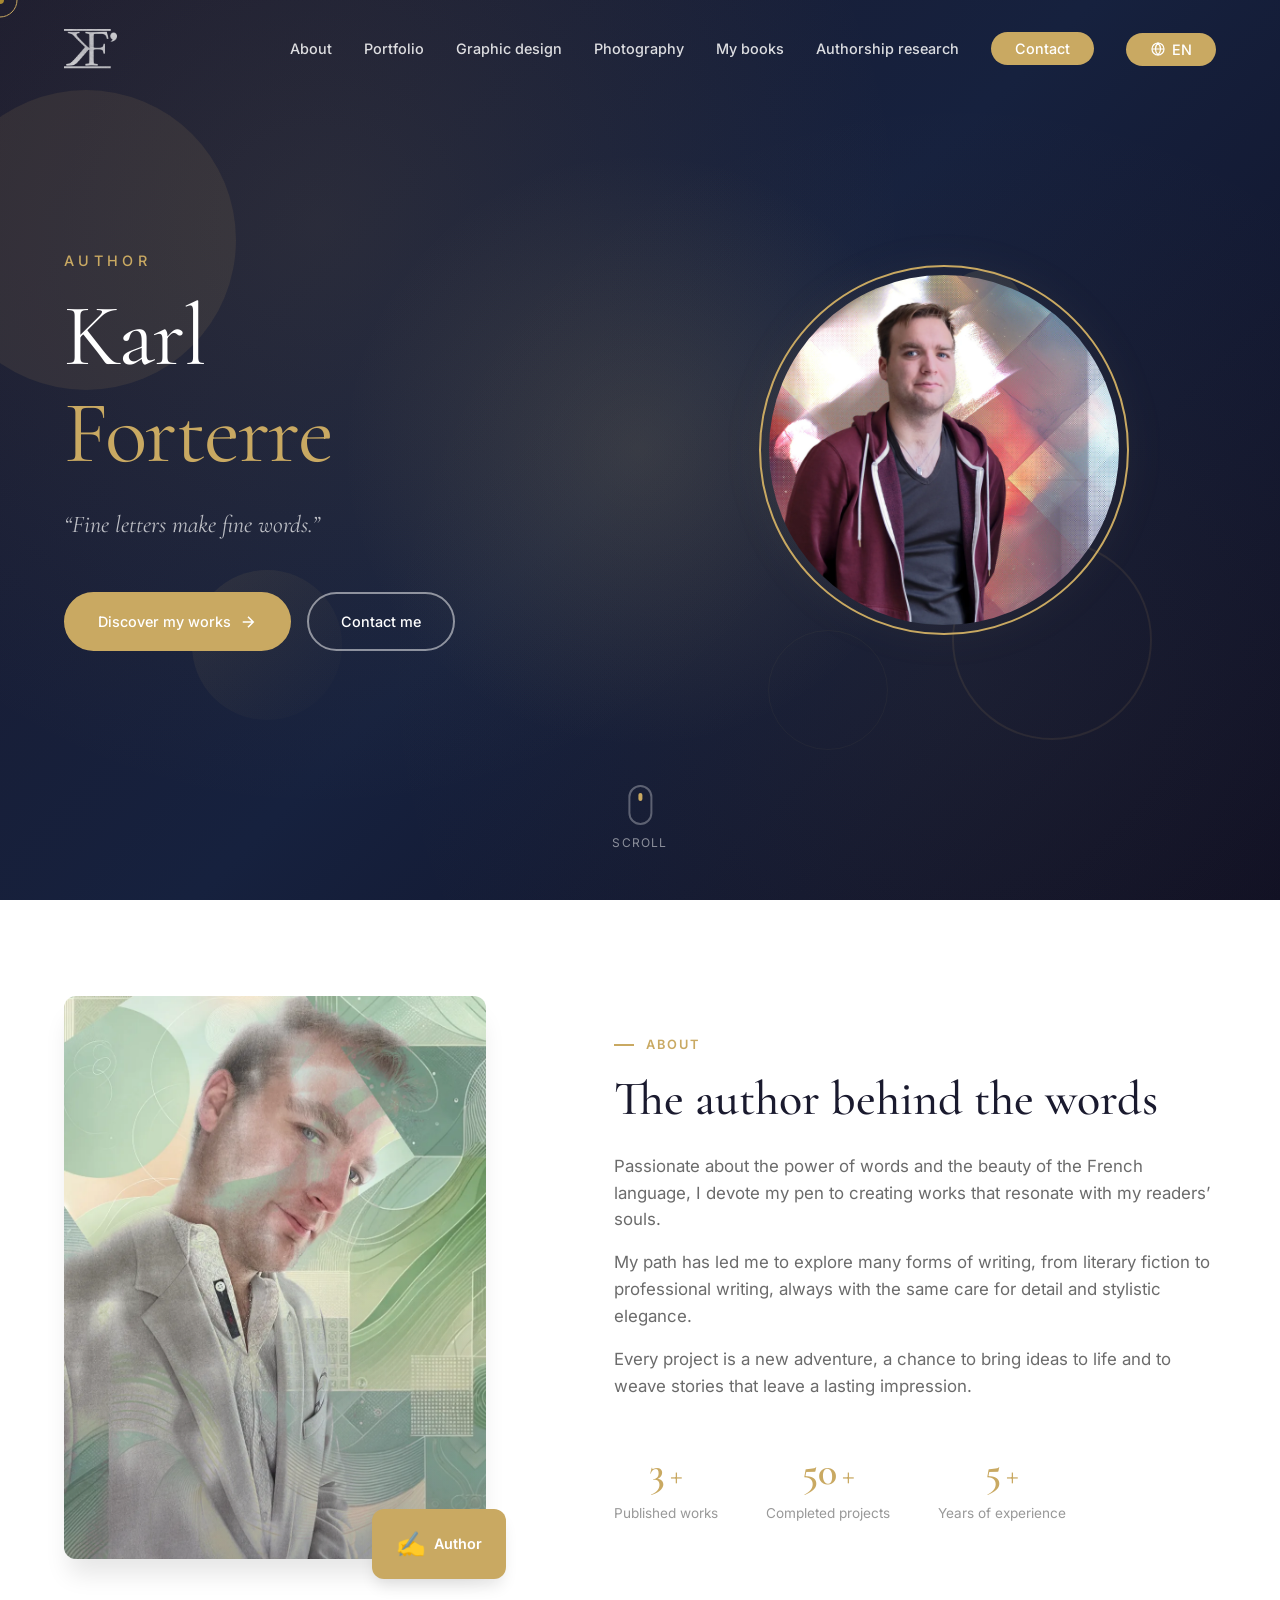
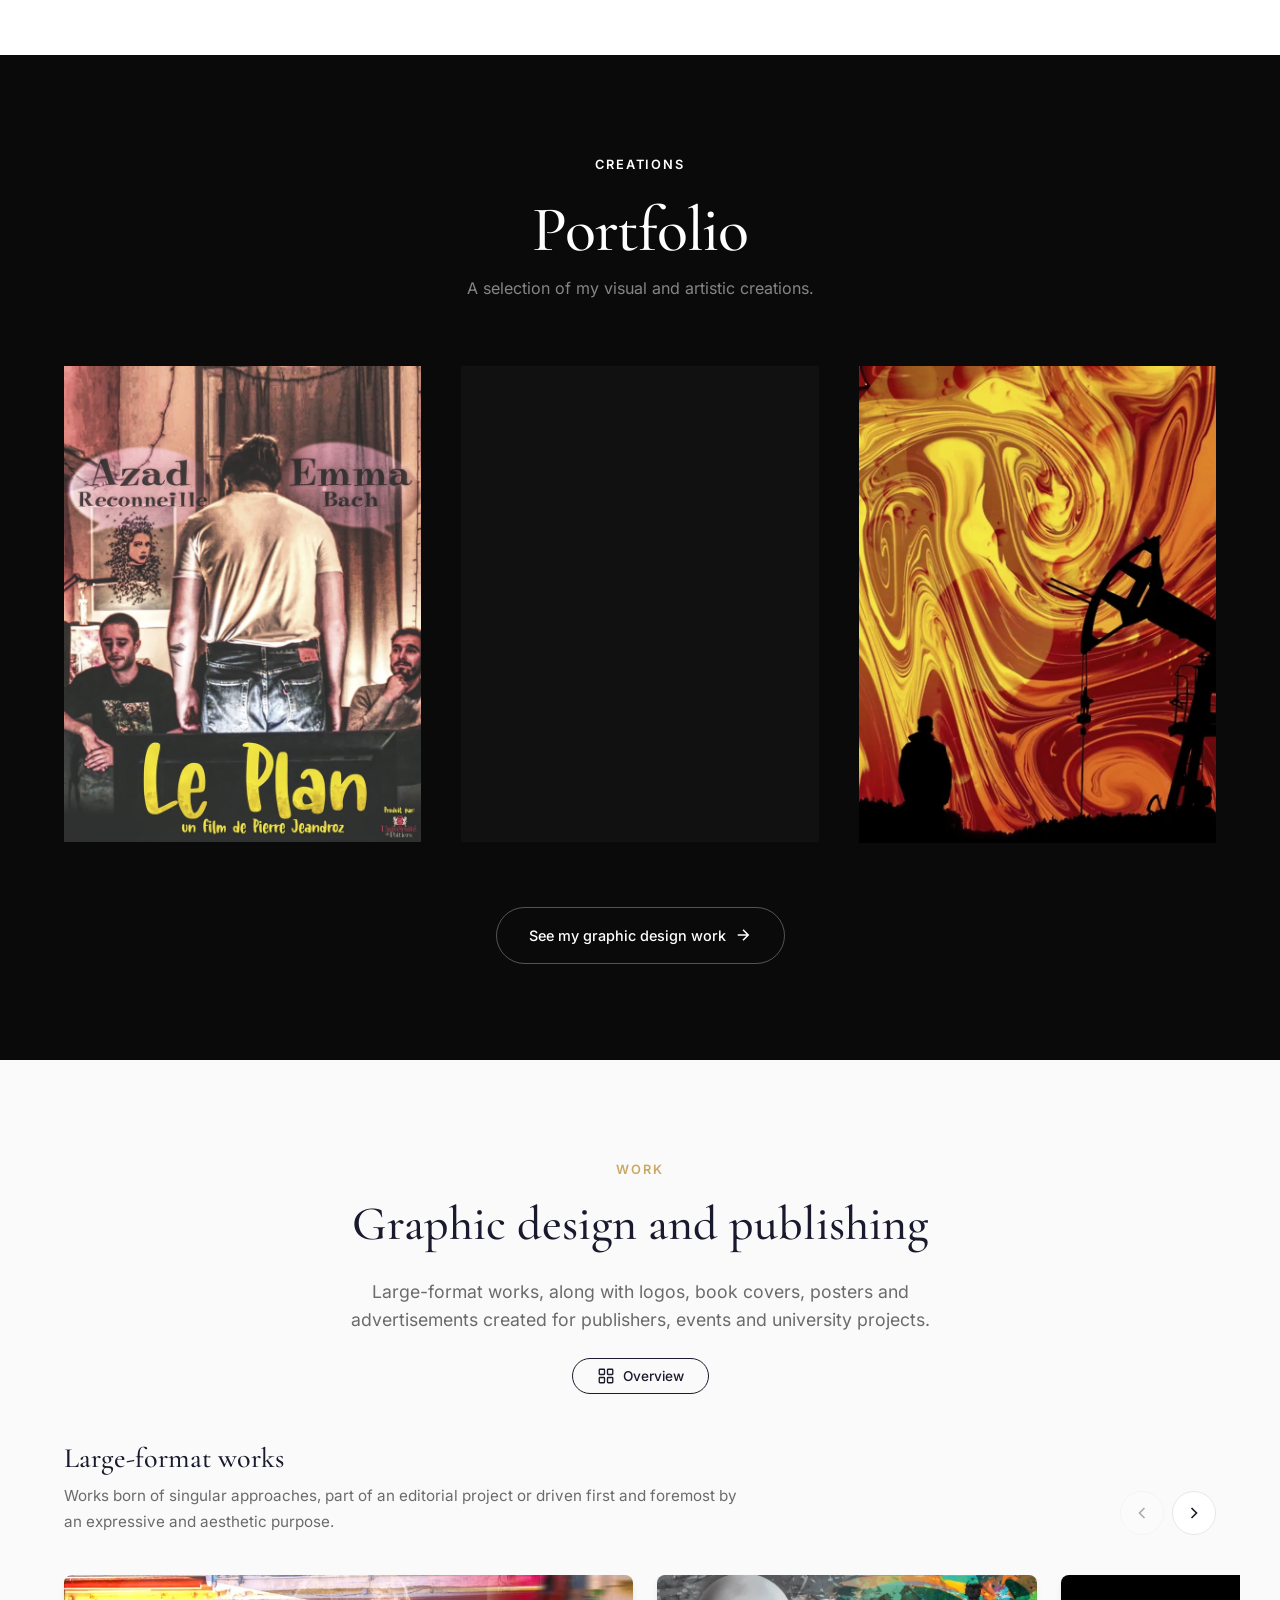
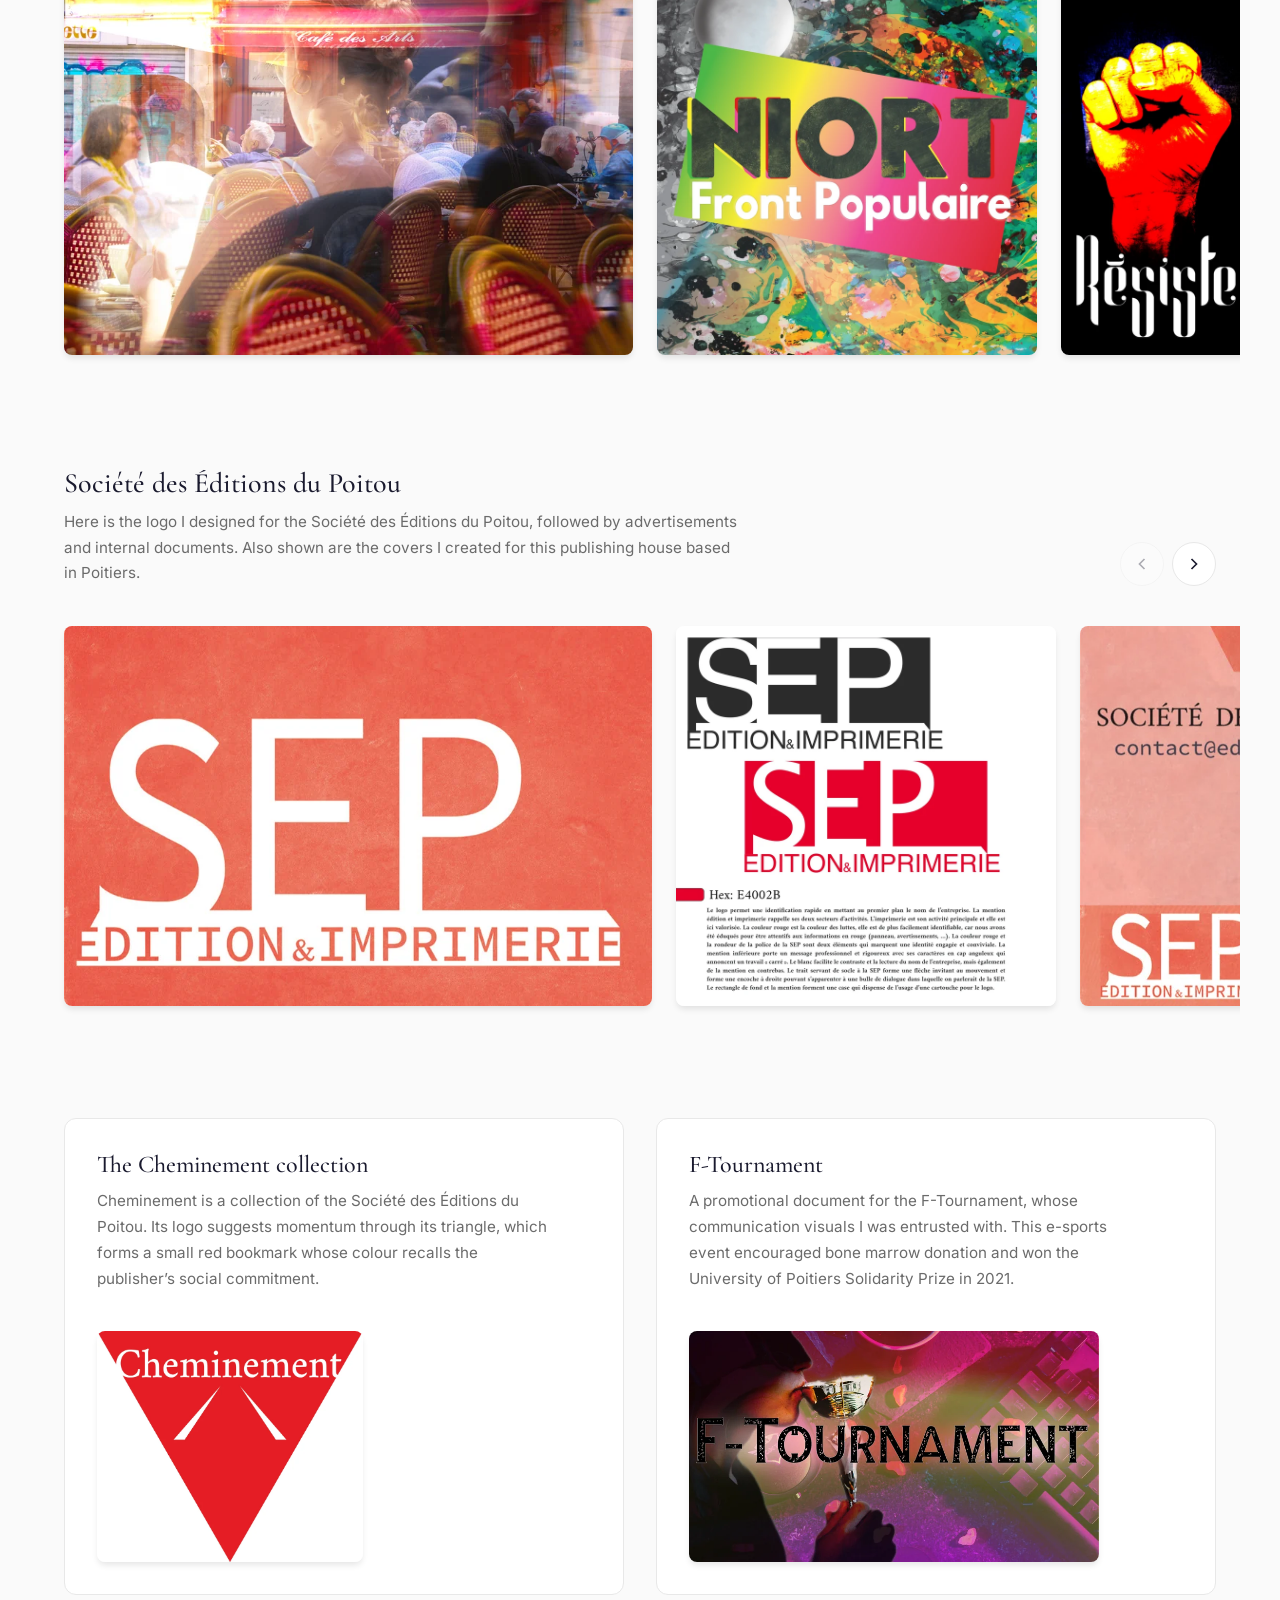
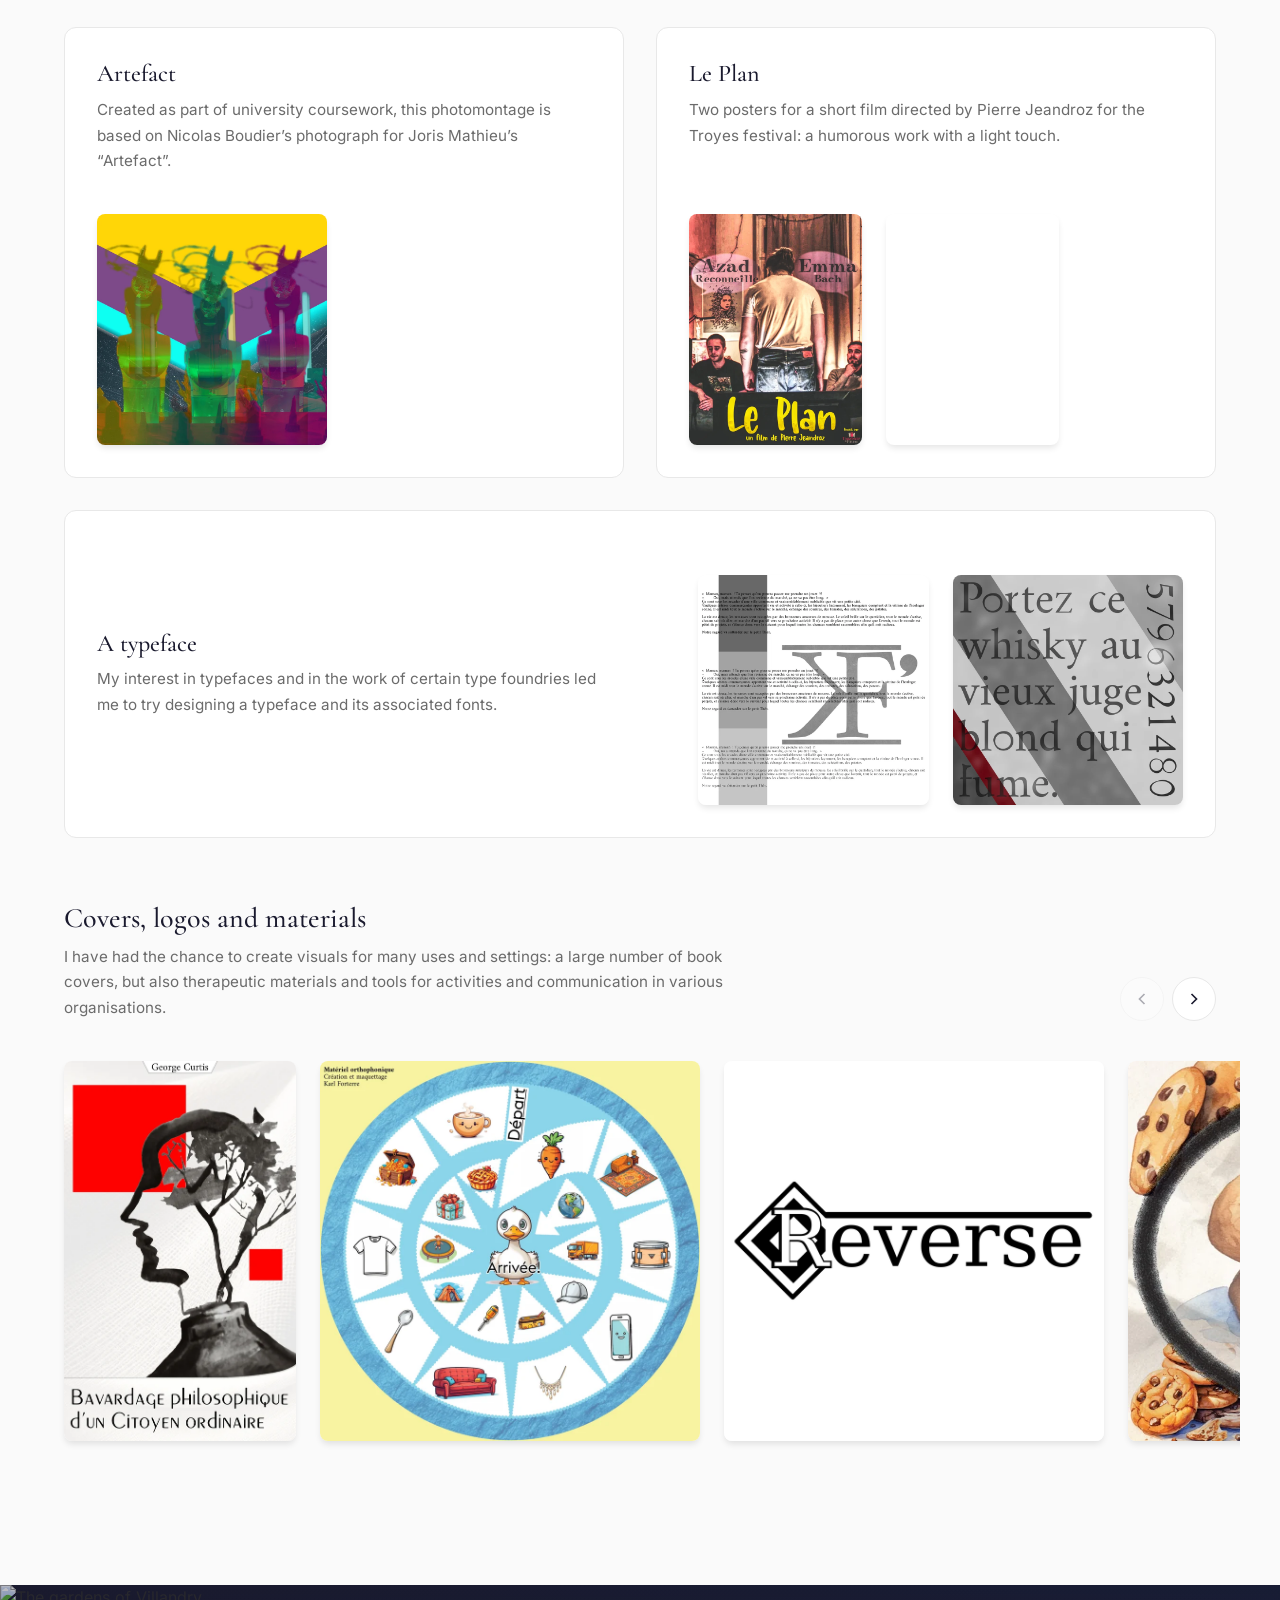
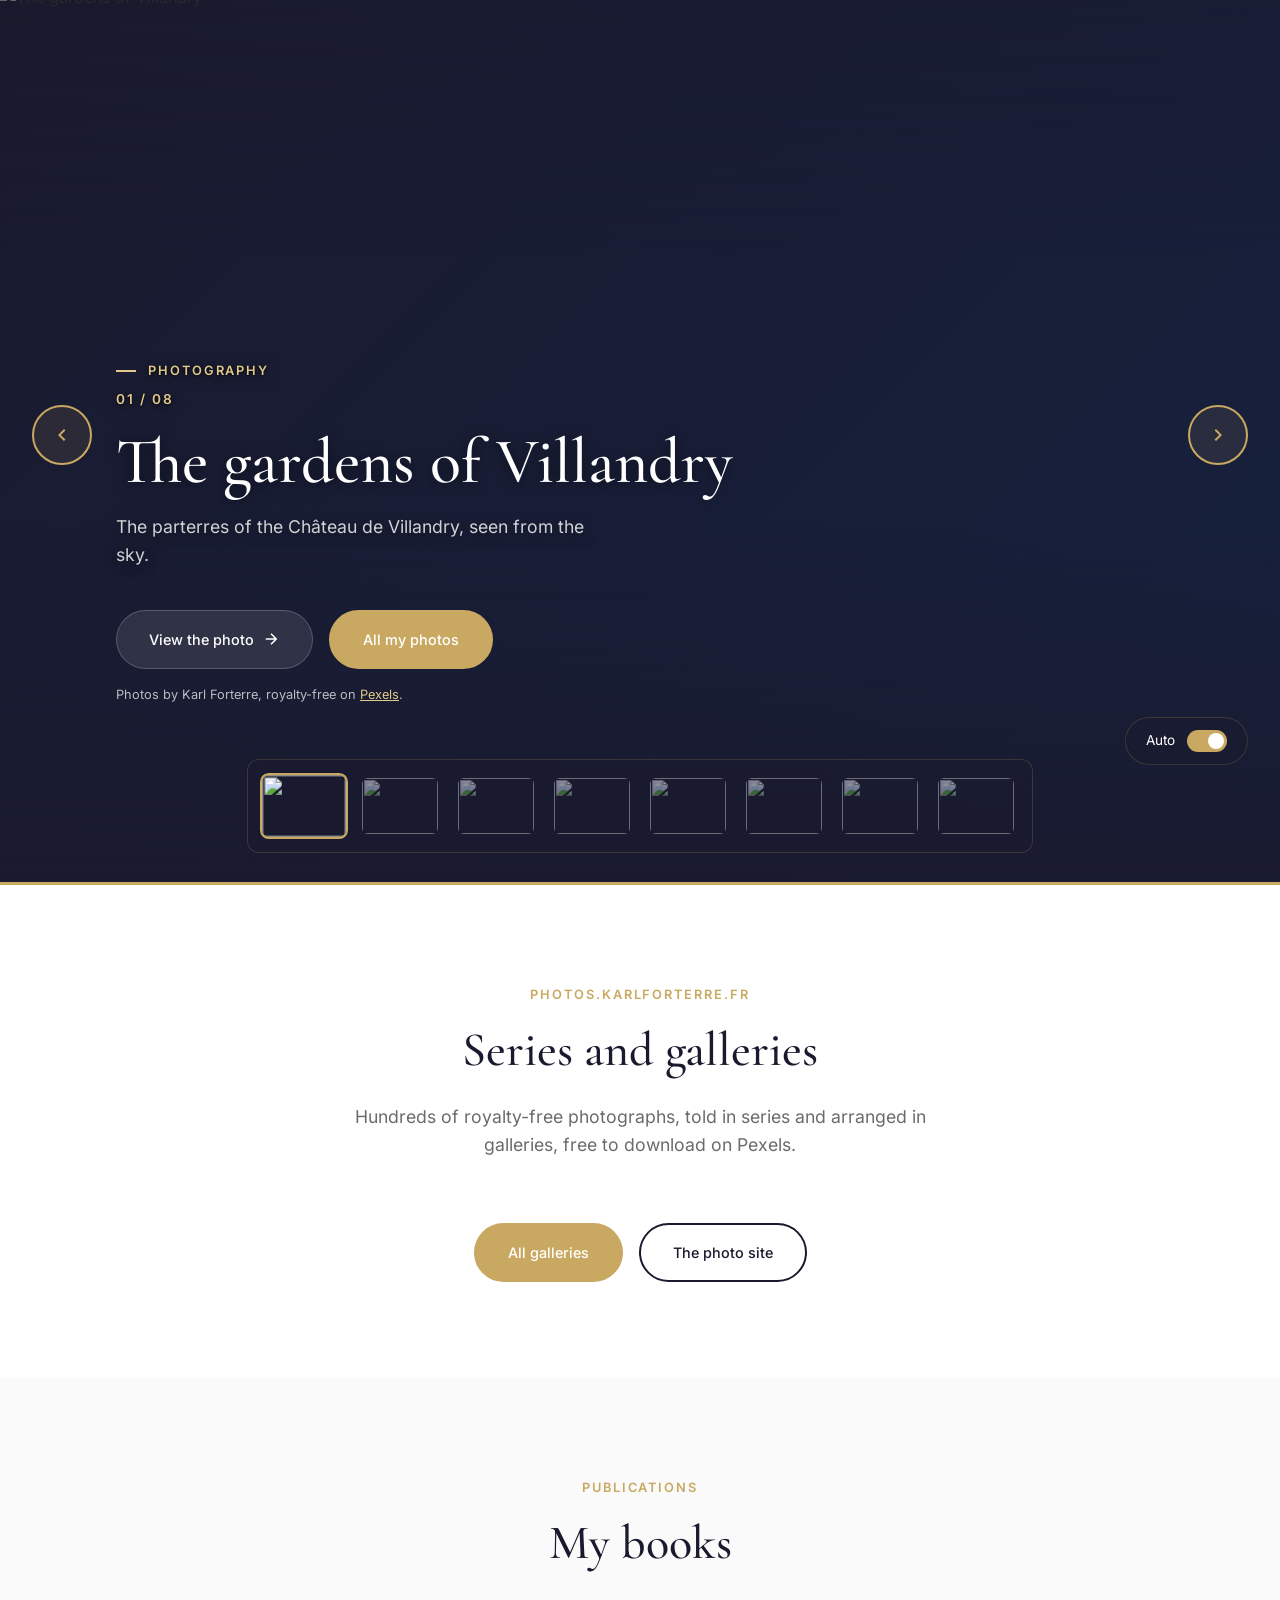
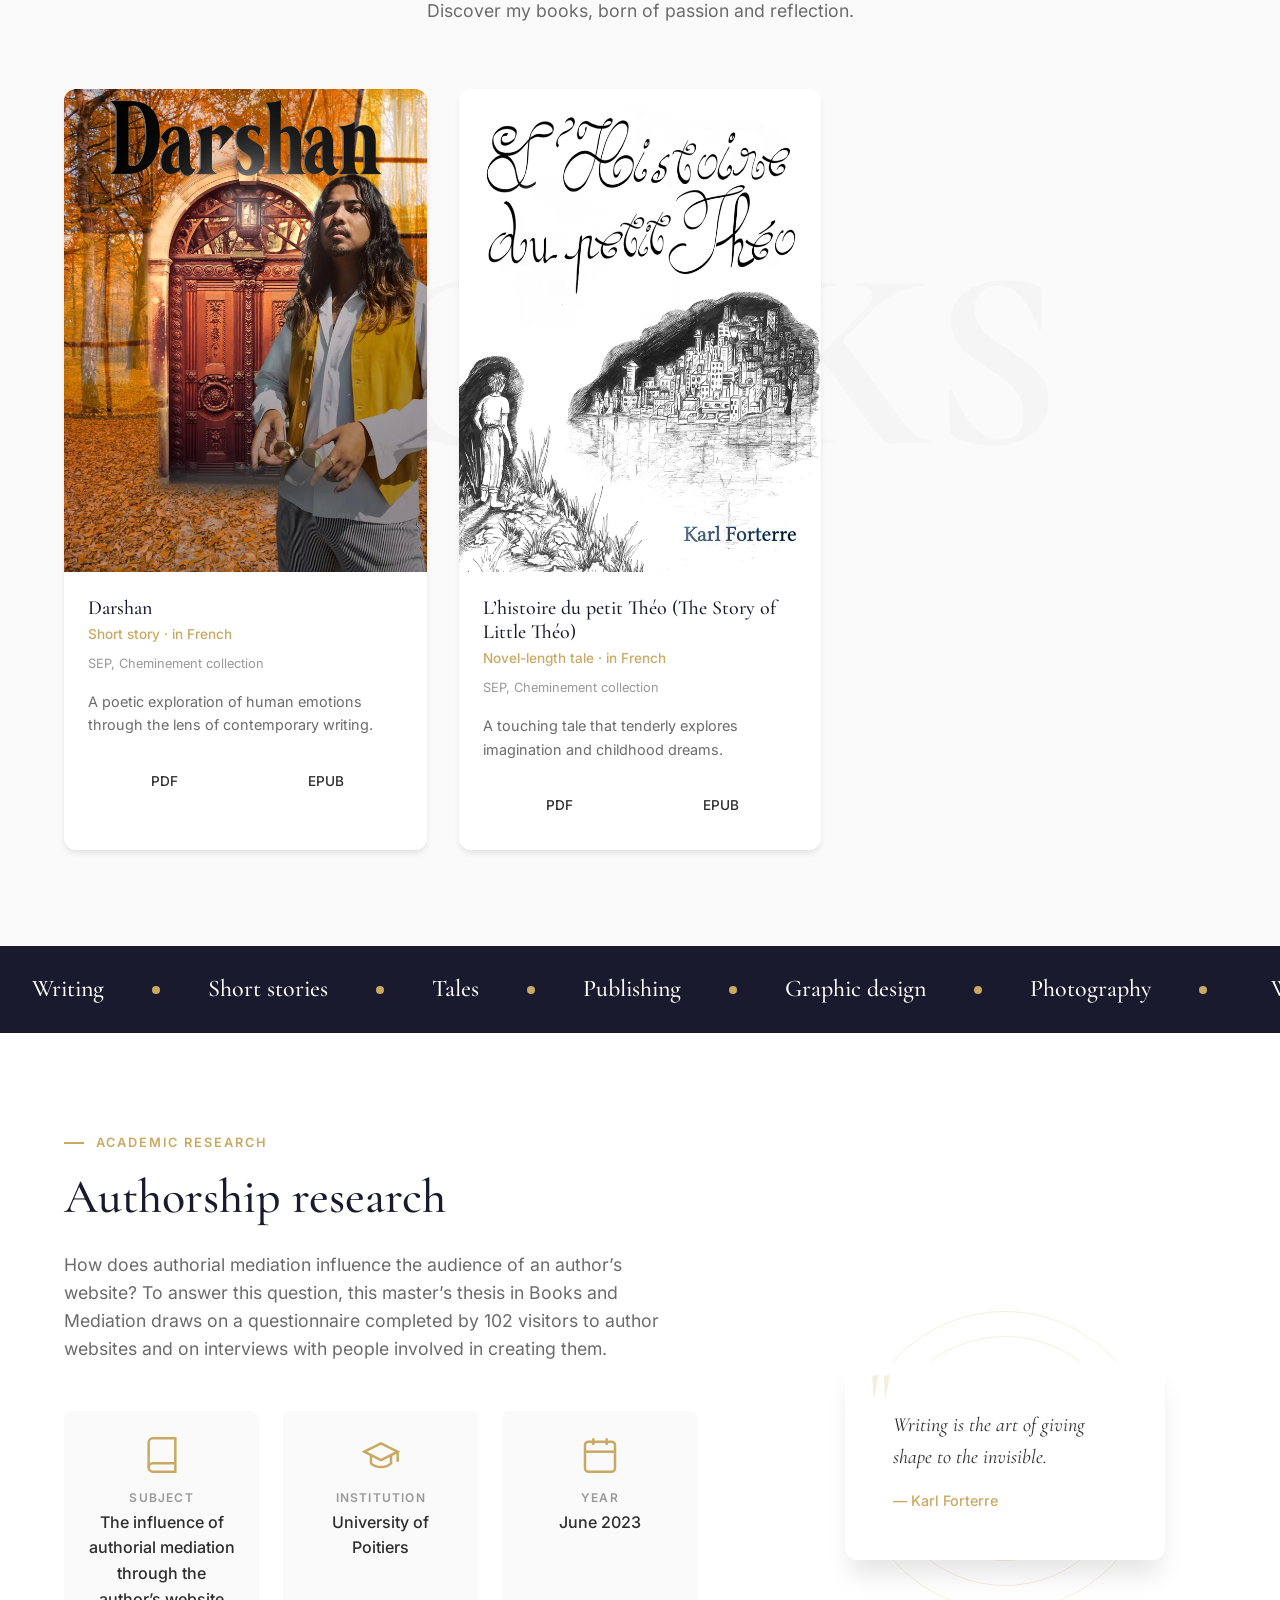
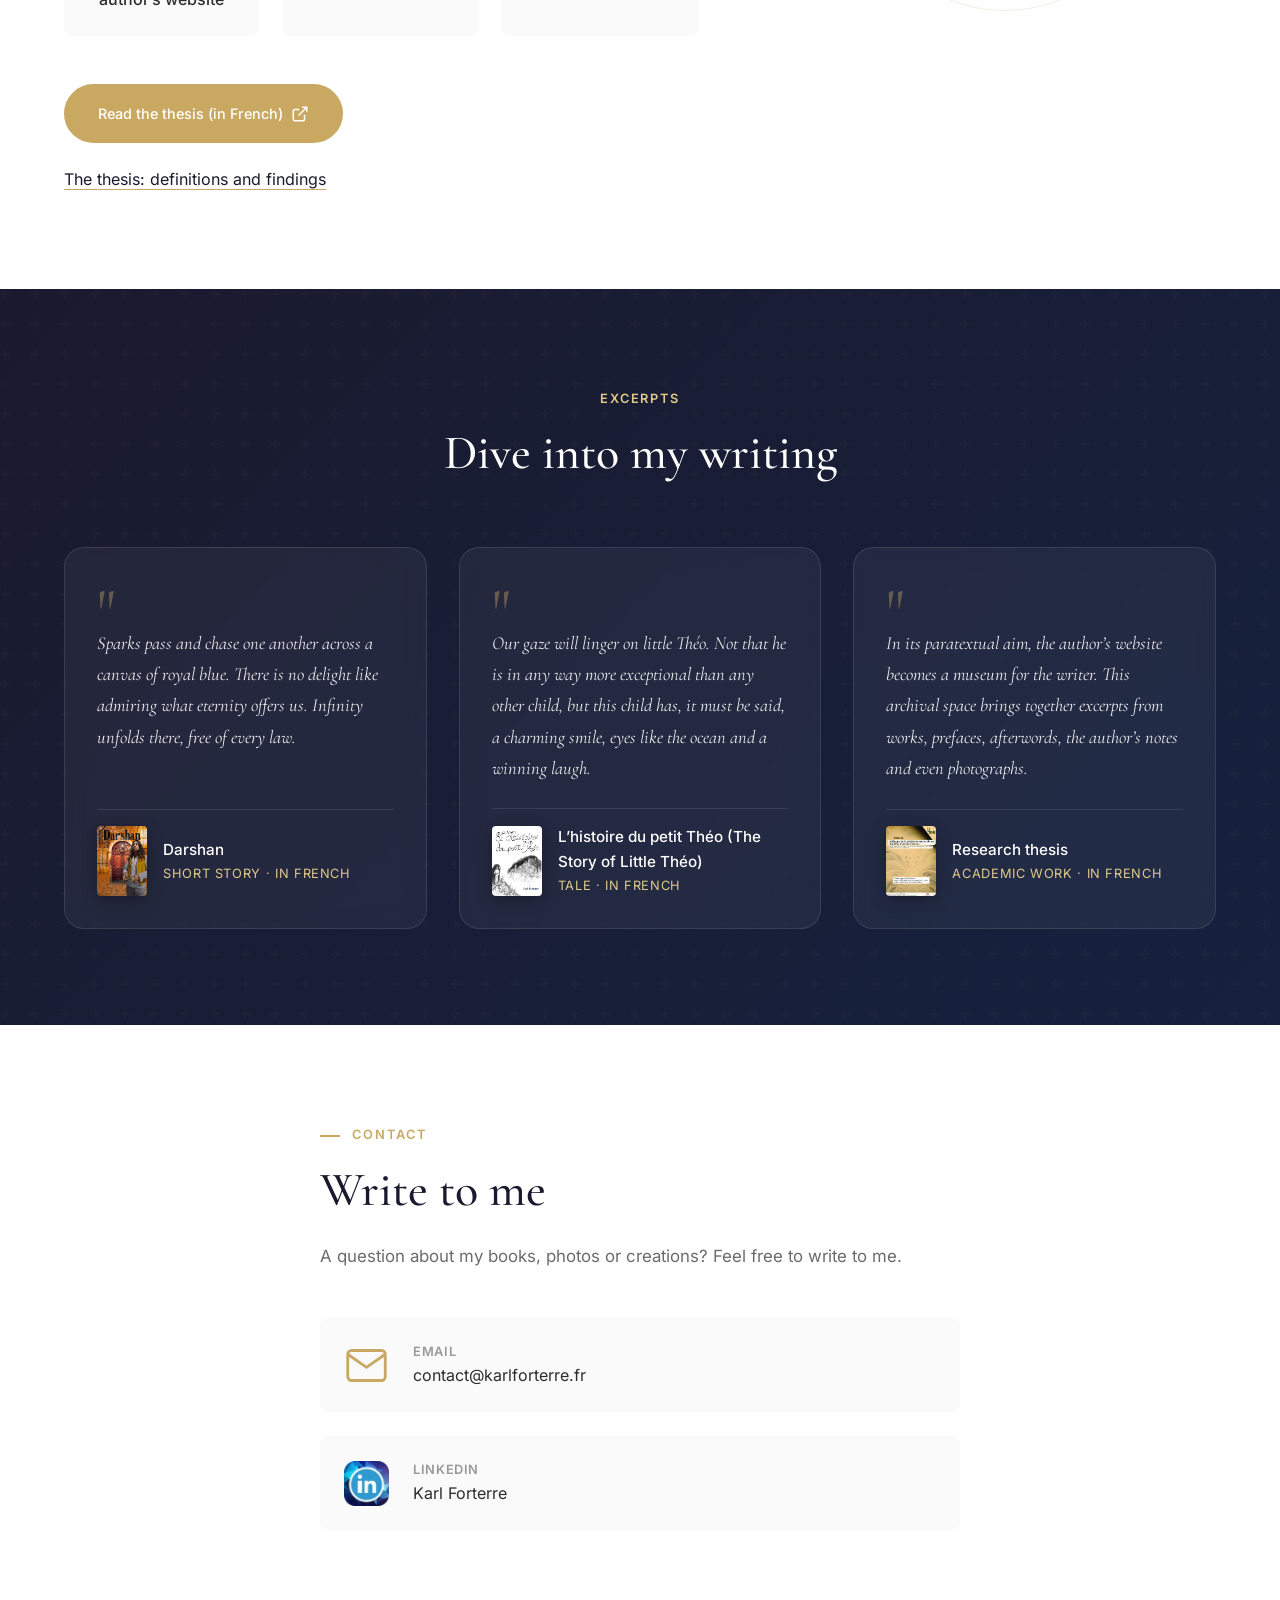
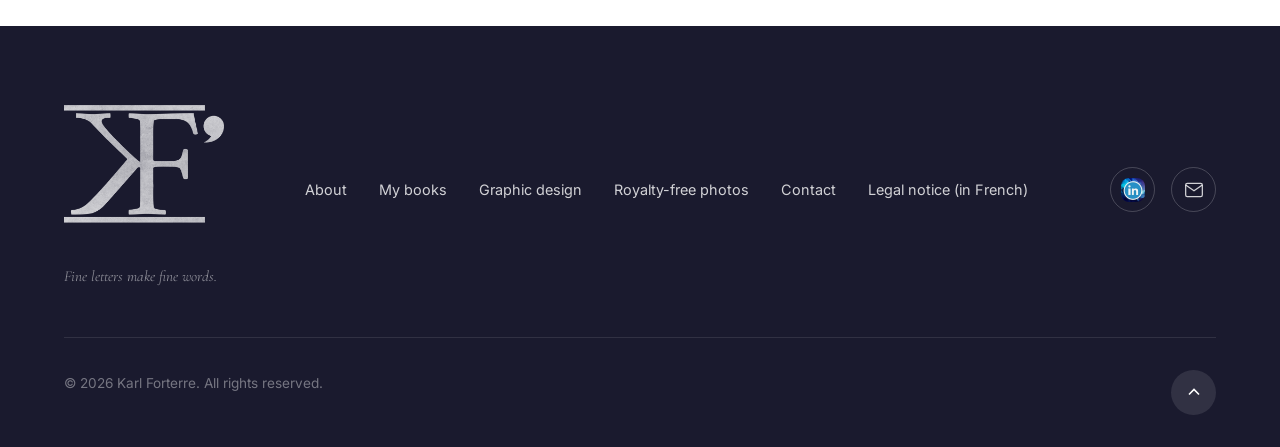
==== en/index.html @ 0cb2921e "RedNote : profil « Soviet Croissant » dans les profils de l'auteur Ajouté aux données structurées (s" ====
<!DOCTYPE html>
<!-- Page écrite par outils/pages-langues.py à partir d'index.html et de js/traductions.js : ne pas la modifier à la main. -->
<html lang="en">
<head>
    <meta charset="UTF-8">
    <meta name="viewport" content="width=device-width, initial-scale=1.0">
    <meta name="description" content="Karl Forterre, author. Fine letters make fine words. Discover my books, my master’s thesis, my graphic design work and my photographs.">
    <meta name="keywords" content="Karl Forterre, auteur, écrivain, livres, Darshan, L'histoire du petit Théo, graphisme, photographie">
    <meta name="author" content="Karl Forterre">

    <title>Karl Forterre | Author</title>
    <link rel="canonical" href="https://karlforterre.fr/en/">
    <!-- Versions du site dans chaque langue (pages /en/ et /zh/ générées par outils/pages-langues.py) -->
    <link rel="alternate" hreflang="fr" href="https://karlforterre.fr/">
    <link rel="alternate" hreflang="en" href="https://karlforterre.fr/en/">
    <link rel="alternate" hreflang="zh-Hans" href="https://karlforterre.fr/zh/">
    <link rel="alternate" hreflang="x-default" href="https://karlforterre.fr/">
    <!-- Présentation du site pour les assistants IA (llmstxt.org) -->
    <link rel="describedby" href="/llms.txt" type="text/markdown">

    <!-- Aperçu lors d'un partage (réseaux sociaux, messageries) -->
    <meta property="og:type" content="website">
    <meta property="og:locale" content="en_US">
    <meta property="og:site_name" content="Karl Forterre">
    <meta property="og:title" content="Karl Forterre | Author">
    <meta property="og:description" content="My books, my master’s thesis, my graphic design work and my photographs.">
    <meta property="og:url" content="https://karlforterre.fr/en/">
    <meta property="og:image" content="https://karlforterre.fr/images/partage.jpg">
    <meta property="og:image:width" content="1200">
    <meta property="og:image:height" content="630">
    <meta name="twitter:card" content="summary_large_image">

    <!-- Données structurées pour les moteurs de recherche : l'auteur, ses livres, son mémoire -->
    <script type="application/ld+json">
    {
        "@context": "https://schema.org",
        "@graph": [
            {
                "@type": "Person",
                "@id": "https://karlforterre.fr/#auteur",
                "name": "Karl Forterre",
                "url": "https://karlforterre.fr/",
                "image": "https://karlforterre.fr/images/auteur/portrait.webp",
                "jobTitle": "Author",
                "alumniOf": {
                    "@type": "CollegeOrUniversity",
                    "name": "Université de Poitiers"
                },
                "description": "Auteur de deux livres parus en 2023, Darshan et L'histoire du petit Théo, photographe et graphiste, Karl Forterre a consacré son mémoire de master à la médiation auctoriale des sites d'auteurs.",
                "knowsAbout": ["écriture", "édition", "graphisme", "photographie", "médiation auctoriale", "site d'auteur"],
                "sameAs": [
                    "https://photos.karlforterre.fr/",
                    "https://www.pexels.com/@karl-forterre-28489473",
                    "https://www.linkedin.com/in/karl-forterre-720b61220/",
                    "https://mastodon.social/@KarlForterre",
                    "https://bsky.app/profile/karlforterre.bsky.social",
                    "https://www.xiaohongshu.com/user/profile/678629da000000000801aa88"
                ]
            },
            {
                "@type": "WebSite",
                "@id": "https://karlforterre.fr/#site",
                "url": "https://karlforterre.fr/",
                "name": "Karl Forterre",
                "inLanguage": "en",
                "author": {
                    "@id": "https://karlforterre.fr/#auteur"
                }
            },
            {
                "@type": "Book",
                "name": "Darshan",
                "genre": "nouvelle",
                "author": {
                    "@id": "https://karlforterre.fr/#auteur"
                },
                "datePublished": "2023",
                "inLanguage": "fr-FR",
                "publisher": {
                    "@type": "Organization",
                    "name": "Société des Éditions du Poitou"
                },
                "workExample": [
                    {
                        "@type": "Book",
                        "bookFormat": "https://schema.org/Paperback",
                        "isbn": "9782958887339"
                    },
                    {
                        "@type": "Book",
                        "bookFormat": "https://schema.org/EBook",
                        "isbn": "9782958887346",
                        "url": "https://karlforterre.fr/livres/darshan.epub"
                    }
                ],
                "image": "https://karlforterre.fr/livres/couverture-darshan.webp",
                "url": "https://karlforterre.fr/#books"
            },
            {
                "@type": "Book",
                "name": "L'histoire du petit Théo",
                "genre": "conte",
                "author": {
                    "@id": "https://karlforterre.fr/#auteur"
                },
                "datePublished": "2023",
                "inLanguage": "fr-FR",
                "publisher": {
                    "@type": "Organization",
                    "name": "Société des Éditions du Poitou"
                },
                "workExample": {
                    "@type": "Book",
                    "bookFormat": "https://schema.org/Paperback",
                    "isbn": "9782958887322"
                },
                "image": "https://karlforterre.fr/livres/couverture-petit-theo.webp",
                "url": "https://karlforterre.fr/#books"
            },
            {
                "@type": "Thesis",
                "@id": "https://karlforterre.fr/memoire/#memoire",
                "name": "L'influence de la médiation auctoriale du site d'auteur",
                "author": {
                    "@id": "https://karlforterre.fr/#auteur"
                },
                "datePublished": "2023-06",
                "inLanguage": "fr-FR",
                "inSupportOf": "Master 2 Livres et médiations",
                "sourceOrganization": {
                    "@type": "CollegeOrUniversity",
                    "name": "Université de Poitiers"
                },
                "about": { "@id": "https://karlforterre.fr/memoire/#mediation-auctoriale" },
                "url": "https://karlforterre.fr/memoire/"
            }
        ]
    }
    </script>

    <!-- Polices : hébergées avec le site (dossier fonts/), déclarées en tête de styles.css -->
    <link rel="preload" href="/fonts/cormorant-garamond-latin-400-normal.woff2" as="font" type="font/woff2" crossorigin>
    <link rel="preload" href="/fonts/inter-latin-400-normal.woff2" as="font" type="font/woff2" crossorigin>

    <!-- Styles -->
    <link rel="stylesheet" href="/styles.css">

    <!-- Favicon -->
    <link rel="icon" type="image/svg+xml" href="/favicon.svg">
    <link rel="apple-touch-icon" href="/apple-touch-icon.png">
</head>
<body>
    <!-- Custom Cursor -->
    <div class="cursor" id="cursor"></div>
    <div class="cursor-follower" id="cursor-follower"></div>

    <!-- Loading Screen -->
    <div class="loader" id="loader">
        <div class="loader-content">
            <img src="/images/logo-kf.webp" alt="KF’" class="loader-logo-img">
            <div class="loader-bar">
                <div class="loader-progress"></div>
            </div>
            <div class="loader-text">Loading…</div>
        </div>
    </div>

    <!-- Floating Particles Background -->
    <div class="particles" id="particles"></div>

    <!-- Navigation -->
    <nav class="navbar" id="navbar">
        <div class="nav-container">
            <a href="#hero" class="nav-logo">
                <img src="/images/logo-kf.webp" alt="KF’, back to top" class="logo-img">
            </a>

            <button class="nav-toggle" id="nav-toggle" aria-label="Menu">
                <span class="hamburger"></span>
            </button>

            <ul class="nav-menu" id="nav-menu">
                <li class="nav-item">
                    <a href="#about" class="nav-link" data-text="About">About</a>
                </li>
                <li class="nav-item">
                    <a href="#portfolio" class="nav-link" data-text="Portfolio">Portfolio</a>
                </li>
                <li class="nav-item">
                    <a href="#graphisme" class="nav-link" data-text="Graphic design">Graphic design</a>
                </li>
                <li class="nav-item">
                    <a href="#photography" class="nav-link" data-text="Photography">Photography</a>
                </li>
                <li class="nav-item">
                    <a href="#books" class="nav-link" data-text="My books">My books</a>
                </li>
                <li class="nav-item">
                    <a href="#memoir" class="nav-link" data-text="Authorship research">Authorship research</a>
                </li>
                <li class="nav-item">
                    <a href="#contact" class="nav-link nav-link-cta magnetic-btn">Contact</a>
                </li>
                <li class="nav-item nav-langues">
                    <button type="button" class="nav-link-cta nav-langue" id="nav-langue" aria-haspopup="true" aria-expanded="false" aria-label="Change language">
                        <svg viewBox="0 0 24 24" fill="none" stroke="currentColor" stroke-width="1.8" aria-hidden="true"><circle cx="12" cy="12" r="9"/><path d="M3 12h18M12 3c2.5 2.6 3.8 5.6 3.8 9s-1.3 6.4-3.8 9c-2.5-2.6-3.8-5.6-3.8-9S9.5 5.6 12 3z"/></svg>
                        <span class="nav-langue-code" data-sans-traduction>EN</span>
                    </button>
                    <ul class="menu-langues" id="menu-langues" hidden data-sans-traduction>
                        <li><a href="/" data-langue="fr" hreflang="fr" lang="fr">Français</a></li>
                        <li><a href="/en/" data-langue="en" hreflang="en" lang="en">English</a></li>
                        <li><a href="/zh/" data-langue="zh" hreflang="zh-Hans" lang="zh-Hans">中文</a></li>
                    </ul>
                </li>
            </ul>
        </div>
    </nav>

    <!-- Dynamic Header Container -->
    <div id="header-container">
        <!-- Header chargé dynamiquement par header-loader.js -->
        <!-- Fallback pour JS désactivé ou erreur de chargement -->
        <noscript>
            <section class="hero" id="hero">
                <div class="hero-background">
                    <div class="hero-gradient"></div>
                    <div class="hero-pattern"></div>
                    <div class="hero-glow"></div>
                </div>
                <div class="floating-shapes">
                    <div class="shape shape-1"></div>
                    <div class="shape shape-2"></div>
                    <div class="shape shape-3"></div>
                    <div class="shape shape-4"></div>
                    <div class="shape shape-5"></div>
                </div>
                <div class="hero-content">
                    <div class="hero-text">
                        <p class="hero-subtitle">Author</p>
                        <h1 class="hero-title">
                            <span class="title-line">Karl</span>
                            <span class="title-line">Forterre</span>
                        </h1>
                        <p class="hero-tagline">“Fine letters make fine words.”</p>
                        <div class="hero-cta">
                            <a href="#books" class="btn btn-primary">
                                <span class="btn-text">Discover my works</span>
                            </a>
                            <a href="#contact" class="btn btn-secondary">
                                <span class="btn-text">Contact me</span>
                            </a>
                        </div>
                    </div>
                    <div class="hero-image">
                        <div class="image-wrapper">
                            <img src="/images/auteur/photo-auteur.webp" alt="Karl Forterre" class="profile-img">
                        </div>
                    </div>
                </div>
            </section>
        </noscript>
    </div>

    <!-- About Section -->
    <section class="section about" id="about">
        <div class="container">
            <div class="about-grid">
                <div class="about-image reveal-element" data-delay="0">
                    <div class="image-frame tilt-element">
                        <div class="frame-border"></div>
                        <img src="/images/auteur/portrait.webp" alt="Portrait of Karl Forterre" class="author-photo">
                        <div class="image-overlay"></div>
                    </div>
                    <div class="floating-badge">
                        <span class="badge-icon">✍️</span>
                        <span class="badge-text">Author</span>
                    </div>
                </div>
                <div class="about-content">
                    <span class="section-label reveal-element" data-delay="0.1">About</span>
                    <h2 class="section-title split-text reveal-element" data-delay="0.2">The author behind the words</h2>
                    <div class="about-text reveal-element" data-delay="0.3">
                        <p>Passionate about the power of words and the beauty of the French language, I devote my pen to creating works that resonate with my readers’ souls.</p>
                        <p>My path has led me to explore many forms of writing, from literary fiction to professional writing, always with the same care for detail and stylistic elegance.</p>
                        <p>Every project is a new adventure, a chance to bring ideas to life and to weave stories that leave a lasting impression.</p>
                    </div>
                    <div class="about-stats reveal-element" data-delay="0.4">
                        <div class="stat" data-count="3">
                            <span class="stat-number counter">0</span>
                            <span class="stat-plus">+</span>
                            <span class="stat-label">Published works</span>
                        </div>
                        <div class="stat" data-count="50">
                            <span class="stat-number counter">0</span>
                            <span class="stat-plus">+</span>
                            <span class="stat-label">Completed projects</span>
                        </div>
                        <div class="stat" data-count="5">
                            <span class="stat-number counter">0</span>
                            <span class="stat-plus">+</span>
                            <span class="stat-label">Years of experience</span>
                        </div>
                    </div>
                </div>
            </div>
        </div>
    </section>

    <!-- Portfolio Section -->
    <section class="section portfolio" id="portfolio">
        <div class="portfolio-bg-image" style="background-image: url(&#x27;/images/fond-auteur.webp&#x27;);"></div>
        <div class="container">
            <div class="section-header">
                <span class="section-label reveal-element">Creations</span>
                <h2 class="section-title reveal-element">Portfolio</h2>
                <p class="section-description reveal-element">A selection of my visual and artistic creations.</p>
            </div>

            <!-- Elegant 3-item Grid -->
            <div class="portfolio-showcase reveal-element" id="portfolio-showcase">
                <!-- Items loaded dynamically by JavaScript -->
            </div>

            <div class="portfolio-cta reveal-element">
                <a href="#graphisme" class="btn btn-primary magnetic-btn">
                    <span class="btn-text">See my graphic design work</span>
                    <span class="btn-icon">
                        <svg viewBox="0 0 24 24" fill="none" stroke="currentColor" stroke-width="2">
                            <path d="M5 12h14M12 5l7 7-7 7"/>
                        </svg>
                    </span>
                </a>
            </div>
        </div>
    </section>

    <!-- Portfolio Lightbox -->
    <div class="lightbox" id="lightbox">
        <button class="lightbox-close" aria-label="Close">
            <svg viewBox="0 0 24 24" fill="none" stroke="currentColor" stroke-width="2">
                <line x1="18" y1="6" x2="6" y2="18"/>
                <line x1="6" y1="6" x2="18" y2="18"/>
            </svg>
        </button>
        <button class="lightbox-nav lightbox-prev" aria-label="Previous">
            <svg viewBox="0 0 24 24" fill="none" stroke="currentColor" stroke-width="2">
                <polyline points="15 18 9 12 15 6"/>
            </svg>
        </button>
        <button class="lightbox-nav lightbox-next" aria-label="Next">
            <svg viewBox="0 0 24 24" fill="none" stroke="currentColor" stroke-width="2">
                <polyline points="9 18 15 12 9 6"/>
            </svg>
        </button>
        <div class="lightbox-content">
            <img src="" alt="" class="lightbox-image">
            <div class="lightbox-info">
                <h3 class="lightbox-title"></h3>
                <p class="lightbox-desc"></p>
            </div>
        </div>
    </div>

    <!-- Graphisme : réalisations reprises de l'ancien site Adobe Portfolio.
         Chaque projet : un titre, un texte et un rail de cartes qui défile ; un bouton en-tête
         passe à la vue d'ensemble. Pour une œuvre de plus : copier un bouton graphisme-carte. -->
    <section class="section graphisme" id="graphisme">
        <div class="container">
            <div class="section-header">
                <span class="section-label reveal-element">Work</span>
                <h2 class="section-title reveal-element">Graphic design and publishing</h2>
                <p class="section-description reveal-element">Large-format works, along with logos, book covers, posters and advertisements created for publishers, events and university projects.</p>
                <button type="button" class="graphisme-bascule reveal-element" id="graphisme-bascule" aria-pressed="false">
                    <svg viewBox="0 0 24 24" fill="none" stroke="currentColor" stroke-width="1.8" aria-hidden="true"><rect x="3" y="3" width="7" height="7" rx="1"/><rect x="14" y="3" width="7" height="7" rx="1"/><rect x="3" y="14" width="7" height="7" rx="1"/><rect x="14" y="14" width="7" height="7" rx="1"/></svg>
                    <span>Overview</span>
                </button>
            </div>

            <div class="graphisme-projets">
            <article class="graphisme-projet reveal-element">
                <div class="graphisme-entete">
                    <div class="graphisme-texte">
                        <h3 class="graphisme-titre">Large-format works</h3>
                        <p>Works born of singular approaches, part of an editorial project or driven first and foremost by an expressive and aesthetic purpose.</p>
                    </div>
                    <div class="graphisme-fleches">
                        <button type="button" class="graphisme-fleche" data-sens="-1" aria-label="Previous works"><svg viewBox="0 0 24 24" fill="none" stroke="currentColor" stroke-width="2"><polyline points="15 18 9 12 15 6"/></svg></button>
                        <button type="button" class="graphisme-fleche" data-sens="1" aria-label="Next works"><svg viewBox="0 0 24 24" fill="none" stroke="currentColor" stroke-width="2"><polyline points="9 18 15 12 9 6"/></svg></button>
                    </div>
                </div>
                <div class="graphisme-rail">
                        <button type="button" class="graphisme-carte" data-grand="/images/graphisme/juin-41.webp" data-titre="Juin 41">
                            <img src="/images/graphisme/juin-41-vignette.webp" srcset="/images/graphisme/juin-41-moyenne.webp 2x" alt="Juin 41" loading="lazy" decoding="async" width="800" height="534">
                            <span class="graphisme-legende">Juin 41</span>
                        </button>
                        <button type="button" class="graphisme-carte" data-grand="/images/graphisme/niort-front-populaire.webp" data-titre="Niort, Popular Front">
                            <img src="/images/graphisme/niort-front-populaire-vignette.webp" srcset="/images/graphisme/niort-front-populaire-moyenne.webp 2x" alt="Niort, Popular Front" loading="lazy" decoding="async" width="800" height="800">
                            <span class="graphisme-legende">Niort, Popular Front</span>
                        </button>
                        <button type="button" class="graphisme-carte" data-grand="/images/graphisme/revolution-83.webp" data-titre="Revolution">
                            <img src="/images/graphisme/revolution-83-vignette.webp" srcset="/images/graphisme/revolution-83-moyenne.webp 2x" alt="Revolution" loading="lazy" decoding="async" width="400" height="800">
                            <span class="graphisme-legende">Revolution</span>
                        </button>
                        <button type="button" class="graphisme-carte" data-grand="/images/graphisme/petrole-et-reves-83.webp" data-titre="Oil and Dreams">
                            <img src="/images/graphisme/petrole-et-reves-83-vignette.webp" srcset="/images/graphisme/petrole-et-reves-83-moyenne.webp 2x" alt="Oil and Dreams" loading="lazy" decoding="async" width="800" height="400">
                            <span class="graphisme-legende">Oil and Dreams</span>
                        </button>
                        <button type="button" class="graphisme-carte" data-grand="/images/graphisme/sphere-65.webp" data-titre="Sphere">
                            <img src="/images/graphisme/sphere-65-vignette.webp" srcset="/images/graphisme/sphere-65-moyenne.webp 2x" alt="Sphere" loading="lazy" decoding="async" width="800" height="800">
                            <span class="graphisme-legende">Sphere</span>
                        </button>
                        <button type="button" class="graphisme-carte" data-grand="/images/graphisme/garnier.webp" data-titre="Garnier">
                            <img src="/images/graphisme/garnier-vignette.webp" srcset="/images/graphisme/garnier-moyenne.webp 2x" alt="Garnier" loading="lazy" decoding="async" width="533" height="800">
                            <span class="graphisme-legende">Garnier</span>
                        </button>
                        <button type="button" class="graphisme-carte" data-grand="/images/graphisme/montre-a-gousset.webp" data-titre="Pocket watch">
                            <img src="/images/graphisme/montre-a-gousset-vignette.webp" srcset="/images/graphisme/montre-a-gousset-moyenne.webp 2x" alt="Pocket watch" loading="lazy" decoding="async" width="800" height="800">
                            <span class="graphisme-legende">Pocket watch</span>
                        </button>
                        <button type="button" class="graphisme-carte" data-grand="/images/graphisme/cercles.webp" data-titre="Circles">
                            <img src="/images/graphisme/cercles-vignette.webp" srcset="/images/graphisme/cercles-moyenne.webp 2x" alt="Circles" loading="lazy" decoding="async" width="800" height="800">
                            <span class="graphisme-legende">Circles</span>
                        </button>
                        <button type="button" class="graphisme-carte" data-grand="/images/graphisme/collage.webp" data-titre="Collage">
                            <img src="/images/graphisme/collage-vignette.webp" srcset="/images/graphisme/collage-moyenne.webp 2x" alt="Collage" loading="lazy" decoding="async" width="800" height="800">
                            <span class="graphisme-legende">Collage</span>
                        </button>
                        <button type="button" class="graphisme-carte" data-grand="/images/graphisme/montre-marbre.webp" data-titre="Watch on blue marble">
                            <img src="/images/graphisme/montre-marbre-vignette.webp" srcset="/images/graphisme/montre-marbre-moyenne.webp 2x" alt="Watch on blue marble" loading="lazy" decoding="async" width="800" height="586">
                            <span class="graphisme-legende">Watch on blue marble</span>
                        </button>
                        <button type="button" class="graphisme-carte" data-grand="/images/graphisme/gouttelette-tirage.webp" data-titre="Droplet">
                            <img src="/images/graphisme/gouttelette-tirage-vignette.webp" srcset="/images/graphisme/gouttelette-tirage-moyenne.webp 2x" alt="Droplet" loading="lazy" decoding="async" width="566" height="800">
                            <span class="graphisme-legende">Droplet</span>
                        </button>
                </div>
            </article>
            <article class="graphisme-projet reveal-element">
                <div class="graphisme-entete">
                    <div class="graphisme-texte">
                        <h3 class="graphisme-titre">Société des Éditions du Poitou</h3>
                        <p>Here is the logo I designed for the Société des Éditions du Poitou, followed by advertisements and internal documents. Also shown are the covers I created for this publishing house based in Poitiers.</p>
                    </div>
                    <div class="graphisme-fleches">
                        <button type="button" class="graphisme-fleche" data-sens="-1" aria-label="Previous works"><svg viewBox="0 0 24 24" fill="none" stroke="currentColor" stroke-width="2"><polyline points="15 18 9 12 15 6"/></svg></button>
                        <button type="button" class="graphisme-fleche" data-sens="1" aria-label="Next works"><svg viewBox="0 0 24 24" fill="none" stroke="currentColor" stroke-width="2"><polyline points="9 18 15 12 9 6"/></svg></button>
                    </div>
                </div>
                <div class="graphisme-rail">
                        <button type="button" class="graphisme-carte" data-grand="/images/graphisme/sep-logo.webp" data-titre="Logo of the Société des Éditions du Poitou">
                            <img src="/images/graphisme/sep-logo-vignette.webp" srcset="/images/graphisme/sep-logo-moyenne.webp 2x" alt="Logo of the Société des Éditions du Poitou" loading="lazy" decoding="async" width="800" height="517">
                            <span class="graphisme-legende">Logo of the Société des Éditions du Poitou</span>
                        </button>
                        <button type="button" class="graphisme-carte" data-grand="/images/graphisme/sep-charte-logo.webp" data-titre="Logo presentation">
                            <img src="/images/graphisme/sep-charte-logo-vignette.webp" srcset="/images/graphisme/sep-charte-logo-moyenne.webp 2x" alt="Logo presentation" loading="lazy" decoding="async" width="800" height="800">
                            <span class="graphisme-legende">Logo presentation</span>
                        </button>
                        <button type="button" class="graphisme-carte" data-grand="/images/graphisme/sep-carte.webp" data-titre="The publisher’s card">
                            <img src="/images/graphisme/sep-carte-vignette.webp" srcset="/images/graphisme/sep-carte-moyenne.webp 2x" alt="The publisher’s card" loading="lazy" decoding="async" width="800" height="517">
                            <span class="graphisme-legende">The publisher’s card</span>
                        </button>
                        <button type="button" class="graphisme-carte" data-grand="/images/graphisme/sep-publicite-cartes.webp" data-titre="Advertisement: “Endless printing possibilities”">
                            <img src="/images/graphisme/sep-publicite-cartes-vignette.webp" srcset="/images/graphisme/sep-publicite-cartes-moyenne.webp 2x" alt="Advertisement: “Endless printing possibilities”" loading="lazy" decoding="async" width="565" height="800">
                            <span class="graphisme-legende">Advertisement: “Endless printing possibilities”</span>
                        </button>
                        <button type="button" class="graphisme-carte" data-grand="/images/graphisme/sep-publicite-noir-et-blanc.webp" data-titre="Advertisement: “We see life in colour”">
                            <img src="/images/graphisme/sep-publicite-noir-et-blanc-vignette.webp" srcset="/images/graphisme/sep-publicite-noir-et-blanc-moyenne.webp 2x" alt="Advertisement: “We see life in colour”" loading="lazy" decoding="async" width="565" height="800">
                            <span class="graphisme-legende">Advertisement: “We see life in colour”</span>
                        </button>
                        <button type="button" class="graphisme-carte" data-grand="/images/graphisme/sep-publicite-engagees.webp" data-titre="Advertisement: “Engagées” (committed prints)">
                            <img src="/images/graphisme/sep-publicite-engagees-vignette.webp" srcset="/images/graphisme/sep-publicite-engagees-moyenne.webp 2x" alt="Advertisement: “Engagées” (committed prints)" loading="lazy" decoding="async" width="564" height="800">
                            <span class="graphisme-legende">Advertisement: “Engagées” (committed prints)</span>
                        </button>
                        <button type="button" class="graphisme-carte" data-grand="/images/graphisme/sep-publicite-remises.webp" data-titre="Advertisement: “Prints for the whole year”">
                            <img src="/images/graphisme/sep-publicite-remises-vignette.webp" srcset="/images/graphisme/sep-publicite-remises-moyenne.webp 2x" alt="Advertisement: “Prints for the whole year”" loading="lazy" decoding="async" width="564" height="800">
                            <span class="graphisme-legende">Advertisement: “Prints for the whole year”</span>
                        </button>
                        <button type="button" class="graphisme-carte" data-grand="/images/graphisme/sep-publicite-luttes.webp" data-titre="Advertisement: “Our struggles, bound”">
                            <img src="/images/graphisme/sep-publicite-luttes-vignette.webp" srcset="/images/graphisme/sep-publicite-luttes-moyenne.webp 2x" alt="Advertisement: “Our struggles, bound”" loading="lazy" decoding="async" width="565" height="800">
                            <span class="graphisme-legende">Advertisement: “Our struggles, bound”</span>
                        </button>
                        <button type="button" class="graphisme-carte" data-grand="/images/graphisme/couverture-kolo.webp" data-titre="Cover of “Kolo” by Léo Tamisier">
                            <img src="/images/graphisme/couverture-kolo-vignette.webp" srcset="/images/graphisme/couverture-kolo-moyenne.webp 2x" alt="Cover of “Kolo” by Léo Tamisier" loading="lazy" decoding="async" width="564" height="800">
                            <span class="graphisme-legende">Cover of “Kolo” by Léo Tamisier</span>
                        </button>
                        <button type="button" class="graphisme-carte" data-grand="/images/graphisme/couverture-petit-theo.webp" data-titre="Cover of “L’histoire du petit Théo”">
                            <img src="/images/graphisme/couverture-petit-theo-vignette.webp" srcset="/images/graphisme/couverture-petit-theo-moyenne.webp 2x" alt="Cover of “L’histoire du petit Théo”" loading="lazy" decoding="async" width="489" height="800">
                            <span class="graphisme-legende">Cover of “L’histoire du petit Théo”</span>
                        </button>
                        <button type="button" class="graphisme-carte" data-grand="/images/graphisme/couverture-darshan.webp" data-titre="Cover of “Darshan”">
                            <img src="/images/graphisme/couverture-darshan-vignette.webp" srcset="/images/graphisme/couverture-darshan-moyenne.webp 2x" alt="Cover of “Darshan”" loading="lazy" decoding="async" width="564" height="800">
                            <span class="graphisme-legende">Cover of “Darshan”</span>
                        </button>
                        <button type="button" class="graphisme-carte" data-grand="/images/graphisme/quatrieme-darshan.webp" data-titre="Back cover of “Darshan”">
                            <img src="/images/graphisme/quatrieme-darshan-vignette.webp" srcset="/images/graphisme/quatrieme-darshan-moyenne.webp 2x" alt="Back cover of “Darshan”" loading="lazy" decoding="async" width="489" height="800">
                            <span class="graphisme-legende">Back cover of “Darshan”</span>
                        </button>
                </div>
            </article>
            <!-- Projets d’une ou deux œuvres : fiches côte à côte -->
            <div class="graphisme-grille">
                <article class="graphisme-projet reveal-element">
                    <div class="graphisme-entete">
                        <div class="graphisme-texte">
                            <h3 class="graphisme-titre">The Cheminement collection</h3>
                            <p>Cheminement is a collection of the Société des Éditions du Poitou. Its logo suggests momentum through its triangle, which forms a small red bookmark whose colour recalls the publisher’s social commitment.</p>
                        </div>
                        <div class="graphisme-fleches">
                            <button type="button" class="graphisme-fleche" data-sens="-1" aria-label="Previous works"><svg viewBox="0 0 24 24" fill="none" stroke="currentColor" stroke-width="2"><polyline points="15 18 9 12 15 6"/></svg></button>
                            <button type="button" class="graphisme-fleche" data-sens="1" aria-label="Next works"><svg viewBox="0 0 24 24" fill="none" stroke="currentColor" stroke-width="2"><polyline points="9 18 15 12 9 6"/></svg></button>
                        </div>
                    </div>
                    <div class="graphisme-rail">
                            <button type="button" class="graphisme-carte" data-grand="/images/graphisme/cheminement-logo.webp" data-titre="Logo of the Cheminement collection">
                                <img src="/images/graphisme/cheminement-logo-vignette.webp" srcset="/images/graphisme/cheminement-logo-moyenne.webp 2x" alt="Logo of the Cheminement collection" loading="lazy" decoding="async" width="800" height="693">
                                <span class="graphisme-legende">Logo of the Cheminement collection</span>
                            </button>
                    </div>
                </article>
                <article class="graphisme-projet reveal-element">
                    <div class="graphisme-entete">
                        <div class="graphisme-texte">
                            <h3 class="graphisme-titre">F-Tournament</h3>
                            <p>A promotional document for the F-Tournament, whose communication visuals I was entrusted with. This e-sports event encouraged bone marrow donation and won the University of Poitiers Solidarity Prize in 2021.</p>
                        </div>
                        <div class="graphisme-fleches">
                            <button type="button" class="graphisme-fleche" data-sens="-1" aria-label="Previous works"><svg viewBox="0 0 24 24" fill="none" stroke="currentColor" stroke-width="2"><polyline points="15 18 9 12 15 6"/></svg></button>
                            <button type="button" class="graphisme-fleche" data-sens="1" aria-label="Next works"><svg viewBox="0 0 24 24" fill="none" stroke="currentColor" stroke-width="2"><polyline points="9 18 15 12 9 6"/></svg></button>
                        </div>
                    </div>
                    <div class="graphisme-rail">
                            <button type="button" class="graphisme-carte" data-grand="/images/graphisme/f-tournament.webp" data-titre="F-Tournament visual">
                                <img src="/images/graphisme/f-tournament-vignette.webp" srcset="/images/graphisme/f-tournament-moyenne.webp 2x" alt="F-Tournament visual" loading="lazy" decoding="async" width="800" height="450">
                                <span class="graphisme-legende">F-Tournament visual</span>
                            </button>
                    </div>
                </article>
                <article class="graphisme-projet reveal-element">
                    <div class="graphisme-entete">
                        <div class="graphisme-texte">
                            <h3 class="graphisme-titre">Artefact</h3>
                            <p>Created as part of university coursework, this photomontage is based on Nicolas Boudier’s photograph for Joris Mathieu’s “Artefact”.</p>
                        </div>
                        <div class="graphisme-fleches">
                            <button type="button" class="graphisme-fleche" data-sens="-1" aria-label="Previous works"><svg viewBox="0 0 24 24" fill="none" stroke="currentColor" stroke-width="2"><polyline points="15 18 9 12 15 6"/></svg></button>
                            <button type="button" class="graphisme-fleche" data-sens="1" aria-label="Next works"><svg viewBox="0 0 24 24" fill="none" stroke="currentColor" stroke-width="2"><polyline points="9 18 15 12 9 6"/></svg></button>
                        </div>
                    </div>
                    <div class="graphisme-rail">
                            <button type="button" class="graphisme-carte" data-grand="/images/graphisme/artefact-photomontage.webp" data-titre="“Artefact” photomontage">
                                <img src="/images/graphisme/artefact-photomontage-vignette.webp" srcset="/images/graphisme/artefact-photomontage-moyenne.webp 2x" alt="“Artefact” photomontage" loading="lazy" decoding="async" width="800" height="800">
                                <span class="graphisme-legende">“Artefact” photomontage</span>
                            </button>
                    </div>
                </article>
                <article class="graphisme-projet reveal-element">
                    <div class="graphisme-entete">
                        <div class="graphisme-texte">
                            <h3 class="graphisme-titre">Le Plan</h3>
                            <p>Two posters for a short film directed by Pierre Jeandroz for the Troyes festival: a humorous work with a light touch.</p>
                        </div>
                        <div class="graphisme-fleches">
                            <button type="button" class="graphisme-fleche" data-sens="-1" aria-label="Previous works"><svg viewBox="0 0 24 24" fill="none" stroke="currentColor" stroke-width="2"><polyline points="15 18 9 12 15 6"/></svg></button>
                            <button type="button" class="graphisme-fleche" data-sens="1" aria-label="Next works"><svg viewBox="0 0 24 24" fill="none" stroke="currentColor" stroke-width="2"><polyline points="9 18 15 12 9 6"/></svg></button>
                        </div>
                    </div>
                    <div class="graphisme-rail">
                            <button type="button" class="graphisme-carte" data-grand="/images/graphisme/le-plan-affiche-1.webp" data-titre="Poster for the short film “Le Plan”">
                                <img src="/images/graphisme/le-plan-affiche-1-vignette.webp" srcset="/images/graphisme/le-plan-affiche-1-moyenne.webp 2x" alt="Poster for the short film “Le Plan”" loading="lazy" decoding="async" width="600" height="800">
                                <span class="graphisme-legende">Poster for the short film “Le Plan”</span>
                            </button>
                            <button type="button" class="graphisme-carte" data-grand="/images/graphisme/le-plan-affiche-2.webp" data-titre="Second poster for the short film “Le Plan”">
                                <img src="/images/graphisme/le-plan-affiche-2-vignette.webp" srcset="/images/graphisme/le-plan-affiche-2-moyenne.webp 2x" alt="Second poster for the short film “Le Plan”" loading="lazy" decoding="async" width="600" height="800">
                                <span class="graphisme-legende">Second poster for the short film “Le Plan”</span>
                            </button>
                    </div>
                </article>
                <article class="graphisme-projet reveal-element">
                    <div class="graphisme-entete">
                        <div class="graphisme-texte">
                            <h3 class="graphisme-titre">A typeface</h3>
                            <p>My interest in typefaces and in the work of certain type foundries led me to try designing a typeface and its associated fonts.</p>
                        </div>
                        <div class="graphisme-fleches">
                            <button type="button" class="graphisme-fleche" data-sens="-1" aria-label="Previous works"><svg viewBox="0 0 24 24" fill="none" stroke="currentColor" stroke-width="2"><polyline points="15 18 9 12 15 6"/></svg></button>
                            <button type="button" class="graphisme-fleche" data-sens="1" aria-label="Next works"><svg viewBox="0 0 24 24" fill="none" stroke="currentColor" stroke-width="2"><polyline points="9 18 15 12 9 6"/></svg></button>
                        </div>
                    </div>
                    <div class="graphisme-rail">
                            <button type="button" class="graphisme-carte" data-grand="/images/graphisme/police-specimen-1.webp" data-titre="Type specimen">
                                <img src="/images/graphisme/police-specimen-1-vignette.webp" srcset="/images/graphisme/police-specimen-1-moyenne.webp 2x" alt="Type specimen" loading="lazy" decoding="async" width="800" height="800">
                                <span class="graphisme-legende">Type specimen</span>
                            </button>
                            <button type="button" class="graphisme-carte" data-grand="/images/graphisme/police-specimen-2.webp" data-titre="Specimen: “Portez ce whisky au vieux juge blond qui fume” (a French pangram)">
                                <img src="/images/graphisme/police-specimen-2-vignette.webp" srcset="/images/graphisme/police-specimen-2-moyenne.webp 2x" alt="Specimen: “Portez ce whisky au vieux juge blond qui fume” (a French pangram)" loading="lazy" decoding="async" width="800" height="800">
                                <span class="graphisme-legende">Specimen: “Portez ce whisky au vieux juge blond qui fume” (a French pangram)</span>
                            </button>
                    </div>
                </article>
            </div>
            <article class="graphisme-projet reveal-element">
                <div class="graphisme-entete">
                    <div class="graphisme-texte">
                        <h3 class="graphisme-titre">Covers, logos and materials</h3>
                        <p>I have had the chance to create visuals for many uses and settings: a large number of book covers, but also therapeutic materials and tools for activities and communication in various organisations.</p>
                    </div>
                    <div class="graphisme-fleches">
                        <button type="button" class="graphisme-fleche" data-sens="-1" aria-label="Previous works"><svg viewBox="0 0 24 24" fill="none" stroke="currentColor" stroke-width="2"><polyline points="15 18 9 12 15 6"/></svg></button>
                        <button type="button" class="graphisme-fleche" data-sens="1" aria-label="Next works"><svg viewBox="0 0 24 24" fill="none" stroke="currentColor" stroke-width="2"><polyline points="9 18 15 12 9 6"/></svg></button>
                    </div>
                </div>
                <div class="graphisme-rail">
                        <button type="button" class="graphisme-carte" data-grand="/images/graphisme/couverture-bavardage-philosophique.webp" data-titre="Cover of “Bavardage philosophique d’un citoyen ordinaire”">
                            <img src="/images/graphisme/couverture-bavardage-philosophique-vignette.webp" srcset="/images/graphisme/couverture-bavardage-philosophique-moyenne.webp 2x" alt="Cover of “Bavardage philosophique d’un citoyen ordinaire”" loading="lazy" decoding="async" width="489" height="800">
                            <span class="graphisme-legende">Cover of “Bavardage philosophique d’un citoyen ordinaire”</span>
                        </button>
                        <button type="button" class="graphisme-carte" data-grand="/images/graphisme/materiel-orthophonique.webp" data-titre="Speech therapy material">
                            <img src="/images/graphisme/materiel-orthophonique-vignette.webp" srcset="/images/graphisme/materiel-orthophonique-moyenne.webp 2x" alt="Speech therapy material" loading="lazy" decoding="async" width="800" height="800">
                            <span class="graphisme-legende">Speech therapy material</span>
                        </button>
                        <button type="button" class="graphisme-carte" data-grand="/images/graphisme/logo-reverse.webp" data-titre="“Reverse” logo">
                            <img src="/images/graphisme/logo-reverse-vignette.webp" srcset="/images/graphisme/logo-reverse-moyenne.webp 2x" alt="“Reverse” logo" loading="lazy" decoding="async" width="800" height="800">
                            <span class="graphisme-legende">“Reverse” logo</span>
                        </button>
                        <button type="button" class="graphisme-carte" data-grand="/images/graphisme/logo-sos-cookies.webp" data-titre="“SOS Cookies” logo">
                            <img src="/images/graphisme/logo-sos-cookies-vignette.webp" srcset="/images/graphisme/logo-sos-cookies-moyenne.webp 2x" alt="“SOS Cookies” logo" loading="lazy" decoding="async" width="800" height="571">
                            <span class="graphisme-legende">“SOS Cookies” logo</span>
                        </button>
                        <button type="button" class="graphisme-carte" data-grand="/images/graphisme/logo-ma-priorite.webp" data-titre="“Ma priorité !” logo">
                            <img src="/images/graphisme/logo-ma-priorite-vignette.webp" srcset="/images/graphisme/logo-ma-priorite-moyenne.webp 2x" alt="“Ma priorité !” logo" loading="lazy" decoding="async" width="800" height="800">
                            <span class="graphisme-legende">“Ma priorité !” logo</span>
                        </button>
                        <button type="button" class="graphisme-carte" data-grand="/images/graphisme/affiche-lire.webp" data-titre="Poster: “Reading, more than a pastime”">
                            <img src="/images/graphisme/affiche-lire-vignette.webp" srcset="/images/graphisme/affiche-lire-moyenne.webp 2x" alt="Poster: “Reading, more than a pastime”" loading="lazy" decoding="async" width="800" height="450">
                            <span class="graphisme-legende">Poster: “Reading, more than a pastime”</span>
                        </button>
                        <button type="button" class="graphisme-carte" data-grand="/images/graphisme/affiche-revons-imaginons.webp" data-titre="Poster: “Let’s dream, let’s imagine”">
                            <img src="/images/graphisme/affiche-revons-imaginons-vignette.webp" srcset="/images/graphisme/affiche-revons-imaginons-moyenne.webp 2x" alt="Poster: “Let’s dream, let’s imagine”" loading="lazy" decoding="async" width="800" height="800">
                            <span class="graphisme-legende">Poster: “Let’s dream, let’s imagine”</span>
                        </button>
                        <button type="button" class="graphisme-carte" data-grand="/images/graphisme/affiche-simple.webp" data-titre="Poster: “Simple”">
                            <img src="/images/graphisme/affiche-simple-vignette.webp" srcset="/images/graphisme/affiche-simple-moyenne.webp 2x" alt="Poster: “Simple”" loading="lazy" decoding="async" width="533" height="800">
                            <span class="graphisme-legende">Poster: “Simple”</span>
                        </button>
                </div>
            </article>
            </div>
        </div>
    </section>

    <!-- Photography Section - Carousel Fullscreen -->
    <section class="section photography-carousel" id="photography">
        <div class="carousel-container" id="photoCarousel">
            <div class="carousel-main">
                <!-- Slides générés par JavaScript -->
            </div>

            <div class="carousel-content">
                <span class="section-label reveal-element">Photography</span>
                <div class="carousel-counter"><span id="currentNum">01</span> / <span id="totalNum">08</span></div>
                <h2 class="carousel-title" id="slideTitle">Photo gallery</h2>
                <p class="carousel-description" id="slideDesc">Captured moments, plays of light and unique perspectives.</p>
                <div class="carousel-actions">
                    <a href="https://photos.karlforterre.fr/en/" class="btn btn-secondary magnetic-btn carousel-cta" id="carouselLien">
                        <span class="btn-text">View the photo</span>
                        <span class="btn-icon">
                            <svg viewBox="0 0 24 24" fill="none" stroke="currentColor" stroke-width="2">
                                <path d="M5 12h14M12 5l7 7-7 7"/>
                            </svg>
                        </span>
                    </a>
                    <a href="https://photos.karlforterre.fr/en/" class="btn btn-primary magnetic-btn carousel-cta">
                        <span class="btn-text">All my photos</span>
                    </a>
                </div>
                <p class="carousel-credit">Photos by Karl Forterre, royalty-free on <a href="https://www.pexels.com/@karl-forterre-28489473" target="_blank" rel="noopener">Pexels</a>.</p>
            </div>

            <button class="carousel-nav carousel-prev" id="carouselPrev" aria-label="Previous photo">
                <svg viewBox="0 0 24 24"><path d="M15.41 7.41L14 6l-6 6 6 6 1.41-1.41L10.83 12z"/></svg>
            </button>
            <button class="carousel-nav carousel-next" id="carouselNext" aria-label="Next photo">
                <svg viewBox="0 0 24 24"><path d="M10 6L8.59 7.41 13.17 12l-4.58 4.59L10 18l6-6z"/></svg>
            </button>

            <div class="carousel-thumbnails" id="carouselThumbnails">
                <!-- Miniatures générées par JavaScript -->
            </div>

            <div class="autoplay-toggle active" id="autoplayToggle">
                <span>Auto</span>
                <div class="toggle-btn"></div>
            </div>

            <div class="carousel-progress">
                <div class="progress-fill" id="progressFill"></div>
            </div>
        </div>
    </section>

    <!-- Séries et galeries du site photo, lues dans https://photos.karlforterre.fr/apercu.json -->
    <section class="section site-photo" id="site-photo">
        <div class="container">
            <div class="section-header">
                <span class="section-label reveal-element">photos.karlforterre.fr</span>
                <h2 class="section-title reveal-element">Series and galleries</h2>
                <p class="section-description reveal-element">Hundreds of royalty-free photographs, told in series and arranged in galleries, free to download on Pexels.</p>
                <p class="site-photo-chiffres" id="site-photo-chiffres" hidden data-sans-traduction></p>
            </div>

            <div class="site-photo-series" id="site-photo-series" hidden></div>

            <div class="site-photo-lieux" id="site-photo-lieux" hidden>
                <h3 class="site-photo-sous-titre">By place</h3>
                <div class="site-photo-pastilles" id="site-photo-pastilles"></div>
            </div>

            <div class="site-photo-actions reveal-element">
                <a href="https://photos.karlforterre.fr/en/galleries/" class="btn btn-primary magnetic-btn">
                    <span class="btn-text">All galleries</span>
                </a>
                <a href="https://photos.karlforterre.fr/en/" class="btn btn-secondary magnetic-btn">
                    <span class="btn-text">The photo site</span>
                </a>
            </div>
        </div>
    </section>

    <!-- Books Section -->
    <section class="section books" id="books">
        <div class="section-background">
            <div class="bg-text">BOOKS</div>
        </div>
        <div class="container">
            <div class="section-header">
                <span class="section-label reveal-element">Publications</span>
                <h2 class="section-title reveal-element">My books</h2>
                <p class="section-description reveal-element">Discover my books, born of passion and reflection.</p>
            </div>

            <div class="books-grid">
                <article class="book-card reveal-element tilt-element" data-delay="0">
                    <div class="book-cover">
                        <img src="/livres/couverture-darshan.webp" alt="Cover of Darshan" class="cover-img" loading="lazy">
                        <div class="book-shine"></div>
                        <div class="book-overlay">
                            <div class="overlay-content">
                                <span class="book-year">2023</span>
                            </div>
                        </div>
                    </div>
                    <div class="book-info">
                        <h3 class="book-title">Darshan</h3>
                        <p class="book-genre">Short story · in French</p>
                        <p class="book-editeur">SEP, Cheminement collection</p>
                        <p class="book-description">A poetic exploration of human emotions through the lens of contemporary writing.</p>
                    </div>
                    <div class="book-downloads">
                        <a href="/livres/darshan.pdf" class="btn btn-small magnetic-btn" download="Darshan - Karl Forterre.pdf">
                            <span class="btn-text">PDF</span>
                        </a>
                        <a href="/livres/darshan.epub" class="btn btn-small magnetic-btn" download="Darshan - Karl Forterre.epub">
                            <span class="btn-text">EPUB</span>
                        </a>
                    </div>
                    <div class="book-decoration"></div>
                </article>

                <article class="book-card reveal-element tilt-element" data-delay="0.1">
                    <div class="book-cover">
                        <img src="/livres/couverture-petit-theo.webp" alt="Cover of L’histoire du petit Théo" class="cover-img" loading="lazy">
                        <div class="book-shine"></div>
                        <div class="book-overlay">
                            <div class="overlay-content">
                                <span class="book-year">2023</span>
                            </div>
                        </div>
                    </div>
                    <div class="book-info">
                        <h3 class="book-title">L’histoire du petit Théo (The Story of Little Théo)</h3>
                        <p class="book-genre">Novel-length tale · in French</p>
                        <p class="book-editeur">SEP, Cheminement collection</p>
                        <p class="book-description">A touching tale that tenderly explores imagination and childhood dreams.</p>
                    </div>
                    <div class="book-downloads">
                        <a href="/livres/histoire-du-petit-theo.pdf" class="btn btn-small magnetic-btn" download="L'histoire du petit Théo - Karl Forterre.pdf">
                            <span class="btn-text">PDF</span>
                        </a>
                        <a href="/livres/histoire-du-petit-theo.epub" class="btn btn-small magnetic-btn" download="L'histoire du petit Théo - Karl Forterre.epub">
                            <span class="btn-text">EPUB</span>
                        </a>
                    </div>
                    <div class="book-decoration"></div>
                </article>
            </div>
        </div>
    </section>

    <!-- Marquee Section -->
    <section class="marquee-section">
        <div class="marquee">
            <div class="marquee-content">
                <span>Writing</span>
                <span class="marquee-dot"></span>
                <span>Short stories</span>
                <span class="marquee-dot"></span>
                <span>Tales</span>
                <span class="marquee-dot"></span>
                <span>Publishing</span>
                <span class="marquee-dot"></span>
                <span>Graphic design</span>
                <span class="marquee-dot"></span>
                <span>Photography</span>
                <span class="marquee-dot"></span>
            </div>
            <div class="marquee-content" aria-hidden="true">
                <span>Writing</span>
                <span class="marquee-dot"></span>
                <span>Short stories</span>
                <span class="marquee-dot"></span>
                <span>Tales</span>
                <span class="marquee-dot"></span>
                <span>Publishing</span>
                <span class="marquee-dot"></span>
                <span>Graphic design</span>
                <span class="marquee-dot"></span>
                <span>Photography</span>
                <span class="marquee-dot"></span>
            </div>
        </div>
    </section>

    <!-- Memoir Section -->
    <section class="section memoir" id="memoir">
        <div class="container">
            <div class="memoir-grid">
                <div class="memoir-content">
                    <span class="section-label reveal-element">Academic research</span>
                    <h2 class="section-title reveal-element">Authorship research</h2>
                    <p class="memoir-description reveal-element">How does authorial mediation influence the audience of an author’s website? To answer this question, this master’s thesis in Books and Mediation draws on a questionnaire completed by 102 visitors to author websites and on interviews with people involved in creating them.</p>
                    <div class="memoir-details reveal-element">
                        <div class="memoir-detail">
                            <div class="detail-icon">
                                <svg viewBox="0 0 24 24" fill="none" stroke="currentColor" stroke-width="1.5">
                                    <path d="M4 19.5A2.5 2.5 0 0 1 6.5 17H20"/>
                                    <path d="M6.5 2H20v20H6.5A2.5 2.5 0 0 1 4 19.5v-15A2.5 2.5 0 0 1 6.5 2z"/>
                                </svg>
                            </div>
                            <h4>Subject</h4>
                            <p>The influence of authorial mediation through the author’s website</p>
                        </div>
                        <div class="memoir-detail">
                            <div class="detail-icon">
                                <svg viewBox="0 0 24 24" fill="none" stroke="currentColor" stroke-width="1.5">
                                    <path d="M22 10v6M2 10l10-5 10 5-10 5z"/>
                                    <path d="M6 12v5c3 3 9 3 12 0v-5"/>
                                </svg>
                            </div>
                            <h4>Institution</h4>
                            <p>University of Poitiers</p>
                        </div>
                        <div class="memoir-detail">
                            <div class="detail-icon">
                                <svg viewBox="0 0 24 24" fill="none" stroke="currentColor" stroke-width="1.5">
                                    <rect x="3" y="4" width="18" height="18" rx="2" ry="2"/>
                                    <line x1="16" y1="2" x2="16" y2="6"/>
                                    <line x1="8" y1="2" x2="8" y2="6"/>
                                    <line x1="3" y1="10" x2="21" y2="10"/>
                                </svg>
                            </div>
                            <h4>Year</h4>
                            <p>June 2023</p>
                        </div>
                    </div>
                    <a href="/livres/memoire-mediation-auctoriale-2023.pdf" target="_blank" rel="noopener" class="btn btn-primary magnetic-btn reveal-element">
                        <span class="btn-text">Read the thesis (in French)</span>
                        <span class="btn-icon">
                            <svg viewBox="0 0 24 24" fill="none" stroke="currentColor" stroke-width="2">
                                <path d="M18 13v6a2 2 0 0 1-2 2H5a2 2 0 0 1-2-2V8a2 2 0 0 1 2-2h6"/>
                                <polyline points="15 3 21 3 21 9"/>
                                <line x1="10" y1="14" x2="21" y2="3"/>
                            </svg>
                        </span>
                    </a>
                    <a href="/en/memoire/" class="memoir-lien reveal-element">The thesis: definitions and findings</a>
                </div>
                <div class="memoir-visual reveal-element">
                    <div class="memoir-decoration">
                        <div class="decoration-ring ring-1"></div>
                        <div class="decoration-ring ring-2"></div>
                        <div class="decoration-ring ring-3"></div>
                        <div class="quote-card tilt-element">
                            <div class="quote-icon">"</div>
                            <blockquote class="memoir-quote">
                                Writing is the art of giving shape to the invisible.
                            </blockquote>
                            <div class="quote-author">— Karl Forterre</div>
                        </div>
                    </div>
                </div>
            </div>
        </div>
    </section>

    <!-- Extraits Section -->
    <section class="section extraits">
        <div class="container">
            <div class="section-header">
                <span class="section-label reveal-element">Excerpts</span>
                <h2 class="section-title reveal-element">Dive into my writing</h2>
            </div>

            <div class="extraits-grid reveal-element">
                <div class="extrait-card glass-effect">
                    <div class="extrait-quote">"</div>
                    <div class="extrait-content">
                        <p>Sparks pass and chase one another across a canvas of royal blue. There is no delight like admiring what eternity offers us. Infinity unfolds there, free of every law.</p>
                    </div>
                    <div class="extrait-source">
                        <div class="source-cover">
                            <img src="/livres/couverture-darshan.webp" alt="Darshan" loading="lazy">
                        </div>
                        <div class="source-info">
                            <span class="source-title">Darshan</span>
                            <span class="source-type">Short story · in French</span>
                        </div>
                    </div>
                </div>

                <div class="extrait-card glass-effect">
                    <div class="extrait-quote">"</div>
                    <div class="extrait-content">
                        <p>Our gaze will linger on little Théo. Not that he is in any way more exceptional than any other child, but this child has, it must be said, a charming smile, eyes like the ocean and a winning laugh.</p>
                    </div>
                    <div class="extrait-source">
                        <div class="source-cover">
                            <img src="/livres/couverture-petit-theo.webp" alt="L’histoire du petit Théo (The Story of Little Théo)" loading="lazy">
                        </div>
                        <div class="source-info">
                            <span class="source-title">L’histoire du petit Théo (The Story of Little Théo)</span>
                            <span class="source-type">Tale · in French</span>
                        </div>
                    </div>
                </div>

                <div class="extrait-card glass-effect">
                    <div class="extrait-quote">"</div>
                    <div class="extrait-content">
                        <p>In its paratextual aim, the author’s website becomes a museum for the writer. This archival space brings together excerpts from works, prefaces, afterwords, the author’s notes and even photographs.</p>
                    </div>
                    <div class="extrait-source">
                        <div class="source-cover">
                            <img src="/livres/couverture-memoire.webp" alt="Thesis" loading="lazy">
                        </div>
                        <div class="source-info">
                            <span class="source-title">Research thesis</span>
                            <span class="source-type">Academic work · in French</span>
                        </div>
                    </div>
                </div>
            </div>
        </div>
    </section>

    <!-- Contact Section -->
    <section class="section contact" id="contact">
        <div class="container">
            <div class="contact-grid contact-grid--seul">
                <div class="contact-info">
                    <span class="section-label reveal-element">Contact</span>
                    <h2 class="section-title reveal-element">Write to me</h2>
                    <p class="contact-description reveal-element">A question about my books, photos or creations? Feel free to write to me.</p>

                    <div class="contact-methods reveal-element">
                        <a href="mailto:contact@karlforterre.fr" class="contact-method magnetic-btn">
                            <div class="method-icon">
                                <svg viewBox="0 0 24 24" fill="none" stroke="currentColor" stroke-width="1.5">
                                    <path d="M4 4h16c1.1 0 2 .9 2 2v12c0 1.1-.9 2-2 2H4c-1.1 0-2-.9-2-2V6c0-1.1.9-2 2-2z"/>
                                    <polyline points="22,6 12,13 2,6"/>
                                </svg>
                            </div>
                            <div class="method-info">
                                <span class="method-label">Email</span>
                                <span class="method-value">contact@karlforterre.fr</span>
                            </div>
                            <div class="method-arrow">
                                <svg viewBox="0 0 24 24" fill="none" stroke="currentColor" stroke-width="2">
                                    <path d="M5 12h14M12 5l7 7-7 7"/>
                                </svg>
                            </div>
                        </a>

                        <a href="https://linkedin.com/in/karl-forterre-720b61220/" target="_blank" rel="noopener" class="contact-method magnetic-btn">
                            <div class="method-icon">
                                <img src="/images/linkedin.webp" alt="LinkedIn" class="linkedin-icon" width="48" height="48">
                            </div>
                            <div class="method-info">
                                <span class="method-label">LinkedIn</span>
                                <span class="method-value">Karl Forterre</span>
                            </div>
                            <div class="method-arrow">
                                <svg viewBox="0 0 24 24" fill="none" stroke="currentColor" stroke-width="2">
                                    <path d="M5 12h14M12 5l7 7-7 7"/>
                                </svg>
                            </div>
                        </a>
                    </div>
                </div>
            </div>
        </div>
    </section>

    <!-- Footer -->
    <footer class="footer">
        <div class="container">
            <div class="footer-content">
                <div class="footer-brand">
                    <img src="/images/logo-kf.webp" alt="KF’" class="footer-logo-img footer-logo-large" loading="lazy">
                    <p class="footer-tagline">Fine letters make fine words.</p>
                </div>

                <nav class="footer-nav">
                    <a href="#about" class="footer-link">About</a>
                    <a href="#books" class="footer-link">My books</a>
                    <a href="#graphisme" class="footer-link">Graphic design</a>
                    <a href="https://photos.karlforterre.fr/en/" class="footer-link">Royalty-free photos</a>
                    <a href="#contact" class="footer-link">Contact</a>
                    <a href="/mentions-legales/" class="footer-link">Legal notice (in French)</a>
                </nav>

                <div class="footer-social">
                    <a href="https://linkedin.com/in/karl-forterre-720b61220/" target="_blank" rel="noopener" aria-label="LinkedIn" class="social-link magnetic-btn">
                        <img src="/images/linkedin.webp" alt="LinkedIn" class="linkedin-icon" width="48" height="48">
                    </a>
                    <a href="mailto:contact@karlforterre.fr" aria-label="Email" class="social-link magnetic-btn">
                        <svg viewBox="0 0 24 24" fill="none" stroke="currentColor" stroke-width="1.5">
                            <path d="M4 4h16c1.1 0 2 .9 2 2v12c0 1.1-.9 2-2 2H4c-1.1 0-2-.9-2-2V6c0-1.1.9-2 2-2z"/>
                            <polyline points="22,6 12,13 2,6"/>
                        </svg>
                    </a>
                </div>
            </div>

            <div class="footer-bottom">
                <p>© 2026 Karl Forterre. All rights reserved.</p>
                <div class="back-to-top magnetic-btn" id="back-to-top">
                    <svg viewBox="0 0 24 24" fill="none" stroke="currentColor" stroke-width="2">
                        <path d="M18 15l-6-6-6 6"/>
                    </svg>
                </div>
            </div>
        </div>
    </footer>

    <!-- Scripts -->
    <!-- Templates des headers (doit être chargé AVANT header-loader.js) -->
    <script src="/js/header-templates.js"></script>
    <!-- Loader qui sélectionne et injecte un header aléatoire -->
    <script src="/js/header-loader.js"></script>
    <script src="/script.js"></script>
    <!-- Langues : traductions anglaise et chinoise, et bouton à côté de « Contact » -->
    <script src="/js/traductions.js"></script>
    <script src="/js/langues.js"></script>
</body>
</html>
---- styles.css ----
/* ================================
   Polices hébergées avec le site (licence SIL OFL, voir le dossier fonts/)
   ================================ */
@font-face {
    font-family: 'Cormorant Garamond';
    font-style: normal;
    font-weight: 300;
    font-display: swap;
    src: url('fonts/cormorant-garamond-latin-300-normal.woff2') format('woff2');
}

@font-face {
    font-family: 'Cormorant Garamond';
    font-style: normal;
    font-weight: 400;
    font-display: swap;
    src: url('fonts/cormorant-garamond-latin-400-normal.woff2') format('woff2');
}

@font-face {
    font-family: 'Cormorant Garamond';
    font-style: normal;
    font-weight: 500;
    font-display: swap;
    src: url('fonts/cormorant-garamond-latin-500-normal.woff2') format('woff2');
}

@font-face {
    font-family: 'Cormorant Garamond';
    font-style: normal;
    font-weight: 600;
    font-display: swap;
    src: url('fonts/cormorant-garamond-latin-600-normal.woff2') format('woff2');
}

@font-face {
    font-family: 'Cormorant Garamond';
    font-style: normal;
    font-weight: 700;
    font-display: swap;
    src: url('fonts/cormorant-garamond-latin-700-normal.woff2') format('woff2');
}

@font-face {
    font-family: 'Cormorant Garamond';
    font-style: italic;
    font-weight: 300;
    font-display: swap;
    src: url('fonts/cormorant-garamond-latin-300-italic.woff2') format('woff2');
}

@font-face {
    font-family: 'Cormorant Garamond';
    font-style: italic;
    font-weight: 400;
    font-display: swap;
    src: url('fonts/cormorant-garamond-latin-400-italic.woff2') format('woff2');
}

@font-face {
    font-family: 'Cormorant Garamond';
    font-style: italic;
    font-weight: 500;
    font-display: swap;
    src: url('fonts/cormorant-garamond-latin-500-italic.woff2') format('woff2');
}

@font-face {
    font-family: 'Inter';
    font-style: normal;
    font-weight: 300;
    font-display: swap;
    src: url('fonts/inter-latin-300-normal.woff2') format('woff2');
}

@font-face {
    font-family: 'Inter';
    font-style: normal;
    font-weight: 400;
    font-display: swap;
    src: url('fonts/inter-latin-400-normal.woff2') format('woff2');
}

@font-face {
    font-family: 'Inter';
    font-style: normal;
    font-weight: 500;
    font-display: swap;
    src: url('fonts/inter-latin-500-normal.woff2') format('woff2');
}

@font-face {
    font-family: 'Inter';
    font-style: normal;
    font-weight: 600;
    font-display: swap;
    src: url('fonts/inter-latin-600-normal.woff2') format('woff2');
}

/* ================================
   CSS Variables & Reset
   ================================ */
:root {
    /* Colors - Base */
    --color-primary: #1a1a2e;
    --color-secondary: #16213e;
    --color-accent: #c9a962;
    --color-accent-light: #e0c98a;
    --color-accent-dark: #a68b4a;
    --color-text: #2d2d2d;
    --color-text-light: #6b6b6b;
    --color-text-muted: #999999;
    --color-background: #fafafa;
    --color-surface: #ffffff;
    --color-border: #e8e8e8;
    --color-border-light: #f0f0f0;

    /* Colors - Dark variants */
    --color-dark: #0a0a0a;
    --color-dark-alt: #111111;

    /* Colors - Headers alternatifs */
    --color-ink-blue: #1a3a5c;
    --color-ink-gold: #8b7355;

    /* Typography */
    --font-heading: 'Cormorant Garamond', Georgia, serif;
    --font-body: 'Inter', -apple-system, BlinkMacSystemFont, sans-serif;

    /* Spacing */
    --space-xs: 0.25rem;
    --space-sm: 0.5rem;
    --space-md: 1rem;
    --space-lg: 1.5rem;
    --space-xl: 2rem;
    --space-2xl: 3rem;
    --space-3xl: 4rem;
    --space-4xl: 6rem;

    /* Transitions */
    --transition-fast: 150ms cubic-bezier(0.4, 0, 0.2, 1);
    --transition-base: 300ms cubic-bezier(0.4, 0, 0.2, 1);
    --transition-slow: 500ms cubic-bezier(0.4, 0, 0.2, 1);
    --transition-bounce: 500ms cubic-bezier(0.68, -0.55, 0.265, 1.55);

    /* Shadows */
    --shadow-sm: 0 1px 2px rgba(0, 0, 0, 0.05);
    --shadow-md: 0 4px 6px -1px rgba(0, 0, 0, 0.1);
    --shadow-lg: 0 10px 15px -3px rgba(0, 0, 0, 0.1);
    --shadow-xl: 0 20px 25px -5px rgba(0, 0, 0, 0.1);
    --shadow-glow: 0 0 40px rgba(201, 169, 98, 0.3);

    /* Border radius */
    --radius-sm: 4px;
    --radius-md: 8px;
    --radius-lg: 12px;
    --radius-xl: 20px;
    --radius-full: 9999px;

    /* Container */
    --container-max: 1200px;
    --container-padding: 1.5rem;

    /* Z-index hierarchy (documentée) */
    --z-header-bg: 1;
    --z-header-overlay: 2;
    --z-header-particles: 3;
    --z-header-content: 10;
    --z-header-scroll: 10;
    --z-divider: 50;
    --z-navbar: 100;
    --z-back-btn: 200;
    --z-cursor: 9999;
    --z-loader: 10001;

    /* Durées d'animation standardisées */
    --duration-fast: 0.3s;
    --duration-medium: 0.5s;
    --duration-slow: 0.8s;
    --duration-very-slow: 1.5s;
    --duration-ambient: 4s;

    /* Easing curves */
    --ease-out-expo: cubic-bezier(0.19, 1, 0.22, 1);
    --ease-in-out-cubic: cubic-bezier(0.65, 0, 0.35, 1);
}

/* Reset */
*, *::before, *::after {
    box-sizing: border-box;
    margin: 0;
    padding: 0;
}

html {
    scroll-behavior: smooth;
    -webkit-font-smoothing: antialiased;
    -moz-osx-font-smoothing: grayscale;
}

body {
    font-family: var(--font-body);
    font-size: 1rem;
    line-height: 1.6;
    color: var(--color-text);
    background-color: var(--color-background);
    overflow-x: hidden;
}

body.loading {
    overflow: hidden;
}

img {
    max-width: 100%;
    height: auto;
    display: block;
}

a {
    color: inherit;
    text-decoration: none;
}

button {
    font-family: inherit;
    cursor: pointer;
    border: none;
    background: none;
}

ul, ol {
    list-style: none;
}

/* ================================
   Custom Cursor
   ================================ */
.cursor {
    width: 8px;
    height: 8px;
    background: var(--color-accent);
    border-radius: 50%;
    position: fixed;
    pointer-events: none;
    z-index: 10000;
    transform: translate(-50%, -50%);
    transition: transform 0.1s ease, width 0.2s ease, height 0.2s ease;
    mix-blend-mode: difference;
}

.cursor-follower {
    width: 35px;
    height: 35px;
    border: 1px solid var(--color-accent);
    border-radius: 50%;
    position: fixed;
    pointer-events: none;
    z-index: 9999;
    transform: translate(-50%, -50%);
    transition: transform 0.15s ease, width 0.3s ease, height 0.3s ease, border-color 0.3s ease;
}

.cursor.hover {
    transform: translate(-50%, -50%) scale(3);
    background: var(--color-accent-light);
}

.cursor-follower.hover {
    width: 50px;
    height: 50px;
    border-color: var(--color-accent-light);
}

@media (max-width: 1024px) {
    .cursor, .cursor-follower {
        display: none;
    }
}

/* ================================
   Loading Screen
   ================================ */
.loader {
    position: fixed;
    inset: 0;
    background: linear-gradient(135deg, var(--color-primary) 0%, var(--color-secondary) 100%);
    z-index: 10001;
    display: flex;
    align-items: center;
    justify-content: center;
    transition: opacity 0.5s ease, visibility 0.5s ease;
}

.loader::before {
    content: '';
    position: absolute;
    inset: 0;
    background: url("data:image/svg+xml,%3Csvg width='60' height='60' viewBox='0 0 60 60' xmlns='http://www.w3.org/2000/svg'%3E%3Cg fill='none' fill-rule='evenodd'%3E%3Cg fill='%23c9a962' fill-opacity='0.03'%3E%3Cpath d='M36 34v-4h-2v4h-4v2h4v4h2v-4h4v-2h-4zm0-30V0h-2v4h-4v2h4v4h2V6h4V4h-4zM6 34v-4H4v4H0v2h4v4h2v-4h4v-2H6zM6 4V0H4v4H0v2h4v4h2V6h4V4H6z'/%3E%3C/g%3E%3C/g%3E%3C/svg%3E");
    pointer-events: none;
}

.loader.hidden {
    opacity: 0;
    visibility: hidden;
}

.loader-content {
    text-align: center;
    position: relative;
    z-index: 1;
}

.loader-logo {
    font-family: var(--font-heading);
    font-size: 3rem;
    font-weight: 600;
    color: var(--color-surface);
    margin-bottom: var(--space-xl);
    animation: pulse 2s ease-in-out infinite;
}

.loader-bar {
    width: 200px;
    height: 2px;
    background: rgba(255, 255, 255, 0.2);
    border-radius: var(--radius-full);
    overflow: hidden;
    margin: 0 auto var(--space-md);
}

.loader-progress {
    height: 100%;
    background: var(--color-accent);
    border-radius: var(--radius-full);
    animation: loading 1.5s ease-in-out forwards;
}

.loader-text {
    font-size: 0.85rem;
    color: rgba(255, 255, 255, 0.5);
    letter-spacing: 0.1em;
}

@keyframes loading {
    0% { width: 0; }
    100% { width: 100%; }
}

@keyframes pulse {
    0%, 100% { opacity: 1; }
    50% { opacity: 0.7; }
}

/* ================================
   Particles Background
   ================================ */
.particles {
    position: fixed;
    inset: 0;
    pointer-events: none;
    z-index: 0;
    overflow: hidden;
}

.particle {
    position: absolute;
    width: 4px;
    height: 4px;
    background: var(--color-accent);
    border-radius: 50%;
    opacity: 0.3;
    animation: float-particle 15s infinite ease-in-out;
}

@keyframes float-particle {
    0%, 100% {
        transform: translateY(100vh) rotate(0deg);
        opacity: 0;
    }
    10% {
        opacity: 0.3;
    }
    90% {
        opacity: 0.3;
    }
    100% {
        transform: translateY(-100vh) rotate(720deg);
        opacity: 0;
    }
}

/* ================================
   Typography
   ================================ */
h1, h2, h3, h4, h5, h6 {
    font-family: var(--font-heading);
    font-weight: 500;
    line-height: 1.2;
    color: var(--color-primary);
}

h1 { font-size: clamp(2.5rem, 5vw, 4.5rem); }
h2 { font-size: clamp(2rem, 4vw, 3rem); }
h3 { font-size: clamp(1.5rem, 3vw, 2rem); }
h4 { font-size: clamp(1.25rem, 2vw, 1.5rem); }

p {
    margin-bottom: 1rem;
}

p:last-child {
    margin-bottom: 0;
}

/* ================================
   Layout
   ================================ */
.container {
    width: 100%;
    max-width: var(--container-max);
    margin: 0 auto;
    padding: 0 var(--container-padding);
}

.section {
    padding: var(--space-4xl) 0;
    position: relative;
}

/* ================================
   Navigation
   ================================ */
.navbar {
    position: fixed;
    top: 0;
    left: 0;
    right: 0;
    z-index: 1000;
    background: transparent;
    transition: background var(--transition-base), box-shadow var(--transition-base), padding var(--transition-base);
}

/* ======== STYLE GLASSMORPHISM - En-tête au scroll ======== */
.navbar.scrolled {
    background: rgba(26, 26, 46, 0.7);
    backdrop-filter: blur(20px);
    -webkit-backdrop-filter: blur(20px);
    border-bottom: 1px solid rgba(201, 169, 98, 0.2);
    box-shadow:
        0 4px 30px rgba(0, 0, 0, 0.3),
        inset 0 1px 0 rgba(255, 255, 255, 0.1);
}

.nav-container {
    display: flex;
    align-items: center;
    justify-content: space-between;
    max-width: var(--container-max);
    margin: 0 auto;
    padding: var(--space-lg) var(--container-padding);
    transition: padding var(--transition-base);
}

.navbar.scrolled .nav-container {
    padding: var(--space-md) var(--container-padding);
}

.nav-logo {
    z-index: 1001;
}

.logo-text {
    font-family: var(--font-heading);
    font-size: 1.75rem;
    font-weight: 600;
    color: var(--color-primary);
    letter-spacing: -0.02em;
    transition: color var(--transition-fast);
    position: relative;
}

.navbar:not(.scrolled) .logo-text {
    color: var(--color-surface);
}

.nav-menu {
    display: flex;
    align-items: center;
    gap: var(--space-xl);
}

.nav-link {
    font-size: 0.9rem;
    font-weight: 500;
    color: var(--color-text-light);
    transition: color var(--transition-fast);
    position: relative;
    overflow: hidden;
}

.navbar:not(.scrolled) .nav-link {
    color: rgba(255, 255, 255, 0.85);
}

/* Glassmorphism: liens restent clairs au scroll */
.navbar.scrolled .nav-link {
    color: rgba(255, 255, 255, 0.8);
}

.nav-link::after {
    content: '';
    position: absolute;
    bottom: -4px;
    left: 0;
    width: 100%;
    height: 2px;
    background: var(--color-accent);
    transform: scaleX(0);
    transform-origin: right;
    transition: transform var(--transition-base);
}

.nav-link:hover::after,
.nav-link.active::after {
    transform: scaleX(1);
    transform-origin: left;
}

.nav-link:hover {
    color: var(--color-primary);
}

.navbar:not(.scrolled) .nav-link:hover {
    color: var(--color-surface);
}

/* Glassmorphism: hover reste clair */
.navbar.scrolled .nav-link:hover {
    color: var(--color-surface);
}

.nav-link-cta {
    padding: var(--space-sm) var(--space-lg);
    background: var(--color-accent);
    color: var(--color-surface) !important;
    border-radius: var(--radius-full);
    transition: all var(--transition-base);
    overflow: visible;
}

.nav-link-cta::after {
    display: none;
}

.nav-link-cta:hover {
    background: var(--color-accent-dark);
    transform: translateY(-2px);
    box-shadow: var(--shadow-glow);
}

/* Mobile Navigation */
.nav-toggle {
    display: none;
    width: 30px;
    height: 24px;
    position: relative;
    z-index: 1001;
}

.hamburger,
.hamburger::before,
.hamburger::after {
    width: 100%;
    height: 2px;
    background: var(--color-primary);
    position: absolute;
    transition: all var(--transition-base);
}

.navbar:not(.scrolled) .hamburger,
.navbar:not(.scrolled) .hamburger::before,
.navbar:not(.scrolled) .hamburger::after {
    background: var(--color-surface);
}

/* Glassmorphism: hamburger reste clair au scroll */
.navbar.scrolled .hamburger,
.navbar.scrolled .hamburger::before,
.navbar.scrolled .hamburger::after {
    background: var(--color-surface);
}

.hamburger {
    top: 50%;
    transform: translateY(-50%);
}

.hamburger::before {
    content: '';
    top: -8px;
}

.hamburger::after {
    content: '';
    bottom: -8px;
    top: auto;
}

.nav-toggle.active .hamburger {
    background: transparent;
}

.nav-toggle.active .hamburger::before {
    transform: rotate(45deg);
    top: 0;
    background: var(--color-surface);
}

.nav-toggle.active .hamburger::after {
    transform: rotate(-45deg);
    bottom: 0;
    top: 0;
    background: var(--color-surface);
}

/* ================================
   Buttons
   ================================ */
.btn {
    display: inline-flex;
    align-items: center;
    justify-content: center;
    gap: var(--space-sm);
    padding: var(--space-md) var(--space-xl);
    font-size: 0.9rem;
    font-weight: 500;
    border-radius: var(--radius-full);
    transition: all var(--transition-base);
    cursor: pointer;
    border: 2px solid transparent;
    position: relative;
    overflow: hidden;
}

.btn-text {
    position: relative;
    z-index: 1;
}

.btn-icon {
    width: 18px;
    height: 18px;
    position: relative;
    z-index: 1;
    transition: transform var(--transition-base);
}

.btn-icon svg {
    width: 100%;
    height: 100%;
}

.btn:hover .btn-icon {
    transform: translateX(4px);
}

.btn-primary {
    background: var(--color-accent);
    color: var(--color-surface);
    border-color: var(--color-accent);
}

.btn-primary::before {
    content: '';
    position: absolute;
    inset: 0;
    background: var(--color-accent-dark);
    transform: scaleX(0);
    transform-origin: right;
    transition: transform var(--transition-base);
    z-index: 0;
}

.btn-primary:hover::before {
    transform: scaleX(1);
    transform-origin: left;
}

.btn-primary:hover {
    transform: translateY(-3px);
    box-shadow: var(--shadow-glow);
}

.btn-secondary {
    background: transparent;
    color: var(--color-surface);
    border-color: rgba(255, 255, 255, 0.5);
}

.btn-secondary:hover {
    background: var(--color-surface);
    color: var(--color-primary);
    border-color: var(--color-surface);
    transform: translateY(-3px);
}

.btn-small {
    padding: var(--space-sm) var(--space-lg);
    font-size: 0.85rem;
}

.btn-full {
    width: 100%;
}

/* Magnetic Button Effect */
.magnetic-btn {
    transition: transform 0.3s cubic-bezier(0.4, 0, 0.2, 1);
}

/* ================================
   Boutons Billes (Headers Typographie/Encre)
   ================================ */
.btn-sphere {
    position: relative;
    display: flex;
    align-items: center;
    justify-content: center;
    width: 60px;
    height: 60px;
    border-radius: 50%;
    text-decoration: none;
    cursor: pointer;
    background: transparent;
    transition: all var(--duration-medium) var(--ease-out-expo);
}

.btn-sphere::before {
    content: '';
    position: absolute;
    inset: 0;
    border-radius: 50%;
    transition: all var(--duration-medium) var(--ease-out-expo);
}

.btn-sphere .sphere-icon {
    position: relative;
    z-index: 2;
    display: flex;
    align-items: center;
    justify-content: center;
    transition: all var(--duration-fast) ease;
}

.btn-sphere .sphere-icon svg {
    width: 20px;
    height: 20px;
}

.btn-sphere .sphere-label {
    position: absolute;
    white-space: nowrap;
    font-size: 0.85rem;
    font-weight: 500;
    letter-spacing: 0.02em;
    opacity: 0;
    transform: scale(0.8);
    transition: all var(--duration-fast) ease;
    z-index: 2;
}

/* État hover - expansion */
.btn-sphere:hover {
    width: 200px;
    border-radius: 30px;
}

.btn-sphere:hover::before {
    border-radius: 30px;
}

.btn-sphere:hover .sphere-icon {
    opacity: 0;
    transform: scale(0);
}

.btn-sphere:hover .sphere-label {
    opacity: 1;
    transform: scale(1);
}

/* Primary - Outline doré */
.btn-sphere.btn-sphere--primary::before {
    border: 2px solid var(--color-accent);
}

.btn-sphere.btn-sphere--primary .sphere-icon svg {
    stroke: var(--color-accent);
}

.btn-sphere.btn-sphere--primary .sphere-label {
    color: var(--color-primary);
}

.btn-sphere.btn-sphere--primary:hover::before {
    background: var(--color-accent);
    border-color: var(--color-accent);
}

/* Secondary - Outline blanc */
.btn-sphere.btn-sphere--secondary::before {
    border: 2px solid rgba(255, 255, 255, 0.4);
}

.btn-sphere.btn-sphere--secondary .sphere-icon svg {
    stroke: rgba(255, 255, 255, 0.8);
}

.btn-sphere.btn-sphere--secondary .sphere-label {
    color: var(--color-primary);
}

.btn-sphere.btn-sphere--secondary:hover::before {
    background: var(--color-surface);
    border-color: var(--color-surface);
}

/* Responsive - Boutons toujours étendus sur mobile */
@media (max-width: 768px) {
    .btn-sphere {
        width: 180px;
        border-radius: 32px;
    }

    .btn-sphere::before {
        border-radius: 32px;
    }

    .btn-sphere .sphere-icon {
        display: none;
    }

    .btn-sphere .sphere-label {
        opacity: 1;
        transform: none;
        position: relative;
    }
}

/* ================================
   Hero Section
   ================================ */
.hero {
    position: relative;
    min-height: 100vh;
    display: flex;
    align-items: center;
    justify-content: center;
    overflow: hidden;
}

.hero-background {
    position: absolute;
    inset: 0;
}

.hero-gradient {
    position: absolute;
    inset: 0;
    background: linear-gradient(135deg, var(--color-primary) 0%, var(--color-secondary) 50%, #0f0f23 100%);
}

.hero-pattern {
    position: absolute;
    inset: 0;
    background-image:
        radial-gradient(circle at 25% 25%, rgba(201, 169, 98, 0.1) 0%, transparent 50%),
        radial-gradient(circle at 75% 75%, rgba(201, 169, 98, 0.05) 0%, transparent 50%);
    animation: pattern-move 20s ease-in-out infinite alternate;
}

@keyframes pattern-move {
    0% { transform: scale(1) rotate(0deg); }
    100% { transform: scale(1.1) rotate(5deg); }
}

.hero-glow {
    position: absolute;
    top: 50%;
    left: 50%;
    width: 600px;
    height: 600px;
    background: radial-gradient(circle, rgba(201, 169, 98, 0.15) 0%, transparent 70%);
    transform: translate(-50%, -50%);
    animation: glow-pulse 4s ease-in-out infinite;
}

@keyframes glow-pulse {
    0%, 100% { transform: translate(-50%, -50%) scale(1); opacity: 0.5; }
    50% { transform: translate(-50%, -50%) scale(1.2); opacity: 0.8; }
}

/* Floating Shapes */
.floating-shapes {
    position: absolute;
    inset: 0;
    overflow: hidden;
    pointer-events: none;
}

.shape {
    position: absolute;
    border-radius: 50%;
    opacity: 0.1;
}

.shape-1 {
    width: 300px;
    height: 300px;
    background: var(--color-accent);
    top: 10%;
    left: -5%;
    animation: float-shape 8s ease-in-out infinite;
}

.shape-2 {
    width: 200px;
    height: 200px;
    border: 2px solid var(--color-accent);
    background: transparent;
    top: 60%;
    right: 10%;
    animation: float-shape 10s ease-in-out infinite reverse;
}

.shape-3 {
    width: 150px;
    height: 150px;
    background: linear-gradient(135deg, var(--color-accent), transparent);
    bottom: 20%;
    left: 15%;
    animation: float-shape 12s ease-in-out infinite;
}

.shape-4 {
    width: 80px;
    height: 80px;
    background: var(--color-accent-light);
    top: 30%;
    right: 20%;
    animation: float-shape 6s ease-in-out infinite;
}

.shape-5 {
    width: 120px;
    height: 120px;
    border: 1px solid rgba(201, 169, 98, 0.5);
    top: 70%;
    left: 60%;
    animation: rotate-shape 20s linear infinite;
}

@keyframes float-shape {
    0%, 100% { transform: translateY(0) rotate(0deg); }
    50% { transform: translateY(-30px) rotate(10deg); }
}

@keyframes rotate-shape {
    0% { transform: rotate(0deg); }
    100% { transform: rotate(360deg); }
}

.hero-content {
    position: relative;
    z-index: 1;
    display: grid;
    grid-template-columns: 1fr 1fr;
    gap: var(--space-4xl);
    align-items: center;
    max-width: var(--container-max);
    padding: 0 var(--container-padding);
    width: 100%;
}

.hero-text {
    padding-right: var(--space-2xl);
}

.hero-subtitle {
    font-family: var(--font-body);
    font-size: 0.9rem;
    font-weight: 500;
    letter-spacing: 0.3em;
    text-transform: uppercase;
    color: var(--color-accent);
    margin-bottom: var(--space-md);
    overflow: hidden;
}

.reveal-text {
    display: inline-block;
    overflow: hidden;
}

.reveal-text-inner {
    display: inline-block;
    transform: translateY(100%);
    animation: reveal-text 0.8s ease forwards 0.5s;
}

@keyframes reveal-text {
    to { transform: translateY(0); }
}

.hero-title {
    font-size: clamp(3rem, 7vw, 5.5rem);
    font-weight: 400;
    color: var(--color-surface);
    margin-bottom: var(--space-lg);
    letter-spacing: -0.02em;
    line-height: 1.1;
}

.title-line {
    display: block;
    overflow: hidden;
    transform: translateY(100%);
    animation: slide-up 0.8s ease forwards;
}

.title-line:nth-child(1) { animation-delay: 0.6s; }
.title-line:nth-child(2) { animation-delay: 0.7s; }

@keyframes slide-up {
    to { transform: translateY(0); }
}

.hero-tagline {
    font-family: var(--font-heading);
    font-size: clamp(1.25rem, 2.5vw, 1.5rem);
    font-style: italic;
    color: rgba(255, 255, 255, 0.7);
    margin-bottom: var(--space-2xl);
    opacity: 0;
    animation: fade-in 1s ease forwards 1s;
}

/* Typewriter effect */
.typewriter {
    overflow: hidden;
    border-right: 2px solid var(--color-accent);
    white-space: nowrap;
    animation:
        typing 2s steps(40, end) forwards 1s,
        blink-caret 0.75s step-end infinite 1s,
        fade-in 0.1s ease forwards 1s;
}

@keyframes typing {
    from { width: 0; }
    to { width: 100%; }
}

@keyframes blink-caret {
    from, to { border-color: transparent; }
    50% { border-color: var(--color-accent); }
}

@keyframes fade-in {
    to { opacity: 1; }
}

.hero-cta {
    display: flex;
    gap: var(--space-md);
    opacity: 0;
    transform: translateY(20px);
    animation: fade-up 0.8s ease forwards 1.3s;
}

@keyframes fade-up {
    to {
        opacity: 1;
        transform: translateY(0);
    }
}

/* Hero Image */
.hero-image {
    display: flex;
    justify-content: center;
    align-items: center;
}

.image-wrapper {
    position: relative;
    width: 350px;
    height: 350px;
    opacity: 0;
    animation: scale-in 1s ease forwards 0.8s;
}

@keyframes scale-in {
    from {
        opacity: 0;
        transform: scale(0.8);
    }
    to {
        opacity: 1;
        transform: scale(1);
    }
}

.image-glow {
    position: absolute;
    inset: -20px;
    background: radial-gradient(circle, rgba(201, 169, 98, 0.5) 0%, transparent 60%);
    border-radius: 50%;
    animation: glow-rotate 10s linear infinite;
    filter: blur(10px);
    will-change: transform;
}

@keyframes glow-rotate {
    from { transform: rotate(0deg); }
    to { transform: rotate(360deg); }
}

.image-border {
    position: absolute;
    inset: -10px;
    border: 2px solid var(--color-accent);
    border-radius: 50%;
    animation: border-rotate 15s linear infinite reverse;
}

@keyframes border-rotate {
    from { transform: rotate(0deg); }
    to { transform: rotate(360deg); }
}

.profile-img {
    width: 100%;
    height: 100%;
    object-fit: cover;
    border-radius: 50%;
    position: relative;
    z-index: 1;
}

/* Scroll Indicator */
.scroll-indicator {
    position: absolute;
    bottom: var(--space-2xl);
    left: 50%;
    transform: translateX(-50%);
    display: flex;
    flex-direction: column;
    align-items: center;
    gap: var(--space-md);
    color: rgba(255, 255, 255, 0.6);
    font-size: 0.75rem;
    letter-spacing: 0.1em;
    text-transform: uppercase;
    opacity: 0;
    animation: fade-in 1s ease forwards 1.5s;
}

.mouse {
    width: 25px;
    height: 40px;
    border: 2px solid rgba(255, 255, 255, 0.5);
    border-radius: 15px;
    position: relative;
}

.mouse-wheel {
    width: 4px;
    height: 8px;
    background: var(--color-accent);
    border-radius: 2px;
    position: absolute;
    top: 8px;
    left: 50%;
    transform: translateX(-50%);
    animation: scroll-wheel 1.5s ease-in-out infinite;
}

@keyframes scroll-wheel {
    0%, 100% { transform: translateX(-50%) translateY(0); opacity: 1; }
    50% { transform: translateX(-50%) translateY(10px); opacity: 0.3; }
}

/* ================================
   Section Headers
   ================================ */
.section-label {
    display: inline-block;
    font-size: 0.8rem;
    font-weight: 600;
    letter-spacing: 0.15em;
    text-transform: uppercase;
    color: var(--color-accent);
    margin-bottom: var(--space-md);
    position: relative;
    padding-left: var(--space-xl);
}

.section-label::before {
    content: '';
    position: absolute;
    left: 0;
    top: 50%;
    width: 20px;
    height: 2px;
    background: var(--color-accent);
    transform: translateY(-50%);
}

.section-title {
    margin-bottom: var(--space-lg);
}

.section-description {
    font-size: 1.1rem;
    color: var(--color-text-light);
    max-width: 600px;
}

.section-header {
    text-align: center;
    margin-bottom: var(--space-3xl);
}

.section-header .section-label::before {
    display: none;
}

.section-header .section-label {
    padding-left: 0;
}

.section-header .section-description {
    margin: 0 auto;
}

/* Section Background */
.section-background {
    position: absolute;
    inset: 0;
    overflow: hidden;
    pointer-events: none;
}

.bg-text {
    position: absolute;
    top: 50%;
    left: 50%;
    transform: translate(-50%, -50%);
    font-family: var(--font-heading);
    font-size: clamp(8rem, 20vw, 20rem);
    font-weight: 700;
    color: rgba(0, 0, 0, 0.02);
    white-space: nowrap;
    user-select: none;
}

.bg-gradient {
    position: absolute;
    inset: 0;
    background: linear-gradient(180deg, var(--color-background) 0%, var(--color-surface) 50%, var(--color-background) 100%);
}

/* ================================
   Reveal Animations
   ================================ */
.reveal-element {
    opacity: 0;
    transform: translateY(40px);
    transition: opacity 0.8s ease, transform 0.8s ease;
}

.reveal-element.visible {
    opacity: 1;
    transform: translateY(0);
}

/* ================================
   About Section
   ================================ */
.about {
    background: var(--color-surface);
}

.about-grid {
    display: grid;
    grid-template-columns: 1fr 1.5fr;
    gap: var(--space-4xl);
    align-items: center;
}

.about-image {
    position: relative;
}

.image-frame {
    position: relative;
    border-radius: var(--radius-lg);
    overflow: hidden;
    box-shadow: var(--shadow-xl);
    transition: transform 0.5s ease;
}

.frame-border {
    position: absolute;
    inset: -15px;
    border: 2px solid var(--color-accent);
    border-radius: var(--radius-lg);
    z-index: -1;
    transition: transform 0.5s ease;
}

.image-frame:hover .frame-border {
    transform: translate(10px, 10px);
}

.author-photo {
    width: 100%;
    aspect-ratio: 3/4;
    object-fit: cover;
    transition: transform 0.5s ease;
}

.image-frame:hover .author-photo {
    transform: scale(1.05);
}

.image-overlay {
    position: absolute;
    inset: 0;
    background: linear-gradient(to top, rgba(26, 26, 46, 0.3) 0%, transparent 50%);
}

.floating-badge {
    position: absolute;
    bottom: -20px;
    right: -20px;
    background: var(--color-accent);
    color: var(--color-surface);
    padding: var(--space-md) var(--space-lg);
    border-radius: var(--radius-lg);
    display: flex;
    align-items: center;
    gap: var(--space-sm);
    box-shadow: var(--shadow-lg);
    animation: float 3s ease-in-out infinite;
}

@keyframes float {
    0%, 100% { transform: translateY(0); }
    50% { transform: translateY(-10px); }
}

.badge-icon {
    font-size: 1.5rem;
}

.badge-text {
    font-weight: 600;
    font-size: 0.9rem;
}

.about-content {
    padding-left: var(--space-xl);
}

.about-text {
    margin-bottom: var(--space-2xl);
}

.about-text p {
    font-size: 1.05rem;
    color: var(--color-text-light);
}

.about-stats {
    display: flex;
    gap: var(--space-2xl);
}

.stat {
    text-align: center;
    position: relative;
}

.stat-number {
    display: inline;
    font-family: var(--font-heading);
    font-size: 2.5rem;
    font-weight: 600;
    color: var(--color-accent);
    line-height: 1;
}

.stat-plus {
    font-family: var(--font-heading);
    font-size: 2rem;
    color: var(--color-accent);
}

.stat-label {
    display: block;
    font-size: 0.85rem;
    color: var(--color-text-muted);
    margin-top: var(--space-xs);
}

/* ================================
   Photography Section - Carousel Fullscreen
   ================================ */
.photography-carousel {
    padding: 0;
    position: relative;
    overflow: hidden;
}

.carousel-container {
    position: relative;
    height: 100vh;
    width: 100%;
    background: linear-gradient(135deg, var(--color-primary) 0%, var(--color-secondary) 100%);
}

/* Main slides area */
.carousel-main {
    position: absolute;
    inset: 0;
    overflow: hidden;
}

.carousel-slide {
    position: absolute;
    inset: 0;
    opacity: 0;
    transition: opacity 0.8s ease;
}

.carousel-slide.active {
    opacity: 1;
}

.carousel-slide img {
    width: 100%;
    height: 100%;
    object-fit: cover;
}

/* Gradient overlay */
.carousel-main::before {
    content: '';
    position: absolute;
    inset: 0;
    background: linear-gradient(
        to bottom,
        rgba(26, 26, 46, 0.3) 0%,
        transparent 30%,
        transparent 60%,
        rgba(26, 26, 46, 0.9) 100%
    );
    z-index: 1;
    pointer-events: none;
}

/* Content overlay */
.carousel-content {
    position: absolute;
    bottom: 180px;
    left: 0;
    right: 0;
    padding: 0 var(--space-2xl);
    z-index: 10;
    max-width: 800px;
}

.carousel-content .section-label {
    color: var(--color-accent-light);
    margin-bottom: var(--space-sm);
}

.carousel-content .section-label::before {
    background: var(--color-accent-light);
}

.carousel-counter {
    font-size: 0.85rem;
    color: var(--color-accent);
    letter-spacing: 2px;
    margin-bottom: var(--space-md);
}

.carousel-title {
    font-family: var(--font-heading);
    font-size: clamp(2.5rem, 5vw, 4rem);
    color: var(--color-surface);
    line-height: 1.1;
    margin-bottom: var(--space-md);
}

.carousel-description {
    font-size: 1.1rem;
    color: rgba(255, 255, 255, 0.8);
    line-height: 1.6;
    max-width: 500px;
    margin-bottom: var(--space-lg);
}

.carousel-cta {
    margin-top: var(--space-md);
}

.photography-carousel .btn-secondary {
    background: rgba(255, 255, 255, 0.1);
    border: 1px solid rgba(255, 255, 255, 0.2);
    color: var(--color-surface);
    backdrop-filter: blur(10px);
}

.photography-carousel .btn-secondary:hover {
    background: var(--color-accent);
    border-color: var(--color-accent);
    color: var(--color-primary);
}

/* Navigation arrows */
.carousel-nav {
    position: absolute;
    top: 50%;
    transform: translateY(-50%);
    width: 60px;
    height: 60px;
    background: rgba(201, 169, 98, 0.1);
    border: 2px solid var(--color-accent);
    border-radius: 50%;
    cursor: pointer;
    display: flex;
    align-items: center;
    justify-content: center;
    transition: all 0.3s ease;
    z-index: 20;
}

.carousel-nav:hover {
    background: var(--color-accent);
}

.carousel-nav svg {
    width: 24px;
    height: 24px;
    fill: var(--color-accent);
    transition: fill 0.3s ease;
}

.carousel-nav:hover svg {
    fill: var(--color-primary);
}

.carousel-prev { left: var(--space-xl); }
.carousel-next { right: var(--space-xl); }

/* Thumbnails */
.carousel-thumbnails {
    position: absolute;
    bottom: var(--space-xl);
    left: 50%;
    transform: translateX(-50%);
    display: flex;
    gap: var(--space-md);
    z-index: 20;
    padding: var(--space-md);
    background: rgba(26, 26, 46, 0.5);
    backdrop-filter: blur(10px);
    border-radius: var(--radius-lg);
    border: 1px solid rgba(201, 169, 98, 0.2);
}

.carousel-thumbnail {
    width: 80px;
    height: 60px;
    border-radius: var(--radius-md);
    overflow: hidden;
    cursor: pointer;
    opacity: 0.5;
    transition: all 0.3s ease;
    border: 2px solid transparent;
}

.carousel-thumbnail:hover {
    opacity: 0.8;
}

.carousel-thumbnail.active {
    opacity: 1;
    border-color: var(--color-accent);
    transform: scale(1.1);
}

.carousel-thumbnail img {
    width: 100%;
    height: 100%;
    object-fit: cover;
}

/* Progress bar */
.carousel-progress {
    position: absolute;
    bottom: 0;
    left: 0;
    right: 0;
    height: 3px;
    background: rgba(255, 255, 255, 0.1);
    z-index: 20;
}

.progress-fill {
    height: 100%;
    background: var(--color-accent);
    width: 0%;
    transition: width 0.1s linear;
}

/* Autoplay toggle */
.autoplay-toggle {
    position: absolute;
    bottom: 120px;
    right: var(--space-xl);
    display: flex;
    align-items: center;
    gap: 0.75rem;
    z-index: 20;
    background: rgba(26, 26, 46, 0.5);
    padding: 0.75rem 1.25rem;
    border-radius: var(--radius-full);
    backdrop-filter: blur(10px);
    cursor: pointer;
    border: 1px solid rgba(201, 169, 98, 0.2);
    transition: all 0.3s ease;
}

.autoplay-toggle:hover {
    background: rgba(26, 26, 46, 0.8);
}

.autoplay-toggle span {
    font-size: 0.85rem;
    color: var(--color-surface);
}

.toggle-btn {
    width: 40px;
    height: 22px;
    background: var(--color-secondary);
    border-radius: 11px;
    position: relative;
    transition: background 0.3s ease;
}

.toggle-btn::after {
    content: '';
    position: absolute;
    top: 3px;
    left: 3px;
    width: 16px;
    height: 16px;
    background: var(--color-surface);
    border-radius: 50%;
    transition: transform 0.3s ease;
}

.autoplay-toggle.active .toggle-btn {
    background: var(--color-accent);
}

.autoplay-toggle.active .toggle-btn::after {
    transform: translateX(18px);
}

/* Responsive Carousel */
@media (max-width: 992px) {
    .carousel-container {
        height: 80vh;
    }

    .carousel-content {
        bottom: 160px;
        padding: 0 var(--space-lg);
    }

    .carousel-title {
        font-size: 2.5rem;
    }

    .carousel-thumbnails {
        gap: var(--space-sm);
    }

    .carousel-thumbnail {
        width: 60px;
        height: 45px;
    }

    .carousel-nav {
        width: 50px;
        height: 50px;
    }
}

@media (max-width: 576px) {
    .carousel-container {
        height: 70vh;
    }

    .carousel-content {
        bottom: 140px;
        padding: 0 var(--space-md);
    }

    .carousel-title {
        font-size: 2rem;
    }

    .carousel-description {
        font-size: 0.95rem;
    }

    .carousel-nav {
        width: 45px;
        height: 45px;
    }

    .carousel-prev { left: var(--space-md); }
    .carousel-next { right: var(--space-md); }

    .carousel-thumbnails {
        display: none;
    }

    .autoplay-toggle {
        bottom: 100px;
        right: var(--space-md);
    }
}

/* ================================
   Books Section
   ================================ */
.books {
    background: var(--color-background);
    overflow: hidden;
}

.books-grid {
    display: grid;
    grid-template-columns: repeat(3, 1fr);
    gap: var(--space-xl);
}

.book-card {
    background: var(--color-surface);
    border-radius: var(--radius-lg);
    overflow: hidden;
    box-shadow: var(--shadow-md);
    transition: transform 0.5s ease, box-shadow 0.5s ease;
    position: relative;
}

.book-card:hover {
    box-shadow: var(--shadow-xl);
}

.book-cover {
    position: relative;
    aspect-ratio: 3/4;
    overflow: hidden;
}

.cover-img {
    width: 100%;
    height: 100%;
    object-fit: cover;
    transition: transform 0.6s ease;
}

.book-card:hover .cover-img {
    transform: scale(1.1);
}

.book-shine {
    position: absolute;
    inset: 0;
    background: linear-gradient(
        105deg,
        transparent 40%,
        rgba(255, 255, 255, 0.3) 45%,
        rgba(255, 255, 255, 0.5) 50%,
        rgba(255, 255, 255, 0.3) 55%,
        transparent 60%
    );
    transform: translateX(-100%);
    transition: transform 0.6s ease;
}

.book-card:hover .book-shine {
    transform: translateX(100%);
}

.book-overlay {
    position: absolute;
    inset: 0;
    background: linear-gradient(to top, rgba(26, 26, 46, 0.95) 0%, rgba(26, 26, 46, 0.5) 50%, transparent 100%);
    display: flex;
    align-items: flex-end;
    justify-content: center;
    padding: var(--space-xl);
    opacity: 0;
    transition: opacity var(--transition-base);
}

.book-card:hover .book-overlay {
    opacity: 1;
}

.overlay-content {
    text-align: center;
    transform: translateY(20px);
    transition: transform var(--transition-base);
}

.book-card:hover .overlay-content {
    transform: translateY(0);
}

.book-year {
    display: block;
    color: var(--color-accent);
    font-size: 0.85rem;
    font-weight: 600;
    letter-spacing: 0.1em;
    margin-bottom: var(--space-md);
}

.book-info {
    padding: var(--space-lg);
}

.book-title {
    font-size: 1.25rem;
    margin-bottom: var(--space-xs);
    transition: color var(--transition-fast);
}

.book-card:hover .book-title {
    color: var(--color-accent);
}

.book-genre {
    font-size: 0.85rem;
    color: var(--color-accent);
    margin-bottom: var(--space-md);
    font-weight: 500;
}

.book-description {
    font-size: 0.9rem;
    color: var(--color-text-light);
}

.book-downloads {
    display: flex;
    gap: var(--space-sm);
    padding: 0 var(--space-lg) var(--space-lg);
}

.book-downloads .btn-small {
    flex: 1;
    text-align: center;
    justify-content: center;
}

.book-decoration {
    position: absolute;
    bottom: 0;
    left: 0;
    right: 0;
    height: 4px;
    background: linear-gradient(90deg, var(--color-accent), var(--color-accent-light));
    transform: scaleX(0);
    transform-origin: left;
    transition: transform var(--transition-base);
}

.book-card:hover .book-decoration {
    transform: scaleX(1);
}

/* ================================
   Marquee Section
   ================================ */
.marquee-section {
    background: var(--color-primary);
    padding: var(--space-lg) 0;
    overflow: hidden;
}

.marquee {
    display: flex;
    width: max-content;
    animation: marquee 30s linear infinite;
}

.marquee:hover {
    animation-play-state: paused;
}

.marquee-content {
    display: flex;
    align-items: center;
    gap: var(--space-2xl);
    padding: 0 var(--space-xl);
}

.marquee-content span {
    font-family: var(--font-heading);
    font-size: 1.5rem;
    font-weight: 500;
    color: var(--color-surface);
    white-space: nowrap;
}

.marquee-dot {
    width: 8px;
    height: 8px;
    background: var(--color-accent);
    border-radius: 50%;
    flex-shrink: 0;
}

@keyframes marquee {
    0% { transform: translateX(0); }
    100% { transform: translateX(-50%); }
}

/* ================================
   Memoir Section
   ================================ */
.memoir {
    background: var(--color-surface);
    overflow: hidden;
}

.memoir-grid {
    display: grid;
    grid-template-columns: 1.5fr 1fr;
    gap: var(--space-4xl);
    align-items: center;
}

.memoir-description {
    font-size: 1.1rem;
    color: var(--color-text-light);
    margin-bottom: var(--space-2xl);
}

/* Lien vers la page du mémoire (memoire/), sous le bouton du PDF */
.memoir-lien {
    display: block;
    width: fit-content;
    margin-top: var(--space-lg);
    color: var(--color-primary);
    text-decoration: underline;
    text-decoration-color: var(--color-accent);
    text-underline-offset: 4px;
}

.memoir-lien:hover {
    color: var(--color-accent-dark);
}

.memoir-details {
    display: grid;
    grid-template-columns: repeat(3, 1fr);
    gap: var(--space-lg);
    margin-bottom: var(--space-2xl);
}

.memoir-detail {
    padding: var(--space-lg);
    background: var(--color-background);
    border-radius: var(--radius-md);
    text-align: center;
    transition: transform var(--transition-base), box-shadow var(--transition-base);
}

.memoir-detail:hover {
    transform: translateY(-5px);
    box-shadow: var(--shadow-md);
}

.detail-icon {
    width: 40px;
    height: 40px;
    margin: 0 auto var(--space-md);
}

.detail-icon svg {
    width: 100%;
    height: 100%;
    stroke: var(--color-accent);
}

.memoir-detail h4 {
    font-family: var(--font-body);
    font-size: 0.75rem;
    font-weight: 600;
    letter-spacing: 0.1em;
    text-transform: uppercase;
    color: var(--color-text-muted);
    margin-bottom: var(--space-xs);
}

.memoir-detail p {
    font-size: 1rem;
    color: var(--color-text);
    font-weight: 500;
}

.memoir-visual {
    position: relative;
    display: flex;
    justify-content: center;
    align-items: center;
    min-height: 400px;
}

.memoir-decoration {
    position: relative;
    width: 100%;
    height: 100%;
    display: flex;
    justify-content: center;
    align-items: center;
}

.decoration-ring {
    position: absolute;
    border: 1px solid rgba(201, 169, 98, 0.2);
    border-radius: 50%;
}

.ring-1 {
    width: 300px;
    height: 300px;
    animation: rotate-ring 20s linear infinite;
}

.ring-2 {
    width: 250px;
    height: 250px;
    animation: rotate-ring 15s linear infinite reverse;
}

.ring-3 {
    width: 200px;
    height: 200px;
    animation: rotate-ring 25s linear infinite;
}

@keyframes rotate-ring {
    from { transform: rotate(0deg); }
    to { transform: rotate(360deg); }
}

.quote-card {
    background: var(--color-surface);
    padding: var(--space-2xl);
    border-radius: var(--radius-lg);
    box-shadow: var(--shadow-xl);
    max-width: 320px;
    position: relative;
    z-index: 1;
}

.quote-icon {
    font-family: var(--font-heading);
    font-size: 5rem;
    color: var(--color-accent);
    opacity: 0.2;
    position: absolute;
    top: 0;
    left: var(--space-lg);
    line-height: 1;
}

.memoir-quote {
    font-family: var(--font-heading);
    font-size: 1.25rem;
    font-style: italic;
    color: var(--color-text);
    line-height: 1.6;
    margin-bottom: var(--space-md);
    position: relative;
    z-index: 1;
}

.quote-author {
    font-size: 0.9rem;
    color: var(--color-accent);
    font-weight: 500;
}

/* ================================
   Services Section
   ================================ */
.services {
    background: var(--color-background);
    position: relative;
}

.services-grid {
    display: grid;
    grid-template-columns: repeat(3, 1fr);
    gap: var(--space-xl);
}

/* Grille élargie pour 9 services */
.services-grid-large {
    grid-template-columns: repeat(3, 1fr);
    gap: var(--space-lg);
}

.services-grid-large .service-card {
    padding: var(--space-xl);
}

.services-grid-large .service-number {
    font-size: 3rem;
}

.services-grid-large .service-title {
    font-size: 1.1rem;
}

.services-grid-large .service-description {
    font-size: 0.9rem;
}

.service-card {
    position: relative;
    background: var(--color-surface);
    padding: var(--space-2xl);
    border-radius: var(--radius-lg);
    box-shadow: var(--shadow-md);
    transition: transform 0.5s ease, box-shadow 0.5s ease;
    overflow: hidden;
}

.service-card:hover {
    box-shadow: var(--shadow-xl);
}

.service-hover-bg {
    position: absolute;
    inset: 0;
    background: linear-gradient(135deg, rgba(201, 169, 98, 0.05) 0%, transparent 100%);
    opacity: 0;
    transition: opacity var(--transition-base);
}

.service-card:hover .service-hover-bg {
    opacity: 1;
}

.service-number {
    position: absolute;
    top: var(--space-lg);
    right: var(--space-lg);
    font-family: var(--font-heading);
    font-size: 4rem;
    font-weight: 700;
    color: rgba(0, 0, 0, 0.03);
    line-height: 1;
    transition: color var(--transition-base);
}

.service-card:hover .service-number {
    color: rgba(201, 169, 98, 0.1);
}

.service-card.featured {
    border: 2px solid var(--color-accent);
}

.service-badge {
    position: absolute;
    top: var(--space-lg);
    right: var(--space-lg);
    padding: var(--space-xs) var(--space-md);
    background: var(--color-accent);
    color: var(--color-surface);
    font-size: 0.75rem;
    font-weight: 600;
    border-radius: var(--radius-full);
    z-index: 1;
}

.pulse-animation {
    animation: pulse-badge 2s ease-in-out infinite;
}

@keyframes pulse-badge {
    0%, 100% { transform: scale(1); }
    50% { transform: scale(1.05); }
}

.service-icon {
    width: 50px;
    height: 50px;
    margin-bottom: var(--space-lg);
    position: relative;
    z-index: 1;
}

.service-icon svg {
    width: 100%;
    height: 100%;
    stroke: var(--color-accent);
    transition: transform var(--transition-base);
}

.service-card:hover .service-icon svg {
    transform: scale(1.1);
}

.service-title {
    font-size: 1.25rem;
    margin-bottom: var(--space-md);
    position: relative;
    z-index: 1;
}

.service-description {
    font-size: 0.95rem;
    color: var(--color-text-light);
    margin-bottom: var(--space-lg);
    position: relative;
    z-index: 1;
}

.service-features {
    display: flex;
    flex-direction: column;
    gap: var(--space-sm);
    position: relative;
    z-index: 1;
}

.service-features li {
    font-size: 0.9rem;
    color: var(--color-text-muted);
    display: flex;
    align-items: center;
    gap: var(--space-sm);
}

.feature-dot {
    width: 6px;
    height: 6px;
    background: var(--color-accent);
    border-radius: 50%;
    flex-shrink: 0;
}

.services-cta {
    margin-top: var(--space-3xl);
}

.cta-content {
    text-align: center;
    padding: var(--space-2xl);
    background: var(--color-surface);
    border-radius: var(--radius-lg);
    box-shadow: var(--shadow-md);
}

.cta-content p {
    font-size: 1.1rem;
    color: var(--color-text-light);
    margin-bottom: var(--space-lg);
}

/* ================================
   Extraits Section
   ================================ */
.extraits {
    background: linear-gradient(135deg, var(--color-primary) 0%, var(--color-secondary) 100%);
    color: var(--color-surface);
    position: relative;
    overflow: hidden;
}

.extraits::before {
    content: '';
    position: absolute;
    inset: 0;
    background: url("data:image/svg+xml,%3Csvg width='60' height='60' viewBox='0 0 60 60' xmlns='http://www.w3.org/2000/svg'%3E%3Cg fill='none' fill-rule='evenodd'%3E%3Cg fill='%23c9a962' fill-opacity='0.03'%3E%3Cpath d='M36 34v-4h-2v4h-4v2h4v4h2v-4h4v-2h-4zm0-30V0h-2v4h-4v2h4v4h2V6h4V4h-4zM6 34v-4H4v4H0v2h4v4h2v-4h4v-2H6zM6 4V0H4v4H0v2h4v4h2V6h4V4H6z'/%3E%3C/g%3E%3C/g%3E%3C/svg%3E");
}

.extraits .section-label {
    color: var(--color-accent-light);
}

.extraits .section-label::before {
    background: var(--color-accent-light);
}

.extraits .section-title {
    color: var(--color-surface);
}

.extraits-grid {
    display: grid;
    grid-template-columns: repeat(3, 1fr);
    gap: var(--space-xl);
}

@media (max-width: 992px) {
    .extraits-grid {
        grid-template-columns: 1fr;
        gap: var(--space-lg);
    }
}

.extrait-card {
    padding: var(--space-xl);
    position: relative;
    display: flex;
    flex-direction: column;
    transition: transform var(--transition-base), box-shadow var(--transition-base);
}

.extrait-card:hover {
    transform: translateY(-5px);
    box-shadow: 0 20px 40px rgba(0, 0, 0, 0.3);
}

.glass-effect {
    background: rgba(255, 255, 255, 0.05);
    backdrop-filter: blur(10px);
    border: 1px solid rgba(255, 255, 255, 0.1);
    border-radius: var(--radius-xl);
}

.extrait-quote {
    font-family: var(--font-heading);
    font-size: 4rem;
    color: var(--color-accent);
    opacity: 0.4;
    line-height: 1;
    margin-bottom: -1rem;
}

.extrait-content {
    flex: 1;
    margin-bottom: var(--space-lg);
}

.extrait-content p {
    font-family: var(--font-heading);
    font-size: 1.15rem;
    font-style: italic;
    line-height: 1.7;
    color: rgba(255, 255, 255, 0.9);
}

.extrait-source {
    display: flex;
    align-items: center;
    gap: var(--space-md);
    padding-top: var(--space-md);
    border-top: 1px solid rgba(255, 255, 255, 0.1);
}

.source-cover {
    width: 50px;
    height: 70px;
    border-radius: var(--radius-sm);
    overflow: hidden;
    flex-shrink: 0;
    box-shadow: 0 4px 15px rgba(0, 0, 0, 0.3);
}

.source-cover img {
    width: 100%;
    height: 100%;
    object-fit: cover;
}

.source-info {
    display: flex;
    flex-direction: column;
    gap: 2px;
}

.source-title {
    font-weight: 500;
    color: var(--color-surface);
    font-size: 0.95rem;
}

.source-type {
    font-size: 0.8rem;
    color: var(--color-accent-light);
    text-transform: uppercase;
    letter-spacing: 0.05em;
}

/* ================================
   Contact Section
   ================================ */
.contact {
    background: var(--color-surface);
}

.contact-grid {
    display: grid;
    grid-template-columns: 1fr 1.2fr;
    gap: var(--space-4xl);
}

.contact-description {
    font-size: 1.05rem;
    color: var(--color-text-light);
    margin-bottom: var(--space-2xl);
}

.contact-methods {
    display: flex;
    flex-direction: column;
    gap: var(--space-lg);
}

.contact-method {
    display: flex;
    align-items: center;
    gap: var(--space-lg);
    padding: var(--space-lg);
    background: var(--color-background);
    border-radius: var(--radius-md);
    transition: all var(--transition-base);
    position: relative;
    overflow: hidden;
}

.contact-method::before {
    content: '';
    position: absolute;
    inset: 0;
    background: linear-gradient(90deg, var(--color-accent), var(--color-accent-light));
    transform: translateX(-100%);
    transition: transform var(--transition-base);
    z-index: 0;
}

.contact-method:hover::before {
    transform: translateX(0);
}

.contact-method:hover {
    color: var(--color-surface);
}

.contact-method > * {
    position: relative;
    z-index: 1;
}

.method-icon {
    width: 45px;
    height: 45px;
    flex-shrink: 0;
    transition: transform var(--transition-base);
}

.method-icon svg {
    width: 100%;
    height: 100%;
    stroke: var(--color-accent);
    transition: stroke var(--transition-base);
}

.contact-method:hover .method-icon svg {
    stroke: var(--color-surface);
}

.method-info {
    flex-grow: 1;
}

.method-label {
    display: block;
    font-size: 0.8rem;
    font-weight: 600;
    letter-spacing: 0.05em;
    text-transform: uppercase;
    color: var(--color-text-muted);
    transition: color var(--transition-base);
}

.contact-method:hover .method-label {
    color: rgba(255, 255, 255, 0.7);
}

.method-value {
    display: block;
    font-size: 1rem;
    color: var(--color-text);
    transition: color var(--transition-base);
}

.contact-method:hover .method-value {
    color: var(--color-surface);
}

.method-arrow {
    width: 20px;
    height: 20px;
    opacity: 0;
    transform: translateX(-10px);
    transition: all var(--transition-base);
}

.method-arrow svg {
    width: 100%;
    height: 100%;
    stroke: var(--color-surface);
}

.contact-method:hover .method-arrow {
    opacity: 1;
    transform: translateX(0);
}

/* Contact Form */
.contact-form-wrapper {
    padding: var(--space-2xl);
    border-radius: var(--radius-lg);
    background: var(--color-background);
}

.contact-form {
    display: flex;
    flex-direction: column;
    gap: var(--space-lg);
}

.form-group {
    position: relative;
}

.form-group label {
    display: block;
    font-size: 0.85rem;
    font-weight: 500;
    color: var(--color-text);
    margin-bottom: var(--space-sm);
}

.form-group input,
.form-group select,
.form-group textarea {
    width: 100%;
    padding: var(--space-md);
    font-family: var(--font-body);
    font-size: 1rem;
    border: none;
    border-bottom: 2px solid var(--color-border);
    background: transparent;
    transition: border-color var(--transition-base);
    border-radius: 0;
}

.form-group input:focus,
.form-group select:focus,
.form-group textarea:focus {
    outline: none;
    border-color: var(--color-accent);
}

.input-line {
    position: absolute;
    bottom: 0;
    left: 0;
    width: 0;
    height: 2px;
    background: var(--color-accent);
    transition: width var(--transition-base);
}

.form-group input:focus ~ .input-line,
.form-group select:focus ~ .input-line,
.form-group textarea:focus ~ .input-line {
    width: 100%;
}

.form-group input::placeholder,
.form-group textarea::placeholder {
    color: var(--color-text-muted);
}

.form-group textarea {
    resize: vertical;
    min-height: 120px;
}

/* ================================
   Footer
   ================================ */
.footer {
    background: var(--color-primary);
    color: rgba(255, 255, 255, 0.8);
    padding: var(--space-3xl) 0 var(--space-xl);
}

.footer-content {
    display: flex;
    align-items: center;
    justify-content: space-between;
    padding-bottom: var(--space-2xl);
    border-bottom: 1px solid rgba(255, 255, 255, 0.1);
}

.footer-brand .logo-text {
    color: var(--color-surface);
    margin-bottom: var(--space-sm);
    display: block;
}

.footer-tagline {
    font-family: var(--font-heading);
    font-style: italic;
    font-size: 0.95rem;
    color: rgba(255, 255, 255, 0.5);
}

.footer-nav {
    display: flex;
    gap: var(--space-xl);
}

.footer-link {
    font-size: 0.9rem;
    transition: color var(--transition-fast);
    position: relative;
}

.footer-link::after {
    content: '';
    position: absolute;
    bottom: -4px;
    left: 0;
    width: 0;
    height: 1px;
    background: var(--color-accent);
    transition: width var(--transition-base);
}

.footer-link:hover::after {
    width: 100%;
}

.footer-link:hover {
    color: var(--color-accent);
}

.footer-social {
    display: flex;
    gap: var(--space-md);
}

.social-link {
    width: 45px;
    height: 45px;
    display: flex;
    align-items: center;
    justify-content: center;
    border: 1px solid rgba(255, 255, 255, 0.2);
    border-radius: 50%;
    transition: all var(--transition-base);
}

.social-link:hover {
    background: var(--color-accent);
    border-color: var(--color-accent);
    transform: translateY(-3px);
}

.social-link svg {
    width: 20px;
    height: 20px;
    stroke: currentColor;
}

.footer-bottom {
    padding-top: var(--space-xl);
    display: flex;
    justify-content: space-between;
    align-items: center;
}

.footer-bottom p {
    font-size: 0.85rem;
    color: rgba(255, 255, 255, 0.4);
}

.back-to-top {
    width: 45px;
    height: 45px;
    display: flex;
    align-items: center;
    justify-content: center;
    background: rgba(255, 255, 255, 0.1);
    border-radius: 50%;
    cursor: pointer;
    transition: all var(--transition-base);
}

.back-to-top:hover {
    background: var(--color-accent);
    transform: translateY(-3px);
}

.back-to-top svg {
    width: 20px;
    height: 20px;
    stroke: var(--color-surface);
}

/* ================================
   Tilt Effect
   ================================ */
.tilt-element {
    transform-style: preserve-3d;
    transition: transform 0.3s ease;
}

/* ================================
   Responsive Design
   ================================ */
@media (max-width: 1024px) {
    .hero-content {
        grid-template-columns: 1fr;
        text-align: center;
    }

    .hero-text {
        padding-right: 0;
    }

    .hero-image {
        display: none;
    }

    .hero-cta {
        justify-content: center;
    }

    .about-grid,
    .memoir-grid,
    .contact-grid {
        grid-template-columns: 1fr;
        gap: var(--space-2xl);
    }

    .about-content {
        padding-left: 0;
    }

    .about-image {
        max-width: 400px;
        margin: 0 auto;
    }

    .books-grid,
    .services-grid {
        grid-template-columns: repeat(2, 1fr);
    }

    .services-grid-large {
        grid-template-columns: repeat(2, 1fr);
    }

    .memoir-visual {
        order: -1;
    }

    .memoir-details {
        grid-template-columns: 1fr;
    }
}

@media (max-width: 768px) {
    :root {
        --container-padding: 1rem;
    }

    .nav-toggle {
        display: block;
    }

    .nav-menu {
        position: fixed;
        top: 0;
        right: -100%;
        width: 80%;
        max-width: 300px;
        height: 100vh;
        /* Glassmorphism: menu mobile sombre */
        background: rgba(26, 26, 46, 0.95);
        backdrop-filter: blur(20px);
        -webkit-backdrop-filter: blur(20px);
        flex-direction: column;
        align-items: flex-start;
        padding: 100px var(--space-xl) var(--space-xl);
        gap: var(--space-lg);
        transition: right var(--transition-base);
        box-shadow: -10px 0 40px rgba(0, 0, 0, 0.4);
        border-left: 1px solid rgba(201, 169, 98, 0.2);
    }

    .nav-menu.active {
        right: 0;
    }

    .nav-menu .nav-link {
        /* Glassmorphism: liens clairs sur fond sombre */
        color: rgba(255, 255, 255, 0.85);
        font-size: 1.1rem;
    }

    .nav-menu .nav-link:hover {
        color: var(--color-surface);
    }

    .nav-link-cta {
        margin-top: var(--space-md);
    }

    .hero-cta {
        flex-direction: column;
        align-items: center;
    }

    .btn {
        width: 100%;
        max-width: 280px;
    }

    .books-grid,
    .services-grid {
        grid-template-columns: 1fr;
    }

    .services-grid-large {
        grid-template-columns: 1fr;
    }

    .about-stats {
        justify-content: center;
        flex-wrap: wrap;
    }

    .footer-content {
        flex-direction: column;
        gap: var(--space-xl);
        text-align: center;
    }

    .footer-nav {
        flex-wrap: wrap;
        justify-content: center;
    }

    .footer-bottom {
        flex-direction: column;
        gap: var(--space-lg);
    }

    .marquee-content span {
        font-size: 1.2rem;
    }
}

@media (max-width: 480px) {
    .section {
        padding: var(--space-3xl) 0;
    }

    .about-stats {
        flex-direction: column;
        gap: var(--space-lg);
    }

    .stat-number {
        font-size: 2rem;
    }

    .hero-title {
        font-size: 2.5rem;
    }

    .typewriter {
        white-space: normal;
        animation: fade-in 1s ease forwards 1s;
        border-right: none;
    }
}

/* ================================
   Logo Images
   ================================ */
/* Logo dans navigation */
.logo-img {
    height: 50px;
    width: auto;
    transition: transform var(--transition-base), filter var(--transition-base);
}

.navbar:not(.scrolled) .logo-img {
    filter: brightness(0) invert(1);
}

/* Glassmorphism: logo reste inversé (blanc) au scroll */
.navbar.scrolled .logo-img {
    filter: brightness(0) invert(1);
}

.logo-img:hover {
    transform: scale(1.05);
}

/* Logo dans loader */
.loader-logo-img {
    max-width: 150px;
    height: auto;
    margin-bottom: var(--space-xl);
    animation: pulse 2s ease-in-out infinite;
    filter: brightness(0) invert(1);
}

/* Logo dans footer - grand format */
.footer-logo-img {
    height: 150px;
    width: auto;
    margin-bottom: var(--space-lg);
    filter: brightness(0) invert(1);
}

.footer-logo-large {
    display: block;
}

/* Icône LinkedIn personnalisée */
.linkedin-icon {
    width: 100%;
    height: 100%;
    object-fit: contain;
    border-radius: 8px;
}

.social-link .linkedin-icon {
    width: 24px;
    height: 24px;
}

.method-icon .linkedin-icon {
    width: 100%;
    height: 100%;
}

/* ================================
   Portfolio Section - Design Graphiste
   ================================ */
.portfolio {
    position: relative;
    overflow: hidden;
    background: var(--color-dark);
    padding: var(--space-4xl) 0;
}

.portfolio-bg-image {
    position: absolute;
    inset: 0;
    background-size: cover;
    background-position: center;
    background-attachment: fixed;
    opacity: 0.05;
}

.portfolio .section-label,
.portfolio .section-title,
.portfolio .section-description {
    color: var(--color-surface);
}

.portfolio .section-title {
    font-size: clamp(2.5rem, 5vw, 4rem);
    letter-spacing: -0.02em;
    margin-bottom: var(--space-sm);
}

.portfolio .section-description {
    color: rgba(255, 255, 255, 0.5);
    font-size: 1rem;
    max-width: 500px;
    margin: 0 auto;
}

.portfolio .section-label::before {
    background: var(--color-accent-light);
}

/* Portfolio Showcase - Elegant 3-item layout */
.portfolio-showcase {
    display: grid;
    grid-template-columns: repeat(3, 1fr);
    gap: 40px;
}

.portfolio-showcase-item {
    position: relative;
    aspect-ratio: 3/4;
    overflow: hidden;
    cursor: pointer;
    background: var(--color-dark-alt);
}

.portfolio-showcase-item .portfolio-image {
    position: absolute;
    inset: 0;
}

.portfolio-showcase-item .portfolio-image img {
    width: 100%;
    height: 100%;
    object-fit: cover;
    transition: transform 1s cubic-bezier(0.4, 0, 0.2, 1), filter 0.6s ease;
    filter: grayscale(30%);
}

.portfolio-showcase-item:hover .portfolio-image img {
    transform: scale(1.05);
    filter: grayscale(0%);
}

.portfolio-showcase-item::before {
    content: '';
    position: absolute;
    inset: 0;
    background: linear-gradient(180deg, transparent 40%, rgba(0, 0, 0, 0.8) 100%);
    z-index: 1;
    opacity: 0;
    transition: opacity 0.5s ease;
}

.portfolio-showcase-item:hover::before {
    opacity: 1;
}

.portfolio-showcase-item::after {
    content: '';
    position: absolute;
    bottom: 0;
    left: 0;
    right: 0;
    height: 3px;
    background: var(--color-accent);
    transform: scaleX(0);
    transition: transform 0.6s cubic-bezier(0.4, 0, 0.2, 1);
    z-index: 4;
}

.portfolio-showcase-item:hover::after {
    transform: scaleX(1);
}

.portfolio-showcase-info {
    position: absolute;
    bottom: 0;
    left: 0;
    right: 0;
    padding: 30px;
    z-index: 2;
    transform: translateY(20px);
    opacity: 0;
    transition: all 0.5s cubic-bezier(0.4, 0, 0.2, 1);
}

.portfolio-showcase-item:hover .portfolio-showcase-info {
    transform: translateY(0);
    opacity: 1;
}

.portfolio-showcase-title {
    font-family: var(--font-heading);
    font-size: 1.5rem;
    font-weight: 400;
    color: var(--color-surface);
    margin-bottom: 8px;
    letter-spacing: 0.02em;
}

.portfolio-showcase-desc {
    font-size: 0.9rem;
    color: rgba(255, 255, 255, 0.6);
    font-weight: 300;
}

@media (max-width: 992px) {
    .portfolio-showcase {
        grid-template-columns: 1fr;
        gap: 30px;
        max-width: 450px;
        margin: 0 auto;
    }

    .portfolio-showcase-item {
        aspect-ratio: 4/5;
    }
}

/* Portfolio Card - Minimal Elegant */
.portfolio-card {
    position: relative;
    width: 100%;
    height: 100%;
    overflow: hidden;
    cursor: pointer;
    background: var(--color-dark-alt);
}

.portfolio-card::before {
    content: '';
    position: absolute;
    inset: 0;
    background: linear-gradient(180deg, transparent 50%, rgba(0, 0, 0, 0.7) 100%);
    z-index: 1;
    opacity: 0;
    transition: opacity 0.6s cubic-bezier(0.4, 0, 0.2, 1);
}

.portfolio-card:hover::before {
    opacity: 1;
}

.portfolio-card::after {
    content: '';
    position: absolute;
    inset: 0;
    border: 1px solid transparent;
    transition: border-color 0.4s ease;
    z-index: 3;
    pointer-events: none;
}

.portfolio-card:hover::after {
    border-color: rgba(201, 169, 98, 0.3);
}

.portfolio-image {
    position: relative;
    width: 100%;
    height: 100%;
    overflow: hidden;
}

.portfolio-image img {
    width: 100%;
    height: 100%;
    object-fit: cover;
    transition: transform 1.2s cubic-bezier(0.4, 0, 0.2, 1), filter 0.6s ease;
    filter: grayscale(20%);
}

.portfolio-card:hover .portfolio-image img {
    transform: scale(1.08);
    filter: grayscale(0%);
}

/* Elegant line reveal effect */
.portfolio-glare {
    position: absolute;
    bottom: 0;
    left: 0;
    right: 0;
    height: 2px;
    background: linear-gradient(90deg, transparent, var(--color-accent), transparent);
    transform: scaleX(0);
    transition: transform 0.6s cubic-bezier(0.4, 0, 0.2, 1);
    pointer-events: none;
    z-index: 4;
}

.portfolio-card:hover .portfolio-glare {
    transform: scaleX(1);
}

/* Portfolio Overlay - Elegant Minimal */
.portfolio-overlay {
    position: absolute;
    inset: 0;
    display: flex;
    flex-direction: column;
    justify-content: flex-end;
    padding: var(--space-xl);
    z-index: 2;
    opacity: 0;
    transition: opacity 0.5s ease;
}

.portfolio-card:hover .portfolio-overlay {
    opacity: 1;
}

.portfolio-content {
    transform: translateY(20px);
    transition: transform 0.6s cubic-bezier(0.4, 0, 0.2, 1);
}

.portfolio-card:hover .portfolio-content {
    transform: translateY(0);
}

.portfolio-title {
    font-family: var(--font-heading);
    font-size: 1.3rem;
    font-weight: 400;
    color: var(--color-surface);
    margin-bottom: 4px;
    letter-spacing: 0.01em;
}

.portfolio-desc {
    font-size: 0.8rem;
    color: rgba(255, 255, 255, 0.5);
    line-height: 1.4;
    font-weight: 300;
}

/* Expand Button - Minimal */
.portfolio-expand {
    position: absolute;
    top: var(--space-lg);
    right: var(--space-lg);
    width: 44px;
    height: 44px;
    background: transparent;
    border: 1px solid rgba(255, 255, 255, 0.3);
    border-radius: 50%;
    display: flex;
    align-items: center;
    justify-content: center;
    cursor: pointer;
    opacity: 0;
    transform: scale(0.8);
    transition: all 0.4s cubic-bezier(0.4, 0, 0.2, 1);
    z-index: 3;
}

.portfolio-expand svg {
    width: 18px;
    height: 18px;
    stroke: var(--color-surface);
    stroke-width: 1.5;
}

.portfolio-card:hover .portfolio-expand {
    opacity: 1;
    transform: scale(1);
}

.portfolio-expand:hover {
    background: var(--color-surface);
    border-color: var(--color-surface);
}

.portfolio-expand:hover svg {
    stroke: var(--color-dark);
}

/* Portfolio CTA */
.portfolio-cta {
    text-align: center;
    margin-top: var(--space-3xl);
}

.portfolio-cta .btn {
    background: transparent;
    border: 1px solid rgba(255, 255, 255, 0.3);
    color: var(--color-surface);
}

.portfolio-cta .btn:hover {
    background: var(--color-surface);
    color: var(--color-dark);
    border-color: var(--color-surface);
}

/* Responsive Portfolio */
@media (max-width: 768px) {
    .portfolio-overlay {
        padding: var(--space-md);
    }

    .portfolio-title {
        font-size: 1rem;
    }

    .portfolio-desc {
        font-size: 0.75rem;
    }
}

/* ================================
   Lightbox
   ================================ */
.lightbox {
    position: fixed;
    inset: 0;
    background: rgba(0, 0, 0, 0.95);
    z-index: 10002;
    display: flex;
    align-items: center;
    justify-content: center;
    opacity: 0;
    visibility: hidden;
    transition: opacity 0.4s ease, visibility 0.4s ease;
}

.lightbox.active {
    opacity: 1;
    visibility: visible;
}

.lightbox-close {
    position: absolute;
    top: var(--space-xl);
    right: var(--space-xl);
    width: 50px;
    height: 50px;
    background: rgba(255, 255, 255, 0.1);
    border: 1px solid rgba(255, 255, 255, 0.2);
    border-radius: 50%;
    display: flex;
    align-items: center;
    justify-content: center;
    cursor: pointer;
    transition: all var(--transition-base);
    z-index: 10;
}

.lightbox-close svg {
    width: 24px;
    height: 24px;
    stroke: var(--color-surface);
}

.lightbox-close:hover {
    background: var(--color-accent);
    border-color: var(--color-accent);
    transform: rotate(90deg);
}

.lightbox-nav {
    position: absolute;
    top: 50%;
    transform: translateY(-50%);
    width: 60px;
    height: 60px;
    background: rgba(255, 255, 255, 0.1);
    border: 1px solid rgba(255, 255, 255, 0.2);
    border-radius: 50%;
    display: flex;
    align-items: center;
    justify-content: center;
    cursor: pointer;
    transition: all var(--transition-base);
    z-index: 10;
}

.lightbox-nav svg {
    width: 28px;
    height: 28px;
    stroke: var(--color-surface);
}

.lightbox-prev {
    left: var(--space-xl);
}

.lightbox-next {
    right: var(--space-xl);
}

.lightbox-nav:hover {
    background: var(--color-accent);
    border-color: var(--color-accent);
}

.lightbox-content {
    max-width: 90vw;
    max-height: 90vh;
    display: flex;
    flex-direction: column;
    align-items: center;
    transform: scale(0.9);
    opacity: 0;
    transition: transform 0.4s cubic-bezier(0.4, 0, 0.2, 1), opacity 0.4s ease;
}

.lightbox.active .lightbox-content {
    transform: scale(1);
    opacity: 1;
}

.lightbox-image {
    max-width: 100%;
    max-height: 80vh;
    object-fit: contain;
    border-radius: var(--radius-lg);
    box-shadow: 0 25px 50px -12px rgba(0, 0, 0, 0.5);
}

.lightbox-info {
    text-align: center;
    margin-top: var(--space-xl);
    color: var(--color-surface);
}

.lightbox-title {
    font-family: var(--font-heading);
    font-size: 1.75rem;
    margin-bottom: var(--space-sm);
    color: var(--color-surface);
}

.lightbox-desc {
    font-size: 1rem;
    color: rgba(255, 255, 255, 0.6);
}

/* Lightbox Responsive */
@media (max-width: 768px) {
    .lightbox-nav {
        width: 45px;
        height: 45px;
    }

    .lightbox-prev {
        left: var(--space-md);
    }

    .lightbox-next {
        right: var(--space-md);
    }
}

/* Smooth scroll offset for fixed header */
html {
    scroll-padding-top: 80px;
}

/* Selection */
::selection {
    background: var(--color-accent);
    color: var(--color-surface);
}


/* ================================
   Navigation : sept liens sur les écrans moyens
   ================================ */
@media (min-width: 769px) and (max-width: 1180px) {
    .nav-menu {
        gap: var(--space-md);
    }

    .nav-link {
        font-size: 0.82rem;
    }

    .nav-link-cta {
        padding: var(--space-sm) var(--space-md);
    }
}

/* ================================
   Graphisme : rails de cartes, agrandies au survol, et vue d'ensemble
   ================================ */
.graphisme {
    --hauteur-carte: 380px;
    background: var(--color-background);
}

.graphisme .section-header {
    margin-bottom: var(--space-2xl);
}

.graphisme-bascule {
    display: inline-flex;
    align-items: center;
    gap: var(--space-sm);
    margin-top: var(--space-lg);
    padding: var(--space-sm) var(--space-lg);
    border: 1px solid var(--color-primary);
    border-radius: var(--radius-full);
    font-size: 0.85rem;
    font-weight: 500;
    color: var(--color-primary);
    transition: background var(--transition-base), color var(--transition-base);
}

.graphisme-bascule svg {
    width: 18px;
    height: 18px;
}

.graphisme-bascule:hover,
.graphisme-bascule[aria-pressed="true"] {
    background: var(--color-primary);
    color: var(--color-surface);
}

.graphisme-projets {
    display: flex;
    flex-direction: column;
    gap: var(--space-3xl);
}

.graphisme-entete {
    display: flex;
    align-items: flex-end;
    justify-content: space-between;
    gap: var(--space-xl);
    margin-bottom: var(--space-sm);
}

.graphisme-titre {
    font-family: var(--font-heading);
    font-size: 1.75rem;
    font-weight: 500;
    color: var(--color-primary);
    margin-bottom: var(--space-sm);
}

.graphisme-texte p {
    max-width: 68ch;
    font-size: 0.95rem;
    line-height: 1.7;
    color: var(--color-text-light);
}

.graphisme-fleches {
    display: flex;
    flex-shrink: 0;
    gap: var(--space-sm);
}

.graphisme-fleche {
    display: inline-flex;
    align-items: center;
    justify-content: center;
    width: 44px;
    height: 44px;
    border: 1px solid var(--color-border);
    border-radius: 50%;
    background: var(--color-surface);
    color: var(--color-primary);
    transition: border-color var(--transition-base), background var(--transition-base), color var(--transition-base), opacity var(--transition-base);
}

.graphisme-fleche svg {
    width: 20px;
    height: 20px;
}

.graphisme-fleche:hover:not(:disabled) {
    border-color: var(--color-accent);
    background: var(--color-accent);
    color: var(--color-surface);
}

.graphisme-fleche:disabled {
    opacity: 0.35;
    cursor: default;
}

.graphisme-fleche[hidden] {
    display: none;
}

/* Rail : les cartes défilent ; la marge intérieure laisse la place à l'agrandissement */
.graphisme-rail {
    display: flex;
    gap: var(--space-lg);
    overflow-x: auto;
    scroll-snap-type: x proximity;
    padding: var(--space-xl) var(--space-lg) var(--space-2xl);
    margin: 0 calc(-1 * var(--space-lg));
    scroll-padding-inline: var(--space-lg);
    scrollbar-width: thin;
    scrollbar-color: var(--color-accent) transparent;
    overscroll-behavior-x: contain;
}

.graphisme-carte {
    position: relative;
    flex: 0 0 auto;
    height: var(--hauteur-carte);
    padding: 0;
    overflow: hidden;
    border-radius: var(--radius-md);
    background: var(--color-surface);
    box-shadow: var(--shadow-md);
    scroll-snap-align: start;
    cursor: zoom-in;
    transition: transform 0.45s var(--ease-out-expo), box-shadow 0.45s var(--ease-out-expo), opacity 0.3s ease;
}

.graphisme-carte img {
    display: block;
    width: auto;
    height: 100%;
    max-width: none;
}

.graphisme-legende {
    position: absolute;
    left: 0;
    right: 0;
    bottom: 0;
    padding: var(--space-xl) var(--space-md) var(--space-md);
    background: linear-gradient(180deg, transparent, rgba(10, 10, 20, 0.82));
    font-size: 0.85rem;
    line-height: 1.4;
    text-align: left;
    color: var(--color-surface);
    opacity: 0;
    transform: translateY(8px);
    transition: opacity 0.35s ease, transform 0.35s ease;
    pointer-events: none;
}

@media (hover: hover) {
    .graphisme-carte:hover,
    .graphisme-carte:focus-visible {
        z-index: 2;
        transform: scale(1.06);
        box-shadow: 0 24px 50px rgba(0, 0, 0, 0.25);
    }

    .graphisme-carte:hover .graphisme-legende,
    .graphisme-carte:focus-visible .graphisme-legende {
        opacity: 1;
        transform: none;
    }

    .graphisme-rail:hover .graphisme-carte:not(:hover) {
        opacity: 0.7;
    }
}

@media (hover: none) {
    .graphisme-legende {
        opacity: 1;
        transform: none;
    }

    .graphisme-fleches {
        display: none;
    }
}

/* Vue d'ensemble : toutes les œuvres en petit ; le survol les agrandit comme une loupe */
.graphisme.vue-ensemble {
    --hauteur-carte: 150px;
}

.graphisme.vue-ensemble .graphisme-projets {
    gap: var(--space-2xl);
}

.graphisme.vue-ensemble .graphisme-texte p,
.graphisme.vue-ensemble .graphisme-legende {
    display: none;
}

.graphisme.vue-ensemble .graphisme-titre {
    font-size: 1.35rem;
}

.graphisme.vue-ensemble .graphisme-rail {
    flex-wrap: wrap;
    gap: var(--space-md);
    overflow: visible;
    padding: var(--space-sm) 0 0;
    margin: 0;
}

@media (hover: hover) {
    .graphisme.vue-ensemble .graphisme-carte:hover,
    .graphisme.vue-ensemble .graphisme-carte:focus-visible {
        transform: scale(1.6);
    }
}

@media (max-width: 1024px) {
    .graphisme {
        --hauteur-carte: 320px;
    }

    .graphisme-entete {
        flex-direction: column;
        align-items: flex-start;
        gap: var(--space-md);
    }

    .graphisme-fleches {
        align-self: flex-end;
    }
}

@media (max-width: 768px) {
    .graphisme {
        --hauteur-carte: 260px;
    }

    .graphisme.vue-ensemble {
        --hauteur-carte: 110px;
    }

    .graphisme-rail {
        gap: var(--space-md);
        padding: var(--space-lg) var(--space-md) var(--space-xl);
        margin: 0 calc(-1 * var(--space-md));
    }
}

/* Projets d'une ou deux œuvres : fiches côte à côte, images alignées en bas de chaque
   rangée, au lieu d'une ligne entière à moitié vide pour chacun */
.graphisme-grille {
    display: grid;
    grid-template-columns: repeat(2, minmax(0, 1fr));
    gap: var(--space-xl);
}

.graphisme-grille .graphisme-projet {
    --hauteur-carte: clamp(200px, 18vw, 260px);
    display: flex;
    flex-direction: column;
    min-width: 0;
    padding: var(--space-xl) var(--space-xl) 0;
    background: var(--color-surface);
    border: 1px solid var(--color-border);
    border-radius: var(--radius-lg);
}

.graphisme-grille .graphisme-titre {
    font-size: 1.5rem;
}

/* Fiche restée seule sur sa rangée : toute la largeur, le texte à gauche, les œuvres à
   droite */
.graphisme-grille .graphisme-projet:last-child:nth-child(odd) {
    grid-column: 1 / -1;
}

@media (min-width: 901px) {
    .graphisme:not(.vue-ensemble) .graphisme-grille .graphisme-projet:last-child:nth-child(odd) {
        flex-direction: row;
        align-items: center;
        gap: var(--space-2xl);
    }

    .graphisme:not(.vue-ensemble) .graphisme-grille .graphisme-projet:last-child:nth-child(odd) .graphisme-entete {
        flex: 1;
        margin-bottom: var(--space-xl);
    }

    .graphisme:not(.vue-ensemble) .graphisme-grille .graphisme-projet:last-child:nth-child(odd) .graphisme-rail {
        flex: 0 1 auto;
        min-width: 0;
        margin-top: 0;
    }
}

/* Écran tactile : dans les fiches, le titre du projet suffit ; la légende de chaque
   œuvre apparaît dans la visionneuse */
@media (hover: none) {
    .graphisme-grille .graphisme-legende {
        display: none;
    }
}

.graphisme-grille .graphisme-rail {
    margin-top: auto;
    padding-bottom: var(--space-xl);
}

.graphisme.vue-ensemble .graphisme-grille .graphisme-projet {
    --hauteur-carte: 150px;
    padding-bottom: var(--space-xl);
}

@media (max-width: 1024px) {
    .graphisme-grille .graphisme-projet {
        --hauteur-carte: 200px;
        padding: var(--space-lg) var(--space-lg) 0;
    }
}

@media (max-width: 900px) {
    .graphisme-grille {
        grid-template-columns: minmax(0, 1fr);
        gap: var(--space-lg);
    }
}

@media (max-width: 768px) {
    .graphisme-grille .graphisme-projet {
        --hauteur-carte: 240px;
        padding: var(--space-lg) var(--space-lg) 0;
    }

    .graphisme.vue-ensemble .graphisme-grille .graphisme-projet {
        --hauteur-carte: 110px;
    }
}

/* Téléphone : le badge de « À propos » reste dans l'écran (il dépassait de 4 px et
   faisait glisser la page de côté) */
@media (max-width: 576px) {
    .floating-badge {
        right: 0;
    }
}

/* Téléphone : les œuvres d'une fiche se partagent sa largeur, sans défilement */
@media (max-width: 576px) {
    .graphisme:not(.vue-ensemble) .graphisme-grille .graphisme-rail {
        display: grid;
        grid-auto-flow: column;
        grid-auto-columns: minmax(0, 1fr);
        align-items: start;
        overflow: visible;
    }

    .graphisme:not(.vue-ensemble) .graphisme-grille .graphisme-carte {
        width: 100%;
        height: auto;
    }

    .graphisme:not(.vue-ensemble) .graphisme-grille .graphisme-carte img {
        width: 100%;
        height: auto;
    }
}

/* ================================
   Livres : maison d'édition
   ================================ */
.book-editeur {
    margin-top: calc(-1 * var(--space-sm));
    margin-bottom: var(--space-md);
    font-size: 0.8rem;
    color: var(--color-text-muted);
}

/* ================================
   Carrousel photo : deux boutons et crédit Pexels
   ================================ */
.carousel-actions {
    display: flex;
    flex-wrap: wrap;
    gap: var(--space-md);
}

.carousel-credit {
    margin-top: var(--space-md);
    font-size: 0.8rem;
    color: rgba(255, 255, 255, 0.7);
}

.carousel-credit a {
    color: var(--color-accent-light);
    text-decoration: underline;
}

/* ================================
   Contact sans formulaire : une seule colonne
   ================================ */
.contact-grid--seul {
    grid-template-columns: 1fr;
    max-width: 640px;
    margin: 0 auto;
}

/* ================================
   Carrousel sur téléphone : on balaie du doigt, les flèches laissent la place au texte
   ================================ */
@media (max-width: 576px) {
    .carousel-nav {
        display: none;
    }

    .carousel-content {
        bottom: 150px;
    }
}

/* ================================
   Carrousel : le texte commence après la flèche de gauche (marge, largeur de la flèche,
   espace), pour ne jamais passer dessous, quelle que soit la hauteur de l'écran
   ================================ */
.carousel-content {
    padding-left: calc(var(--space-xl) + 60px + var(--space-lg));
    max-width: 868px;
}

@media (max-width: 992px) {
    .carousel-content {
        padding: 0 calc(var(--space-xl) + 50px + var(--space-md));
    }
}

@media (max-width: 576px) {
    .carousel-content {
        padding: 0 var(--space-md);
    }
}

/* ================================
   Pied de page : six liens, empilés sur les écrans moyens
   ================================ */
.footer-link {
    white-space: nowrap;
}

@media (max-width: 1180px) {
    .footer-content {
        flex-direction: column;
        gap: var(--space-xl);
        text-align: center;
    }

    .footer-nav {
        flex-wrap: wrap;
        justify-content: center;
    }
}

/* ================================
   Séries et galeries du site photo (données de photos.karlforterre.fr)
   ================================ */
.site-photo {
    background: var(--color-surface);
}

.site-photo [hidden] {
    display: none !important;
}

.site-photo-chiffres {
    margin-top: var(--space-md);
    font-size: 0.9rem;
    letter-spacing: 0.02em;
    color: var(--color-accent-dark);
}

.site-photo-series {
    display: grid;
    grid-template-columns: repeat(auto-fill, minmax(280px, 1fr));
    gap: var(--space-lg);
    margin-bottom: var(--space-3xl);
}

.serie-carte {
    position: relative;
    display: block;
    aspect-ratio: 3 / 2;
    overflow: hidden;
    border-radius: var(--radius-md);
    background: var(--color-dark-alt);
}

.serie-carte img {
    width: 100%;
    height: 100%;
    object-fit: cover;
    transition: transform 0.8s var(--ease-out-expo);
}

.serie-carte::after {
    content: '';
    position: absolute;
    inset: 0;
    background: linear-gradient(180deg, transparent 35%, rgba(10, 10, 20, 0.85) 100%);
}

.serie-carte:hover img,
.serie-carte:focus-visible img {
    transform: scale(1.05);
}

.serie-infos {
    position: absolute;
    left: var(--space-lg);
    right: var(--space-lg);
    bottom: var(--space-lg);
    z-index: 1;
    color: var(--color-surface);
}

.serie-titre {
    display: block;
    font-family: var(--font-heading);
    font-size: 1.4rem;
    line-height: 1.2;
}

.serie-lieu {
    display: block;
    margin-top: var(--space-xs);
    font-size: 0.8rem;
    color: rgba(255, 255, 255, 0.85);
}

.site-photo-sous-titre {
    margin-bottom: var(--space-lg);
    font-family: var(--font-heading);
    font-size: 1.4rem;
    font-weight: 500;
    text-align: center;
    color: var(--color-primary);
}

.site-photo-pastilles {
    display: flex;
    flex-wrap: wrap;
    justify-content: center;
    gap: var(--space-sm);
    margin-bottom: var(--space-3xl);
}

.site-photo-pastilles a {
    padding: var(--space-sm) var(--space-md);
    border: 1px solid var(--color-border);
    border-radius: var(--radius-full);
    font-size: 0.85rem;
    color: var(--color-text);
    transition: border-color var(--transition-base), background var(--transition-base), color var(--transition-base);
}

.site-photo-pastilles a span {
    margin-left: 0.4em;
    color: var(--color-text-muted);
}

.site-photo-pastilles a:hover,
.site-photo-pastilles a:focus-visible {
    border-color: var(--color-accent);
    background: rgba(201, 169, 98, 0.08);
    color: var(--color-primary);
}

.site-photo-actions {
    display: flex;
    flex-wrap: wrap;
    justify-content: center;
    gap: var(--space-md);
}

.site-photo .btn-secondary {
    color: var(--color-primary);
    border-color: var(--color-primary);
}

.site-photo .btn-secondary:hover {
    background: var(--color-primary);
    color: var(--color-surface);
    border-color: var(--color-primary);
}

/* Légende du carrousel : lien vers la série ou la galerie */
.carousel-description a {
    color: var(--color-accent-light);
    text-decoration: underline;
    text-underline-offset: 3px;
}

/* Carrousel : texte lisible sur les photos claires */
.carousel-title,
.carousel-description,
.carousel-counter {
    text-shadow: 0 2px 14px rgba(0, 0, 0, 0.6);
}

/* Libellé doré et compteur, fins et clairs : une ombre plus serrée les détache du ciel */
.carousel-content .section-label,
.carousel-counter {
    text-shadow: 0 1px 3px rgba(0, 0, 0, 0.85), 0 2px 14px rgba(0, 0, 0, 0.6);
}

.carousel-counter {
    color: var(--color-accent-light);
    font-weight: 600;
}

@media (max-width: 576px) {
    .carousel-main::before {
        background: linear-gradient(180deg, rgba(26, 26, 46, 0.35) 0%, rgba(26, 26, 46, 0.25) 25%, rgba(26, 26, 46, 0.75) 60%, rgba(26, 26, 46, 0.92) 100%);
    }
}

/* ================================
   Langues : pastille à côté de « Contact » et choix Français, English, 中文
   ================================ */
.nav-langues {
    position: relative;
}

.nav-langue {
    display: inline-flex;
    align-items: center;
    gap: 0.4rem;
    font-size: 0.9rem;
    font-weight: 500;
}

.nav-langue svg {
    width: 16px;
    height: 16px;
}

.menu-langues {
    position: absolute;
    top: calc(100% + 12px);
    right: 0;
    min-width: 160px;
    padding: var(--space-xs);
    list-style: none;
    background: var(--color-surface);
    border-radius: var(--radius-md);
    box-shadow: var(--shadow-xl);
    z-index: 1002;
}

.menu-langues[hidden] {
    display: none;
}

.menu-langues a {
    display: block;
    white-space: nowrap;
    text-decoration: none;
    width: 100%;
    padding: var(--space-sm) var(--space-md);
    border-radius: var(--radius-sm);
    font-size: 0.9rem;
    text-align: left;
    color: var(--color-text);
    transition: background var(--transition-fast), color var(--transition-fast);
}

.menu-langues a:hover,
.menu-langues a:focus-visible {
    background: rgba(201, 169, 98, 0.12);
    color: var(--color-primary);
}

.menu-langues a[aria-current="true"] {
    font-weight: 600;
    color: var(--color-accent-dark);
}

.menu-langues a[aria-current="true"]::after {
    content: ' ✓';
}

@media (min-width: 769px) and (max-width: 1180px) {
    .nav-langue {
        font-size: 0.82rem;
    }
}

@media (max-width: 1024px) {
    .menu-langues {
        position: static;
        display: flex;
        gap: var(--space-sm);
        min-width: 0;
        margin-top: var(--space-md);
        padding: 0;
        background: none;
        box-shadow: none;
    }

    .menu-langues a {
        width: auto;
        border: 1px solid rgba(255, 255, 255, 0.3);
        border-radius: var(--radius-full);
        color: rgba(255, 255, 255, 0.9);
    }

    .menu-langues a:hover,
    .menu-langues a:focus-visible {
        background: rgba(255, 255, 255, 0.1);
        color: var(--color-surface);
    }

    .menu-langues a[aria-current="true"] {
        border-color: var(--color-accent);
        color: var(--color-accent-light);
    }

    .menu-langues a[aria-current="true"]::after {
        content: '';
    }
}

/* Chinois : les caractères viennent des polices du système (PingFang, YaHei, Noto…) */
html[lang|="zh"] {
    --font-heading: 'Cormorant Garamond', 'Songti SC', 'STSong', 'Noto Serif SC', 'Source Han Serif SC', serif;
    --font-body: 'Inter', 'PingFang SC', 'Hiragino Sans GB', 'Microsoft YaHei', 'Noto Sans SC', sans-serif;
}

/* Légende du carrousel : « Série : » ou « Galerie : » avant le lien */
.rubrique-nom {
    margin-right: 0.35em;
}

html[lang|="zh"] .rubrique-nom {
    margin-right: 0.1em;
}

/* Tablettes : le menu passe dans le panneau latéral, comme sur téléphone,
   pour que les libellés anglais tiennent */
@media (min-width: 769px) and (max-width: 1024px) {
    .nav-toggle {
        display: block;
    }

    .nav-menu {
        position: fixed;
        top: 0;
        right: -100%;
        width: 80%;
        max-width: 320px;
        height: 100vh;
        background: rgba(26, 26, 46, 0.95);
        backdrop-filter: blur(20px);
        -webkit-backdrop-filter: blur(20px);
        flex-direction: column;
        align-items: flex-start;
        padding: 100px var(--space-xl) var(--space-xl);
        gap: var(--space-lg);
        transition: right var(--transition-base);
        box-shadow: -10px 0 40px rgba(0, 0, 0, 0.4);
        border-left: 1px solid rgba(201, 169, 98, 0.2);
    }

    .nav-menu.active {
        right: 0;
    }

    .nav-menu .nav-link {
        color: rgba(255, 255, 255, 0.85);
        font-size: 1.1rem;
    }

    .nav-link-cta {
        margin-top: var(--space-md);
    }
}
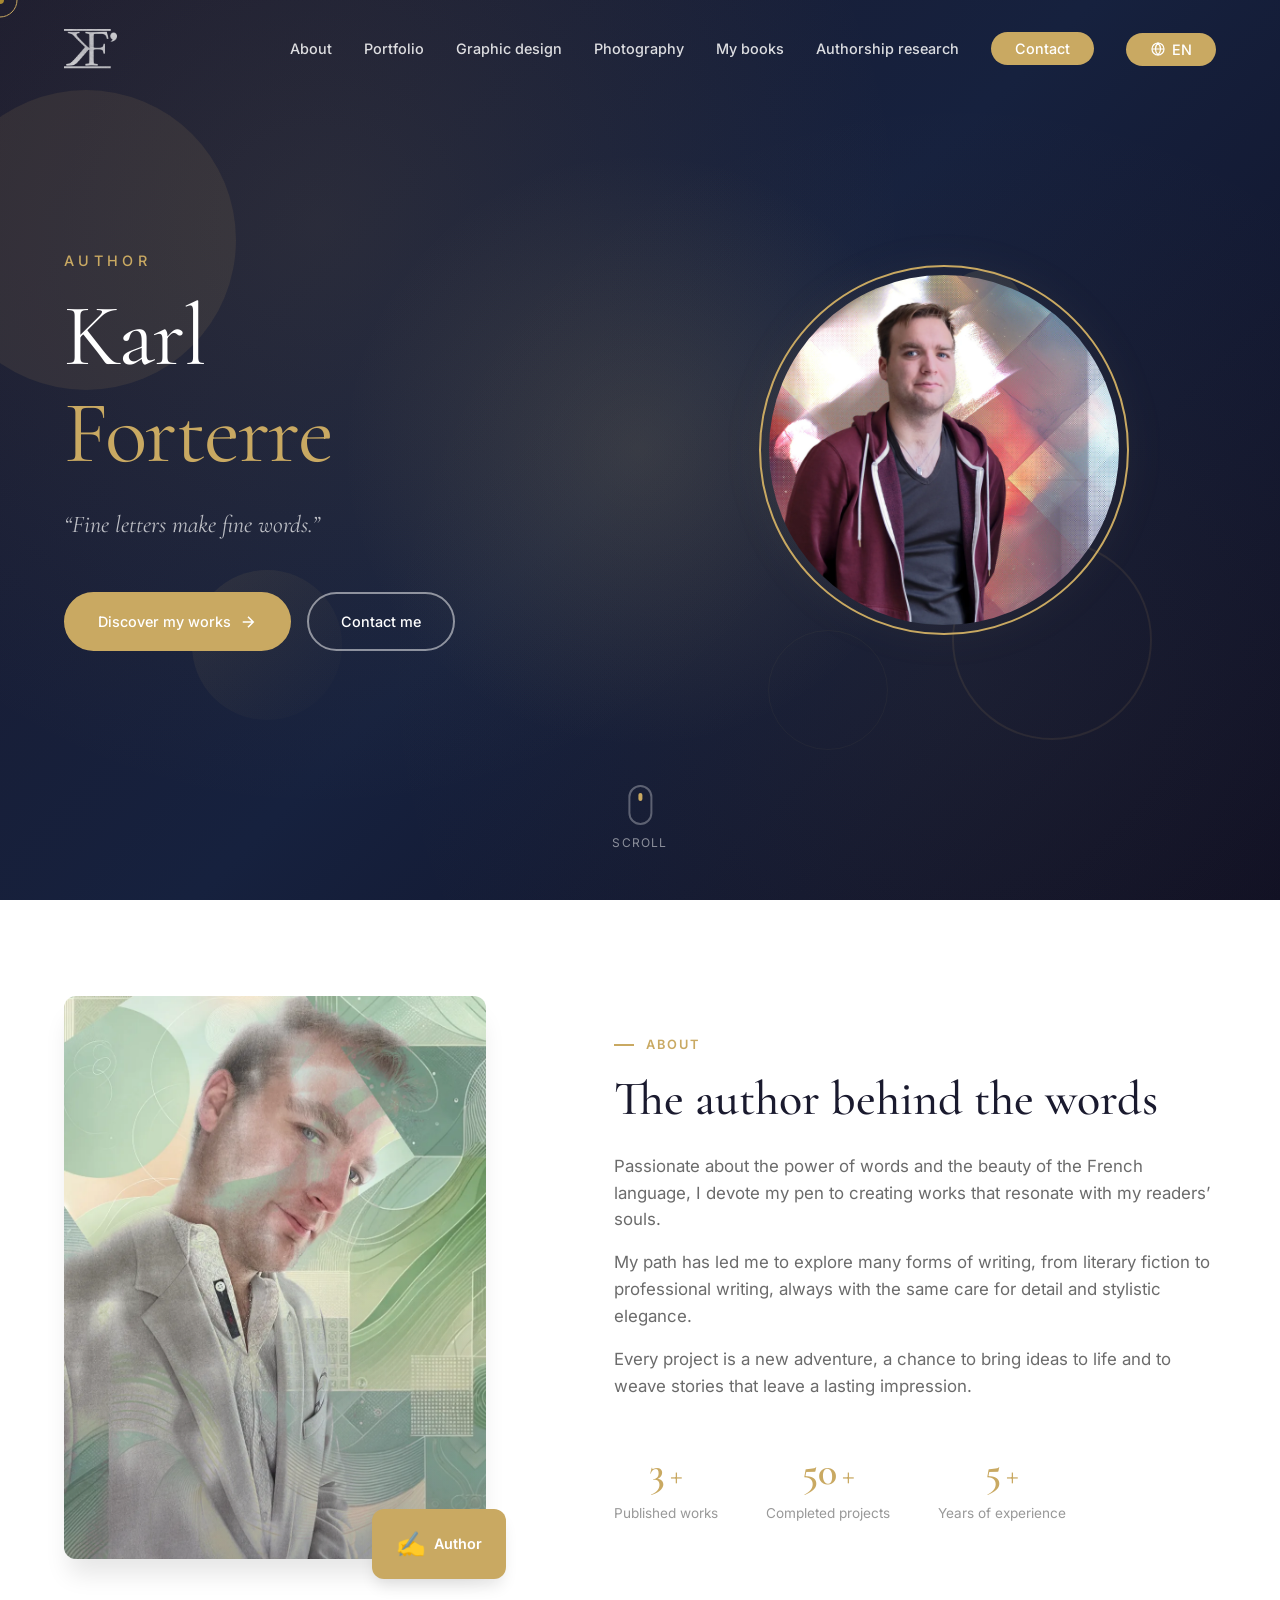
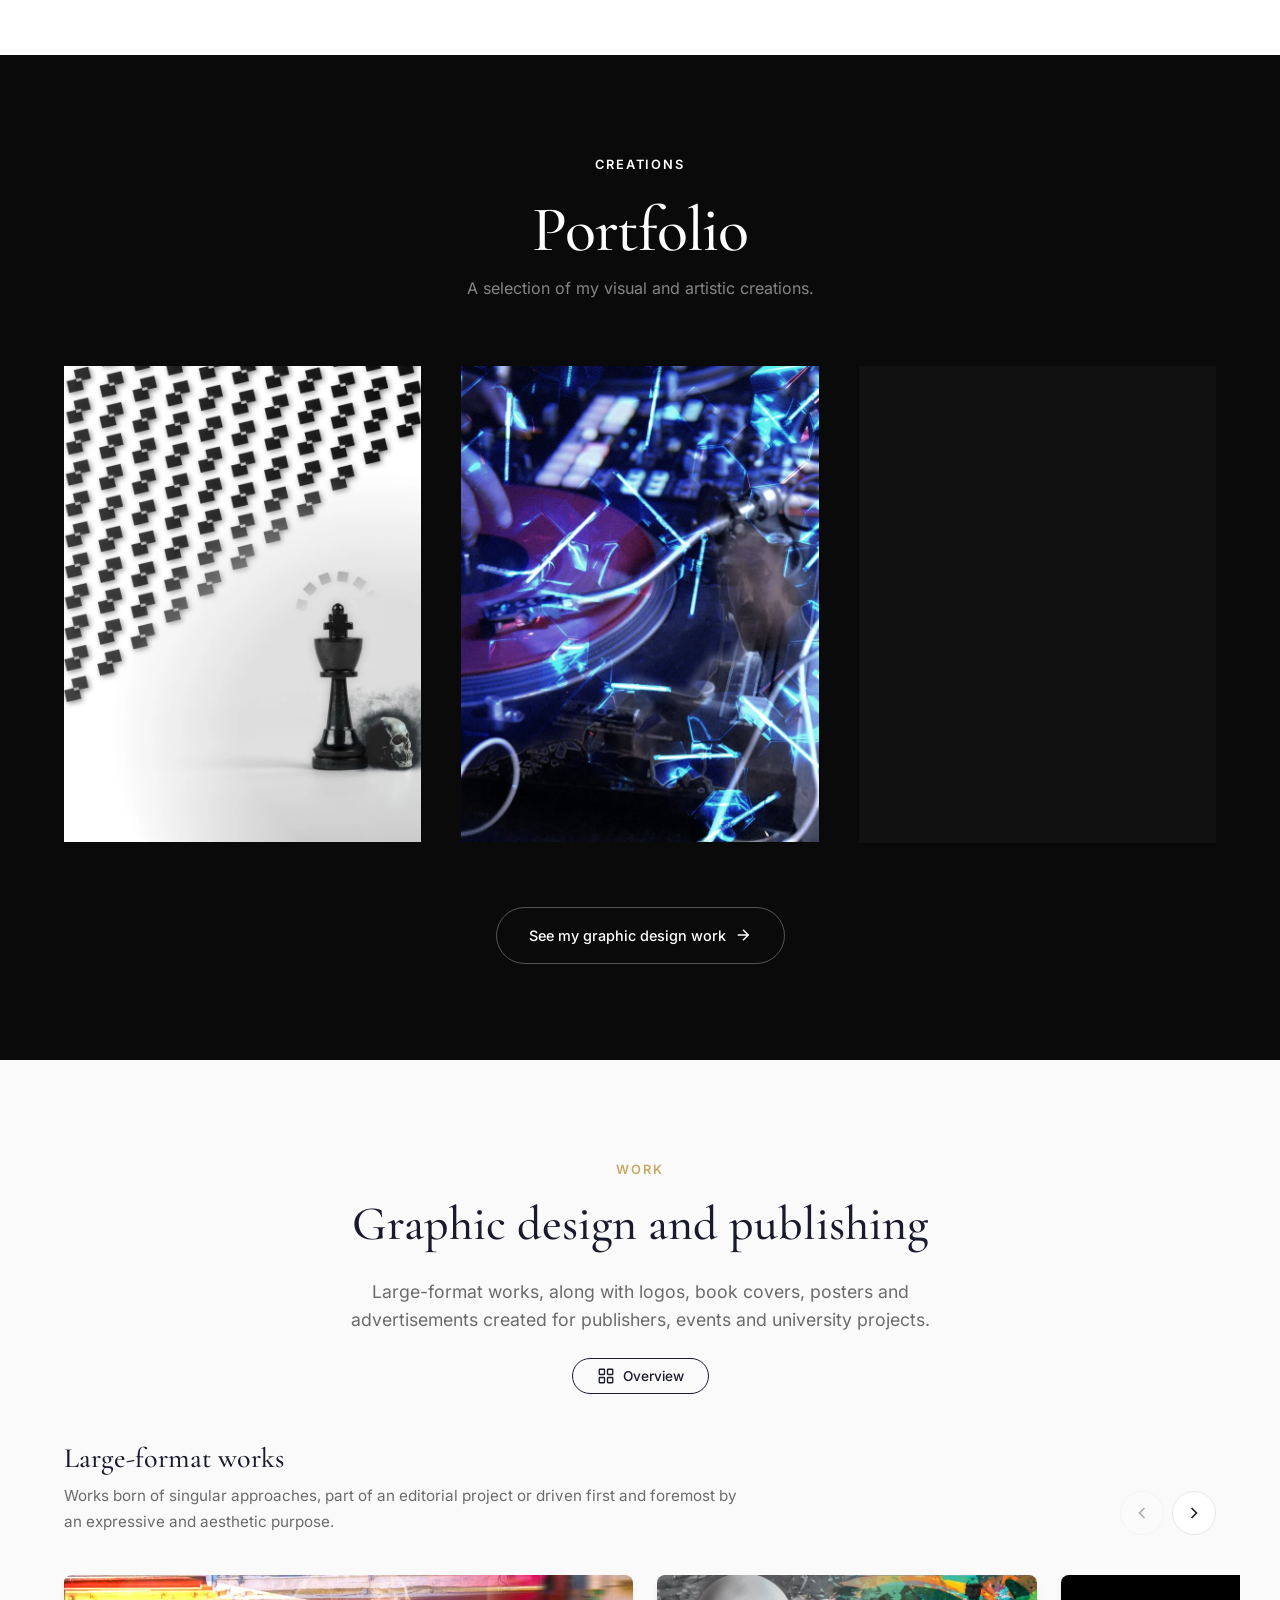
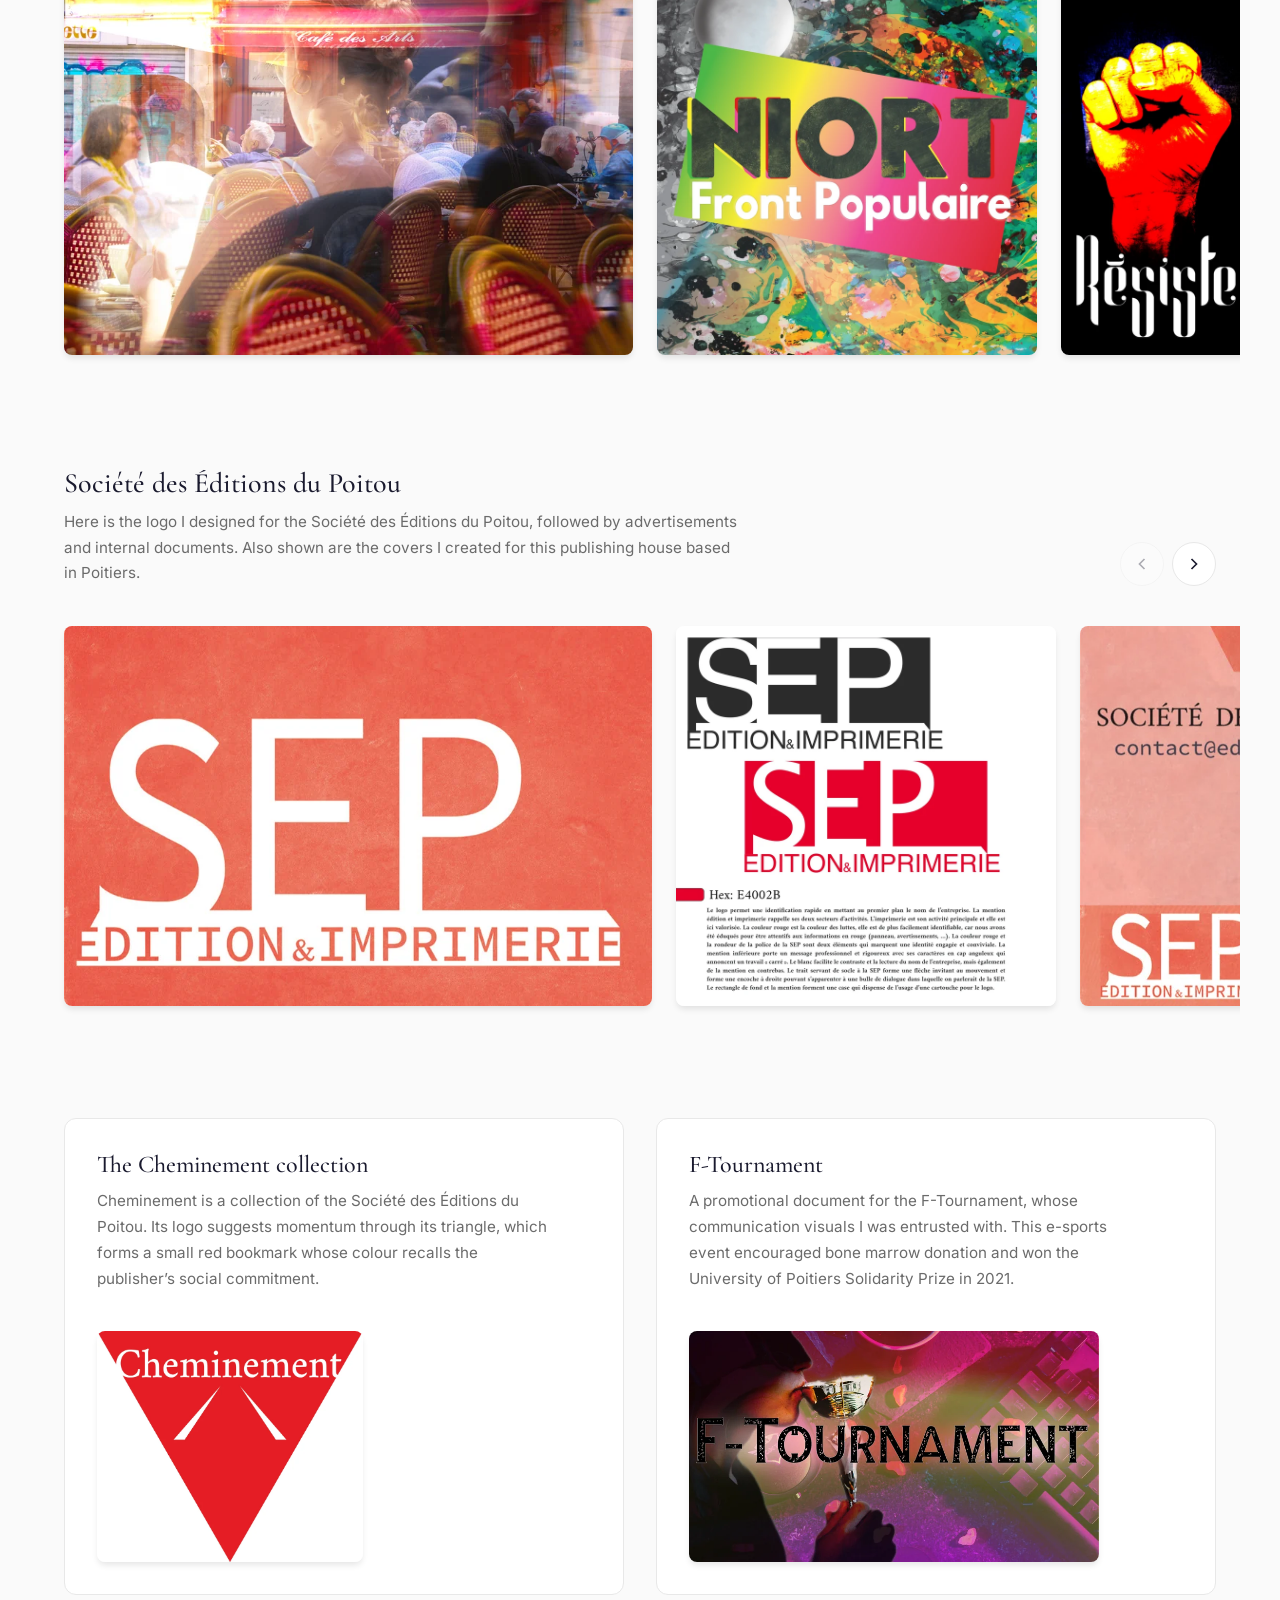
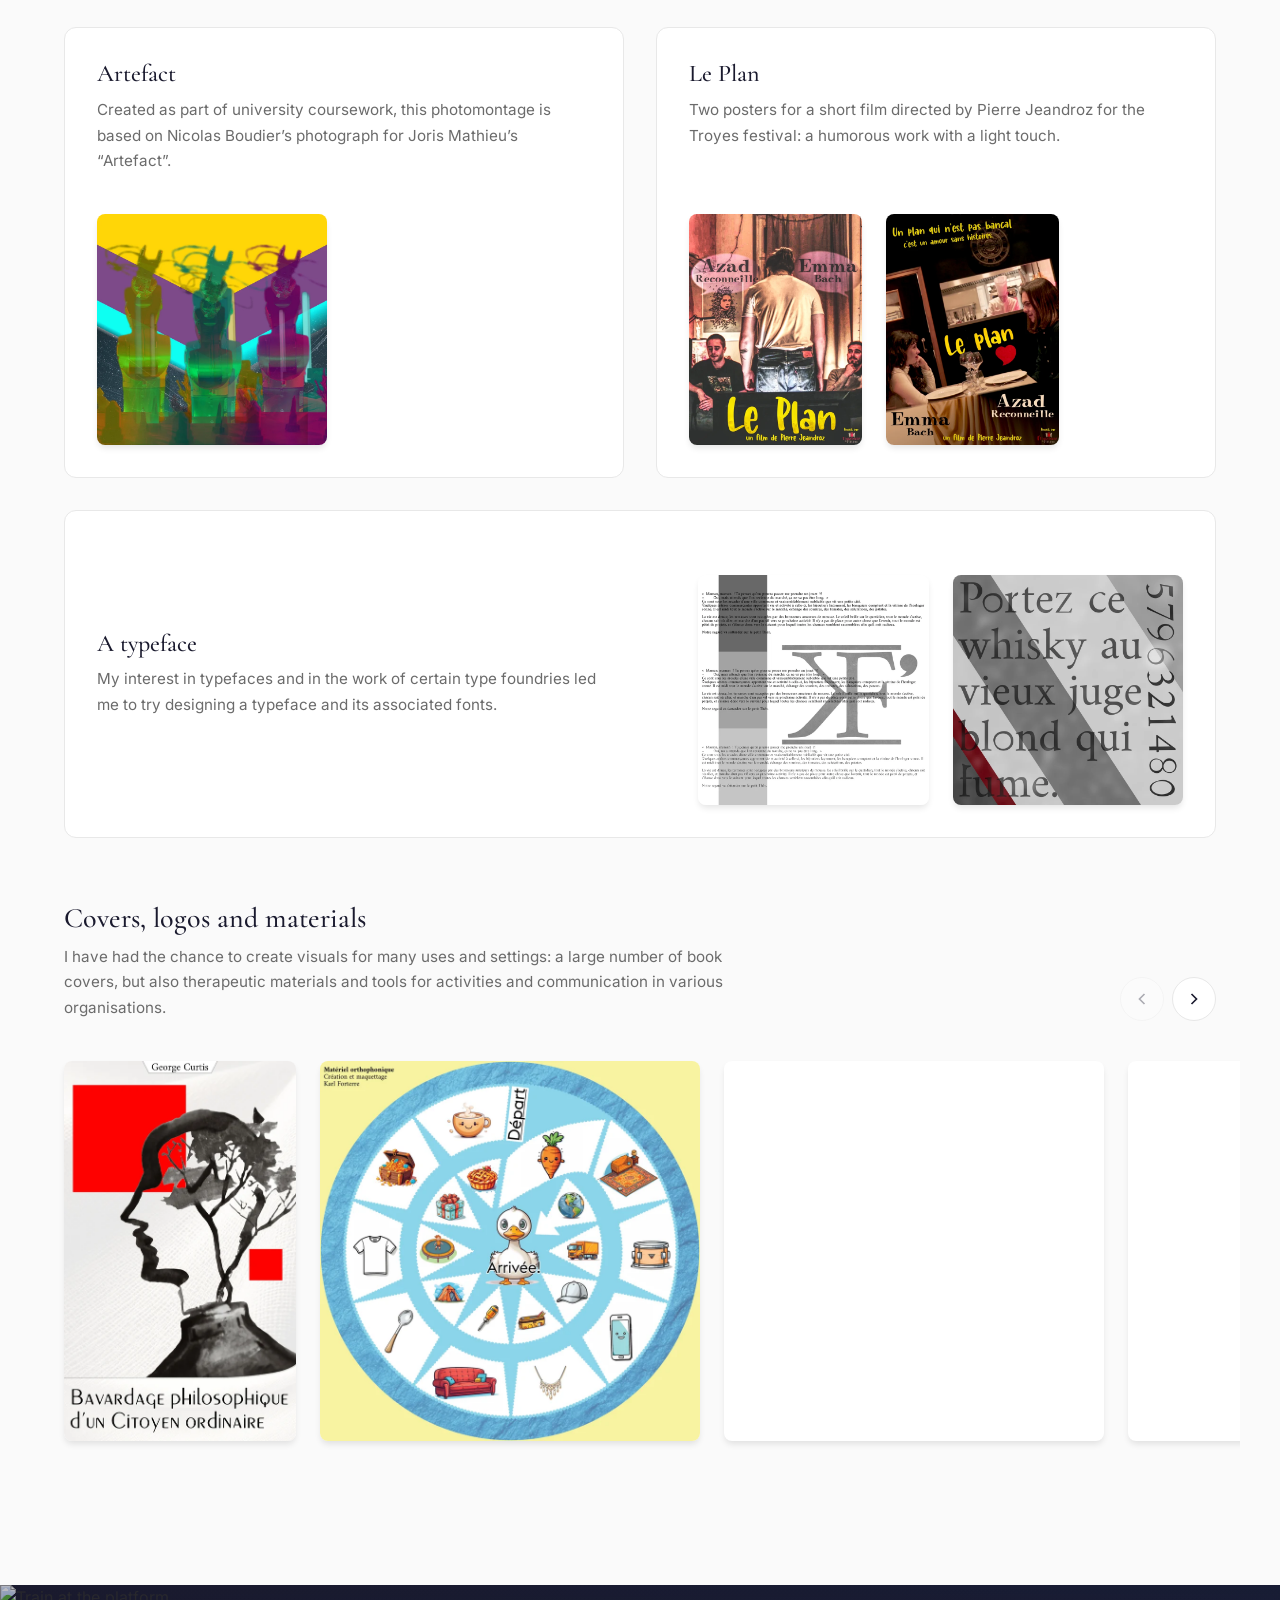
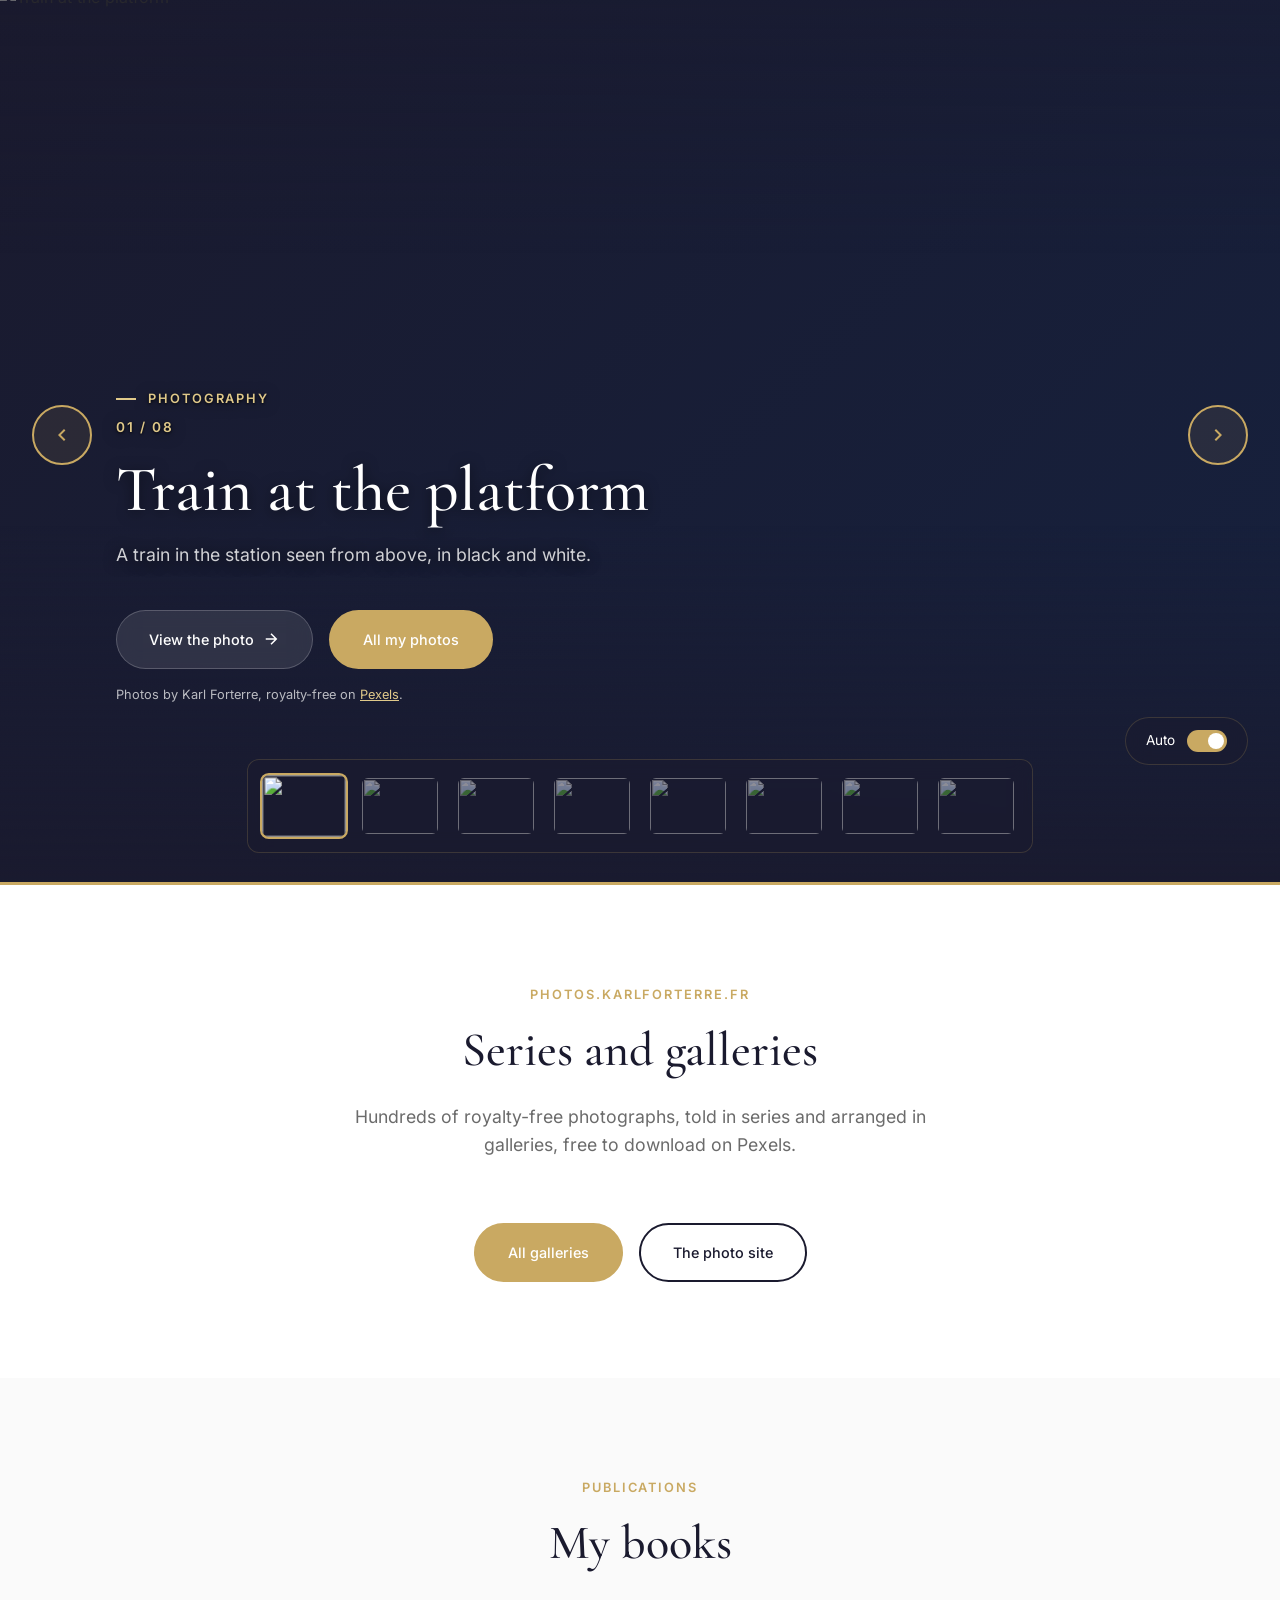
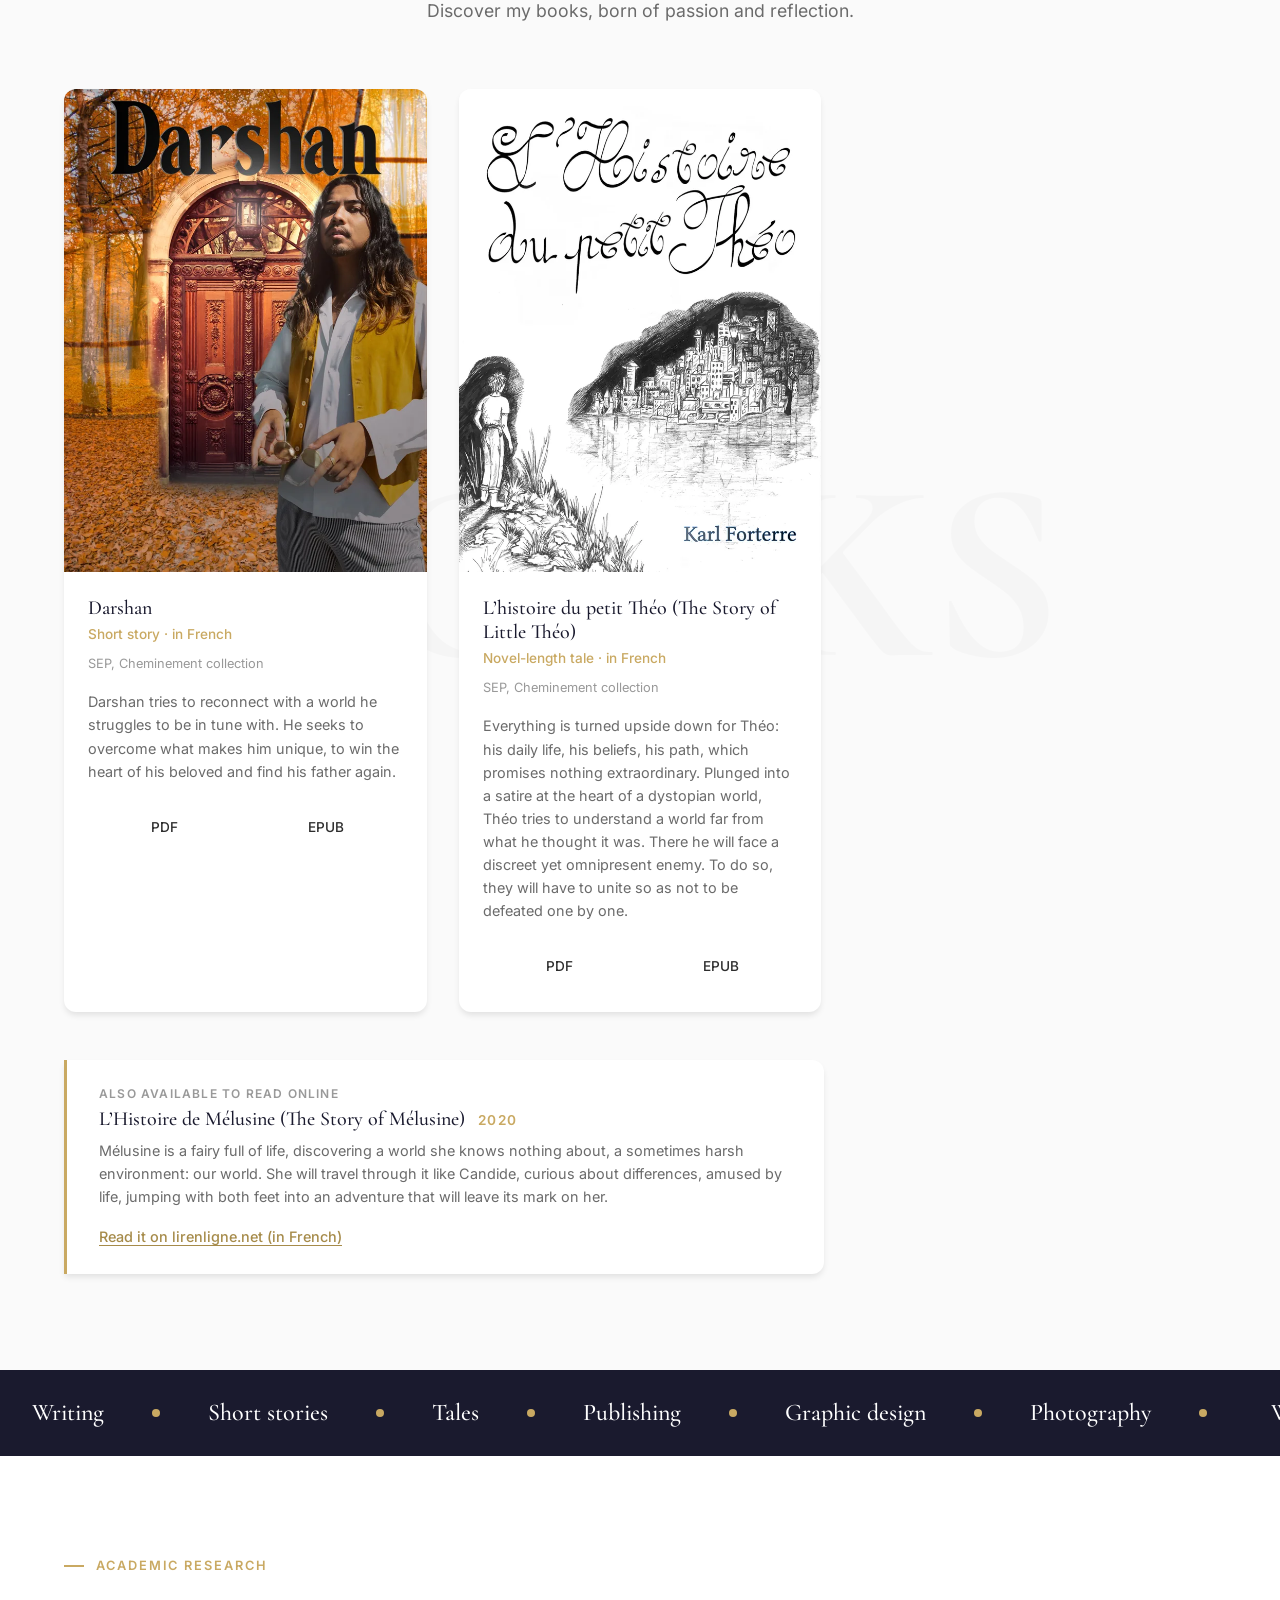
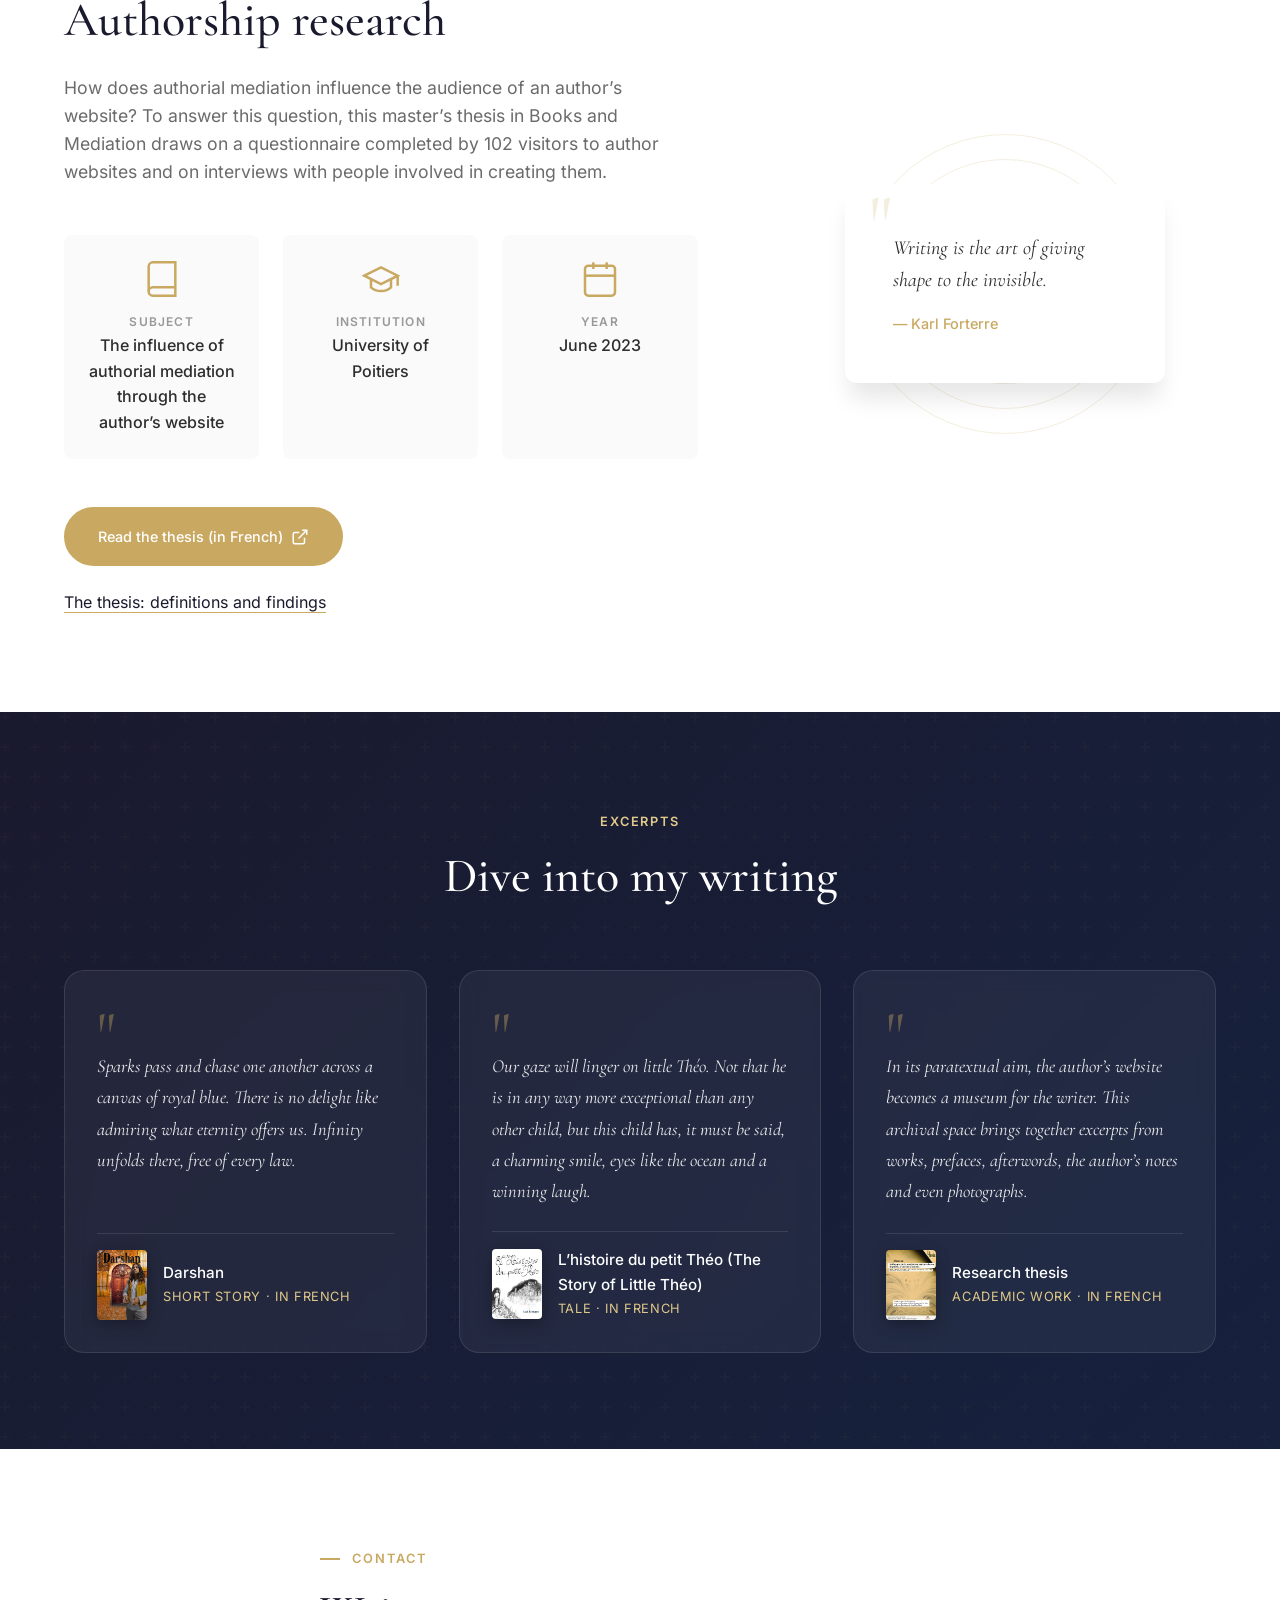
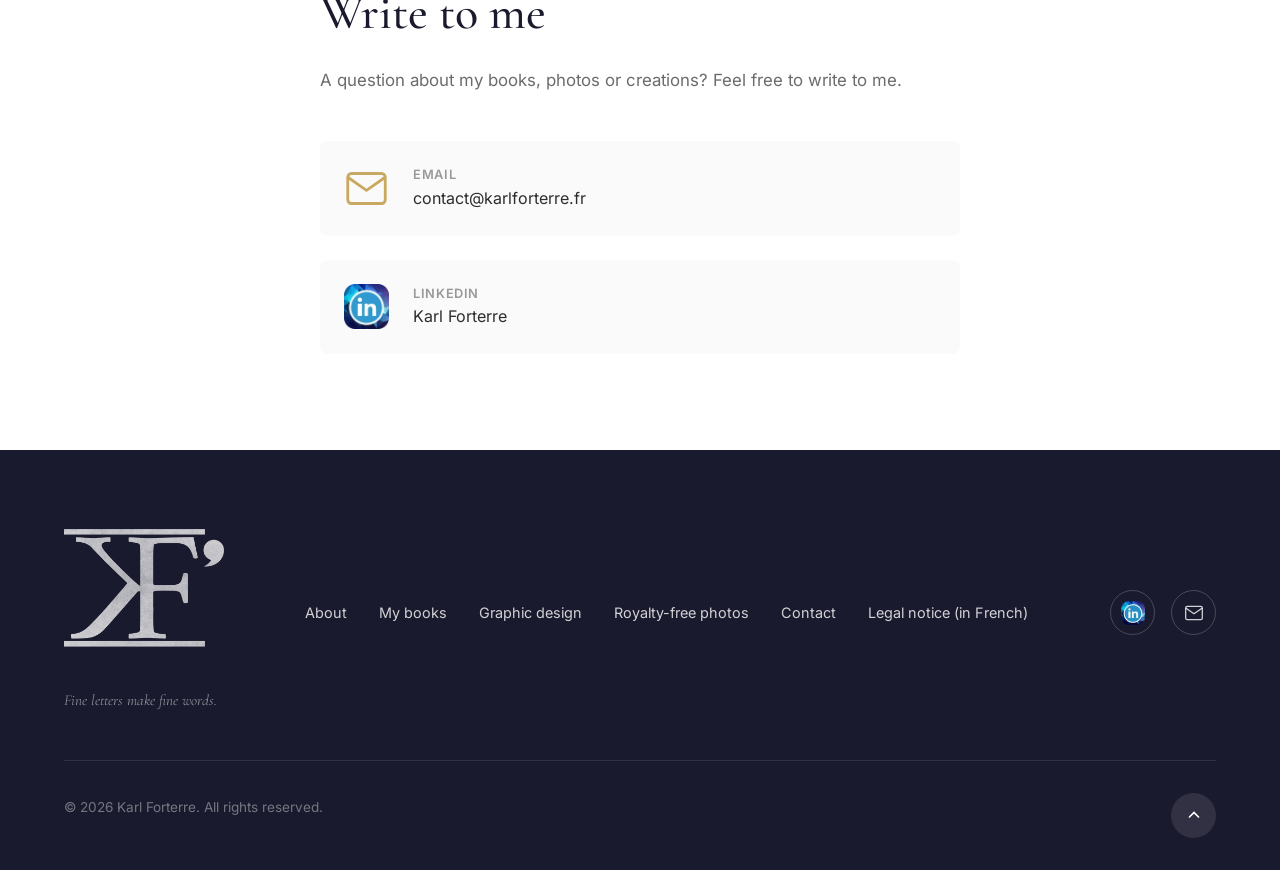
==== commit 81b190e8: "Livres : résumés de Karl et mention de « L'Histoire de Mélusine » - Darshan et L'histoire du petit T" ====
--- a/en/index.html
+++ b/en/index.html
@@ -71,6 +71,7 @@
                 "@type": "Book",
                 "name": "Darshan",
                 "genre": "nouvelle",
+                "description": "Darshan tente de renouer avec un monde avec lequel il peine à s'accorder. Il cherche à surmonter ce qui le rend unique pour conquérir le cœur de sa dulcinée et retrouver son père.",
                 "author": {
                     "@id": "https://karlforterre.fr/#auteur"
                 },
@@ -100,6 +101,7 @@
                 "@type": "Book",
                 "name": "L'histoire du petit Théo",
                 "genre": "conte",
+                "description": "Tout est bousculé pour Théo, son quotidien, ses convictions, son chemin qui n'annonce rien d'extraordinaire. Plongé dans une satire au cœur d'un monde dystopique, Théo cherche à comprendre un monde loin de l'idée qu'il en avait. Il y affrontera un ennemi discret et pourtant omniprésent. Pour cela il faudra s'unir pour ne pas être vaincu individuellement.",
                 "author": {
                     "@id": "https://karlforterre.fr/#auteur"
                 },
@@ -116,6 +118,17 @@
                 },
                 "image": "https://karlforterre.fr/livres/couverture-petit-theo.webp",
                 "url": "https://karlforterre.fr/#books"
+            },
+            {
+                "@type": "Book",
+                "name": "L'Histoire de Mélusine",
+                "author": {
+                    "@id": "https://karlforterre.fr/#auteur"
+                },
+                "description": "Mélusine est une fée pleine de vie découvrant un monde dont elle ne connait rien, un environnement rude parfois, notre monde. Elle le parcourra en Candide, curieuse des différences, amusée par la vie, elle se lance à pieds joints dans une aventure qui la marquera.",
+                "datePublished": "2020",
+                "inLanguage": "fr-FR",
+                "url": "https://lirenligne.net/detail-oeuvre-a-decouvrir/Karl%20FORTERRE/L%27Histoire%20de%20M%C3%A9lusine/8159"
             },
             {
                 "@type": "Thesis",
@@ -753,7 +766,7 @@
                         <h3 class="book-title">Darshan</h3>
                         <p class="book-genre">Short story · in French</p>
                         <p class="book-editeur">SEP, Cheminement collection</p>
-                        <p class="book-description">A poetic exploration of human emotions through the lens of contemporary writing.</p>
+                        <p class="book-description">Darshan tries to reconnect with a world he struggles to be in tune with. He seeks to overcome what makes him unique, to win the heart of his beloved and find his father again.</p>
                     </div>
                     <div class="book-downloads">
                         <a href="/livres/darshan.pdf" class="btn btn-small magnetic-btn" download="Darshan - Karl Forterre.pdf">
@@ -780,7 +793,7 @@
                         <h3 class="book-title">L’histoire du petit Théo (The Story of Little Théo)</h3>
                         <p class="book-genre">Novel-length tale · in French</p>
                         <p class="book-editeur">SEP, Cheminement collection</p>
-                        <p class="book-description">A touching tale that tenderly explores imagination and childhood dreams.</p>
+                        <p class="book-description">Everything is turned upside down for Théo: his daily life, his beliefs, his path, which promises nothing extraordinary. Plunged into a satire at the heart of a dystopian world, Théo tries to understand a world far from what he thought it was. There he will face a discreet yet omnipresent enemy. To do so, they will have to unite so as not to be defeated one by one.</p>
                     </div>
                     <div class="book-downloads">
                         <a href="/livres/histoire-du-petit-theo.pdf" class="btn btn-small magnetic-btn" download="L'histoire du petit Théo - Karl Forterre.pdf">
@@ -792,6 +805,13 @@
                     </div>
                     <div class="book-decoration"></div>
                 </article>
+            </div>
+
+            <div class="book-extra reveal-element">
+                <p class="book-extra-label">Also available to read online</p>
+                <h3 class="book-extra-title">L’Histoire de Mélusine (The Story of Mélusine) <span class="book-extra-year">2020</span></h3>
+                <p class="book-extra-description">Mélusine is a fairy full of life, discovering a world she knows nothing about, a sometimes harsh environment: our world. She will travel through it like Candide, curious about differences, amused by life, jumping with both feet into an adventure that will leave its mark on her.</p>
+                <a href="https://lirenligne.net/detail-oeuvre-a-decouvrir/Karl%20FORTERRE/L%27Histoire%20de%20M%C3%A9lusine/8159" class="book-extra-link" target="_blank" rel="noopener">Read it on lirenligne.net (in French)</a>
             </div>
         </div>
     </section>
--- a/styles.css
+++ b/styles.css
@@ -3886,6 +3886,66 @@
 }
 
 /* ================================
+   Livres : autre texte, à lire en ligne
+   ================================ */
+.book-extra {
+    max-width: 760px;
+    margin-top: var(--space-2xl);
+    padding: var(--space-lg) var(--space-xl);
+    background: var(--color-surface);
+    border-left: 3px solid var(--color-accent);
+    border-radius: 0 var(--radius-lg) var(--radius-lg) 0;
+    box-shadow: var(--shadow-md);
+}
+
+.book-extra-label {
+    margin-bottom: var(--space-xs);
+    font-size: 0.75rem;
+    font-weight: 600;
+    letter-spacing: 0.1em;
+    text-transform: uppercase;
+    color: var(--color-text-muted);
+}
+
+.book-extra-title {
+    margin-bottom: var(--space-sm);
+    font-size: 1.25rem;
+}
+
+.book-extra-year {
+    margin-left: var(--space-sm);
+    font-family: var(--font-body);
+    font-size: 0.85rem;
+    font-weight: 600;
+    letter-spacing: 0.1em;
+    color: var(--color-accent);
+}
+
+.book-extra-description {
+    margin-bottom: var(--space-md);
+    font-size: 0.9rem;
+    color: var(--color-text-light);
+}
+
+.book-extra-link {
+    font-size: 0.9rem;
+    font-weight: 500;
+    color: var(--color-accent-dark);
+    text-decoration: underline;
+    text-underline-offset: 3px;
+}
+
+.book-extra-link:hover {
+    color: var(--color-accent);
+}
+
+@media (max-width: 480px) {
+    .book-extra {
+        padding: var(--space-md) var(--space-lg);
+    }
+}
+
+/* ================================
    Carrousel photo : deux boutons et crédit Pexels
    ================================ */
 .carousel-actions {
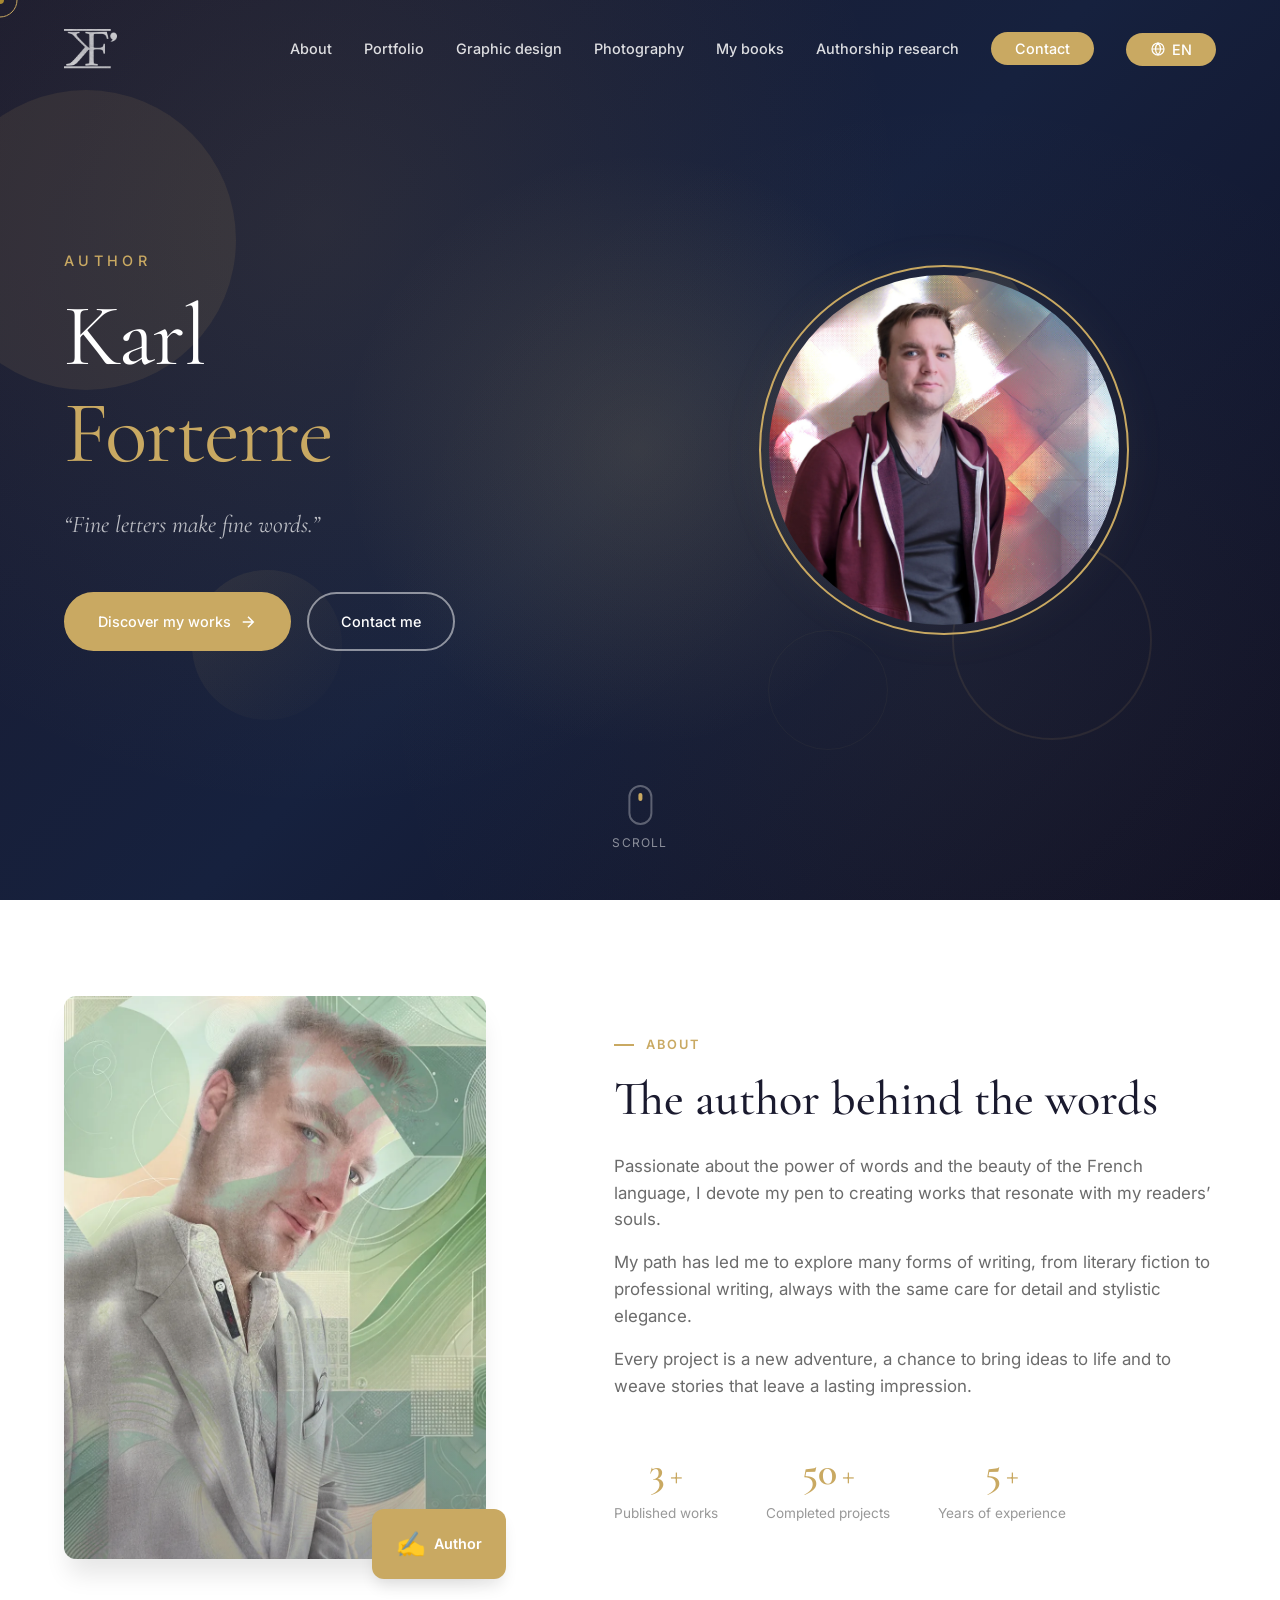
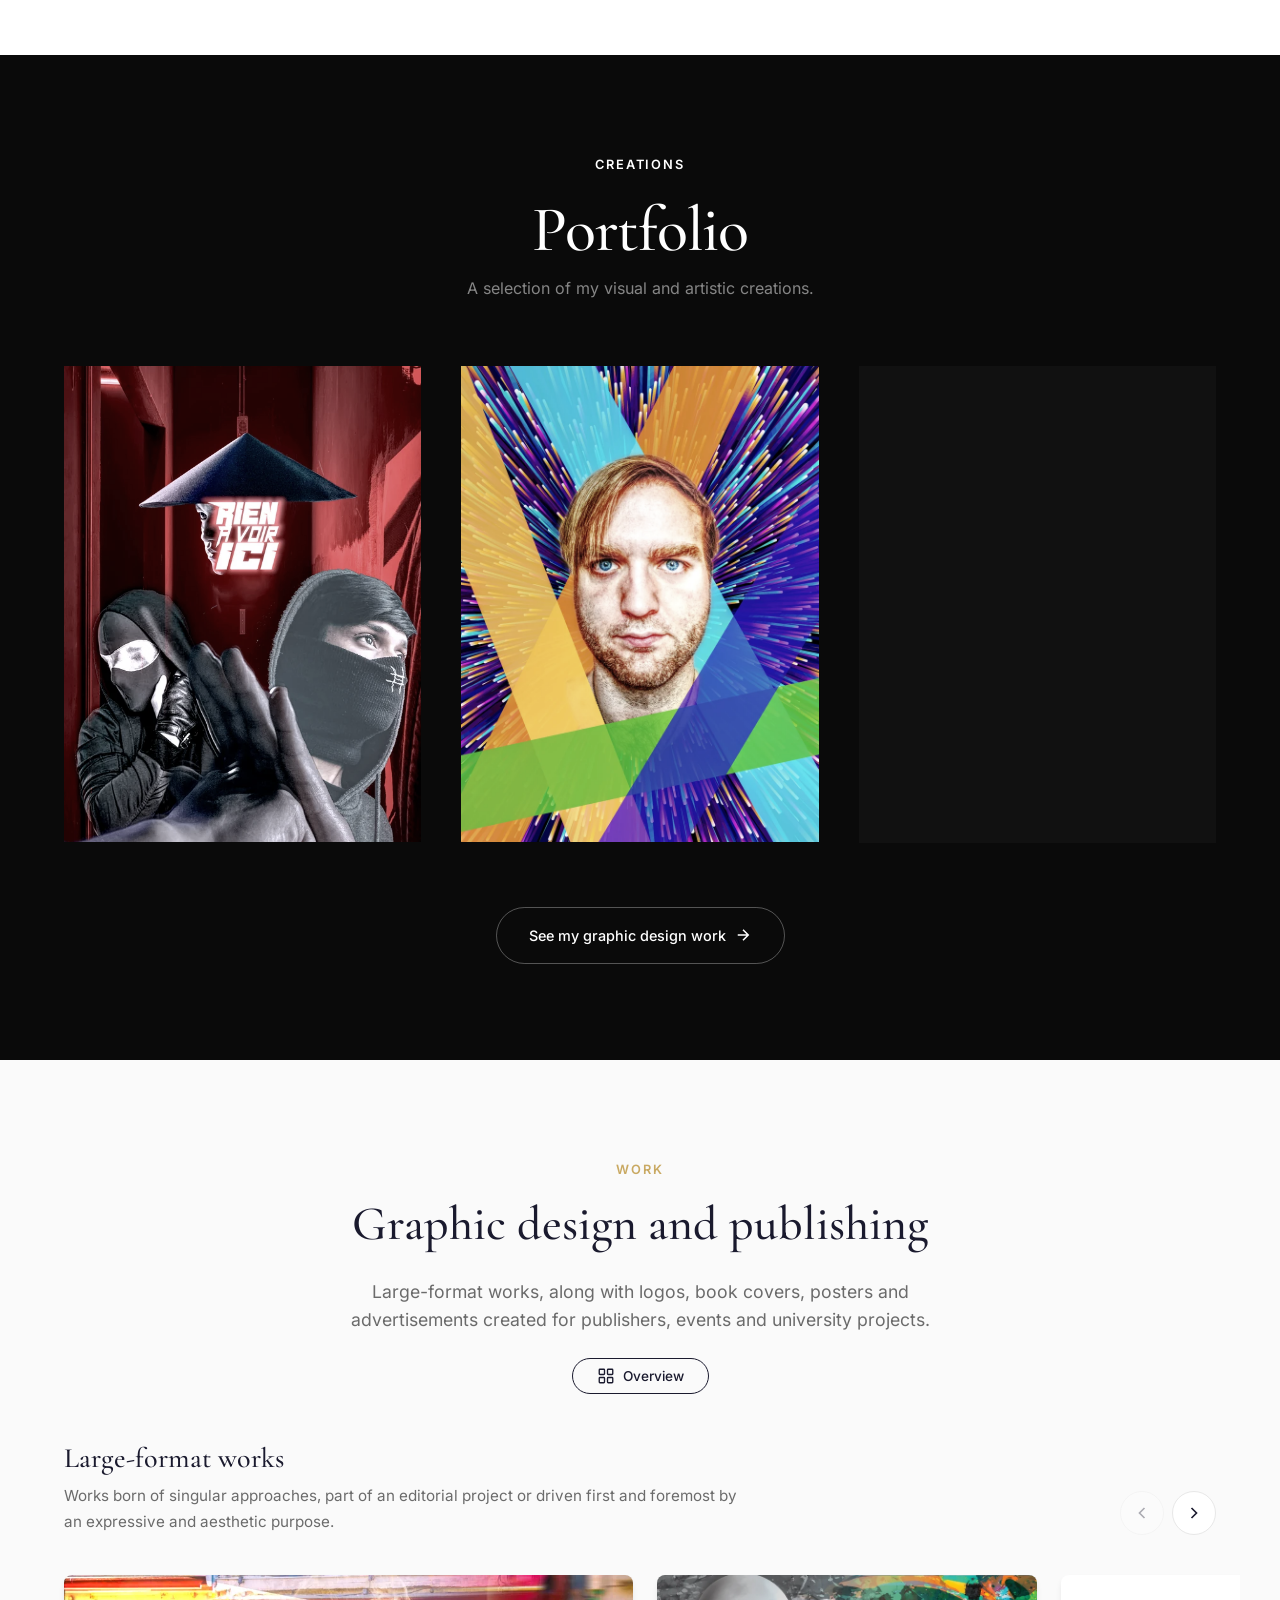
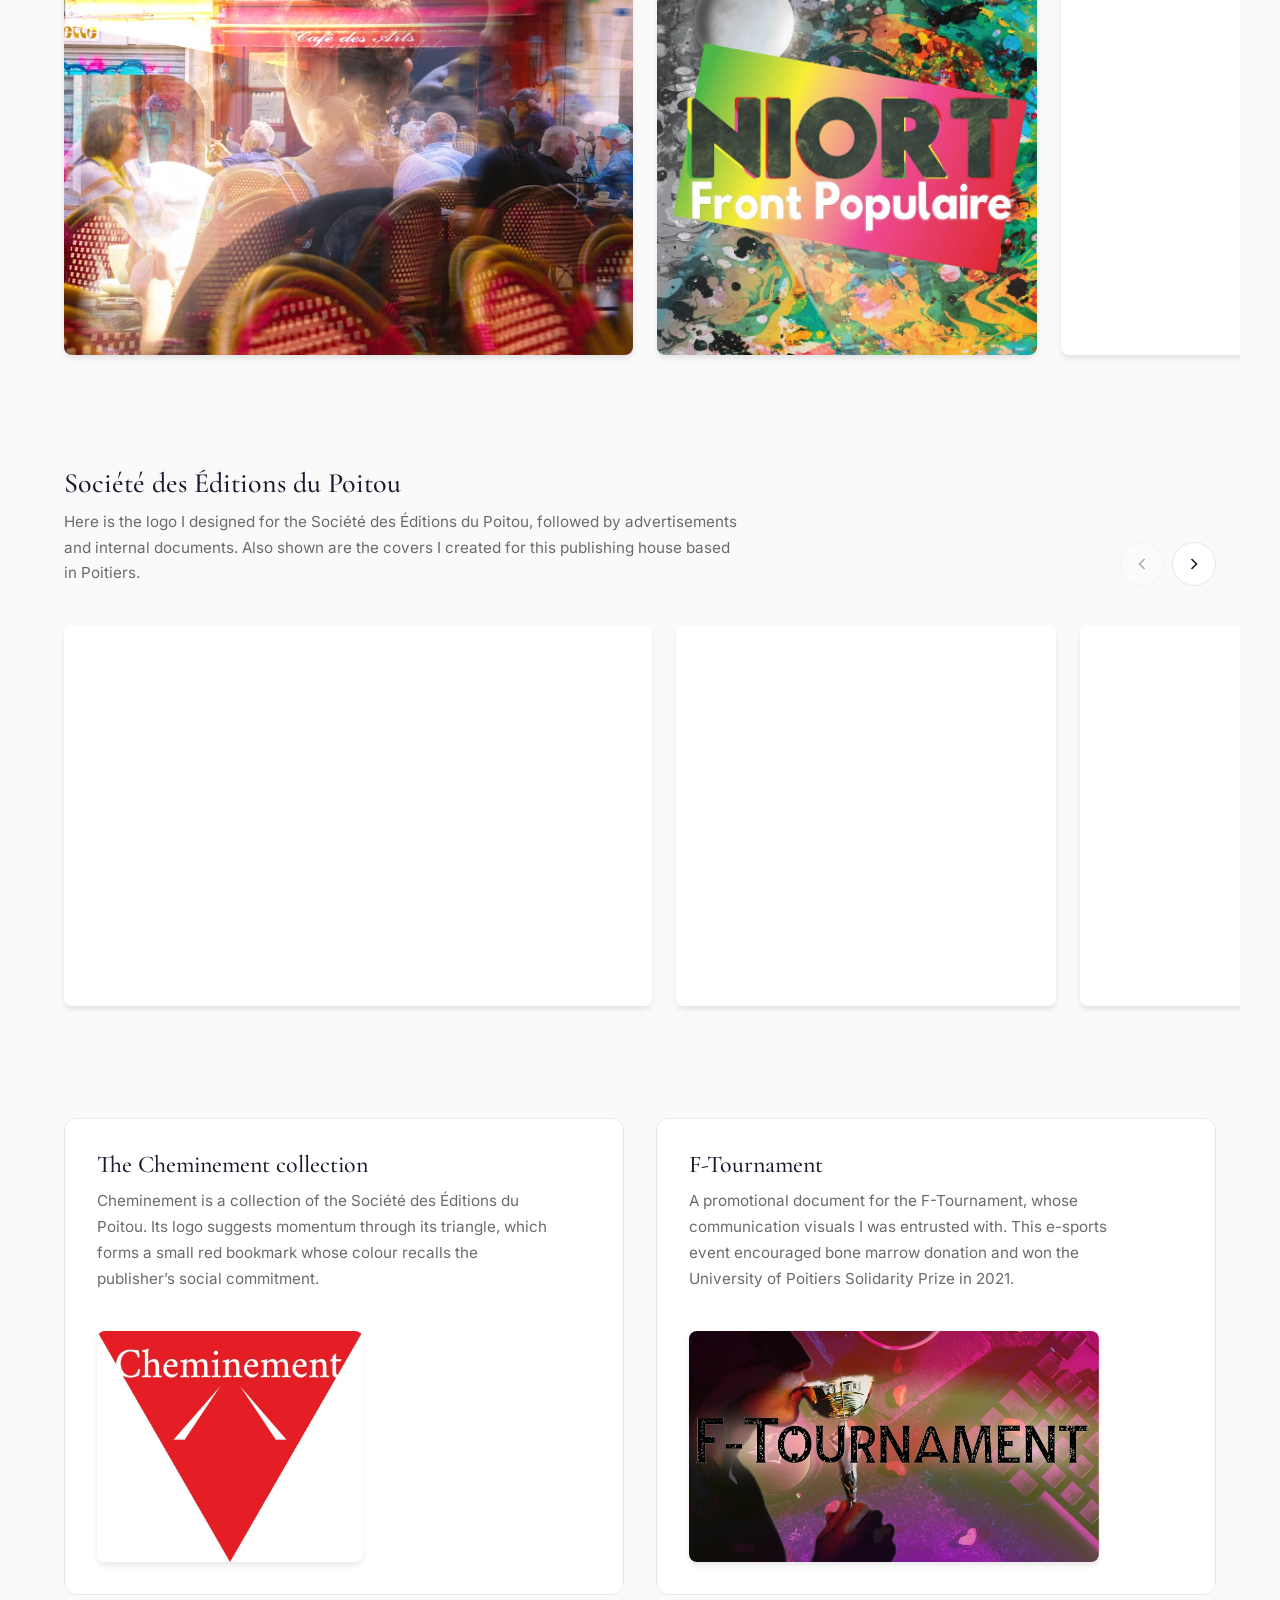
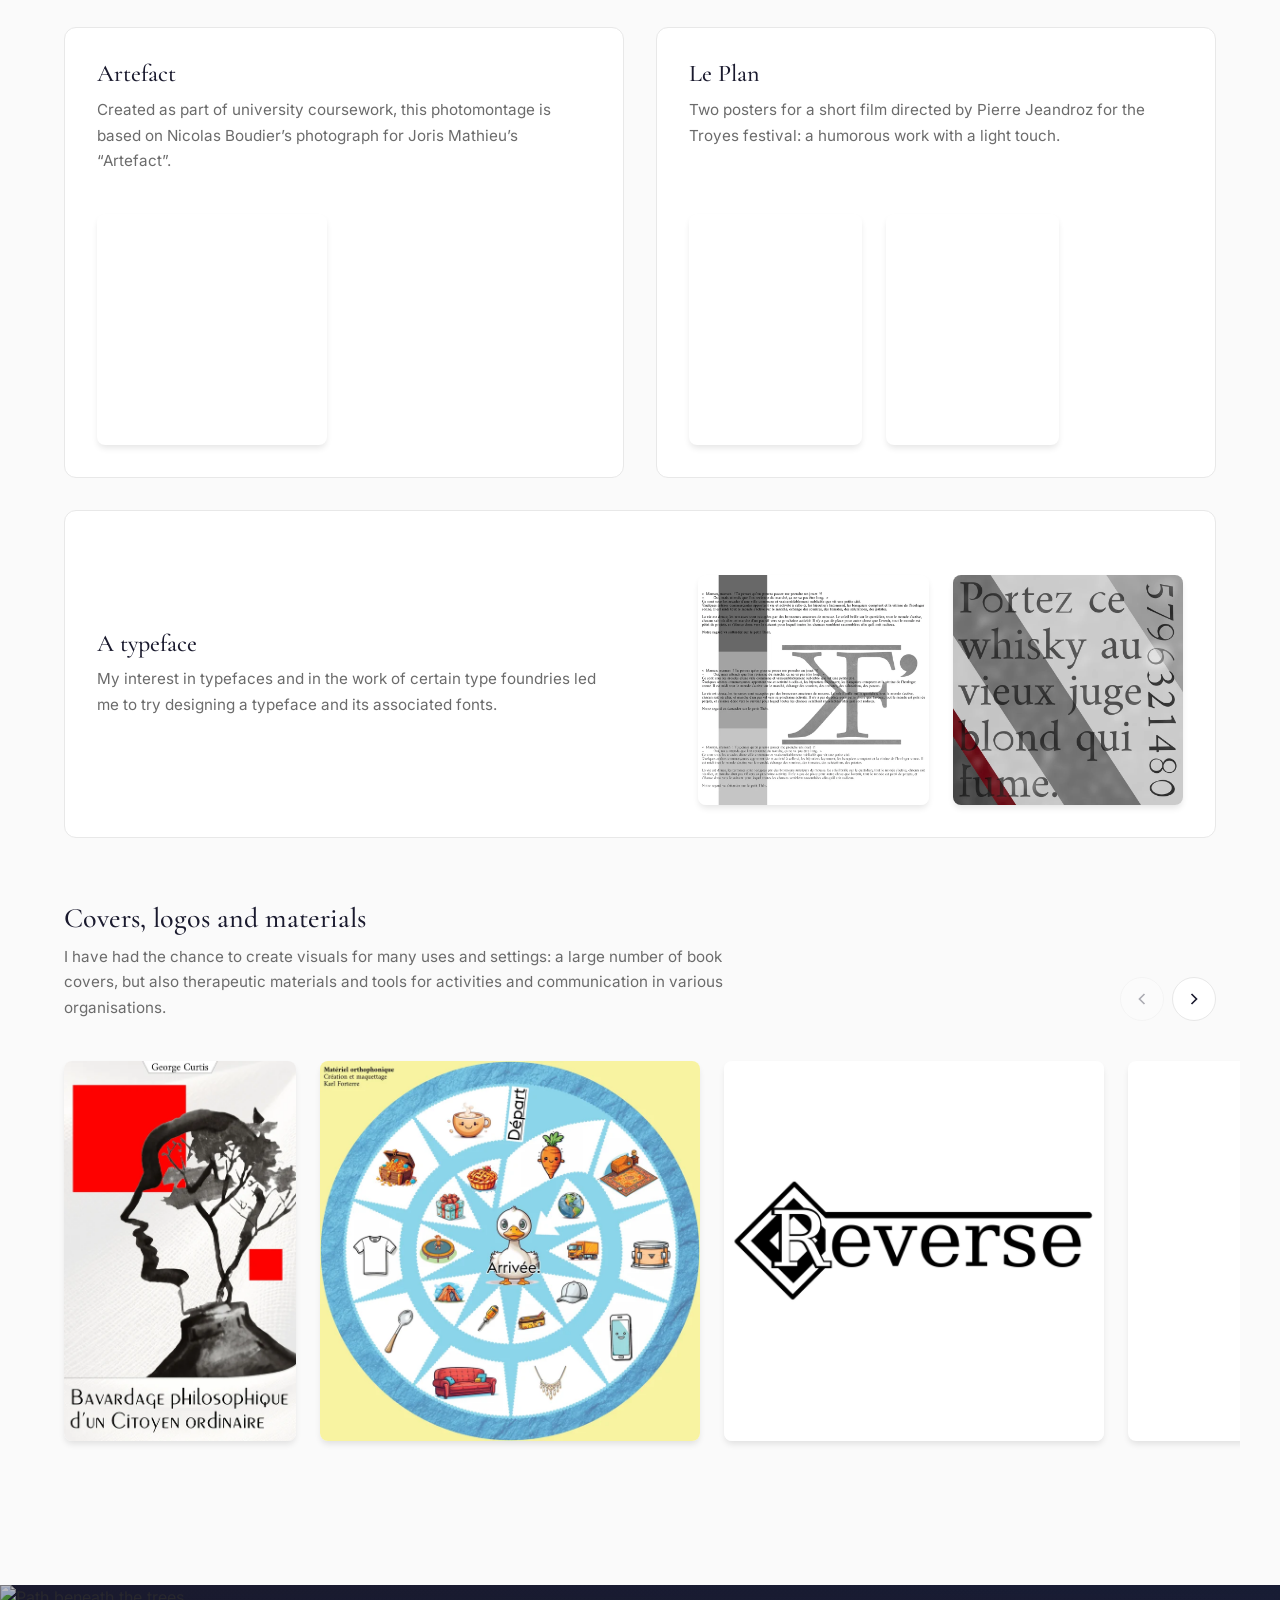
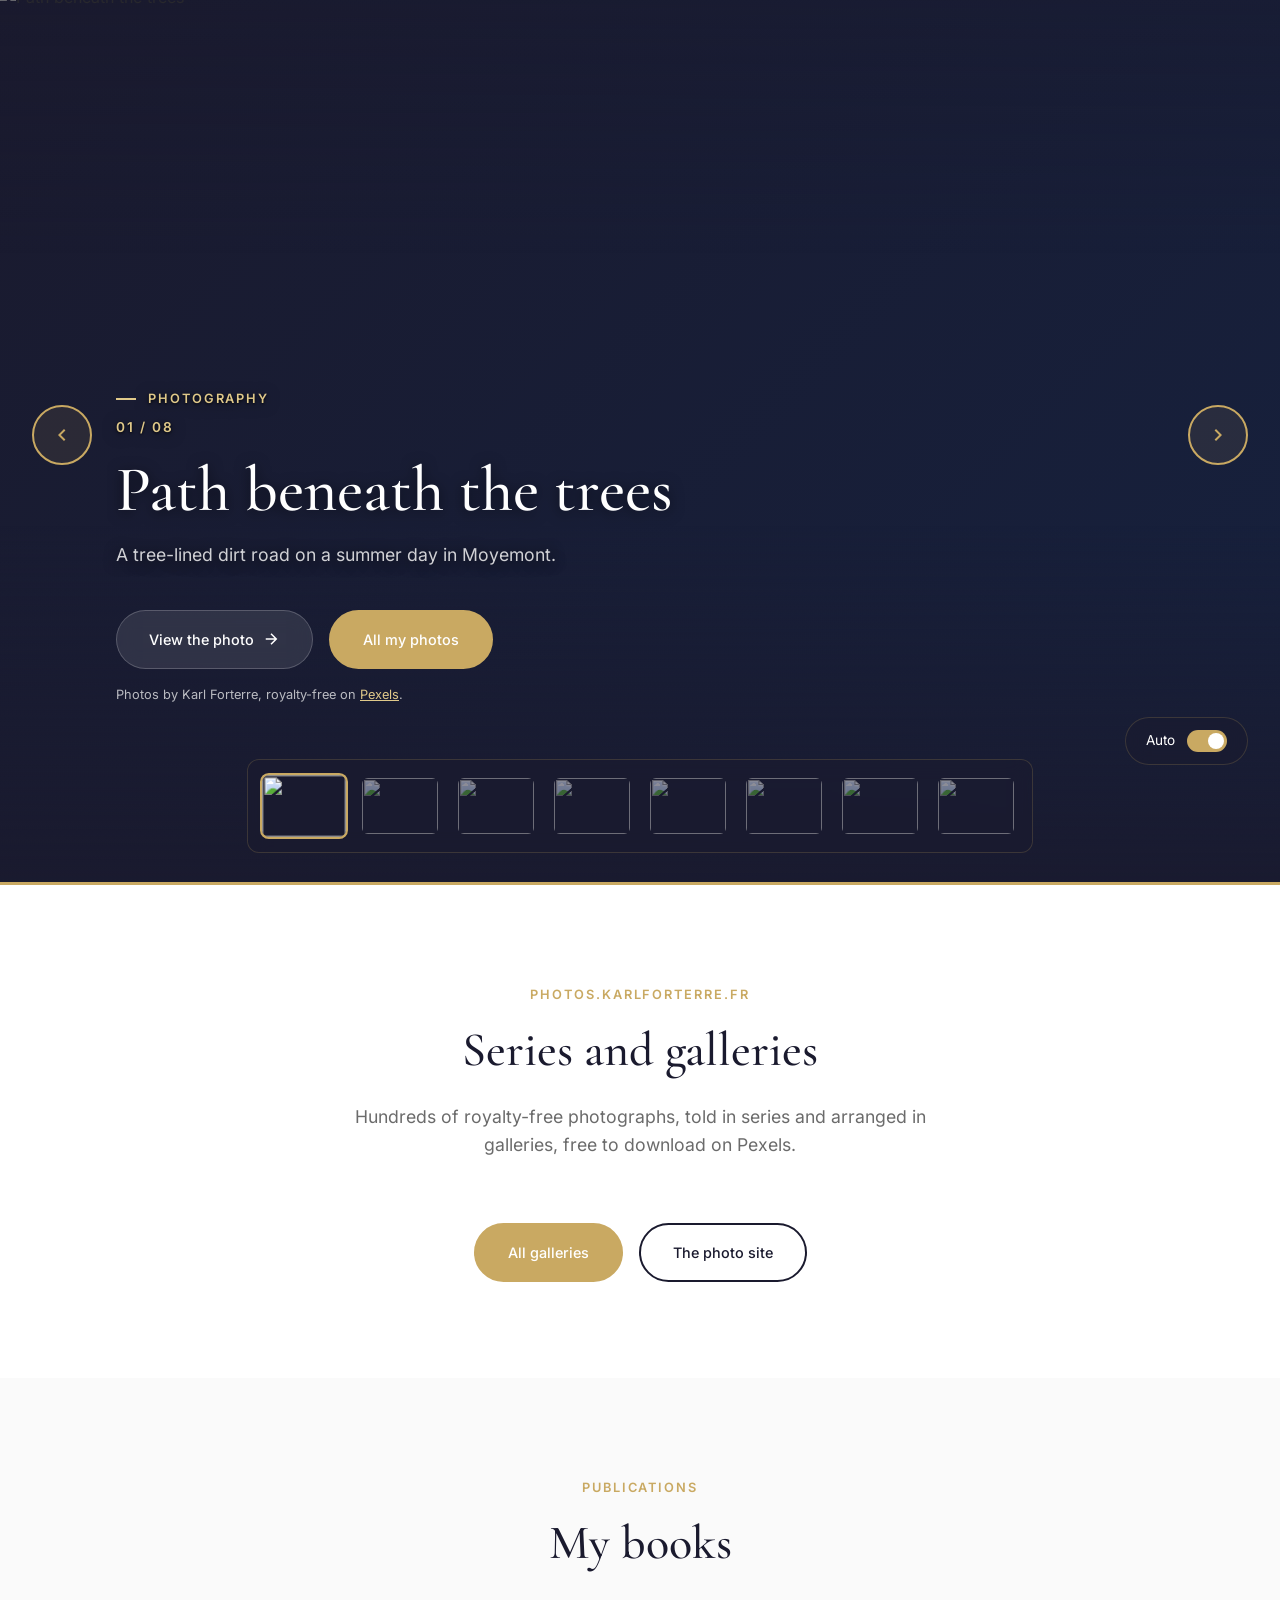
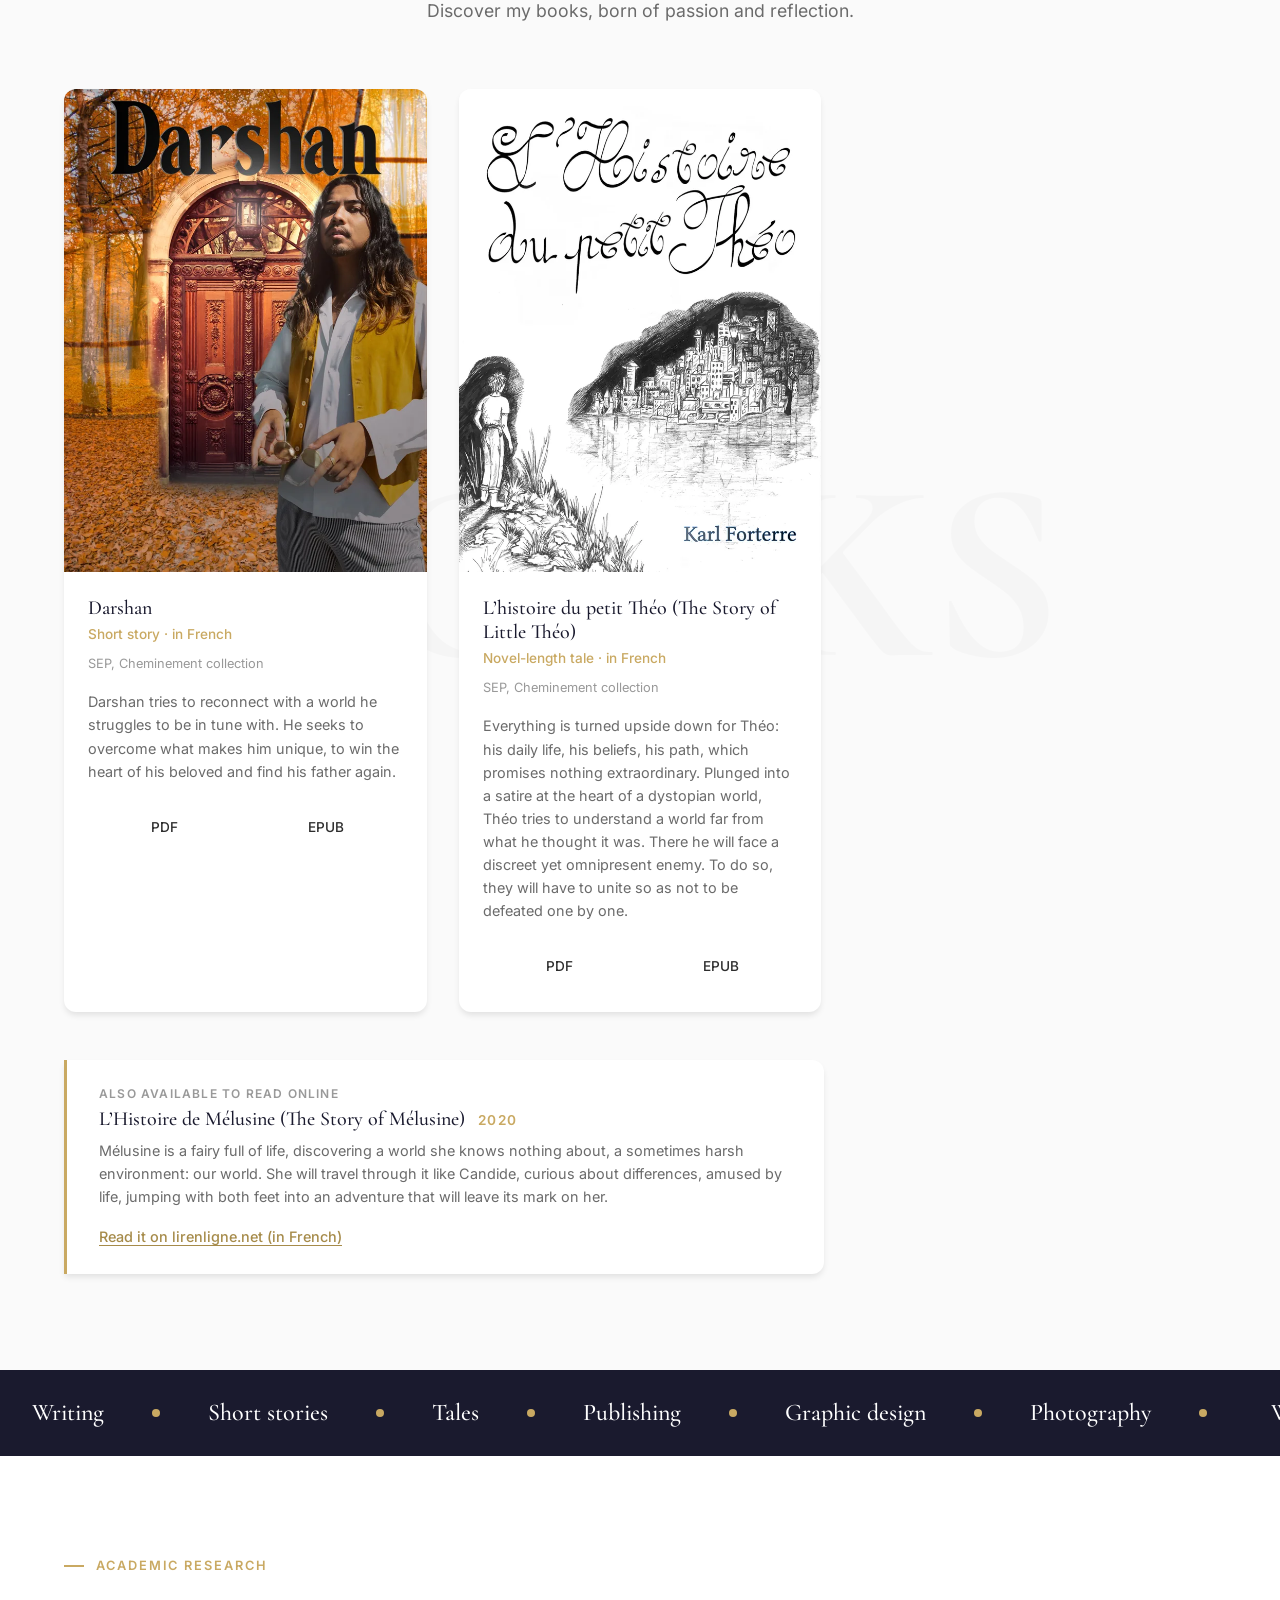
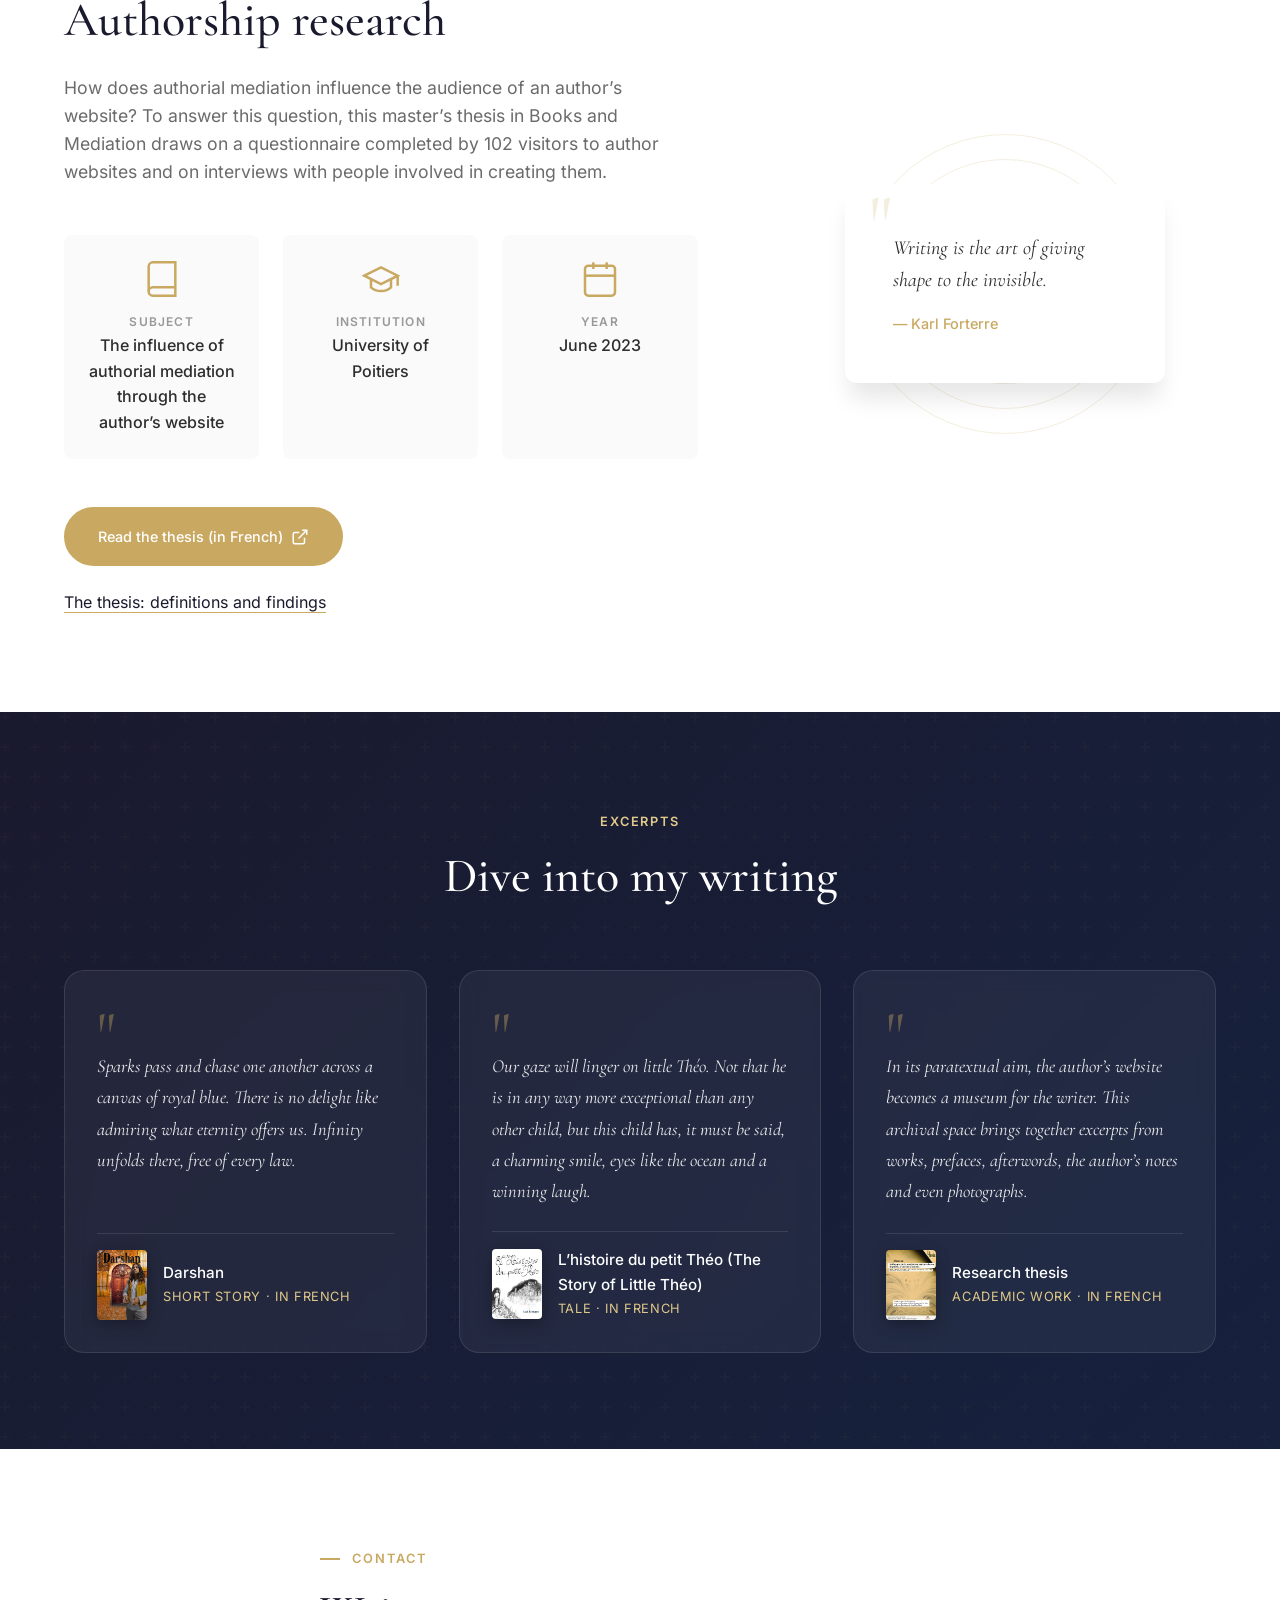
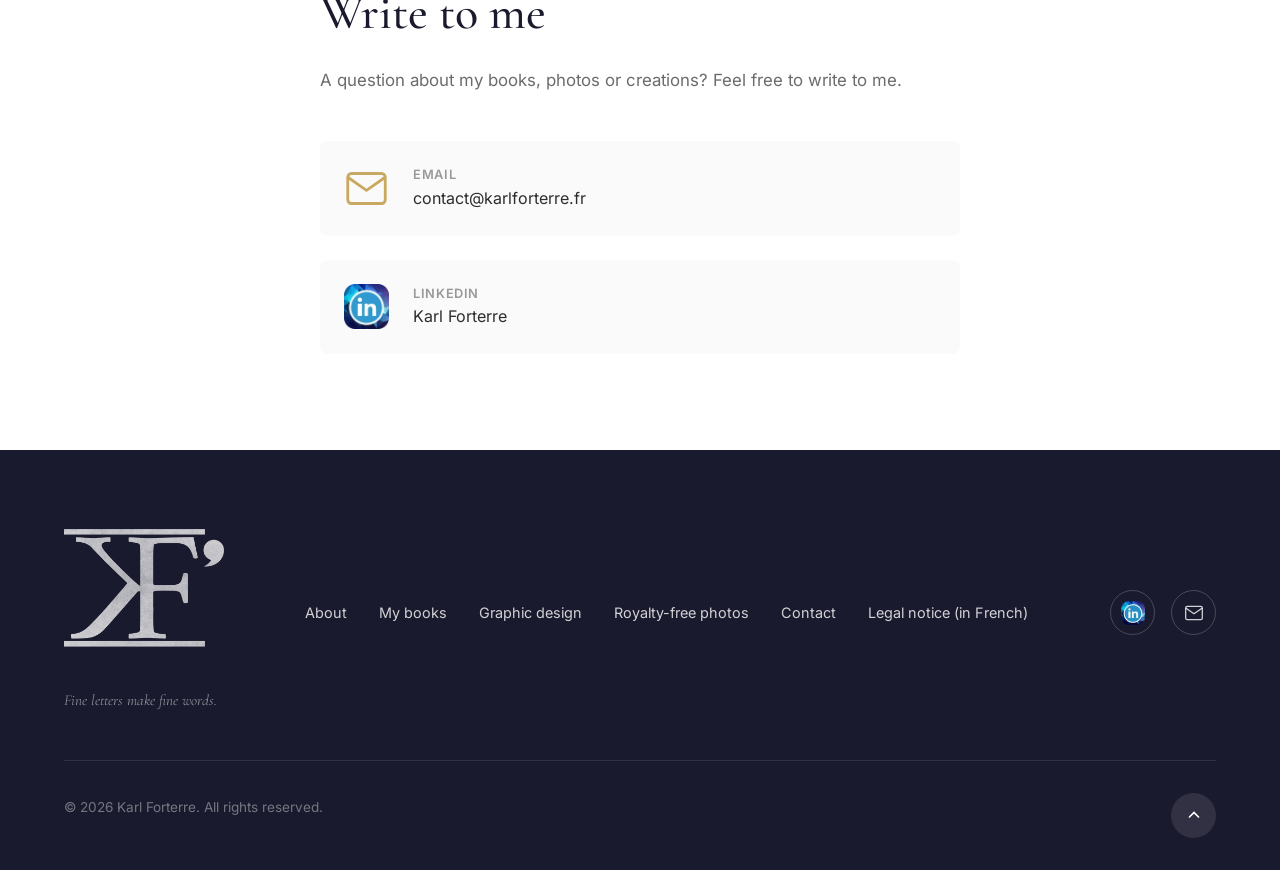
==== commit 3b48516e: "Accueil : titre « Karl Forterre — auteur et photographe, livres et mémoire » et lien Mastodon - titl" ====
--- a/en/index.html
+++ b/en/index.html
@@ -8,8 +8,10 @@
     <meta name="keywords" content="Karl Forterre, auteur, écrivain, livres, Darshan, L'histoire du petit Théo, graphisme, photographie">
     <meta name="author" content="Karl Forterre">
 
-    <title>Karl Forterre | Author</title>
+    <title>Karl Forterre — author and photographer, books and thesis</title>
     <link rel="canonical" href="https://karlforterre.fr/en/">
+    <!-- Profil Mastodon : ce lien lui permet de vérifier le site (coche verte) -->
+    <link rel="me" href="https://mastodon.social/@KarlForterre">
     <!-- Versions du site dans chaque langue (pages /en/ et /zh/ générées par outils/pages-langues.py) -->
     <link rel="alternate" hreflang="fr" href="https://karlforterre.fr/">
     <link rel="alternate" hreflang="en" href="https://karlforterre.fr/en/">
@@ -22,7 +24,7 @@
     <meta property="og:type" content="website">
     <meta property="og:locale" content="en_US">
     <meta property="og:site_name" content="Karl Forterre">
-    <meta property="og:title" content="Karl Forterre | Author">
+    <meta property="og:title" content="Karl Forterre — author and photographer, books and thesis">
     <meta property="og:description" content="My books, my master’s thesis, my graphic design work and my photographs.">
     <meta property="og:url" content="https://karlforterre.fr/en/">
     <meta property="og:image" content="https://karlforterre.fr/images/partage.jpg">
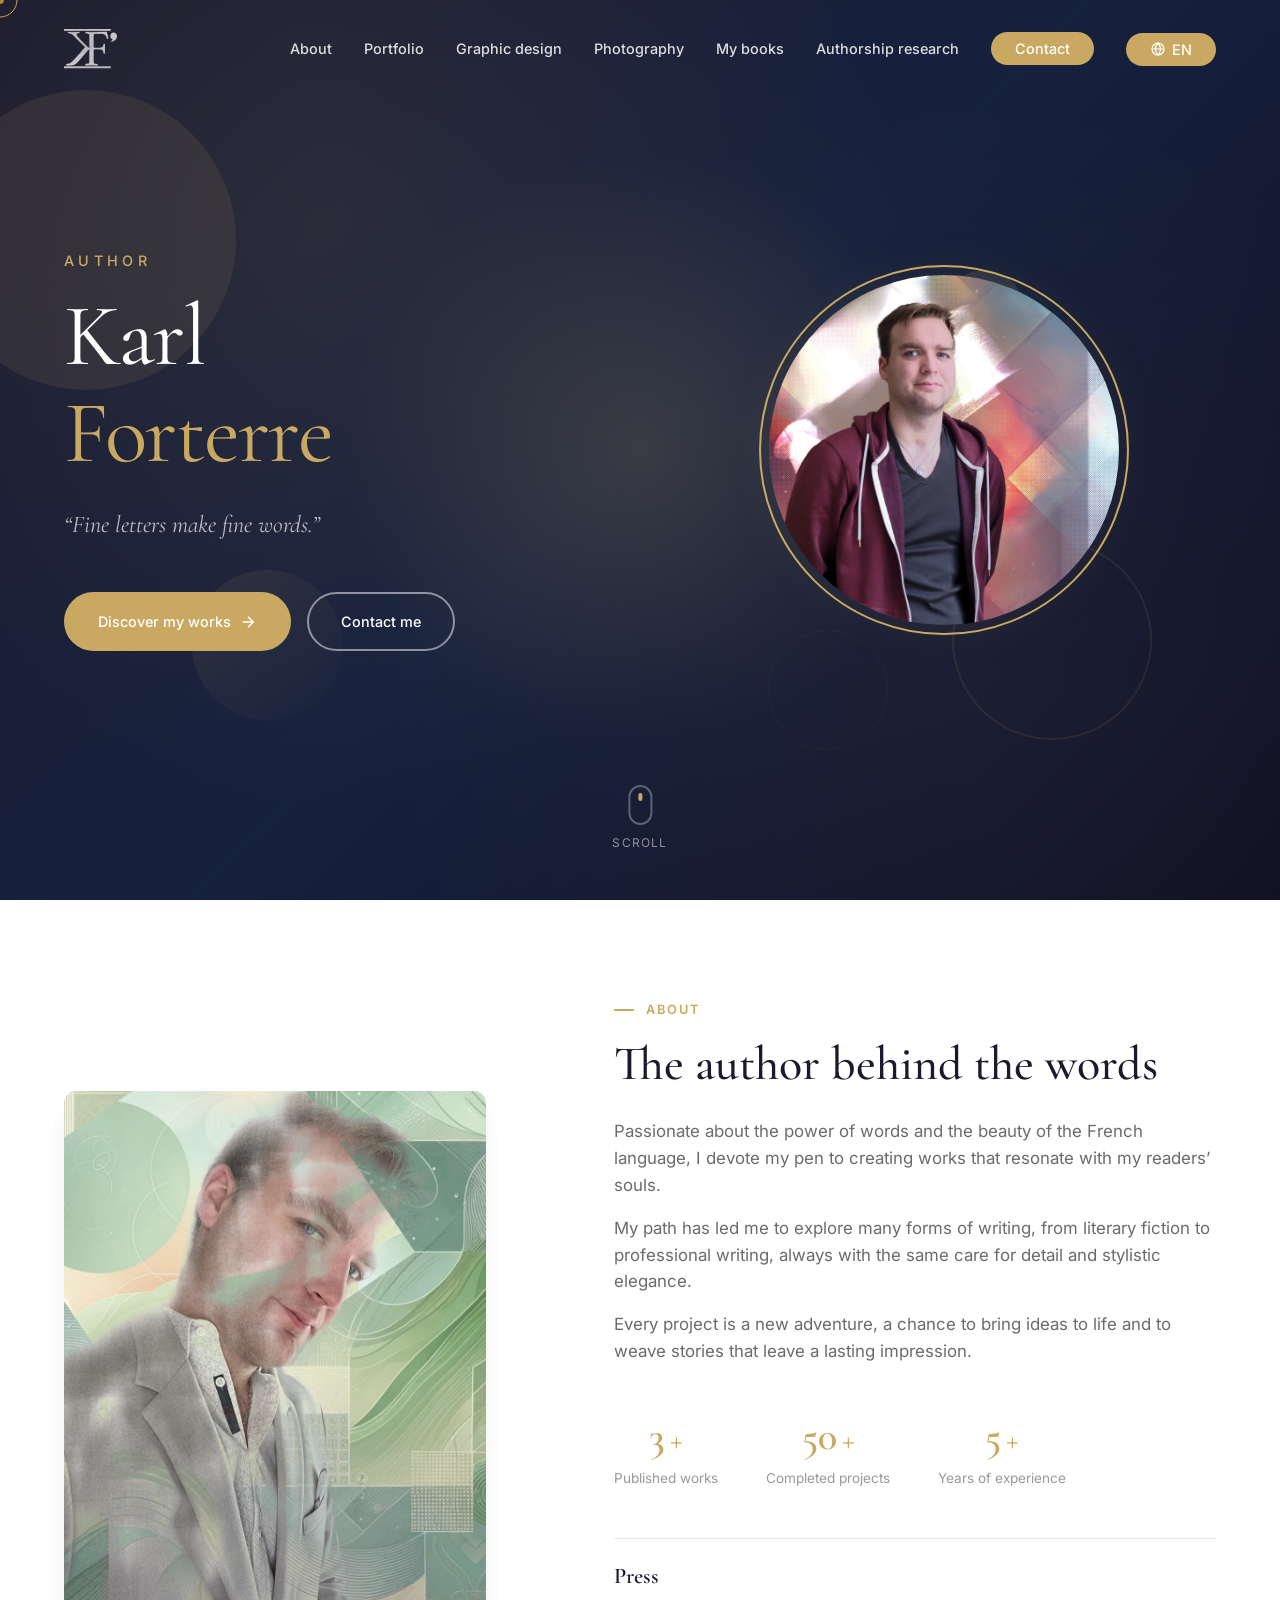
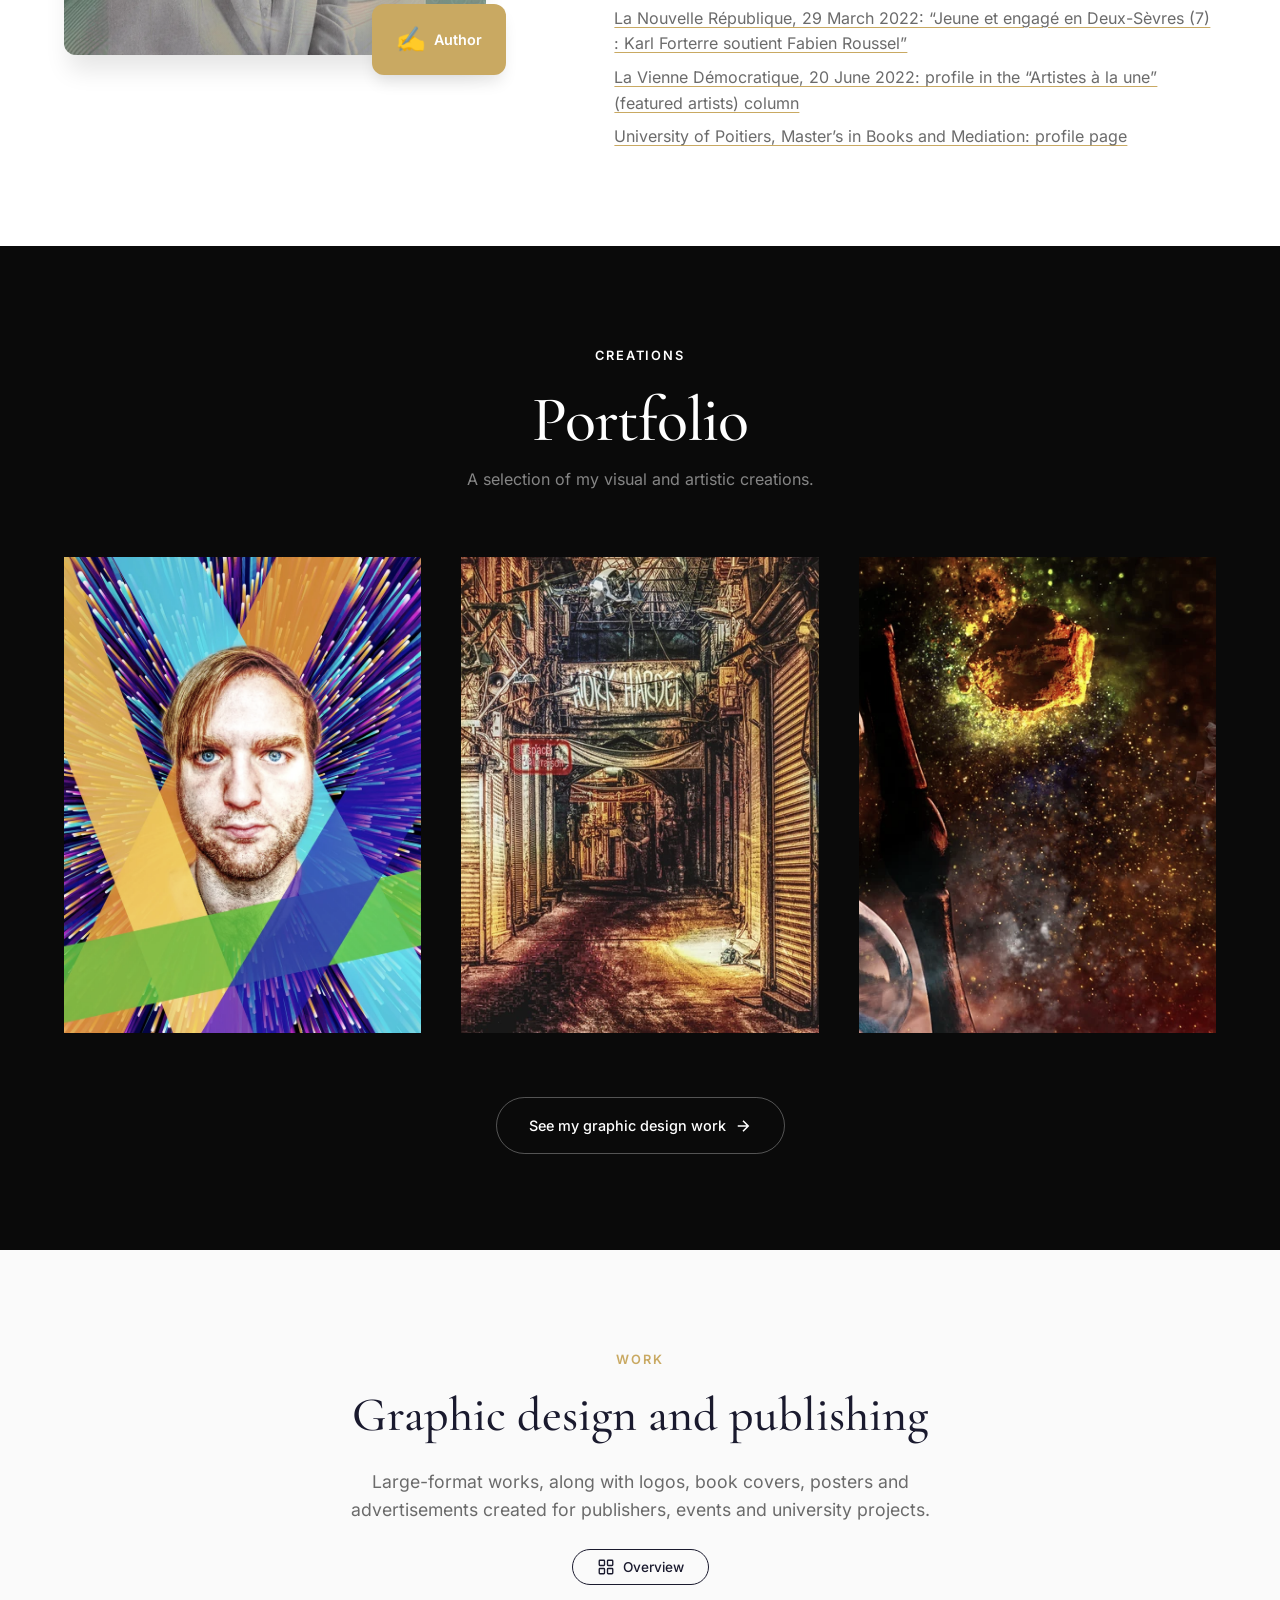
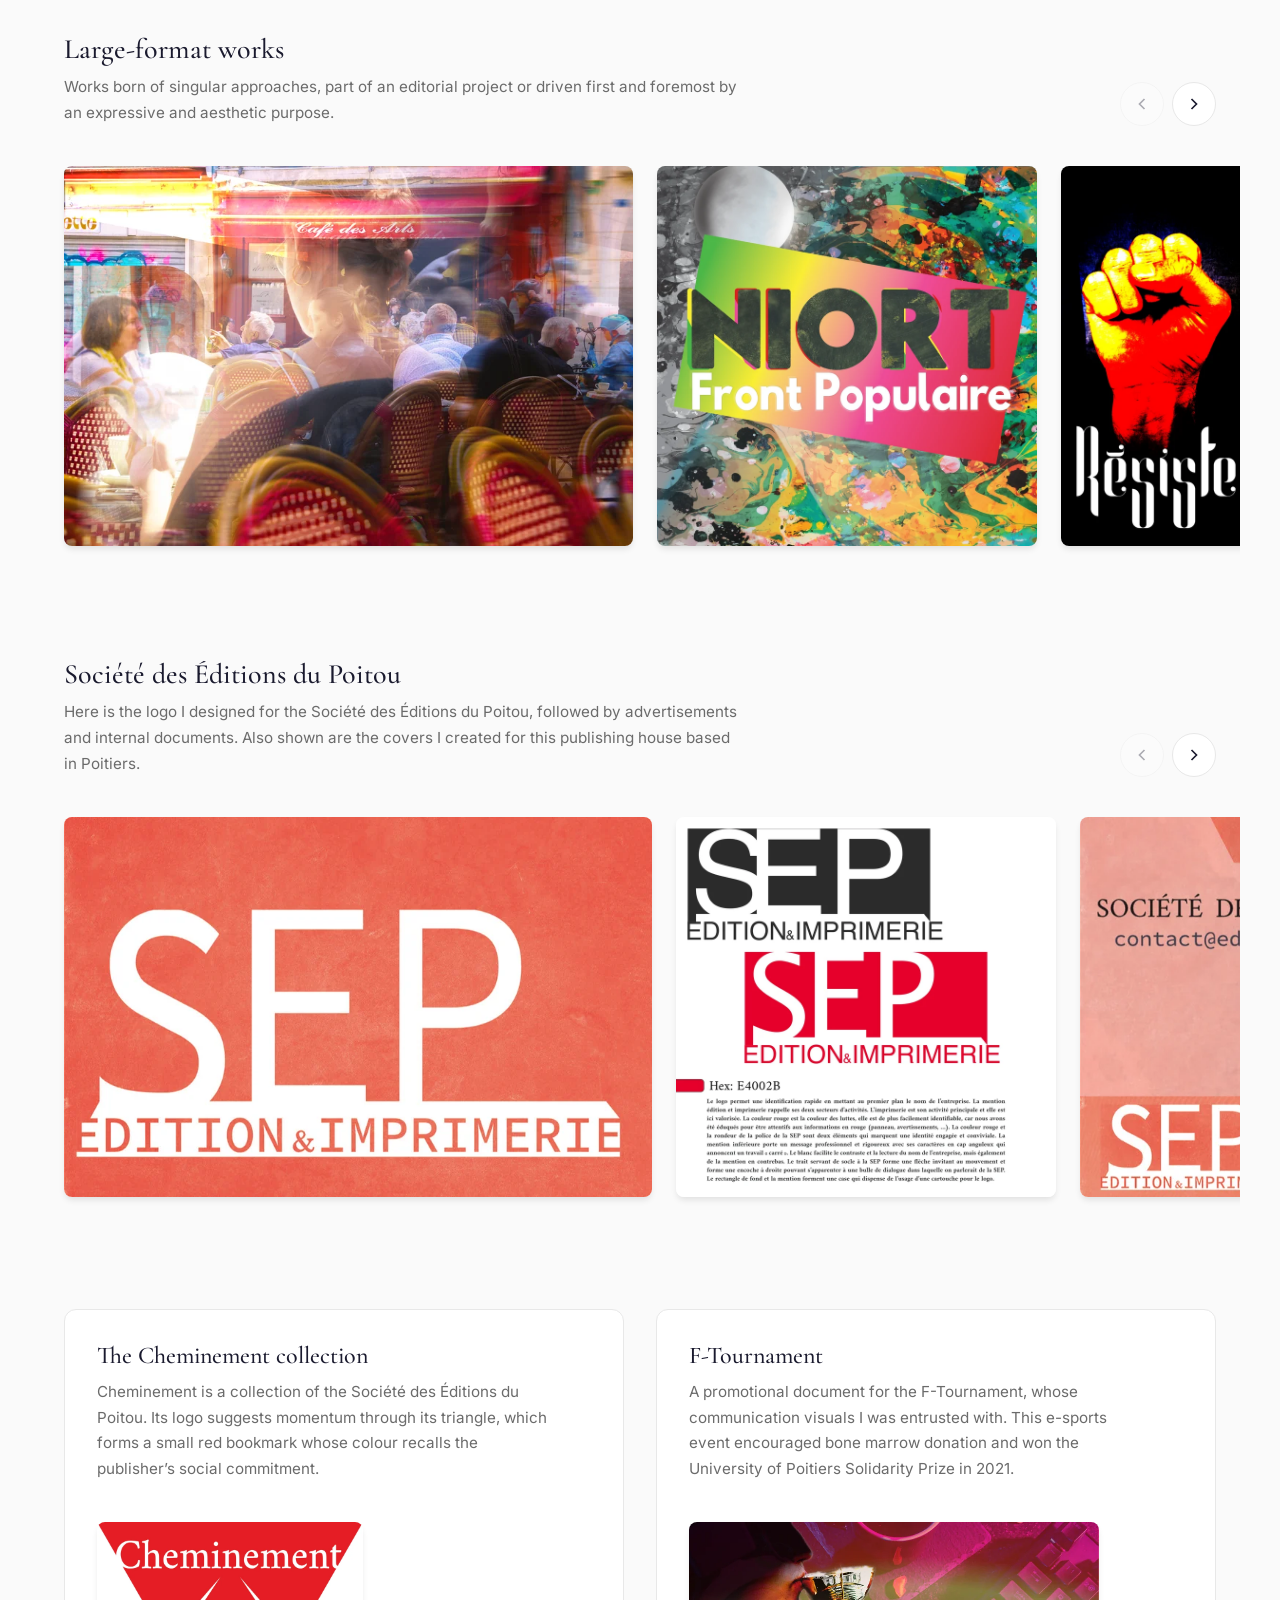
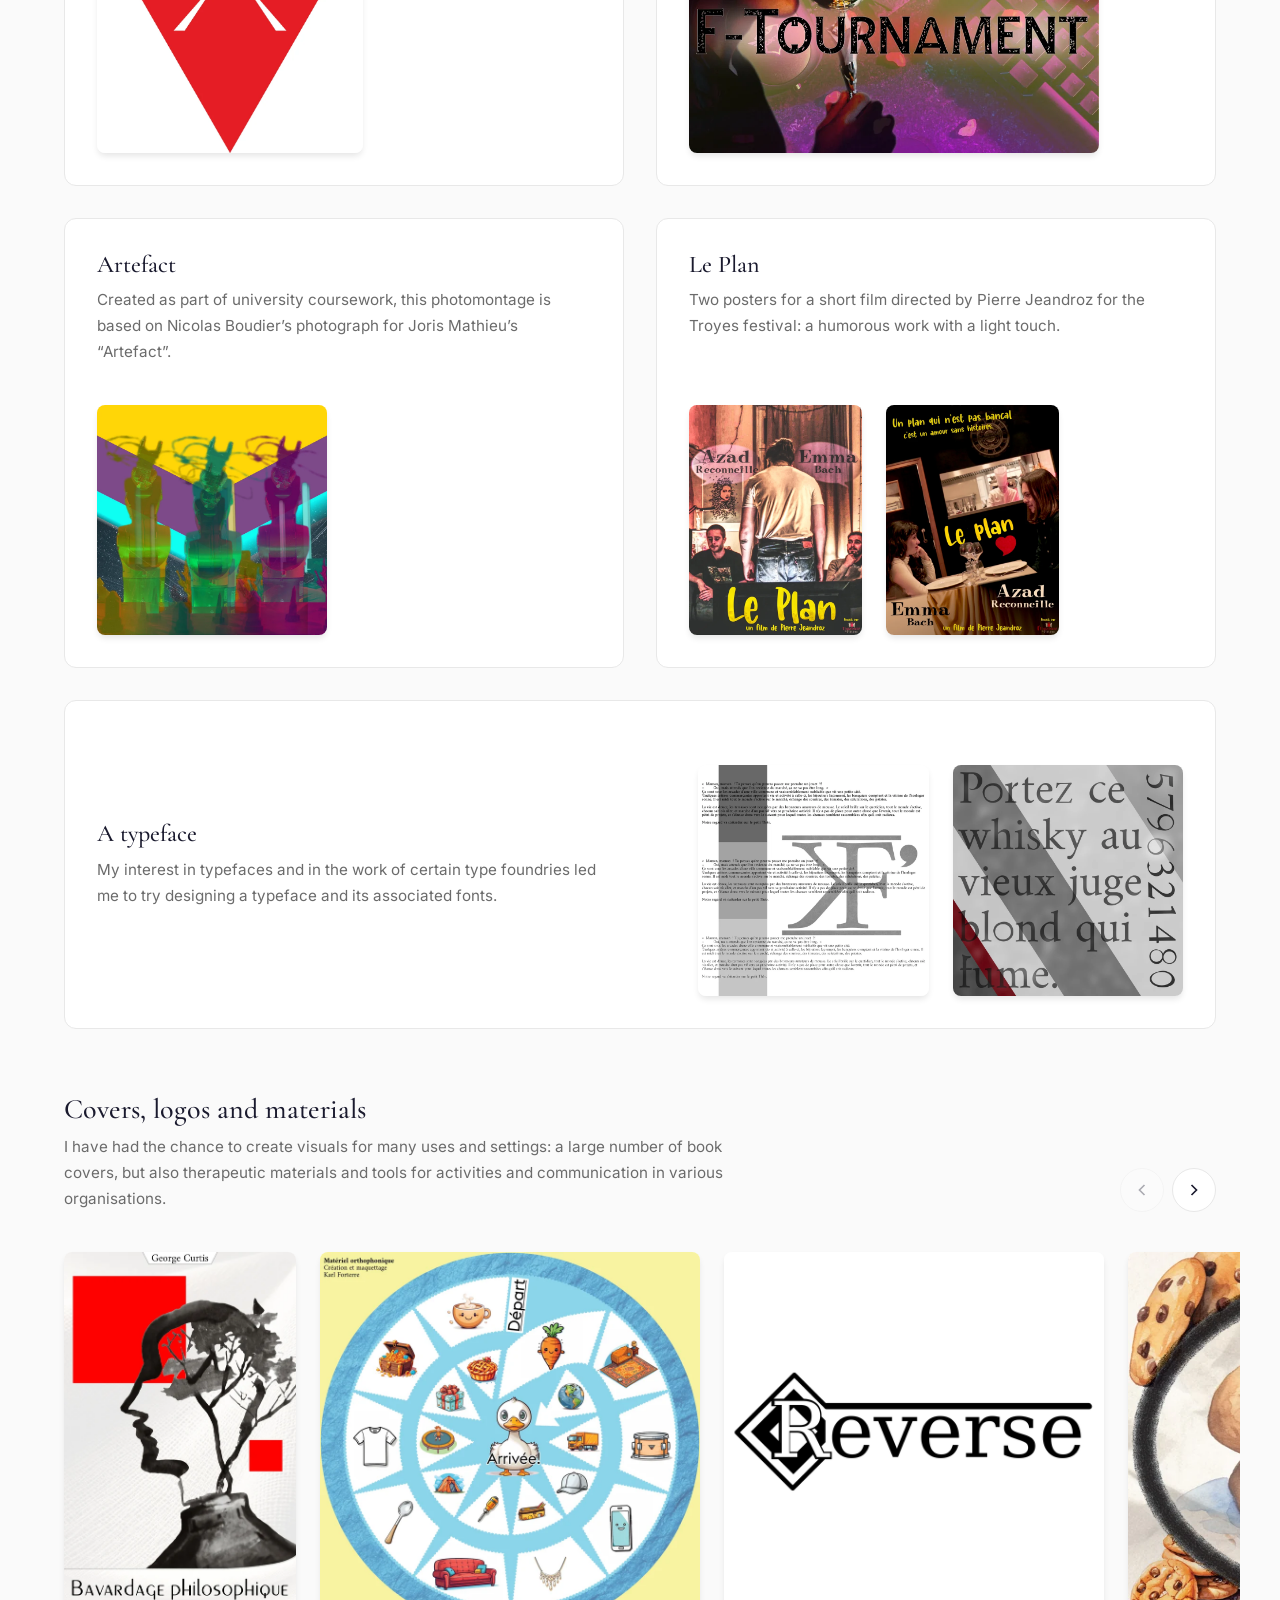
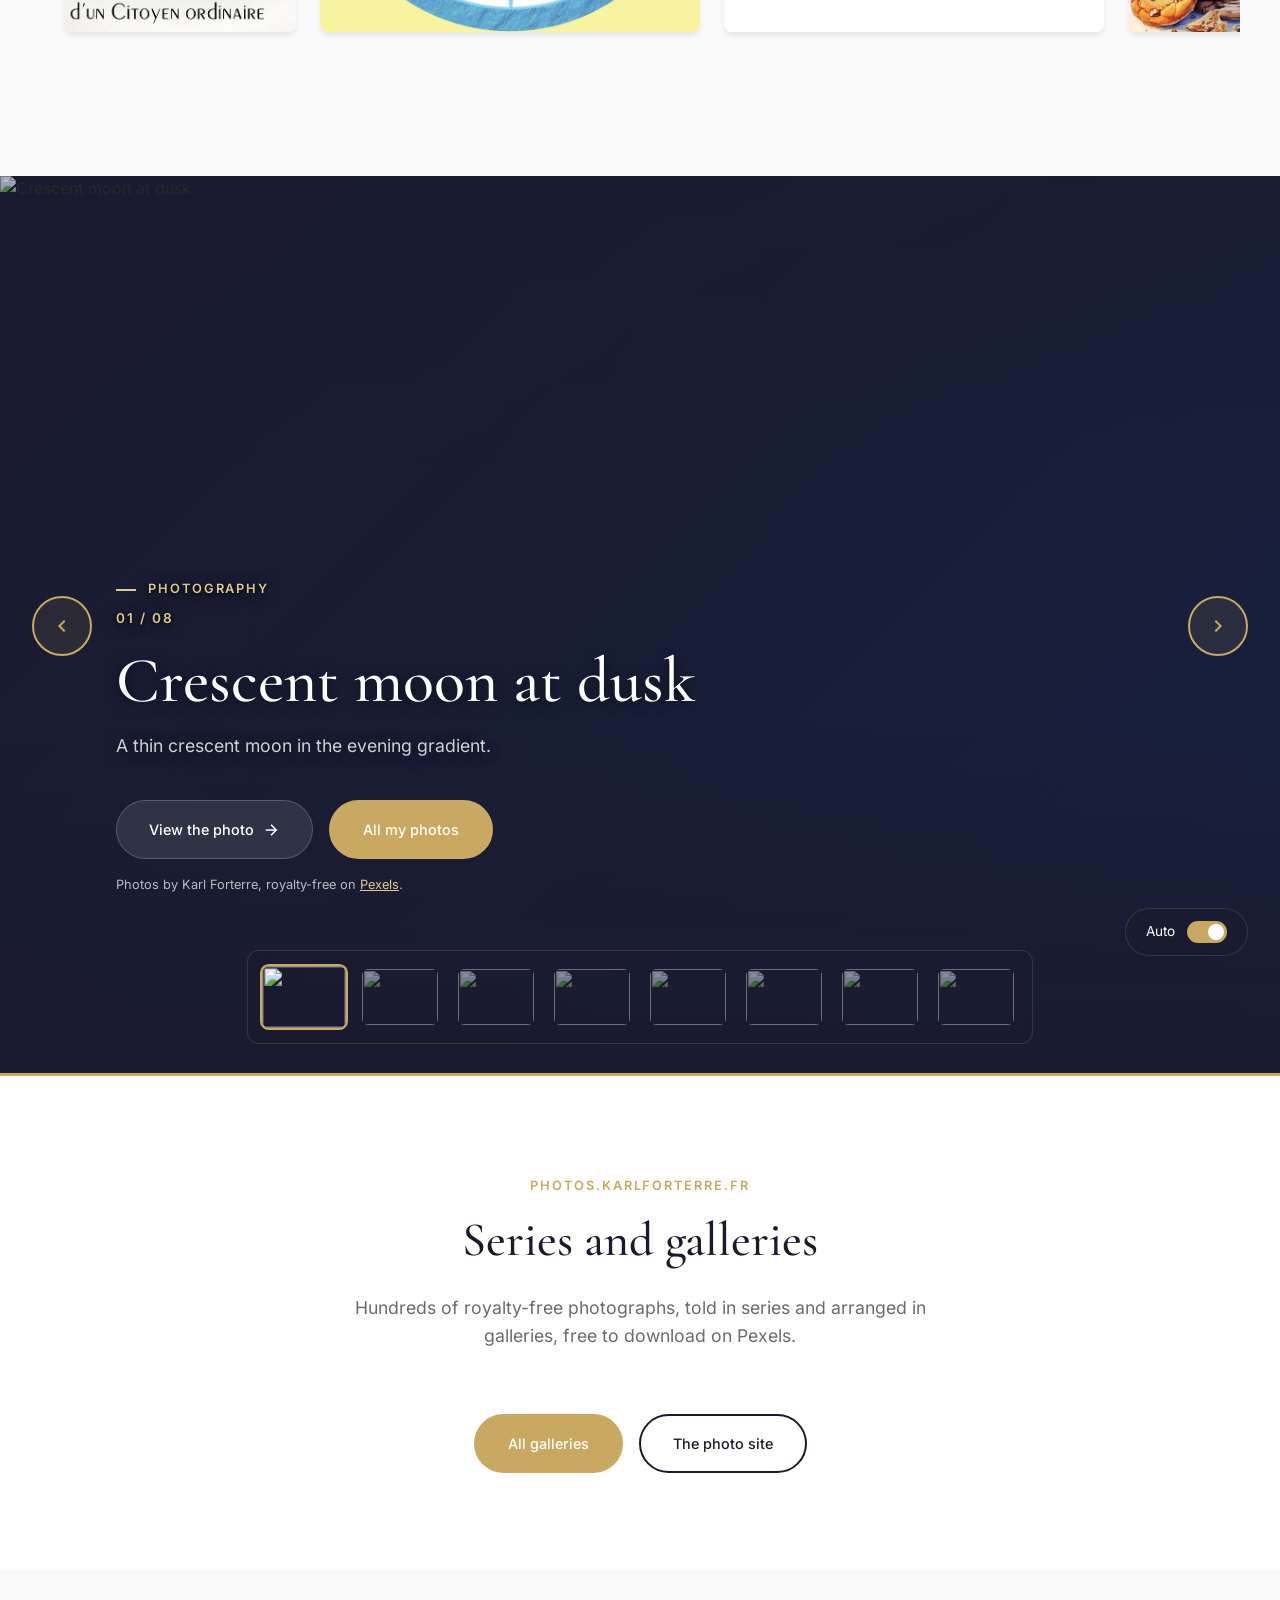
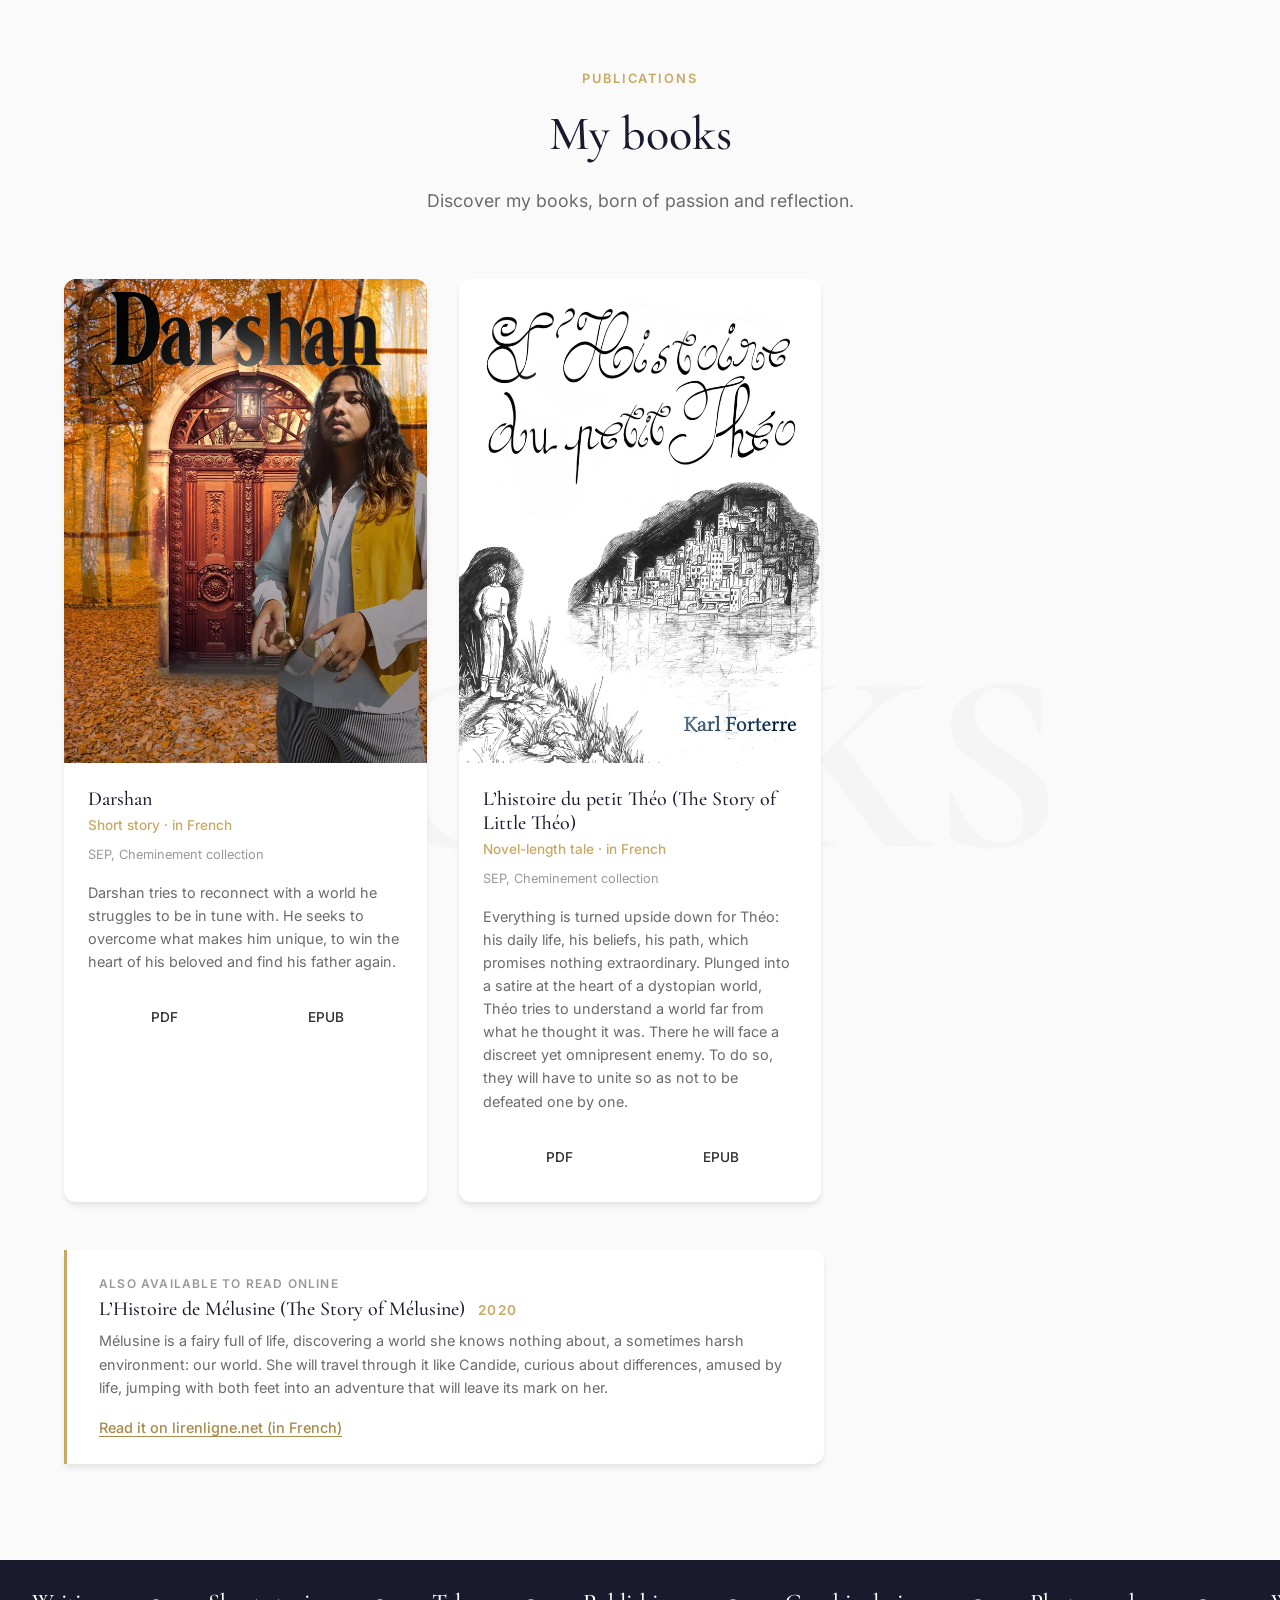
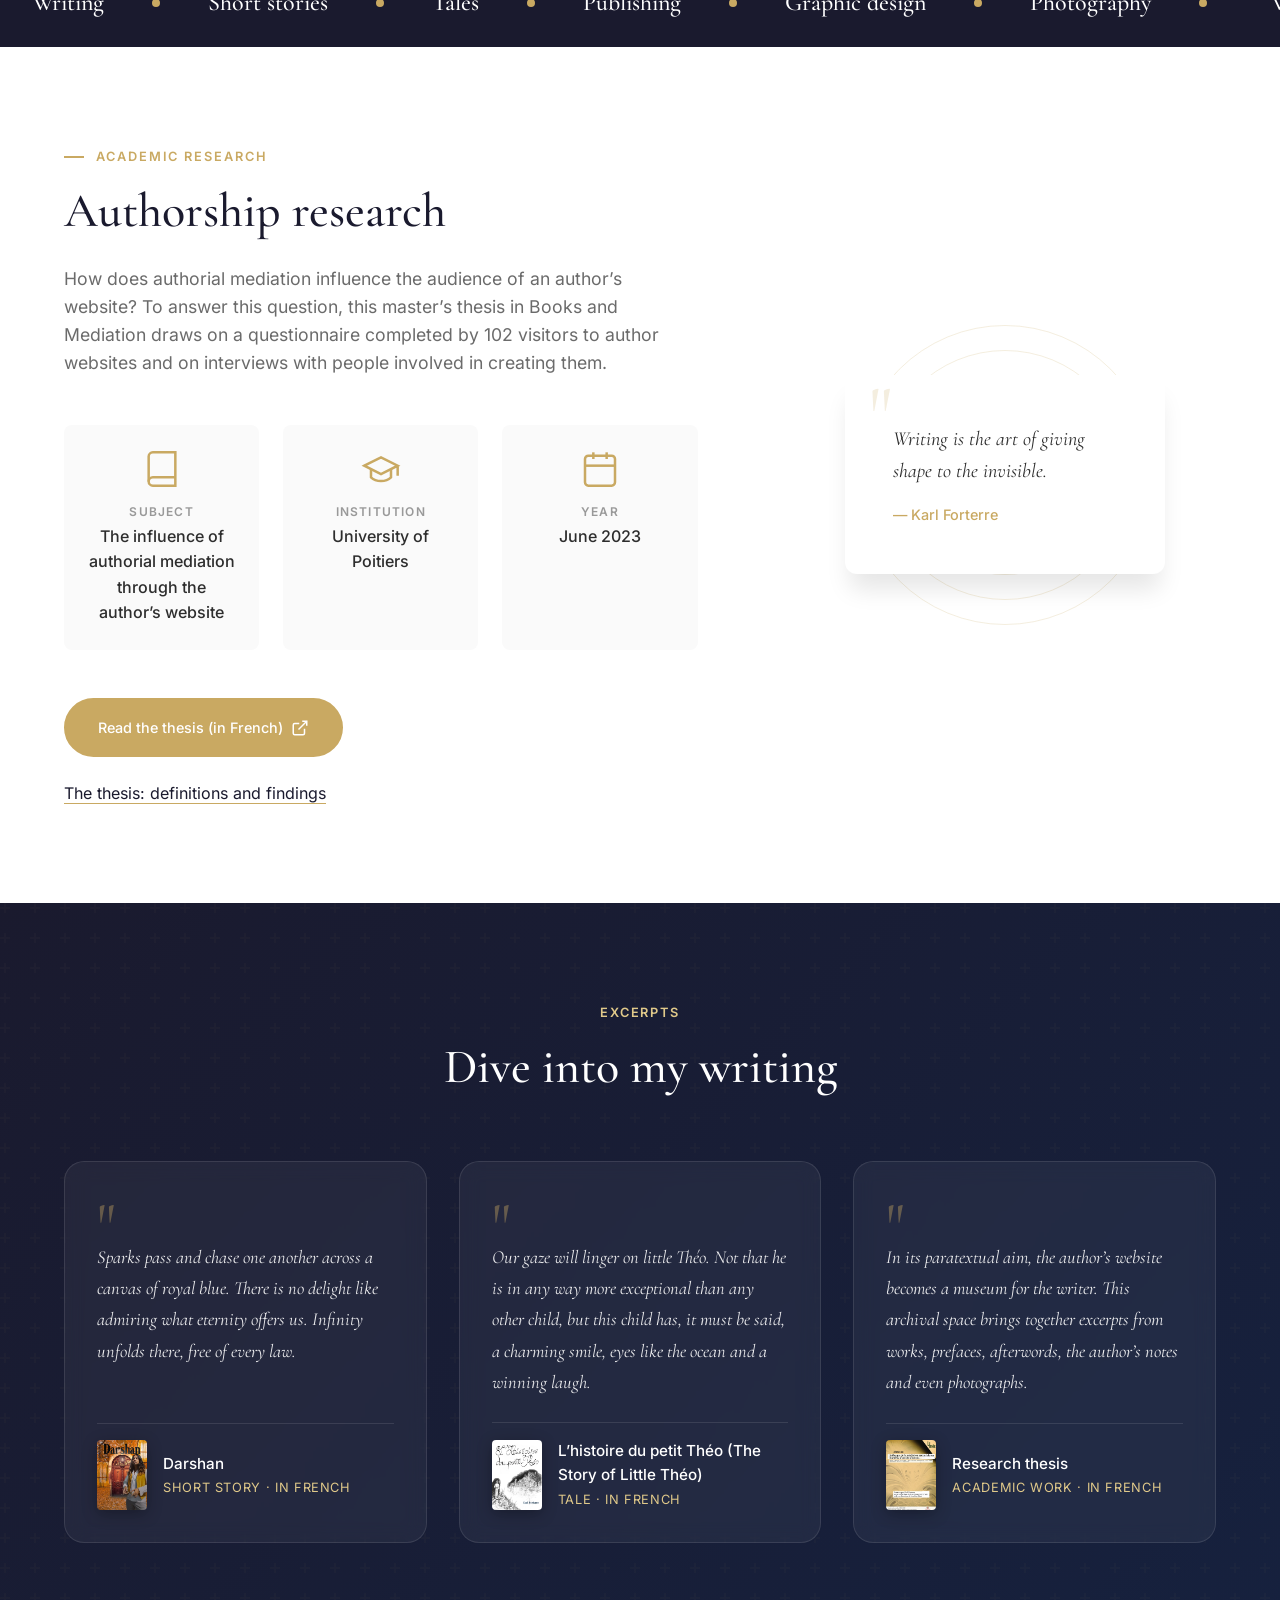
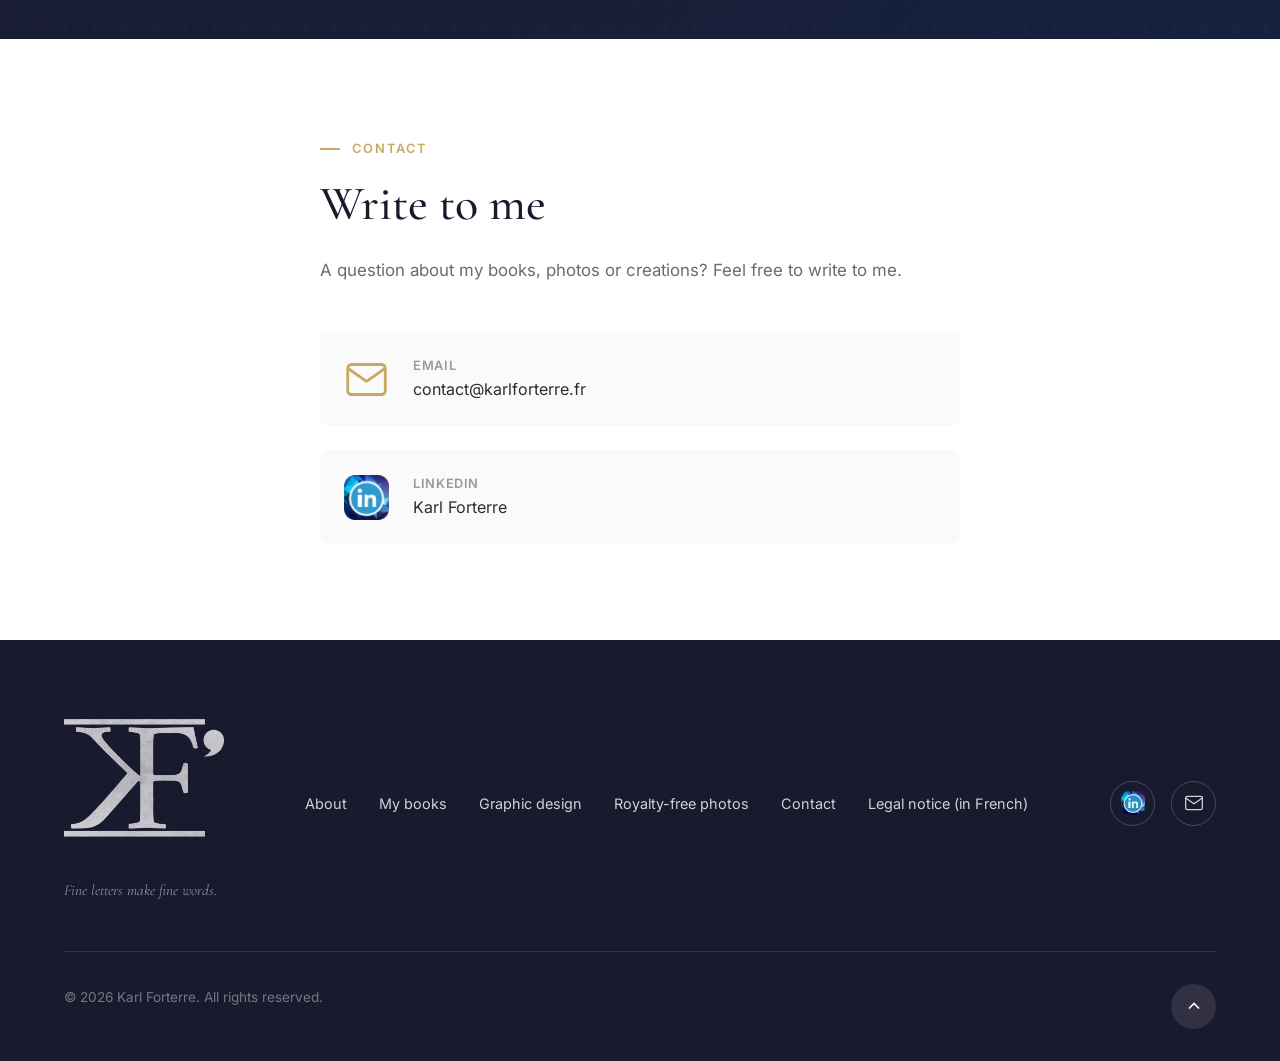
==== commit 7554a6ed: "Pages en anglais et en chinois mises à jour" ====
--- a/en/index.html
+++ b/en/index.html
@@ -57,6 +57,41 @@
                     "https://mastodon.social/@KarlForterre",
                     "https://bsky.app/profile/karlforterre.bsky.social",
                     "https://www.xiaohongshu.com/user/profile/678629da000000000801aa88"
+                ],
+                "subjectOf": [
+                    {
+                        "@type": "NewsArticle",
+                        "headline": "Jeune et engagé en Deux-Sèvres (7) : Karl Forterre soutient Fabien Roussel",
+                        "url": "https://www.lanouvellerepublique.fr/niort/jeune-et-engage-en-deux-sevres-n07-karl-forterre-soutient-fabien-roussel",
+                        "datePublished": "2022-03-29",
+                        "author": {
+                            "@type": "Person",
+                            "name": "Sébastien Kerouanton"
+                        },
+                        "publisher": {
+                            "@type": "Organization",
+                            "name": "La Nouvelle République"
+                        }
+                    },
+                    {
+                        "@type": "Article",
+                        "headline": "Karl Forterre #juin 2022",
+                        "url": "https://viennedemocratique.fr/karl-forterre-juin-2022/",
+                        "datePublished": "2022-06-20",
+                        "publisher": {
+                            "@type": "Organization",
+                            "name": "La Vienne Démocratique"
+                        }
+                    },
+                    {
+                        "@type": "ProfilePage",
+                        "name": "Karl Forterre – Master LiMés",
+                        "url": "https://ll.univ-poitiers.fr/masterlivre/?page_id=4973",
+                        "publisher": {
+                            "@type": "CollegeOrUniversity",
+                            "name": "Université de Poitiers"
+                        }
+                    }
                 ]
             },
             {
@@ -316,6 +351,14 @@
                             <span class="stat-label">Years of experience</span>
                         </div>
                     </div>
+                    <div class="about-presse reveal-element" data-delay="0.5">
+                        <h3 class="about-presse-titre">Press</h3>
+                        <ul class="about-presse-liste">
+                            <li><a href="https://www.lanouvellerepublique.fr/niort/jeune-et-engage-en-deux-sevres-n07-karl-forterre-soutient-fabien-roussel" hreflang="fr" target="_blank" rel="noopener">La Nouvelle République, 29 March 2022: “Jeune et engagé en Deux-Sèvres (7) : Karl Forterre soutient Fabien Roussel”</a></li>
+                            <li><a href="https://viennedemocratique.fr/karl-forterre-juin-2022/" hreflang="fr" target="_blank" rel="noopener">La Vienne Démocratique, 20 June 2022: profile in the “Artistes à la une” (featured artists) column</a></li>
+                            <li><a href="https://ll.univ-poitiers.fr/masterlivre/?page_id=4973" hreflang="fr" target="_blank" rel="noopener">University of Poitiers, Master’s in Books and Mediation: profile page</a></li>
+                        </ul>
+                    </div>
                 </div>
             </div>
         </div>
--- a/styles.css
+++ b/styles.css
@@ -1387,6 +1387,42 @@
 .about-stats {
     display: flex;
     gap: var(--space-2xl);
+}
+
+/* Presse : les pages qui parlent de l'auteur */
+.about-presse {
+    margin-top: var(--space-2xl);
+    padding-top: var(--space-lg);
+    border-top: 1px solid var(--color-border);
+}
+
+.about-presse-titre {
+    font-family: var(--font-heading);
+    font-size: 1.4rem;
+    font-weight: 600;
+    color: var(--color-primary);
+    margin-bottom: var(--space-md);
+}
+
+.about-presse-liste {
+    list-style: none;
+    margin: 0;
+    padding: 0;
+    display: grid;
+    gap: var(--space-sm);
+}
+
+.about-presse-liste a {
+    color: var(--color-text-light);
+    text-decoration: underline;
+    text-decoration-color: var(--color-accent);
+    text-underline-offset: 3px;
+    transition: color var(--transition-fast);
+}
+
+.about-presse-liste a:hover,
+.about-presse-liste a:focus-visible {
+    color: var(--color-accent-dark);
 }
 
 .stat {
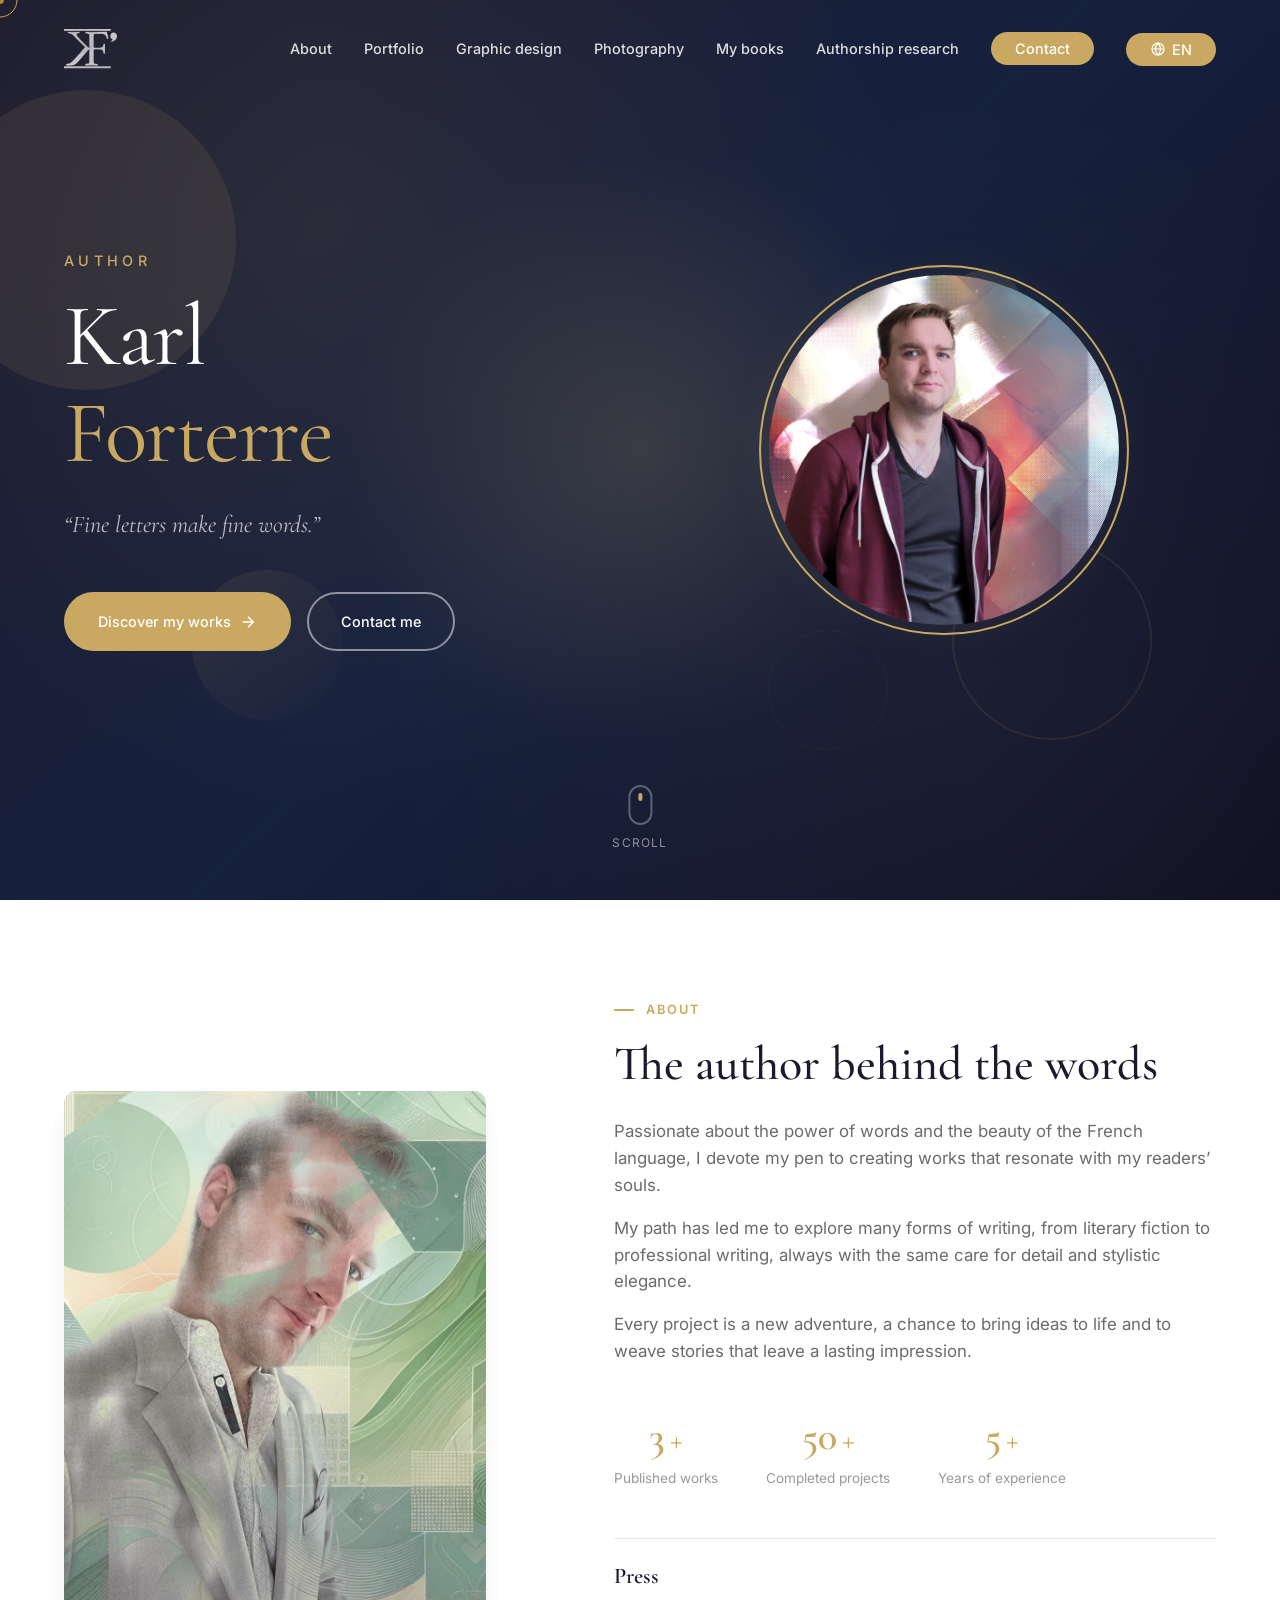
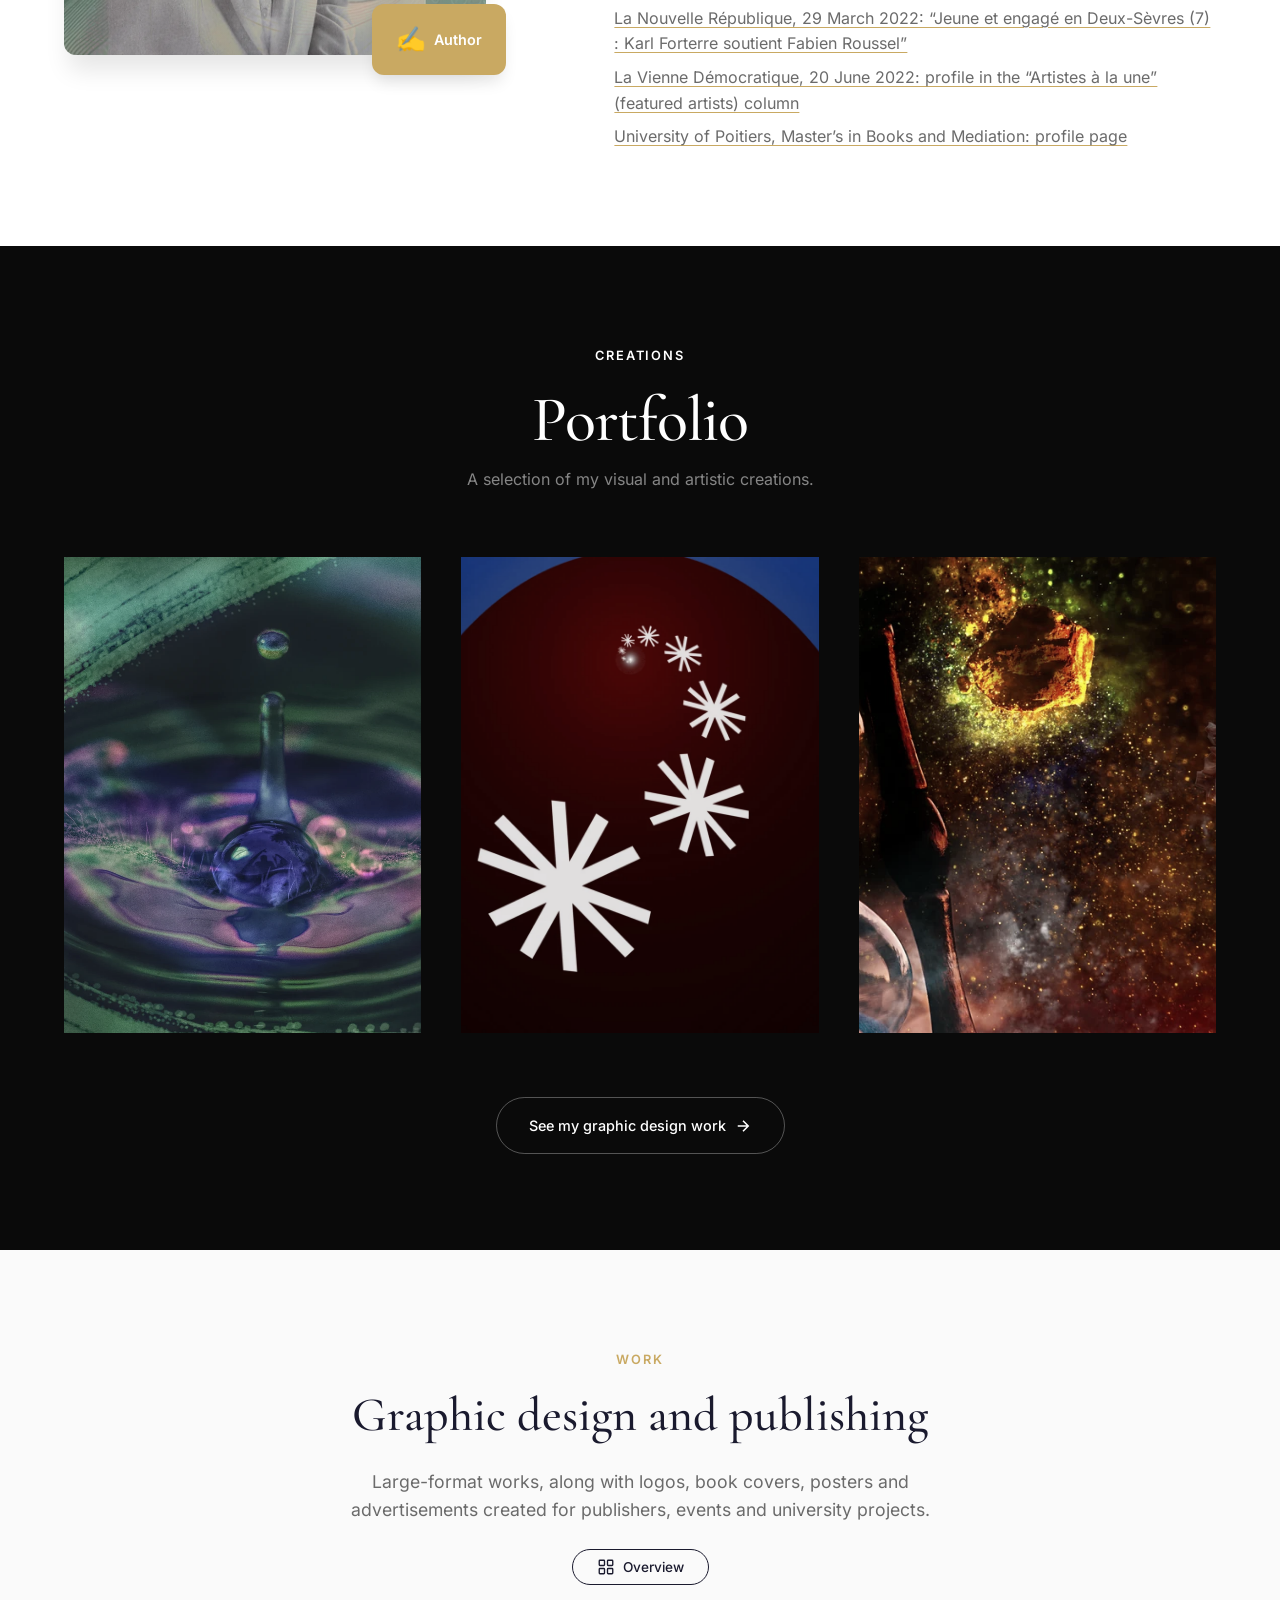
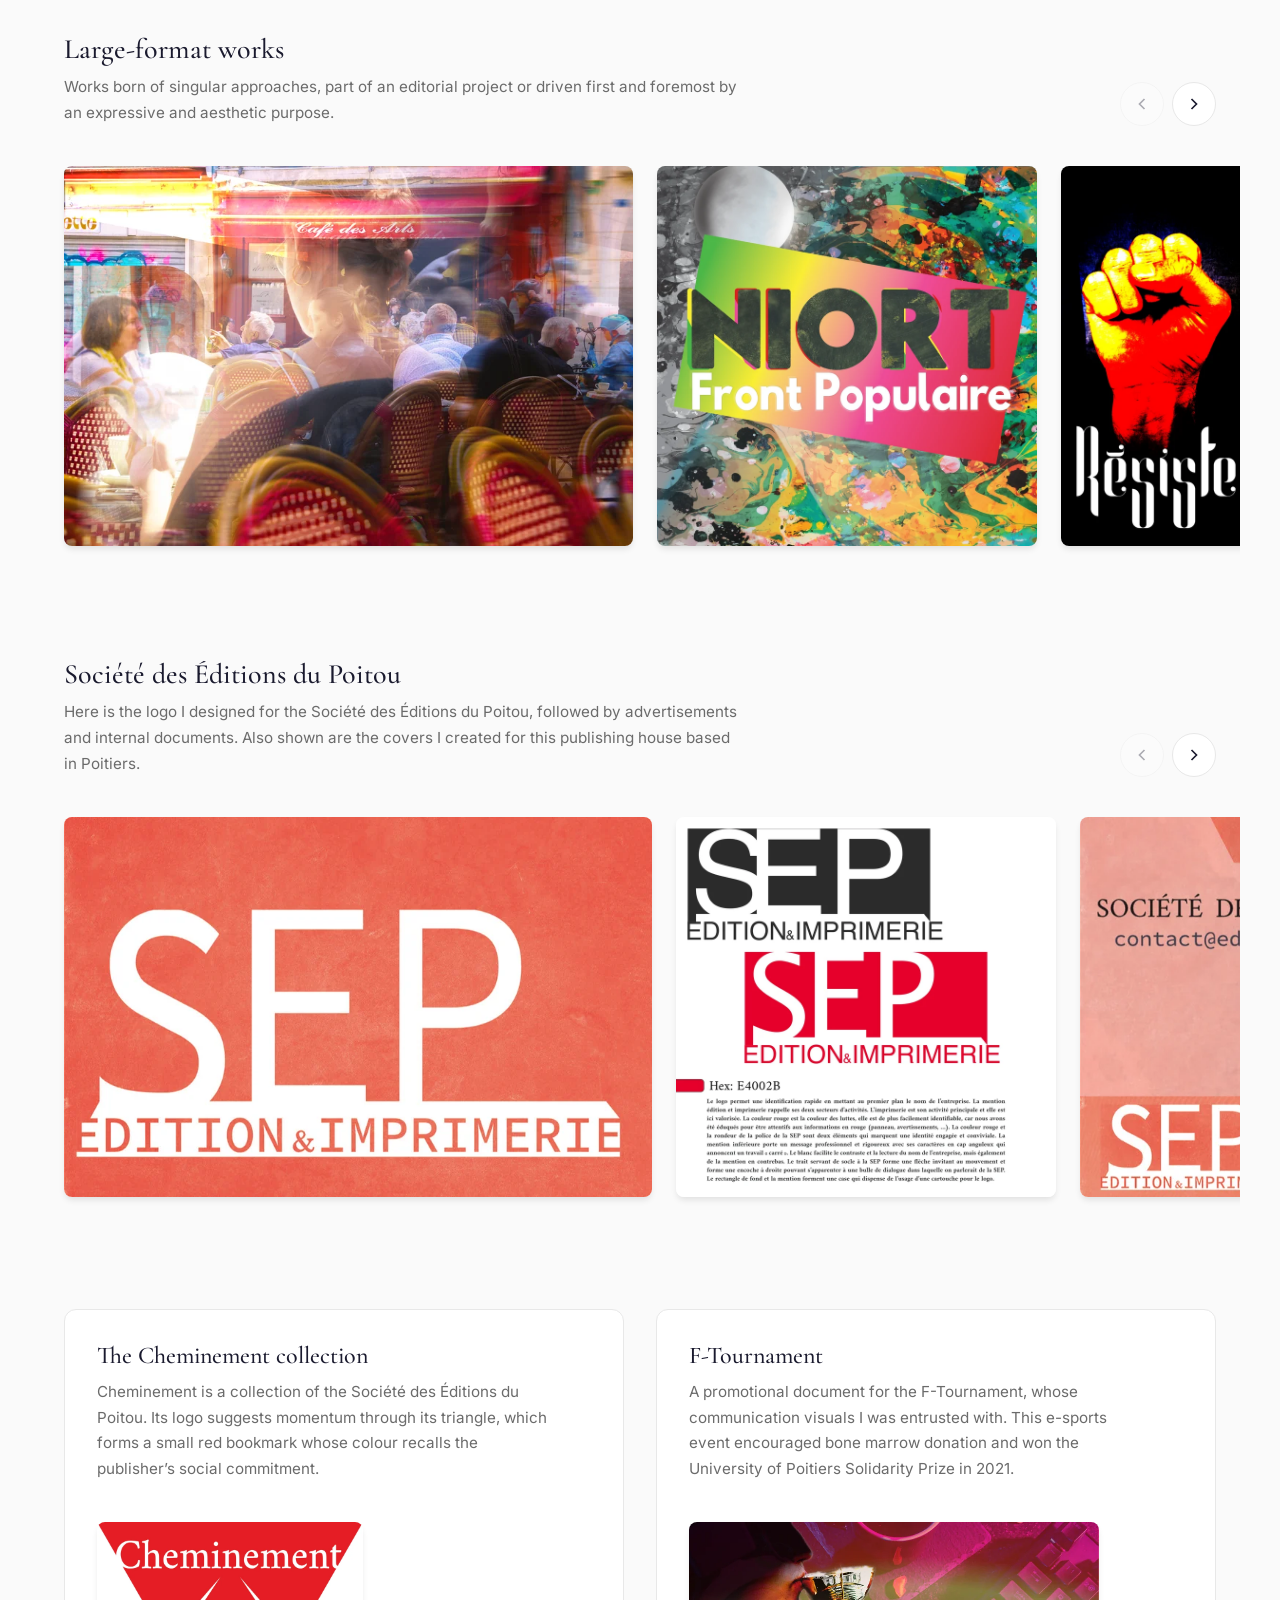
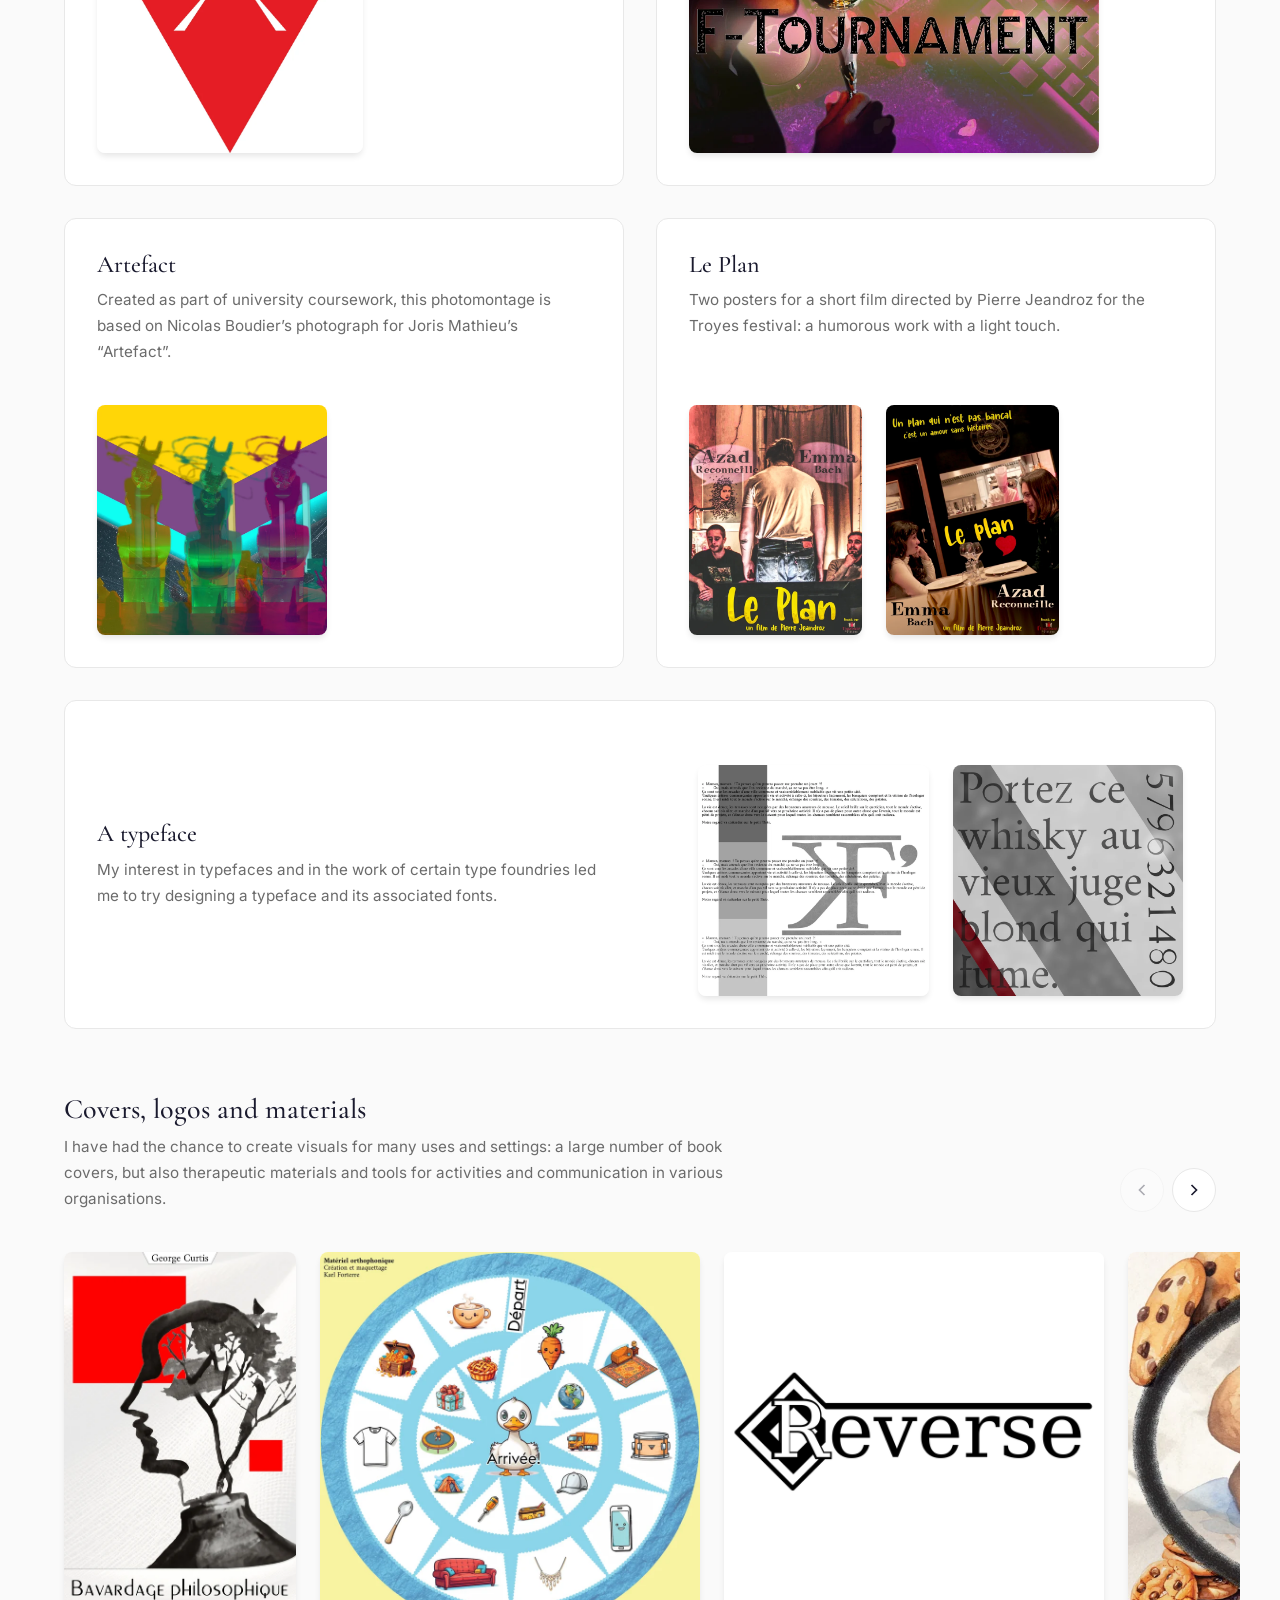
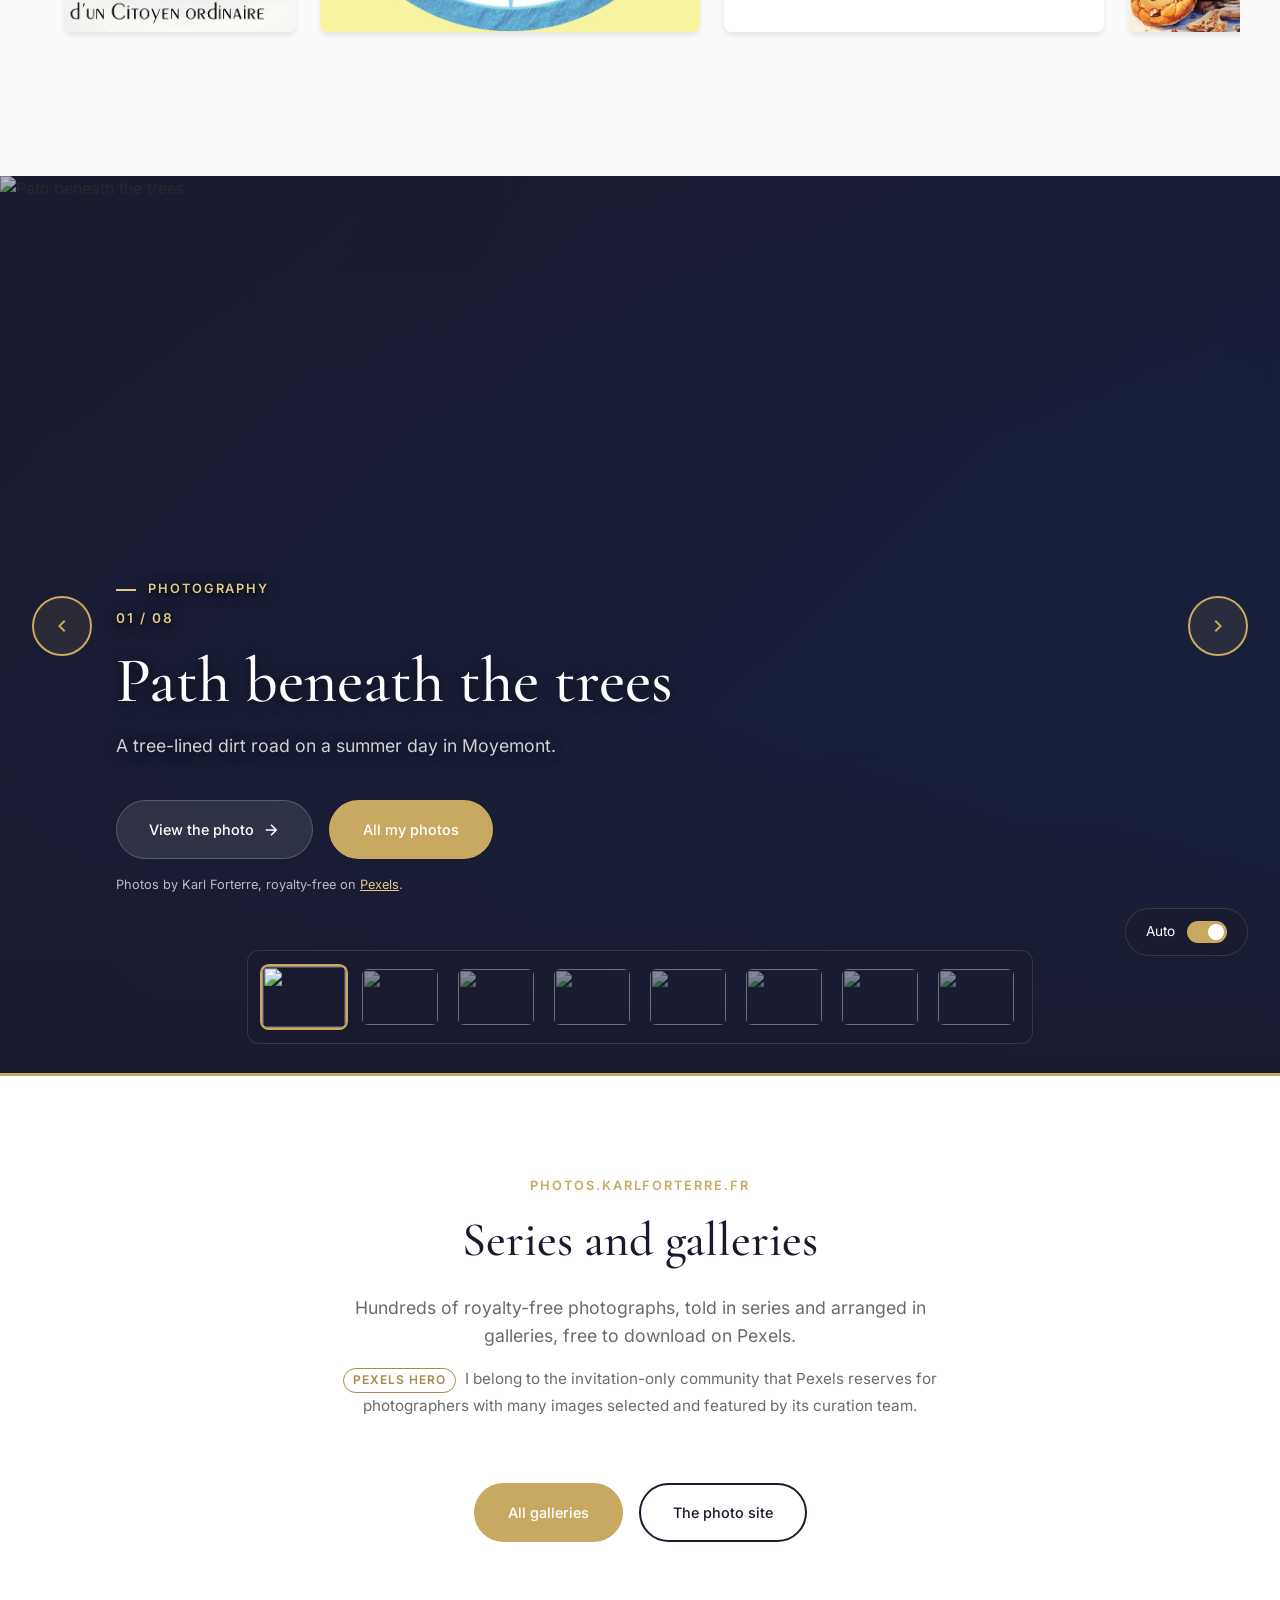
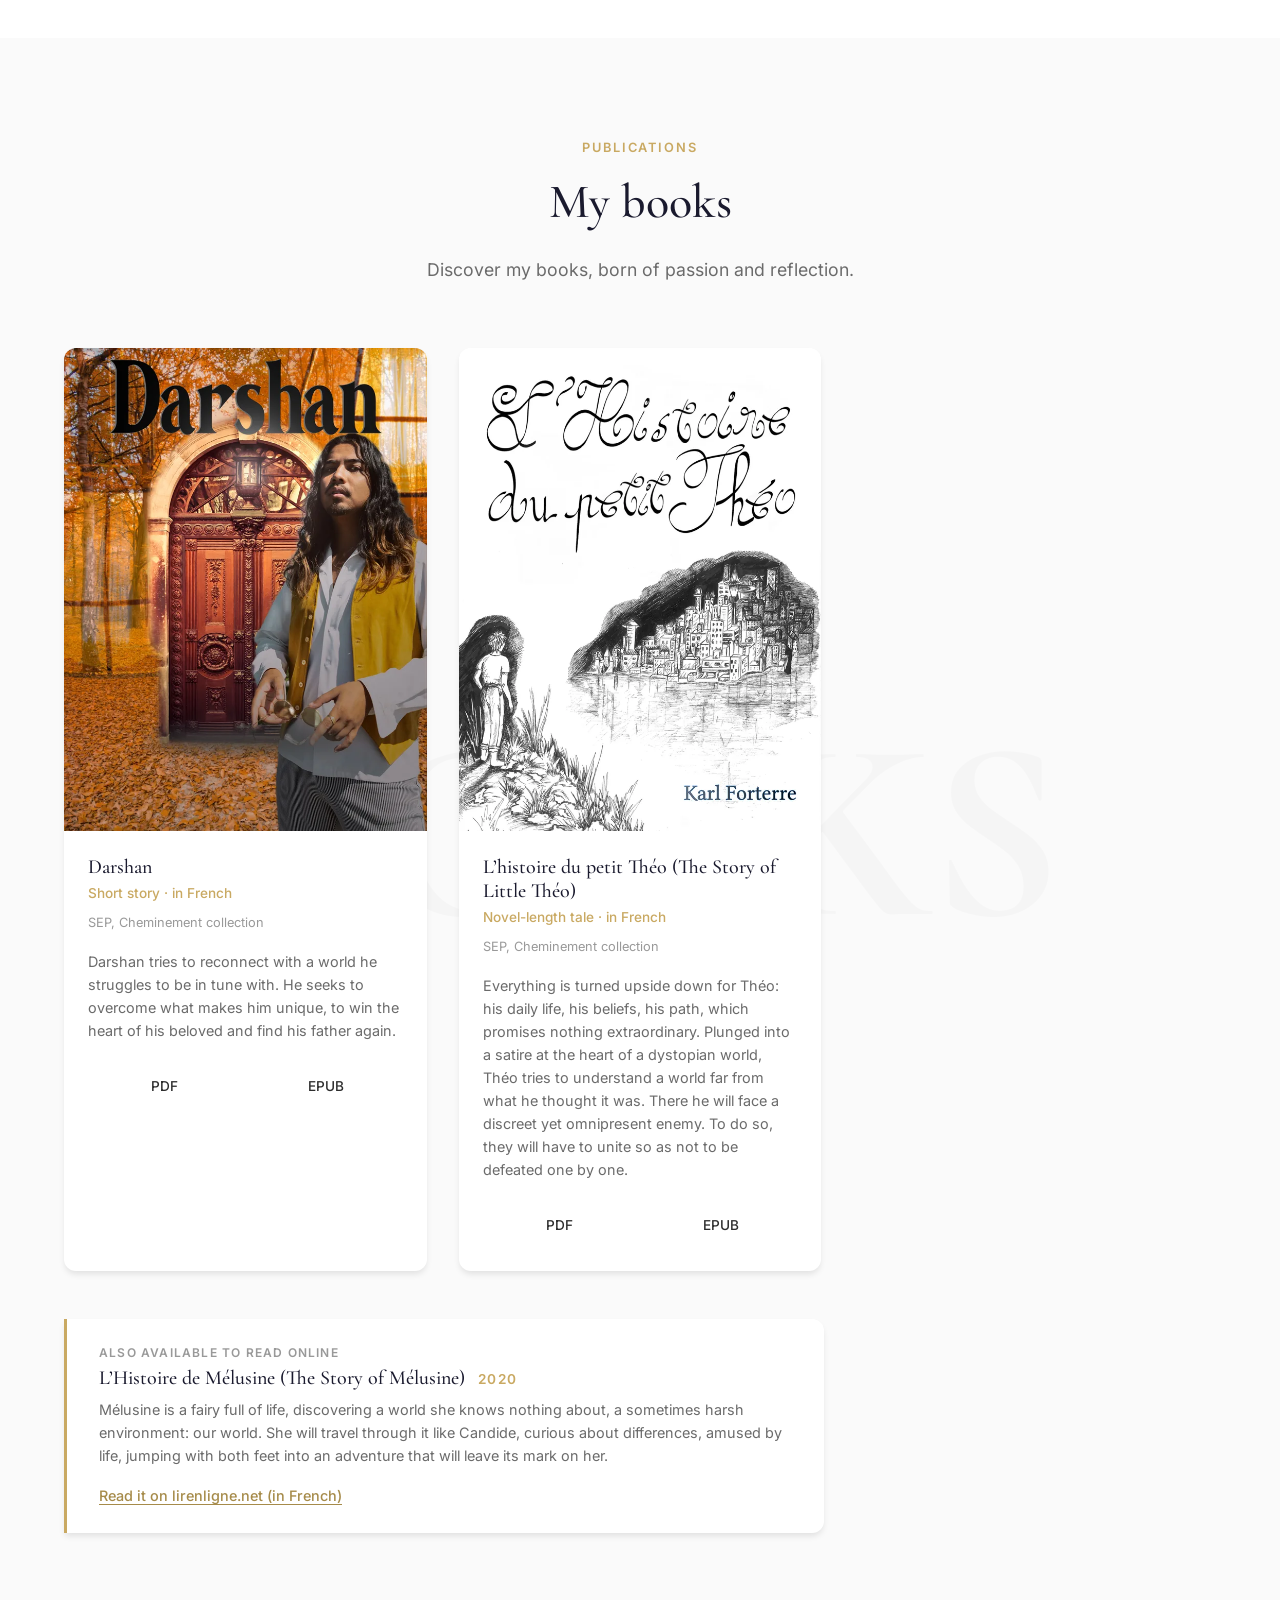
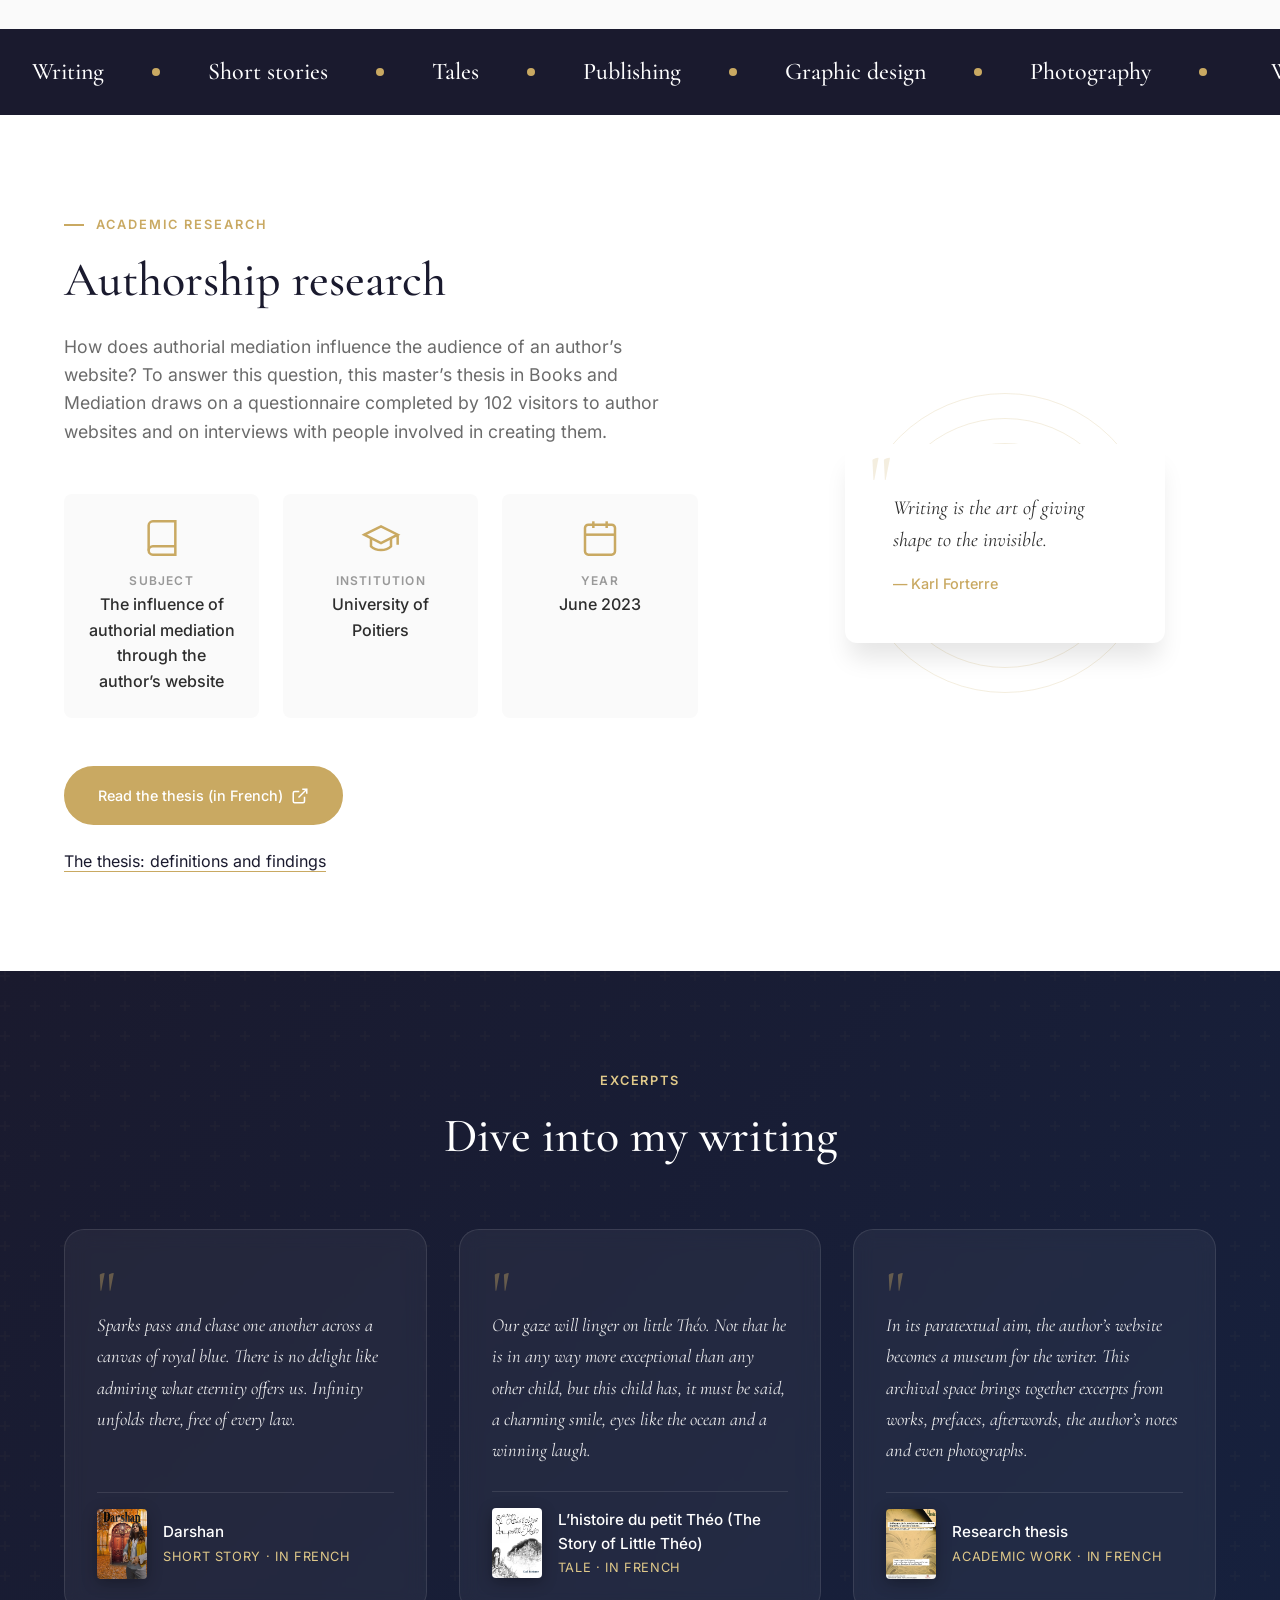
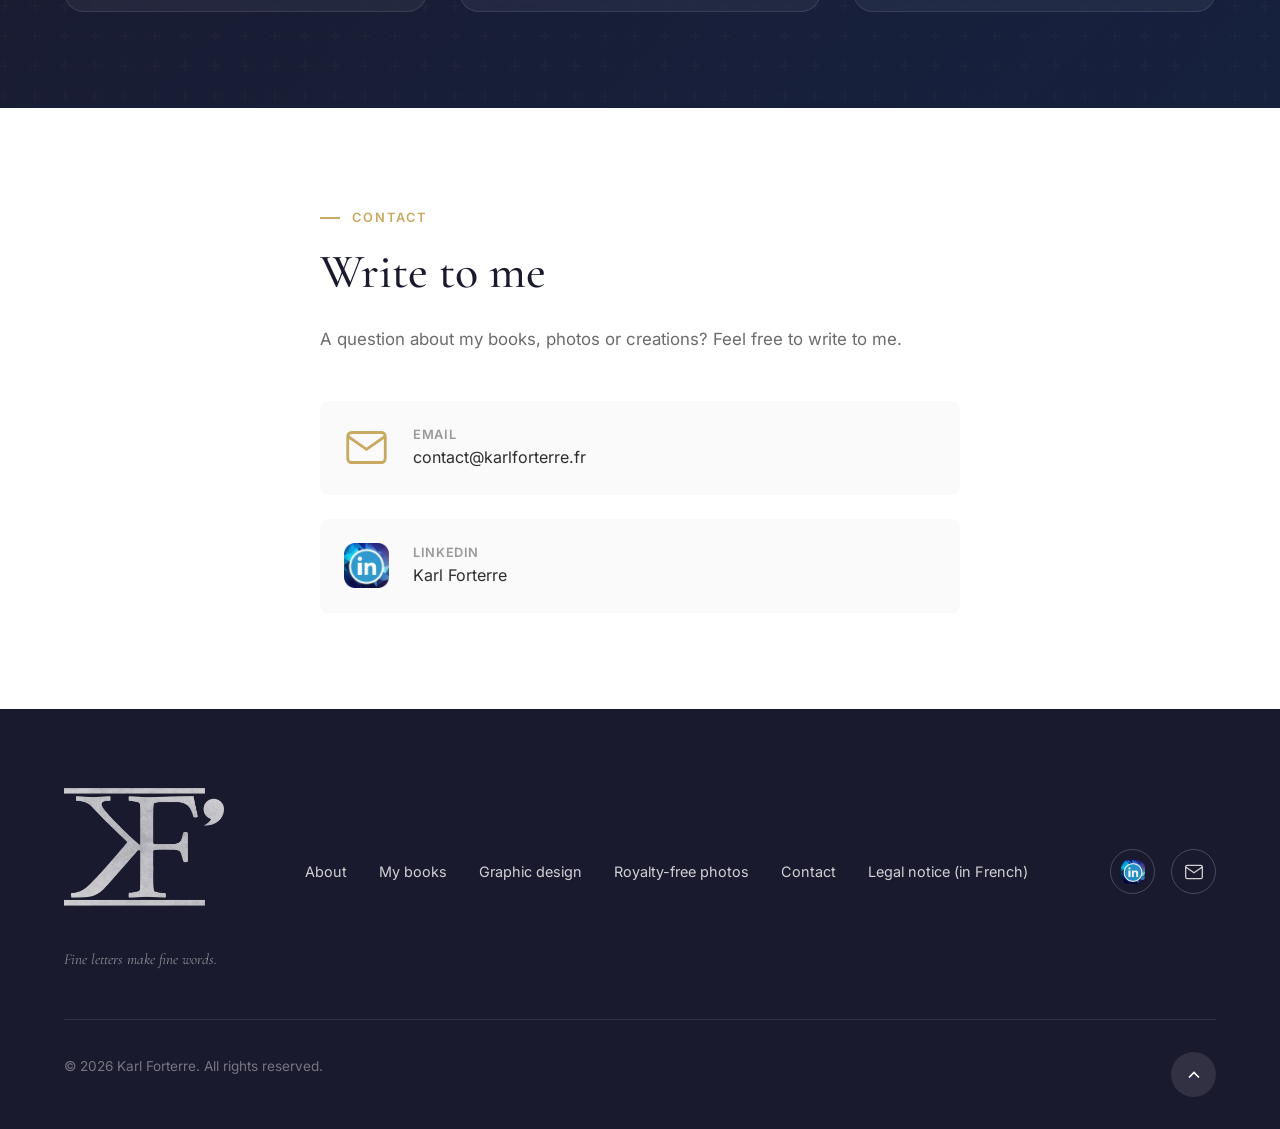
==== commit aa9b2780: "Pexels Hero : badge dans la section du site photo, données structurées et llms.txt Karl Forterre fai" ====
--- a/en/index.html
+++ b/en/index.html
@@ -50,6 +50,7 @@
                 },
                 "description": "Auteur de deux livres parus en 2023, Darshan et L'histoire du petit Théo, photographe et graphiste, Karl Forterre a consacré son mémoire de master à la médiation auctoriale des sites d'auteurs.",
                 "knowsAbout": ["écriture", "édition", "graphisme", "photographie", "médiation auctoriale", "site d'auteur"],
+                "award": "Pexels Hero",
                 "sameAs": [
                     "https://photos.karlforterre.fr/",
                     "https://www.pexels.com/@karl-forterre-28489473",
@@ -763,6 +764,7 @@
                 <span class="section-label reveal-element">photos.karlforterre.fr</span>
                 <h2 class="section-title reveal-element">Series and galleries</h2>
                 <p class="section-description reveal-element">Hundreds of royalty-free photographs, told in series and arranged in galleries, free to download on Pexels.</p>
+                <p class="site-photo-distinction reveal-element"><a href="https://www.pexels.com/@karl-forterre-28489473" class="site-photo-badge" target="_blank" rel="noopener">Pexels Hero</a> <span>I belong to the invitation-only community that Pexels reserves for photographers with many images selected and featured by its curation team.</span></p>
                 <p class="site-photo-chiffres" id="site-photo-chiffres" hidden data-sans-traduction></p>
             </div>
 
--- a/styles.css
+++ b/styles.css
@@ -4075,6 +4075,35 @@
     display: none !important;
 }
 
+.site-photo-distinction {
+    max-width: 600px;
+    margin: var(--space-md) auto 0;
+    font-size: 0.95rem;
+    line-height: 1.7;
+    color: var(--color-text-light);
+}
+
+.site-photo-badge {
+    display: inline-block;
+    margin-right: 0.4em;
+    padding: 0.1em 0.75em;
+    border: 1px solid var(--color-accent-dark);
+    border-radius: 999px;
+    font-size: 0.75rem;
+    font-weight: 600;
+    letter-spacing: 0.08em;
+    text-transform: uppercase;
+    white-space: nowrap;
+    color: var(--color-accent-dark);
+    text-decoration: none;
+}
+
+.site-photo-badge:hover,
+.site-photo-badge:focus-visible {
+    background: var(--color-accent-dark);
+    color: var(--color-surface);
+}
+
 .site-photo-chiffres {
     margin-top: var(--space-md);
     font-size: 0.9rem;
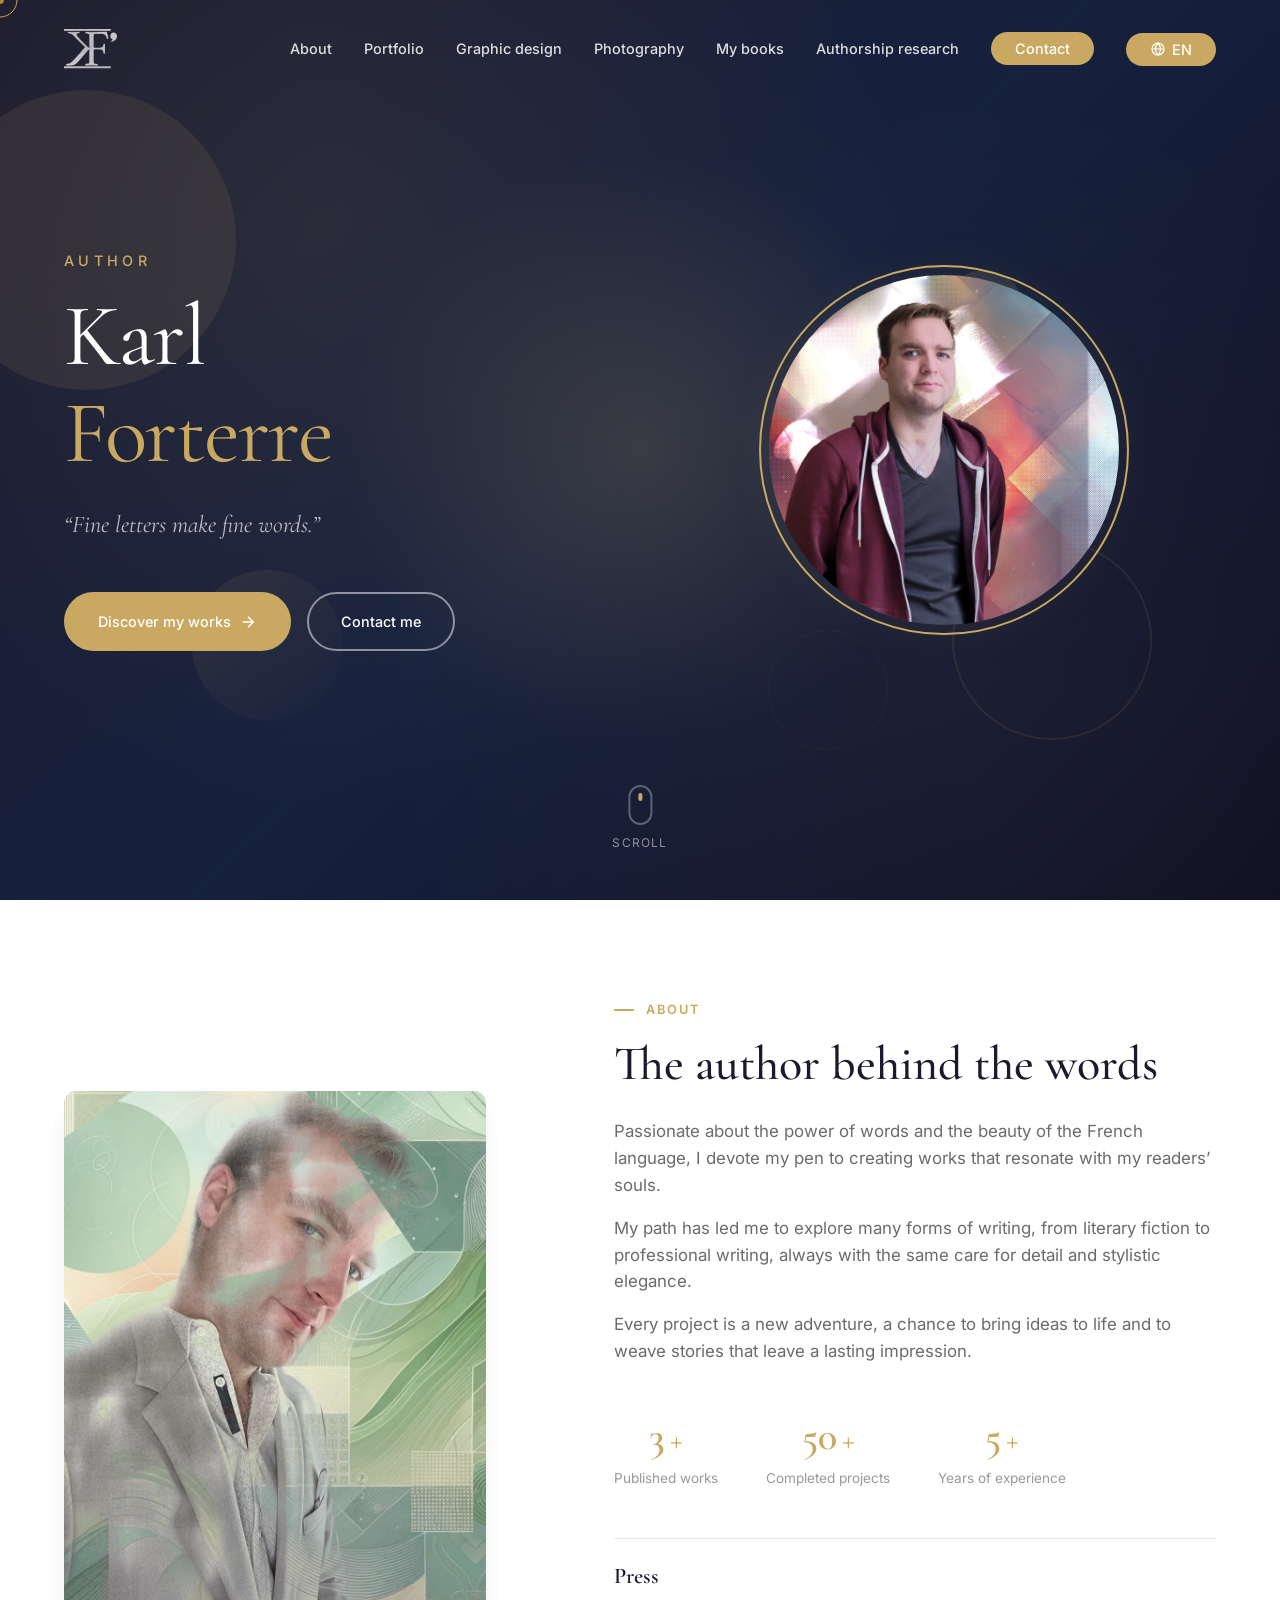
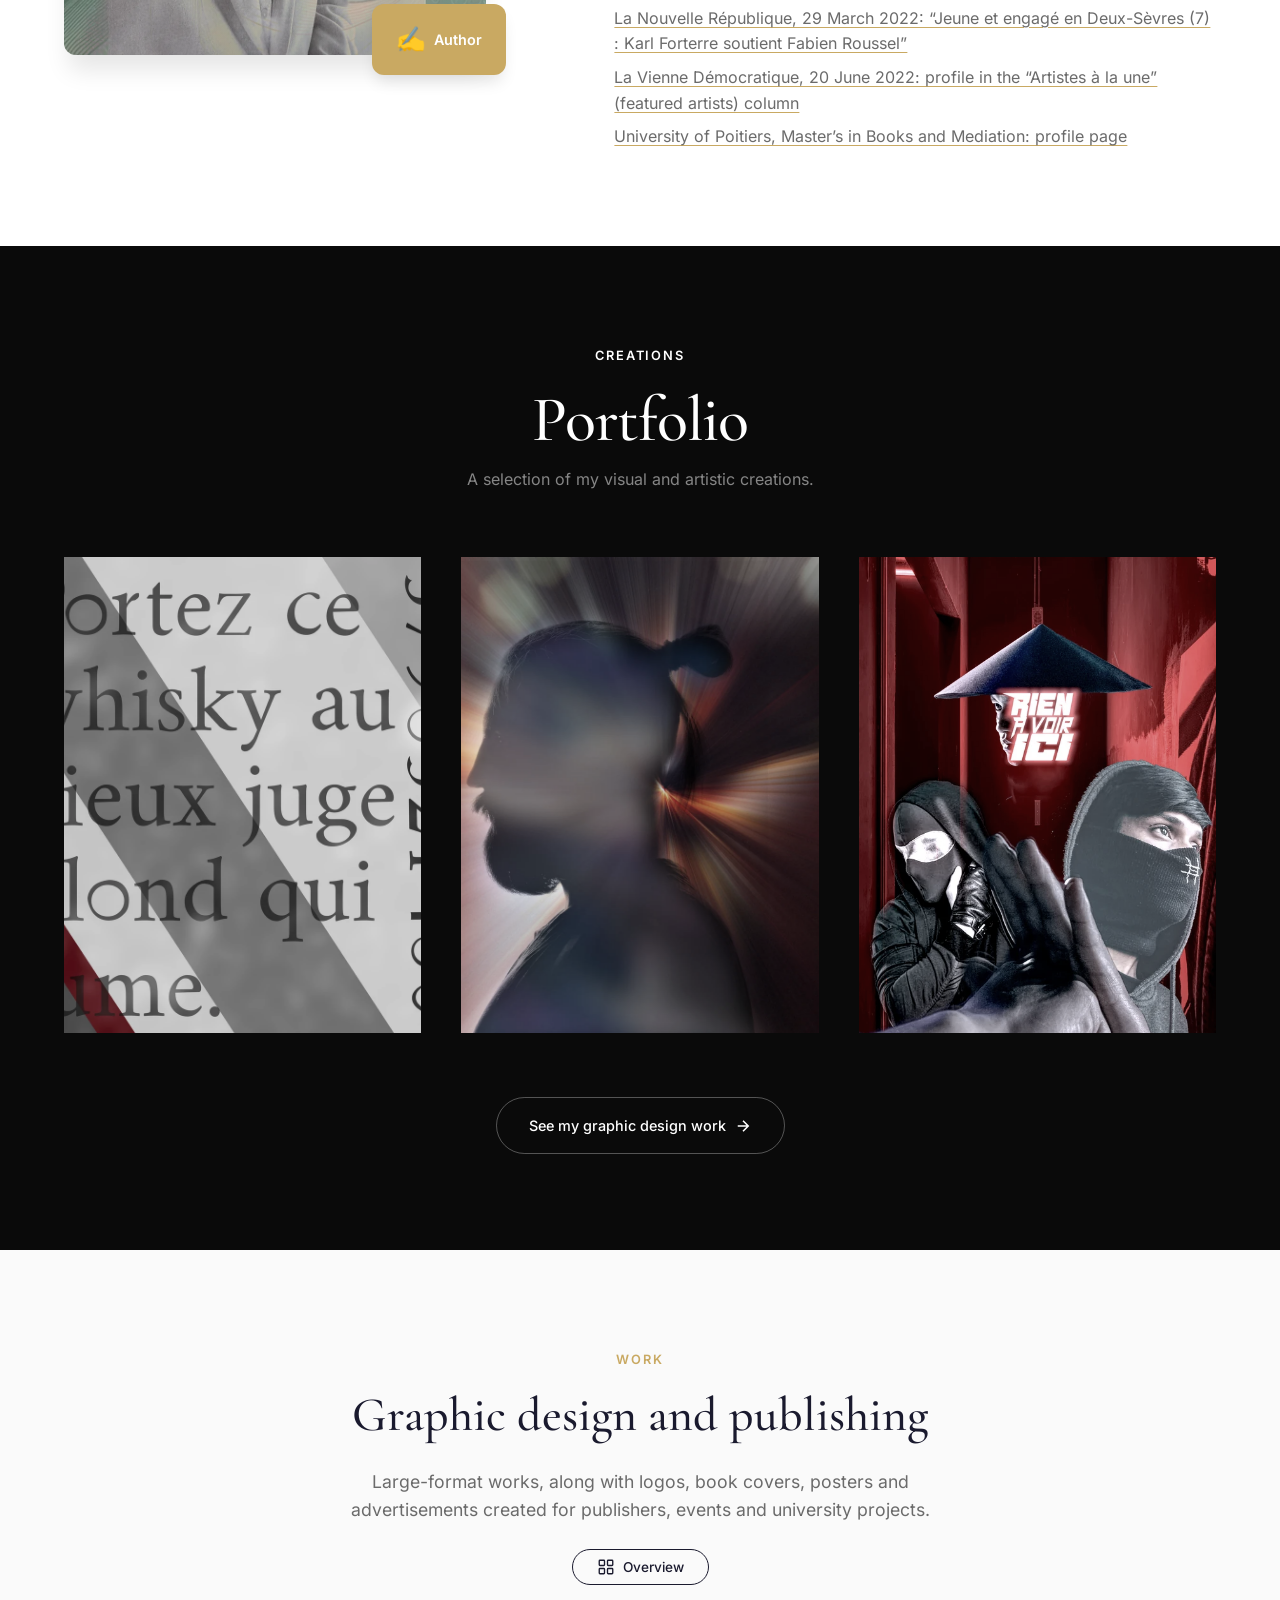
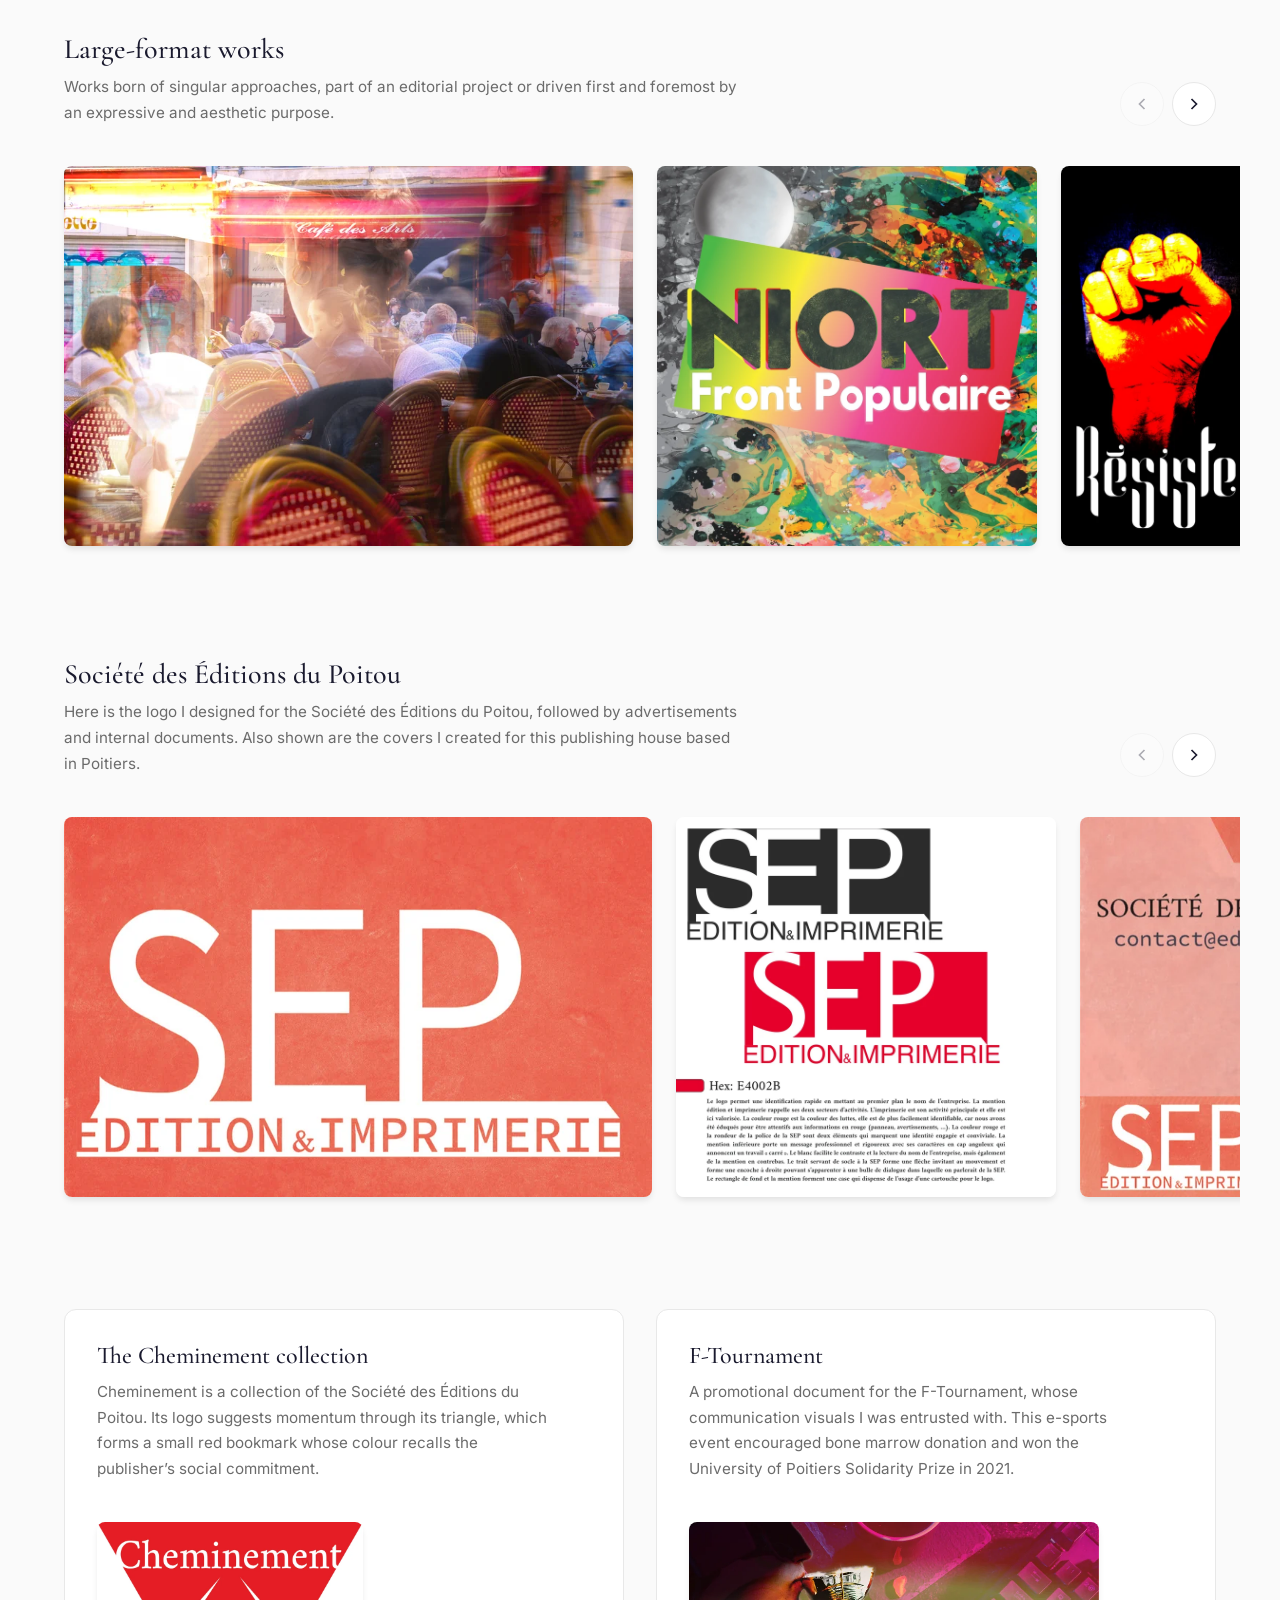
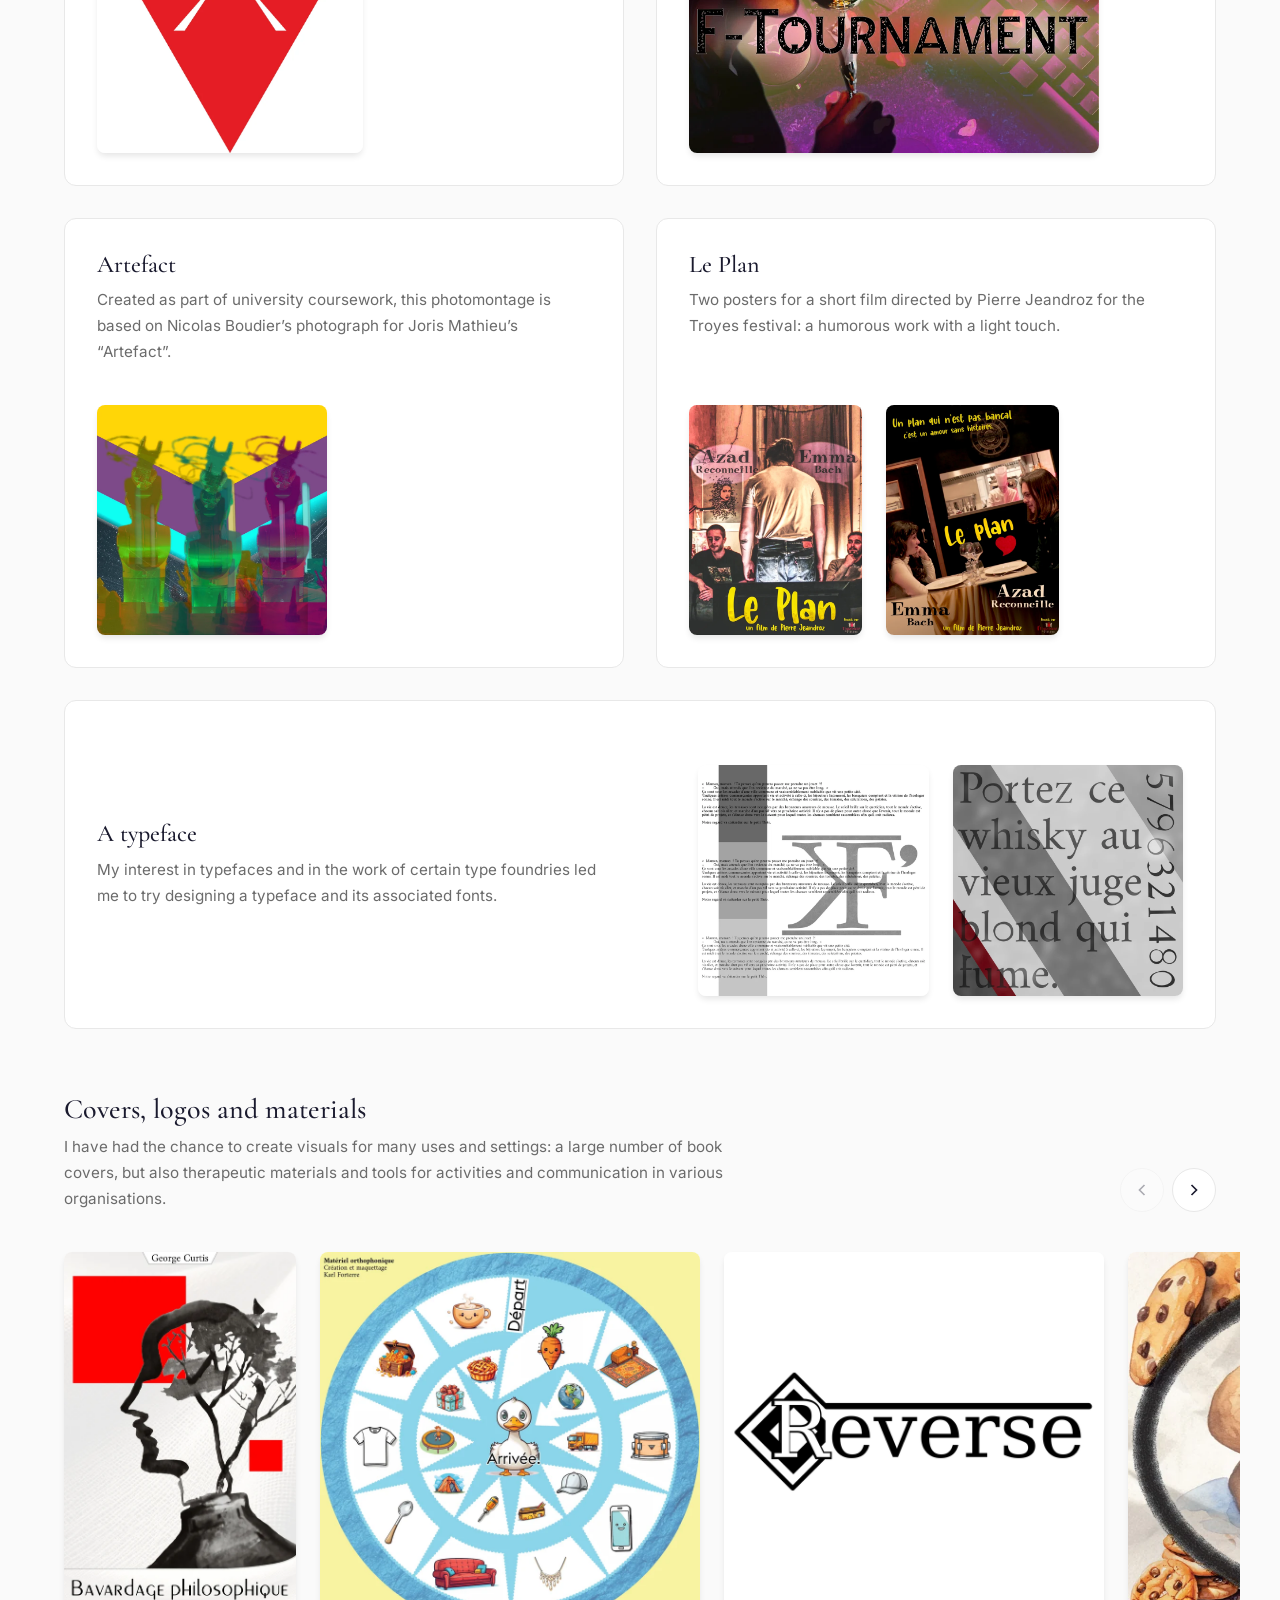
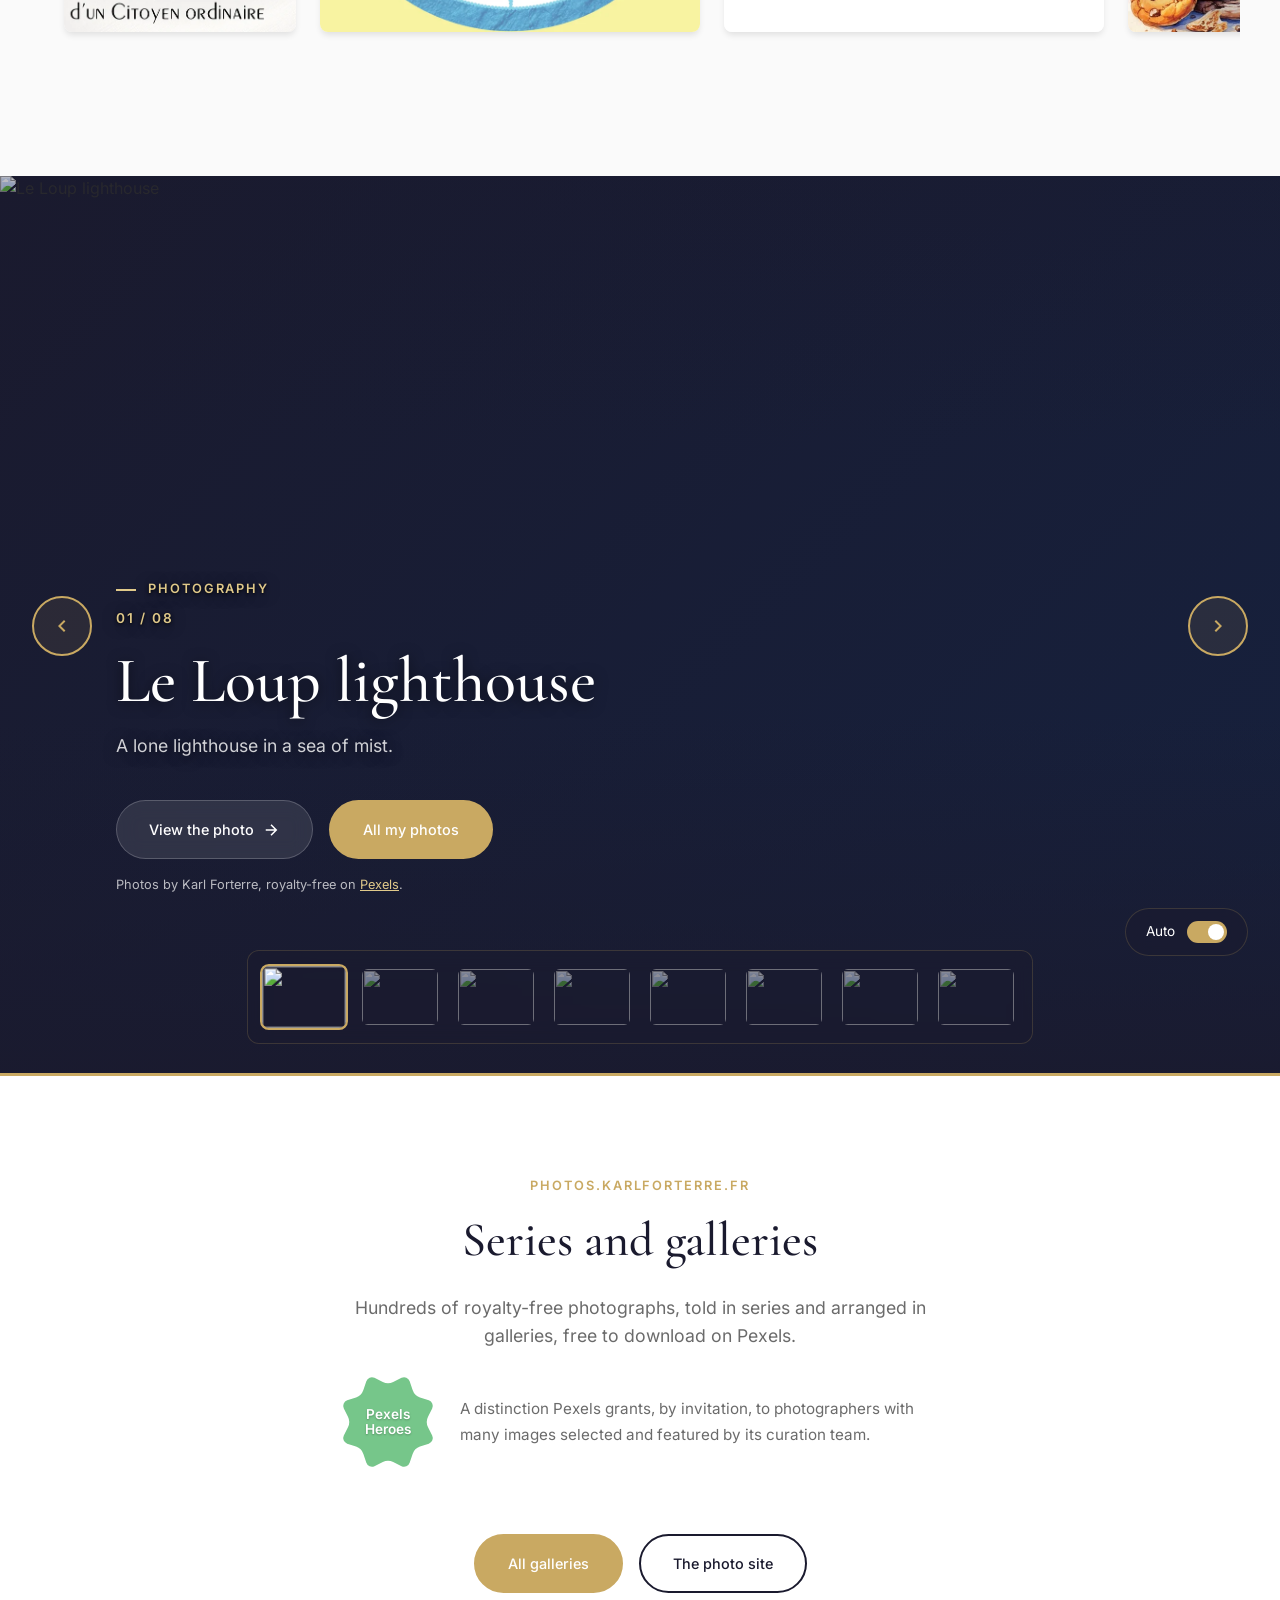
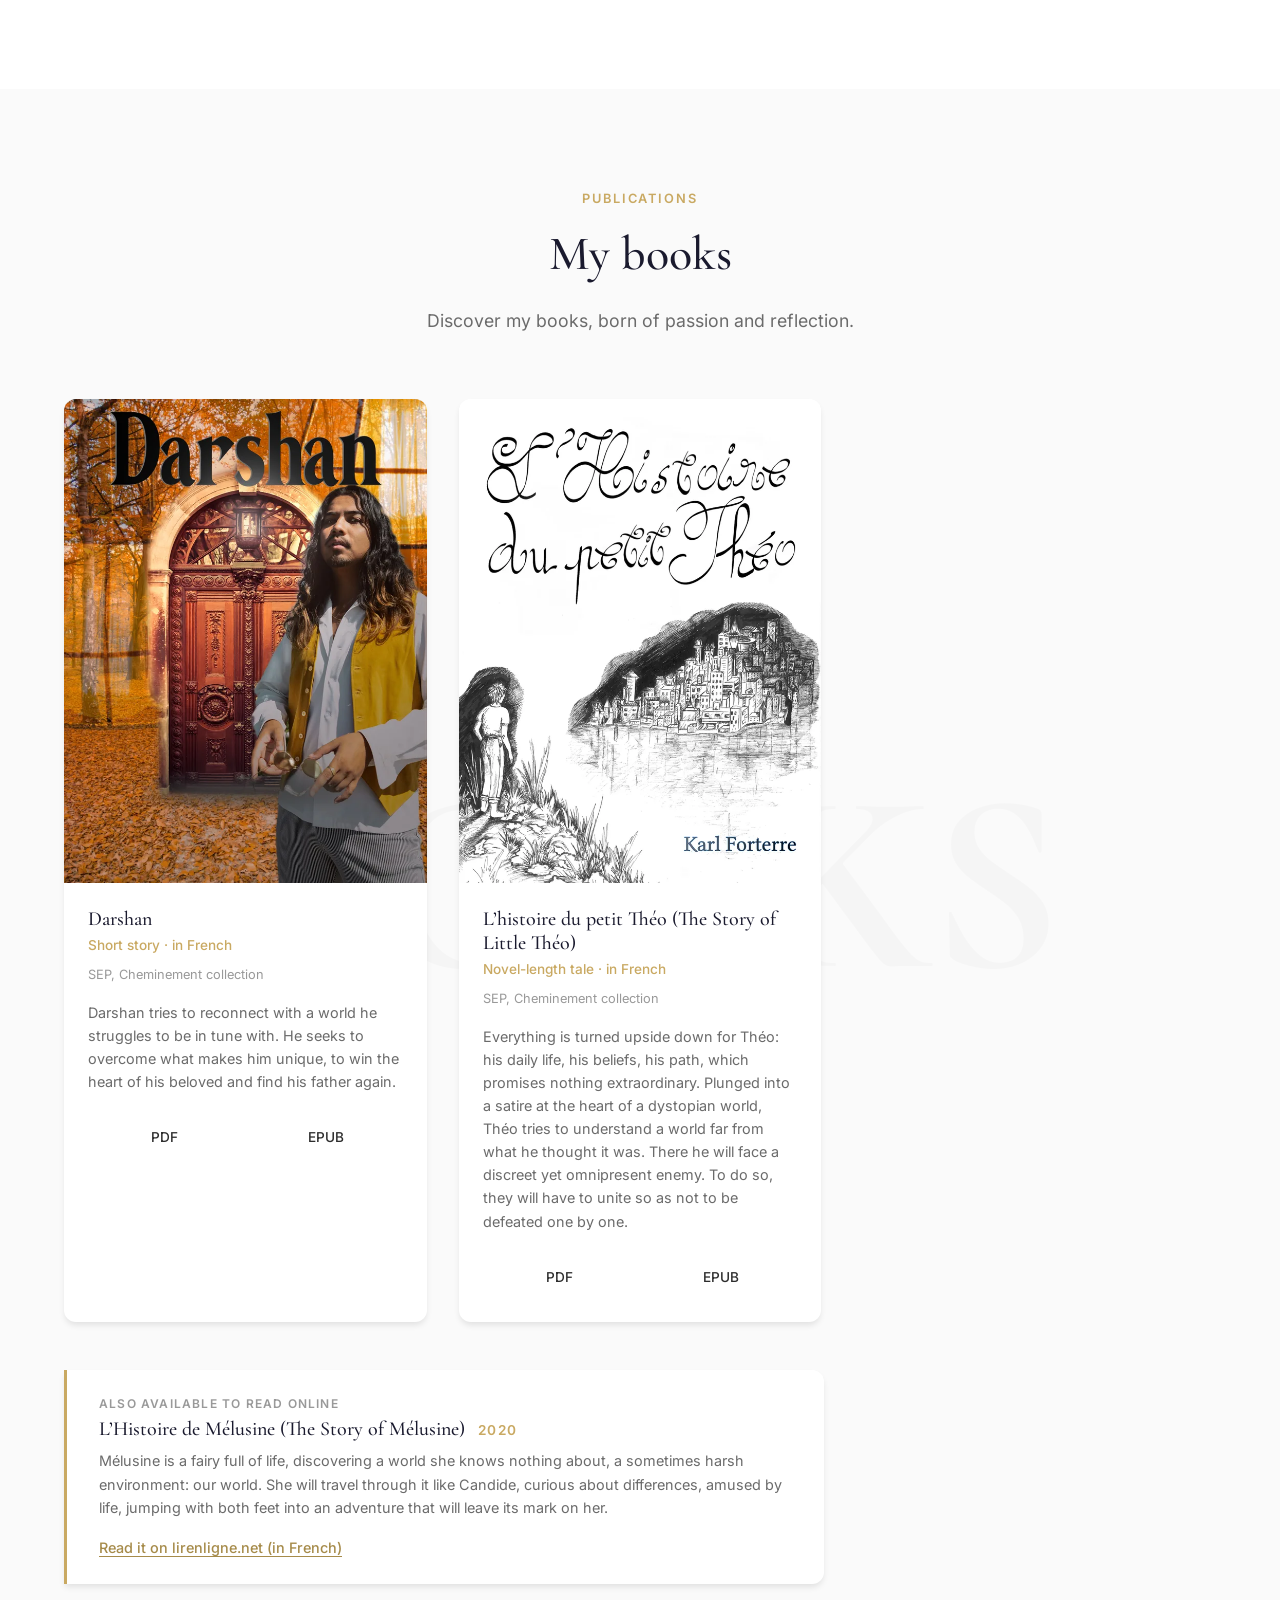
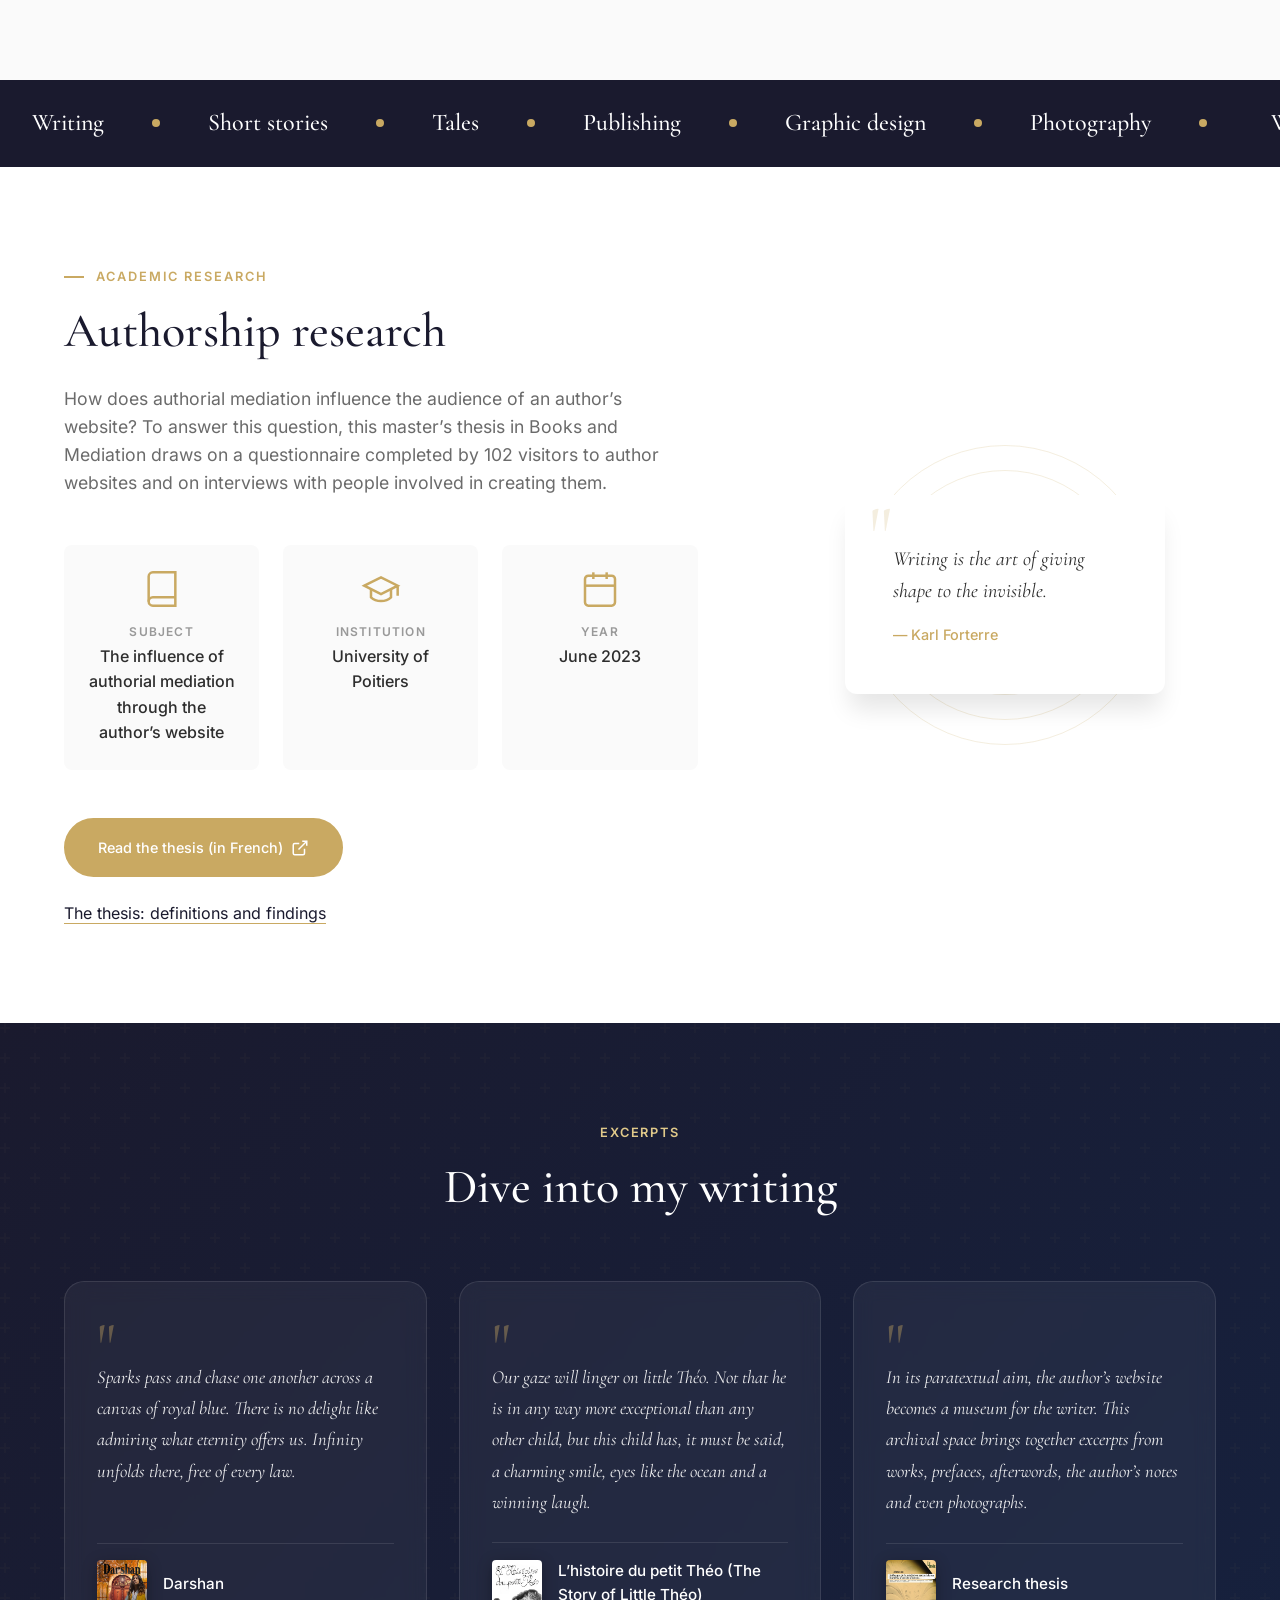
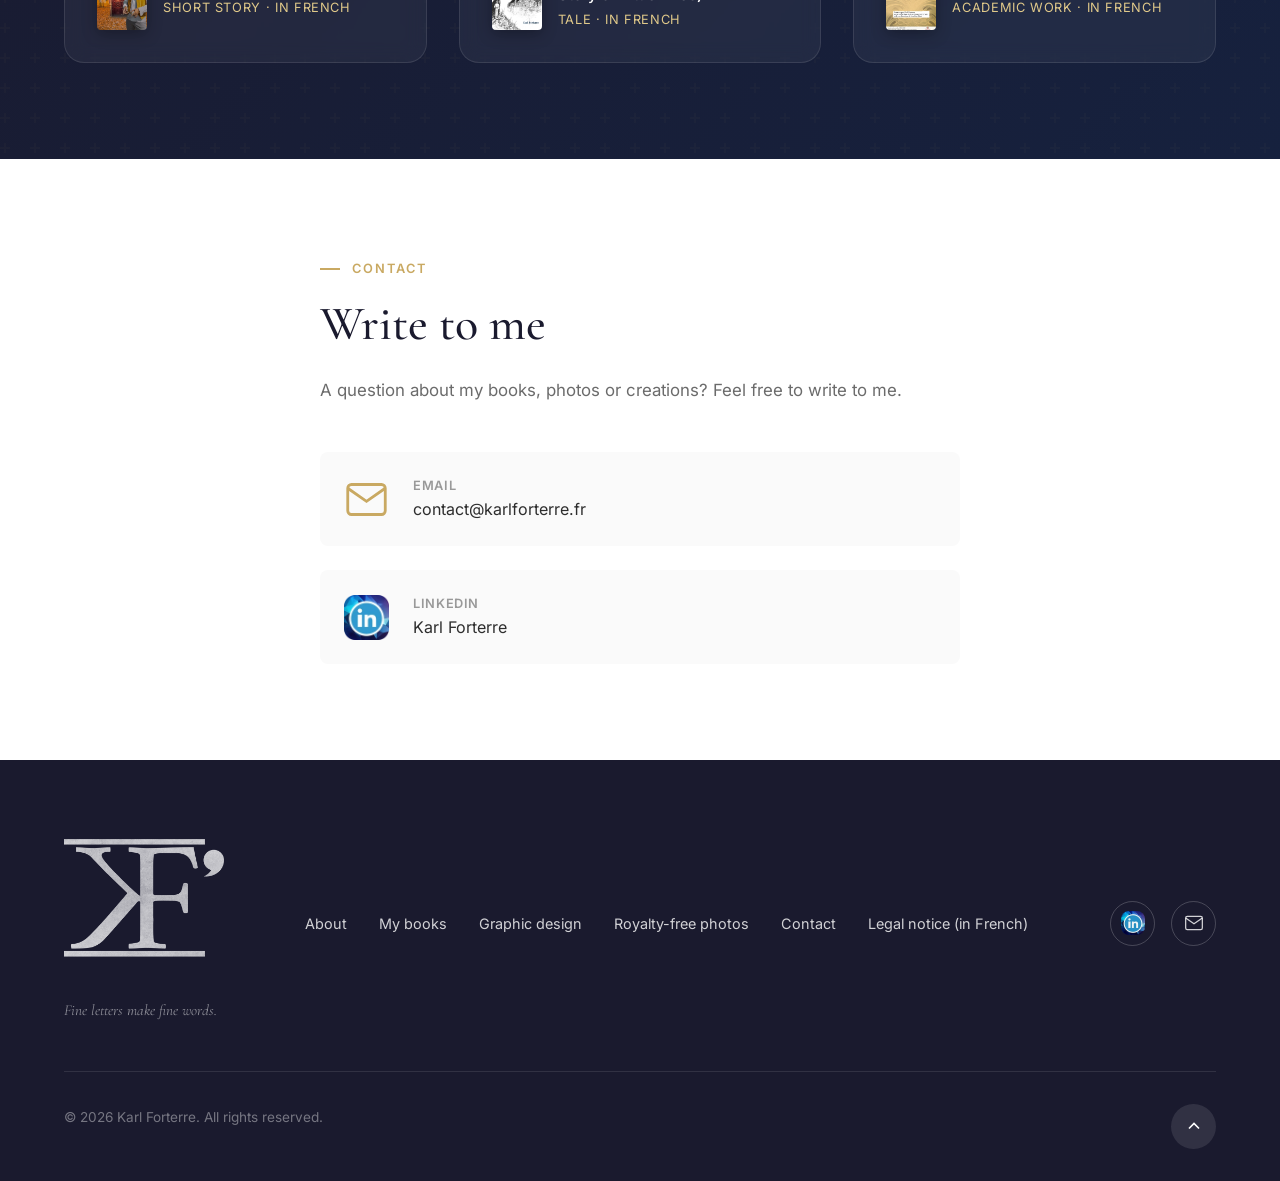
==== commit 0d4e8b0e: "Pexels Heroes : la pastille verte de Pexels, redessinée, et le mot « distinction » À la demande de K" ====
--- a/en/index.html
+++ b/en/index.html
@@ -50,7 +50,7 @@
                 },
                 "description": "Auteur de deux livres parus en 2023, Darshan et L'histoire du petit Théo, photographe et graphiste, Karl Forterre a consacré son mémoire de master à la médiation auctoriale des sites d'auteurs.",
                 "knowsAbout": ["écriture", "édition", "graphisme", "photographie", "médiation auctoriale", "site d'auteur"],
-                "award": "Pexels Hero",
+                "award": "Pexels Heroes",
                 "sameAs": [
                     "https://photos.karlforterre.fr/",
                     "https://www.pexels.com/@karl-forterre-28489473",
@@ -764,7 +764,10 @@
                 <span class="section-label reveal-element">photos.karlforterre.fr</span>
                 <h2 class="section-title reveal-element">Series and galleries</h2>
                 <p class="section-description reveal-element">Hundreds of royalty-free photographs, told in series and arranged in galleries, free to download on Pexels.</p>
-                <p class="site-photo-distinction reveal-element"><a href="https://www.pexels.com/@karl-forterre-28489473" class="site-photo-badge" target="_blank" rel="noopener">Pexels Hero</a> <span>I belong to the invitation-only community that Pexels reserves for photographers with many images selected and featured by its curation team.</span></p>
+                <div class="site-photo-distinction reveal-element">
+                    <a href="https://www.pexels.com/@karl-forterre-28489473" class="sceau-heroes" target="_blank" rel="noopener"><span>Pexels</span> <span>Heroes</span></a>
+                    <p>A distinction Pexels grants, by invitation, to photographers with many images selected and featured by its curation team.</p>
+                </div>
                 <p class="site-photo-chiffres" id="site-photo-chiffres" hidden data-sans-traduction></p>
             </div>
 
--- a/styles.css
+++ b/styles.css
@@ -4075,33 +4075,61 @@
     display: none !important;
 }
 
+/* Distinction Pexels Heroes : la pastille festonnée de Pexels, redessinée
+   (images/sceau-pexels-heroes.svg), le titre à la place du chiffre */
 .site-photo-distinction {
+    display: flex;
+    align-items: center;
+    justify-content: center;
+    gap: var(--space-lg);
     max-width: 600px;
-    margin: var(--space-md) auto 0;
+    margin: var(--space-lg) auto 0;
+    text-align: left;
+}
+
+.site-photo-distinction p {
+    margin: 0;
     font-size: 0.95rem;
     line-height: 1.7;
     color: var(--color-text-light);
 }
 
-.site-photo-badge {
-    display: inline-block;
-    margin-right: 0.4em;
-    padding: 0.1em 0.75em;
-    border: 1px solid var(--color-accent-dark);
-    border-radius: 999px;
-    font-size: 0.75rem;
-    font-weight: 600;
-    letter-spacing: 0.08em;
-    text-transform: uppercase;
-    white-space: nowrap;
-    color: var(--color-accent-dark);
+.sceau-heroes {
+    flex: none;
+    display: flex;
+    flex-direction: column;
+    align-items: center;
+    justify-content: center;
+    width: 6rem;
+    height: 6rem;
+    background: url("images/sceau-pexels-heroes.svg") center / contain no-repeat;
+    color: #fff;
+    font-size: 0.85rem;
+    font-weight: 700;
+    line-height: 1.1;
+    text-align: center;
     text-decoration: none;
-}
-
-.site-photo-badge:hover,
-.site-photo-badge:focus-visible {
-    background: var(--color-accent-dark);
-    color: var(--color-surface);
+    text-shadow: 0 1px 2px rgba(0, 0, 0, 0.25);
+    transition: transform 0.3s ease;
+}
+
+.sceau-heroes:hover,
+.sceau-heroes:focus-visible {
+    transform: rotate(-8deg) scale(1.05);
+}
+
+@media (max-width: 600px) {
+    .site-photo-distinction {
+        flex-direction: column;
+        gap: var(--space-md);
+        text-align: center;
+    }
+}
+
+@media (prefers-reduced-motion: reduce) {
+    .sceau-heroes {
+        transition: none;
+    }
 }
 
 .site-photo-chiffres {
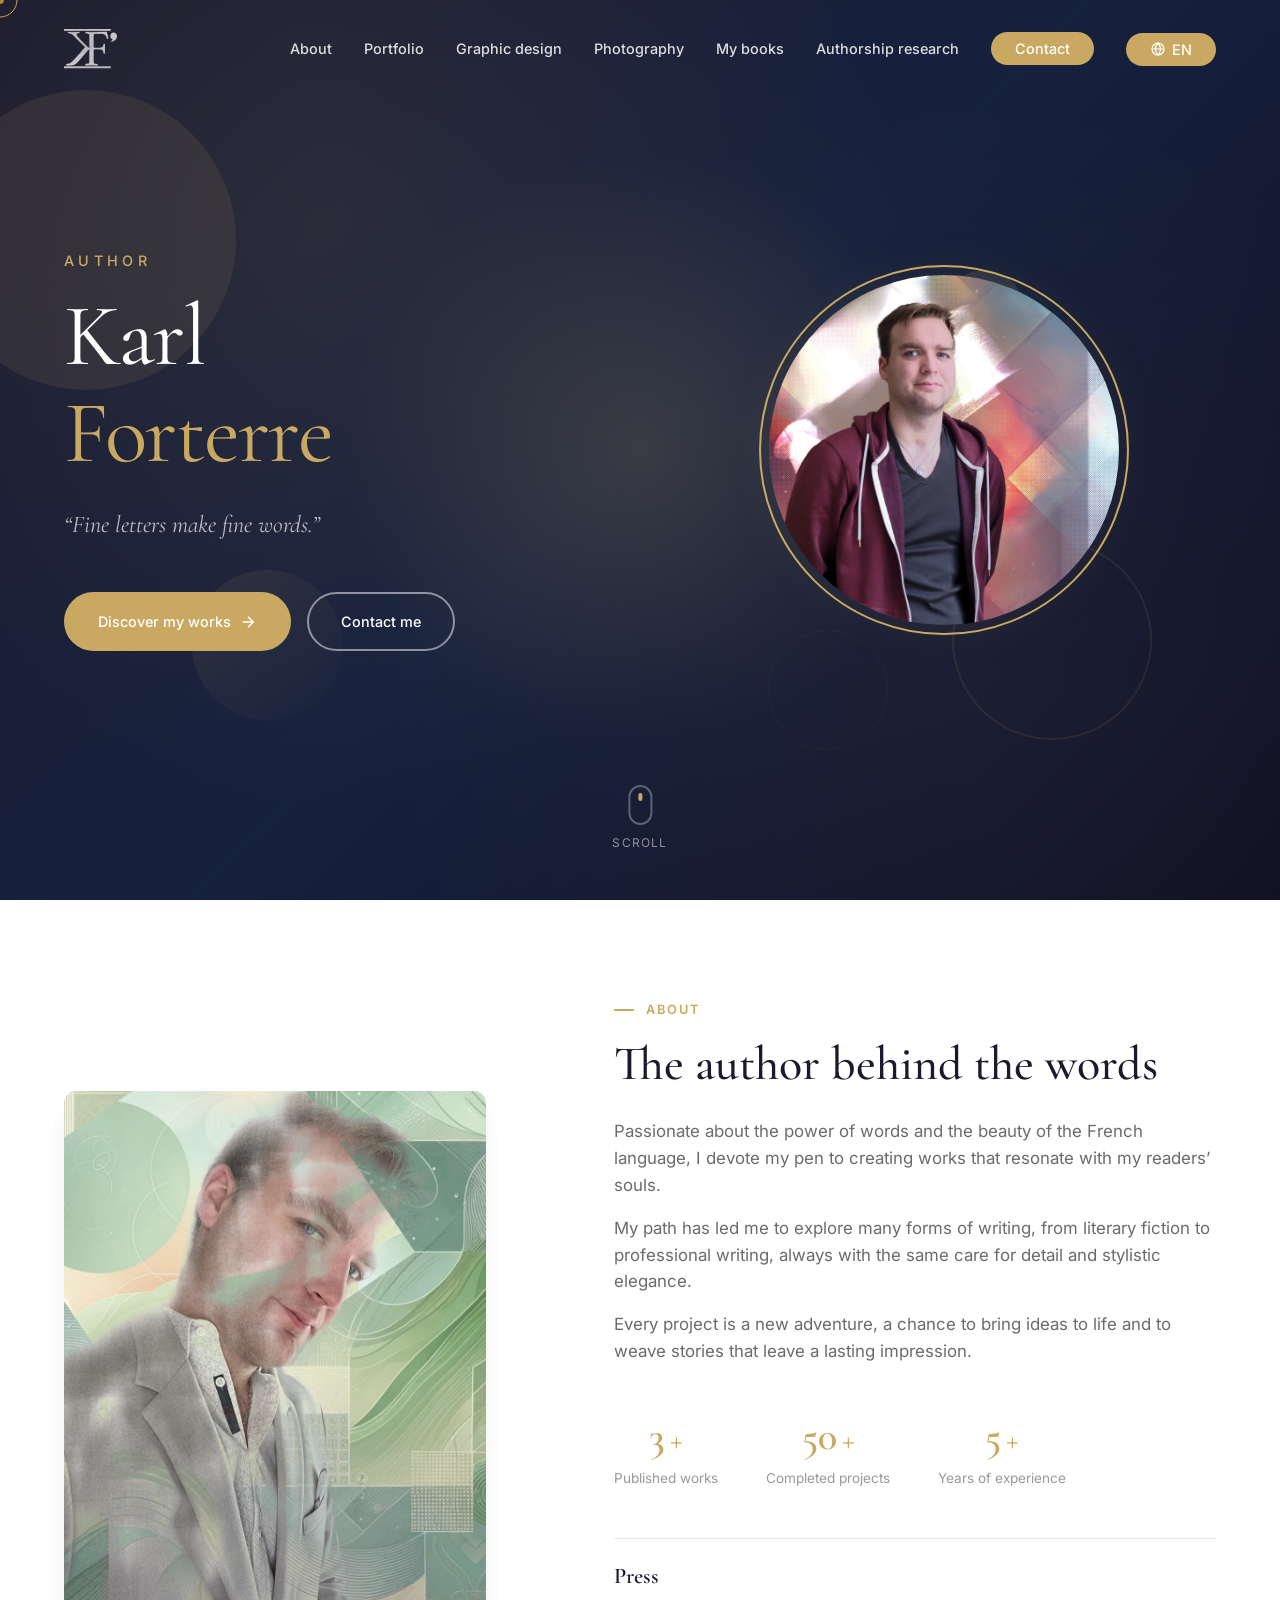
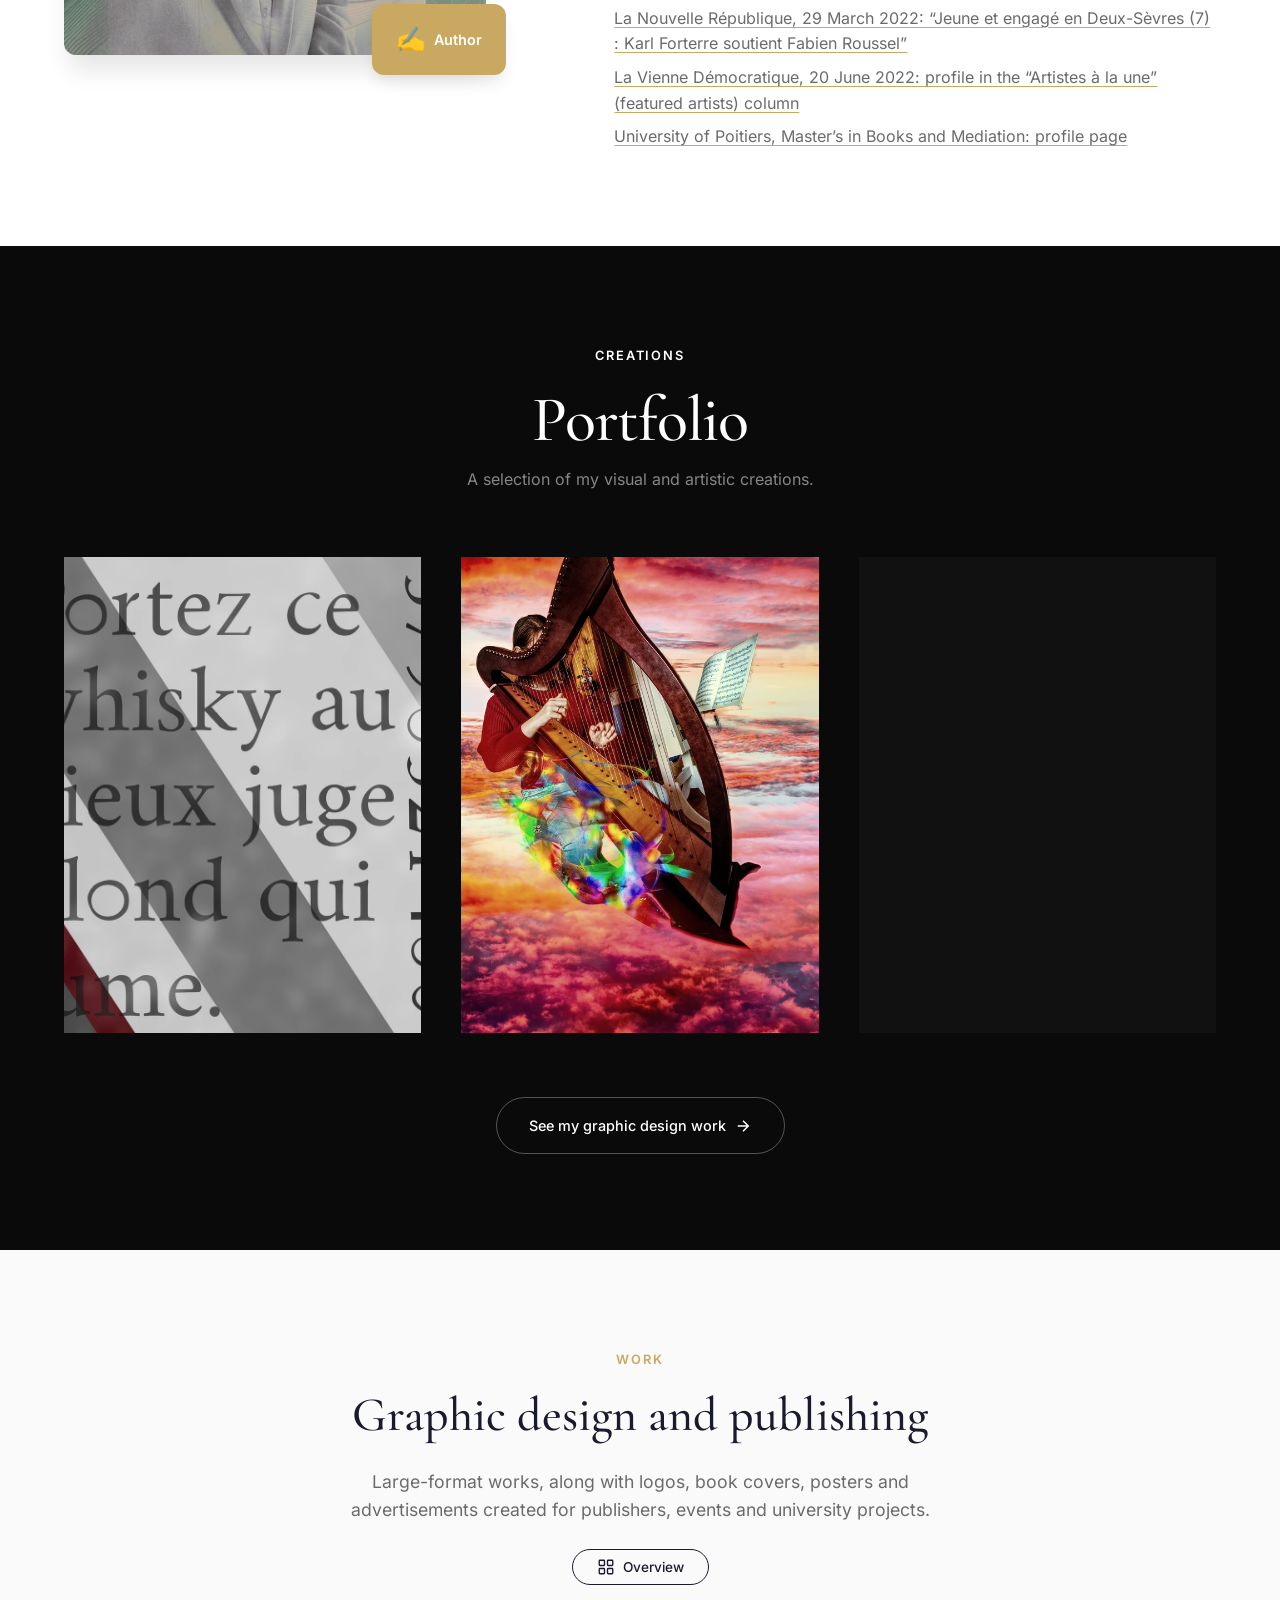
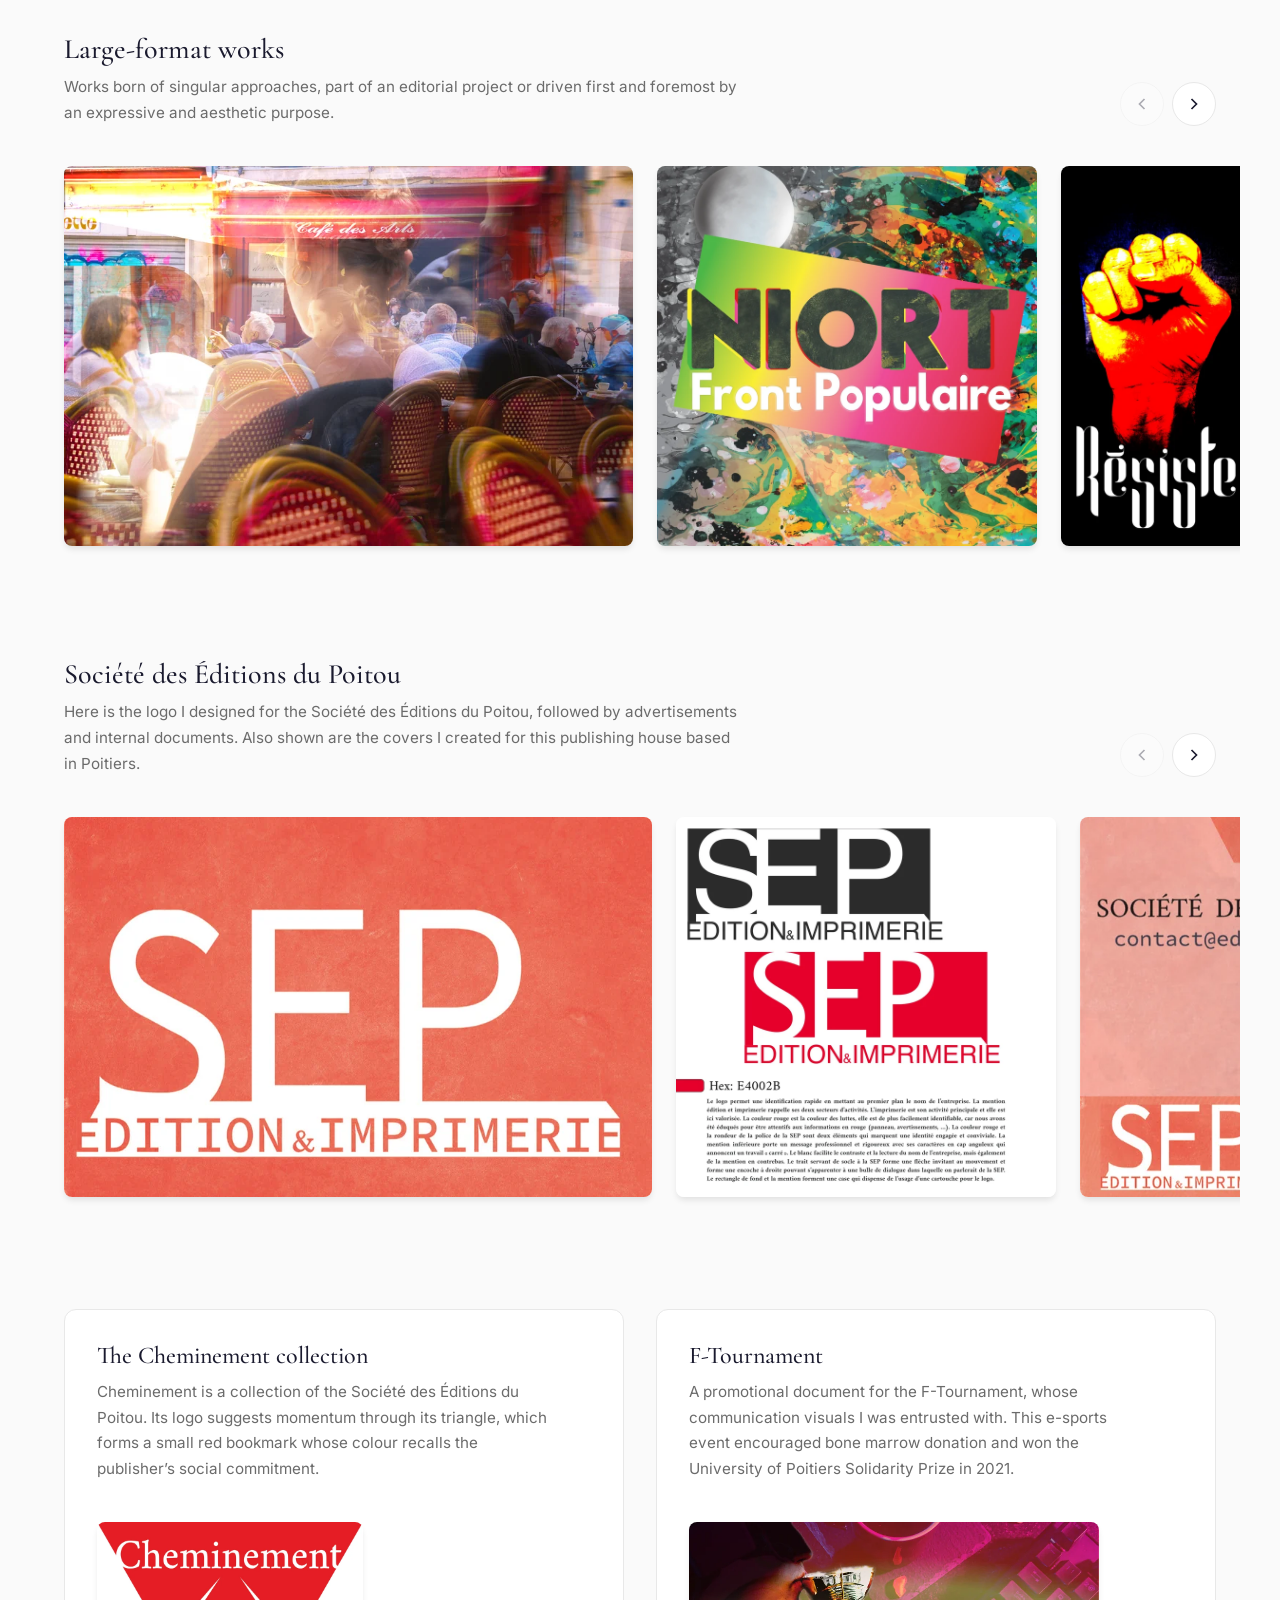
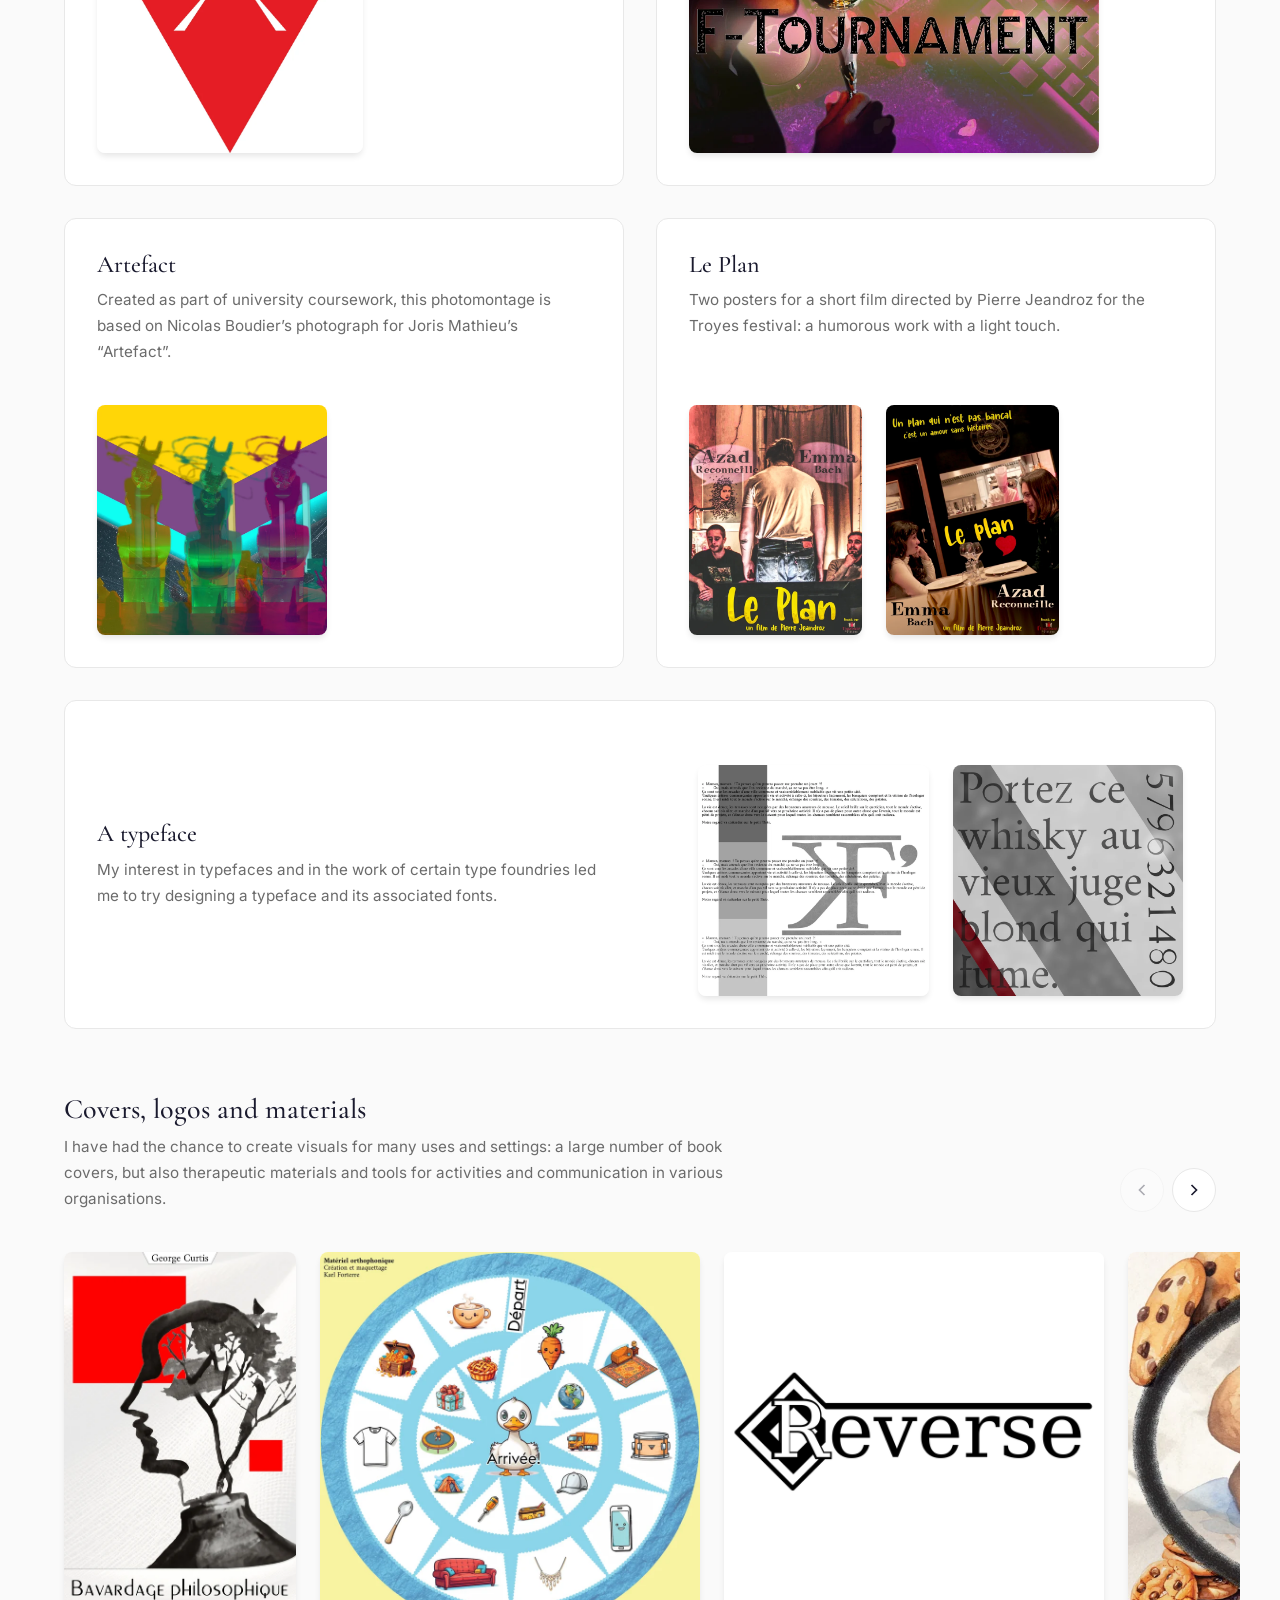
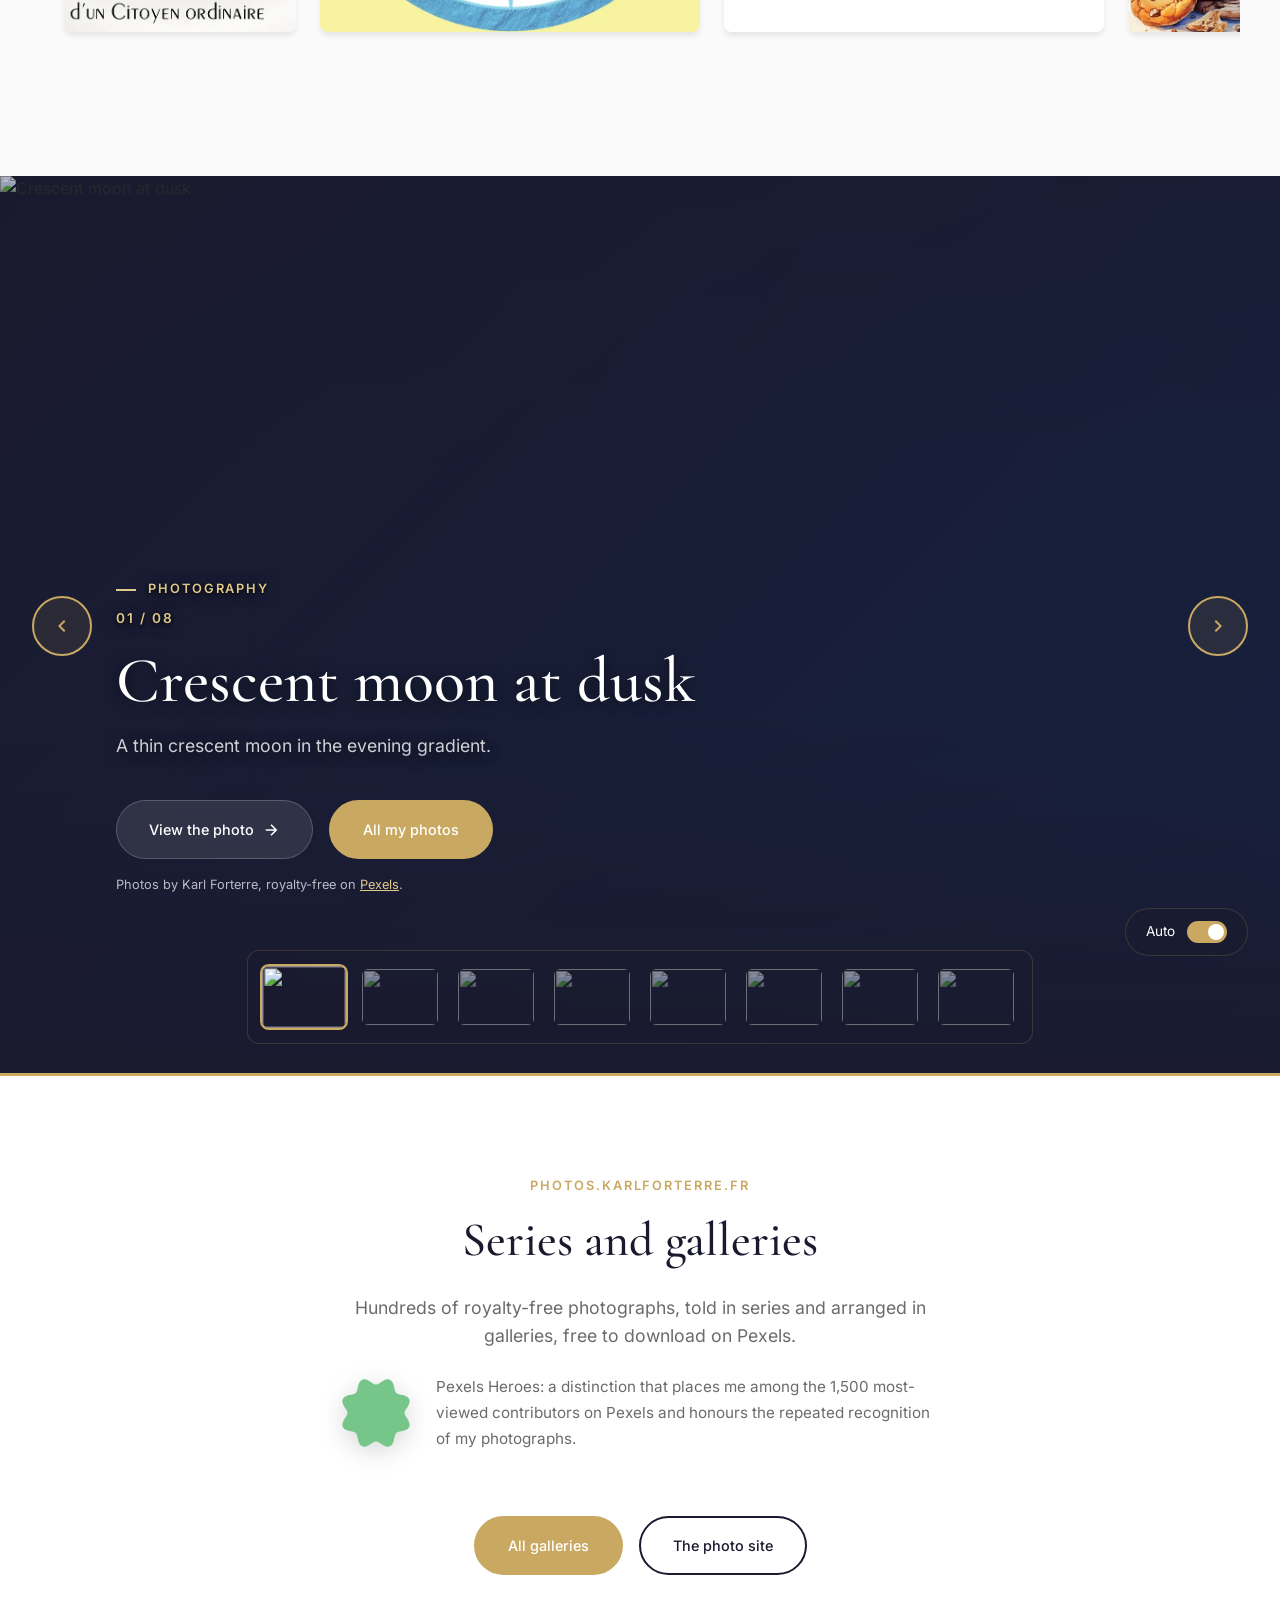
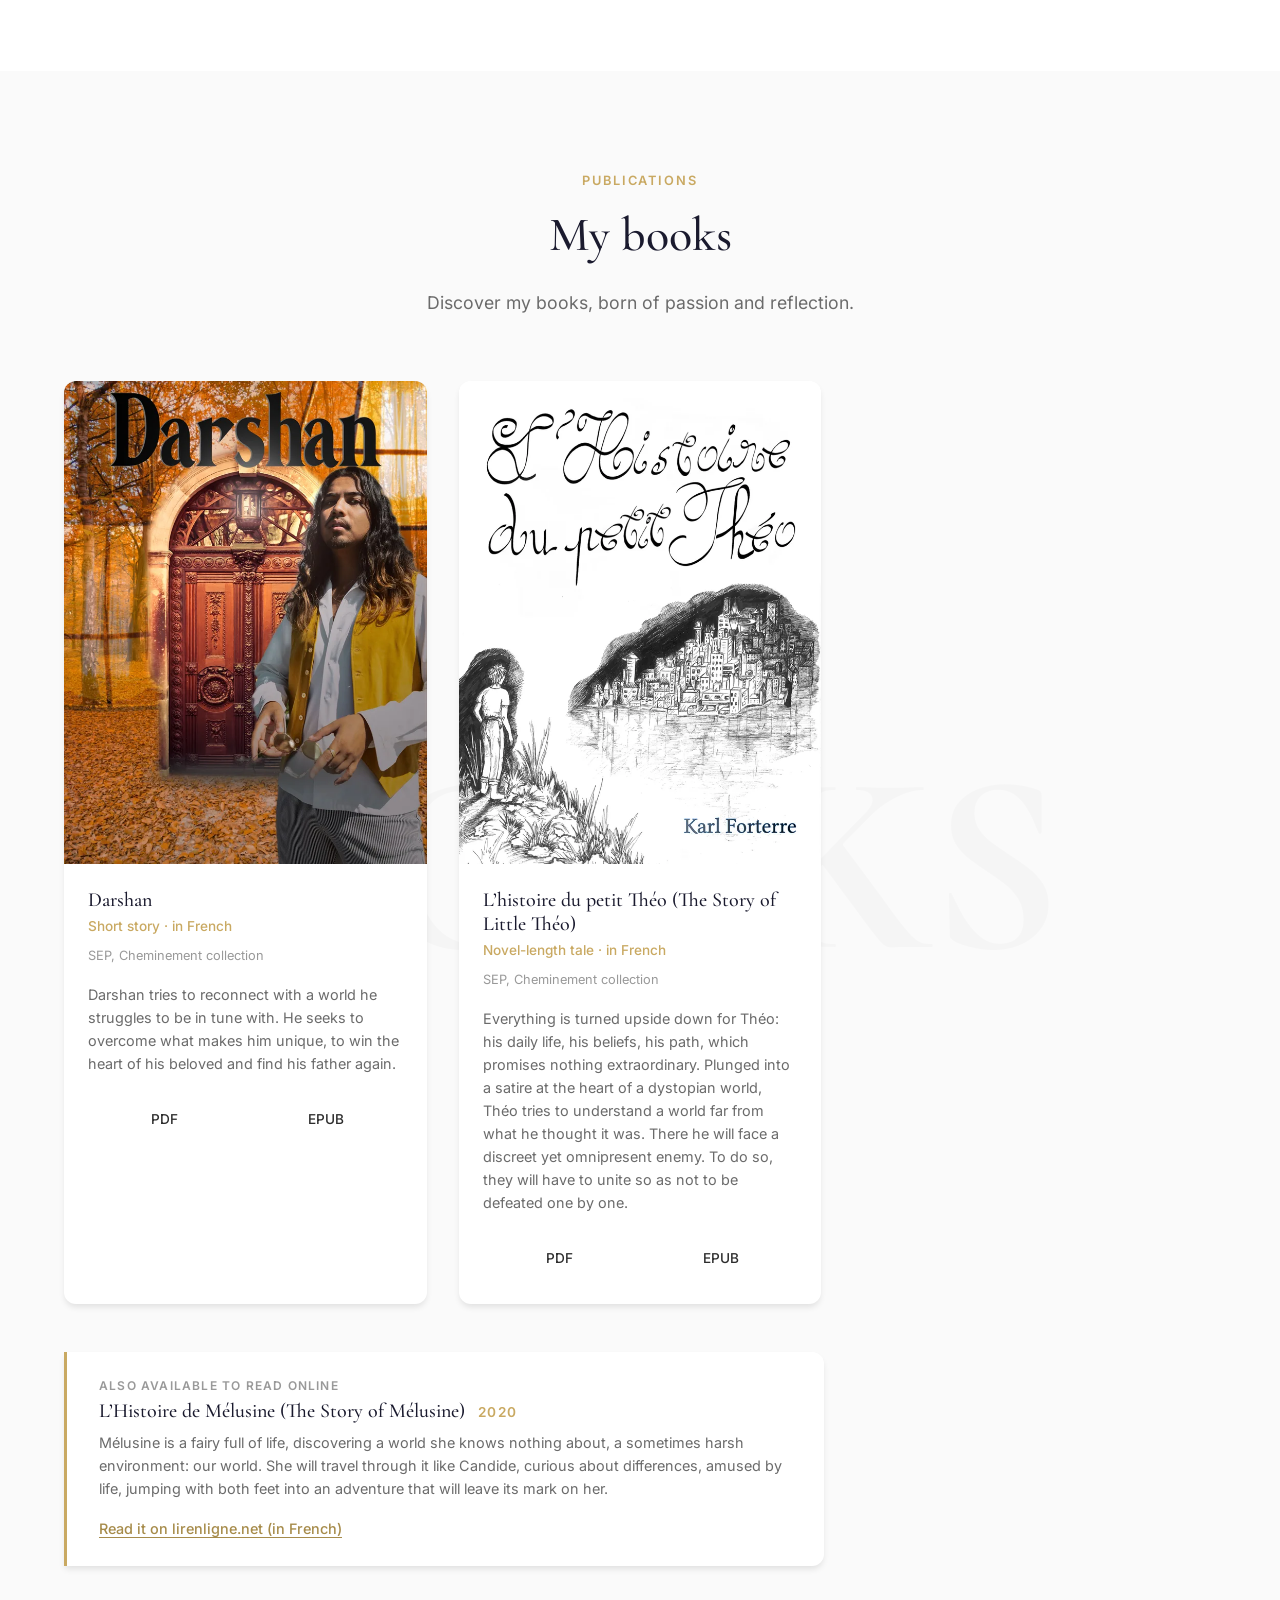
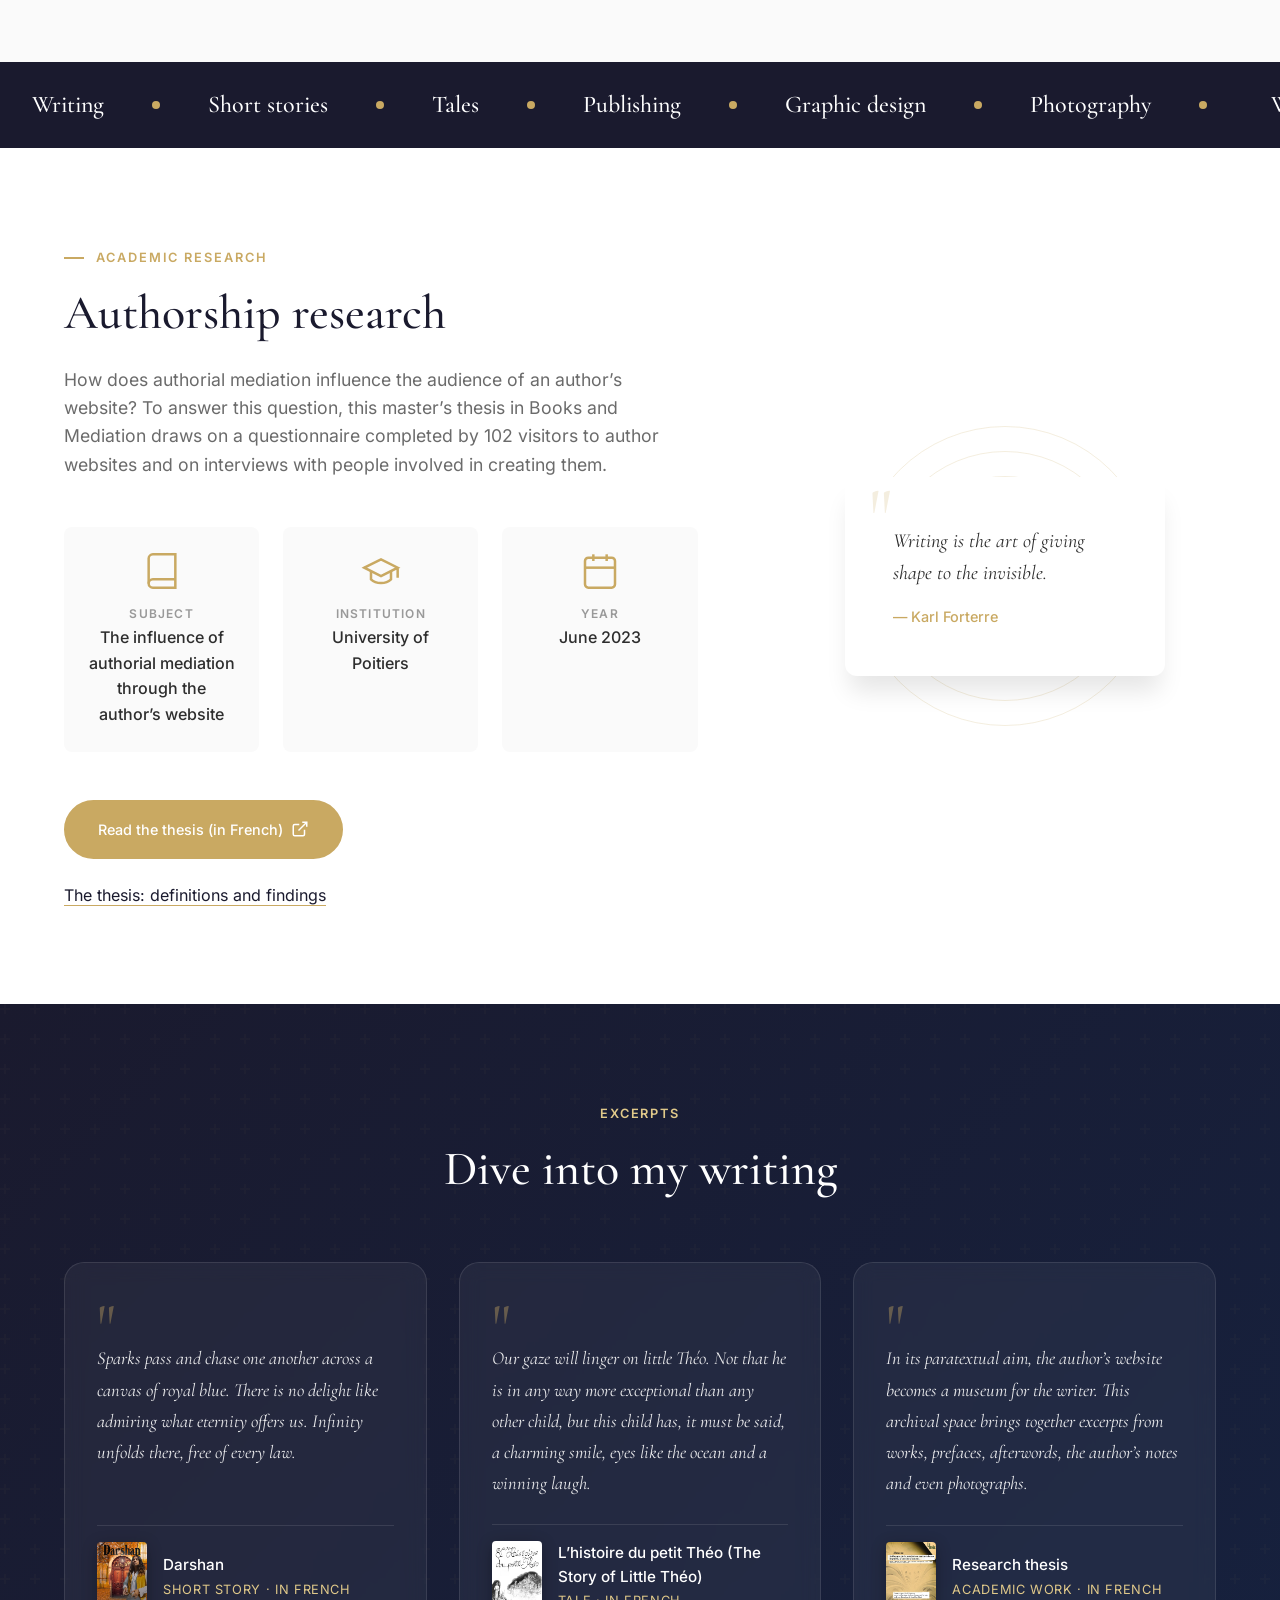
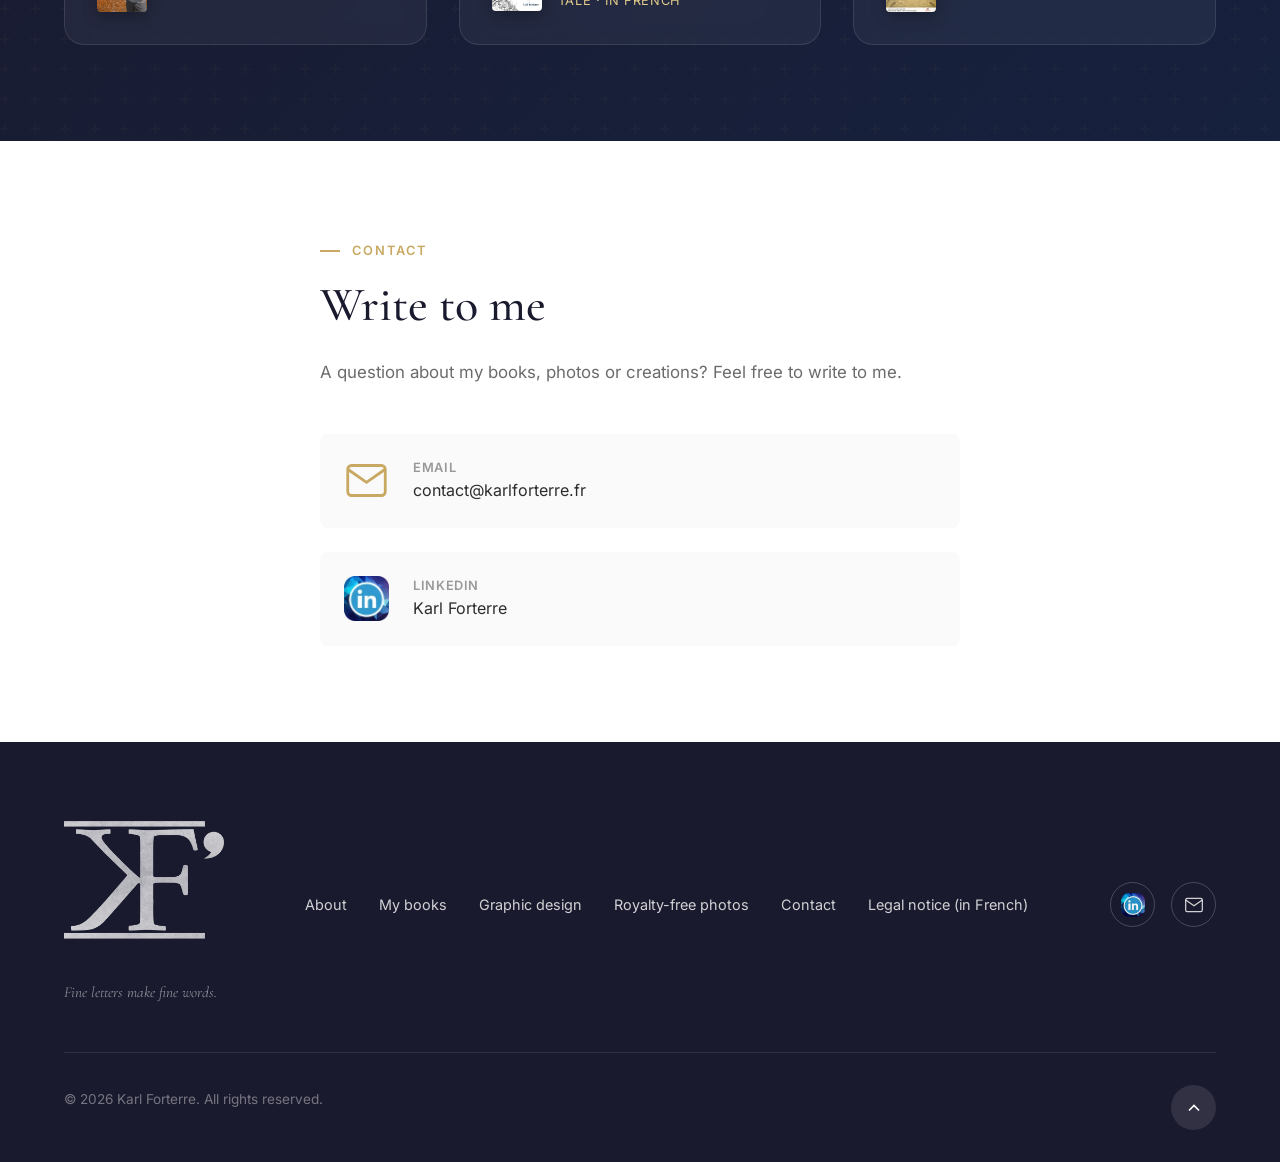
==== commit 087d0fb6: "Pexels Heroes : pastille sans texte, plus ronde, et une phrase plus flatteuse - La pastille (images/" ====
--- a/en/index.html
+++ b/en/index.html
@@ -765,8 +765,8 @@
                 <h2 class="section-title reveal-element">Series and galleries</h2>
                 <p class="section-description reveal-element">Hundreds of royalty-free photographs, told in series and arranged in galleries, free to download on Pexels.</p>
                 <div class="site-photo-distinction reveal-element">
-                    <a href="https://www.pexels.com/@karl-forterre-28489473" class="sceau-heroes" target="_blank" rel="noopener"><span>Pexels</span> <span>Heroes</span></a>
-                    <p>A distinction Pexels grants, by invitation, to photographers with many images selected and featured by its curation team.</p>
+                    <a href="https://www.pexels.com/@karl-forterre-28489473" class="sceau-heroes" target="_blank" rel="noopener" title="Pexels Heroes" aria-label="Pexels Heroes"></a>
+                    <p>Pexels Heroes: a distinction that places me among the 1,500 most-viewed contributors on Pexels and honours the repeated recognition of my photographs.</p>
                 </div>
                 <p class="site-photo-chiffres" id="site-photo-chiffres" hidden data-sans-traduction></p>
             </div>
--- a/styles.css
+++ b/styles.css
@@ -4075,8 +4075,8 @@
     display: none !important;
 }
 
-/* Distinction Pexels Heroes : la pastille festonnée de Pexels, redessinée
-   (images/sceau-pexels-heroes.svg), le titre à la place du chiffre */
+/* Distinction Pexels Heroes : la pastille festonnée de Pexels, redessinée et sans texte
+   (images/sceau-pexels-heroes.svg), à côté de la phrase qui la nomme */
 .site-photo-distinction {
     display: flex;
     align-items: center;
@@ -4096,20 +4096,11 @@
 
 .sceau-heroes {
     flex: none;
-    display: flex;
-    flex-direction: column;
-    align-items: center;
-    justify-content: center;
-    width: 6rem;
-    height: 6rem;
+    display: block;
+    width: 4.5rem;
+    height: 4.5rem;
     background: url("images/sceau-pexels-heroes.svg") center / contain no-repeat;
-    color: #fff;
-    font-size: 0.85rem;
-    font-weight: 700;
-    line-height: 1.1;
-    text-align: center;
-    text-decoration: none;
-    text-shadow: 0 1px 2px rgba(0, 0, 0, 0.25);
+    filter: drop-shadow(0 6px 12px rgba(0, 0, 0, 0.15));
     transition: transform 0.3s ease;
 }
 
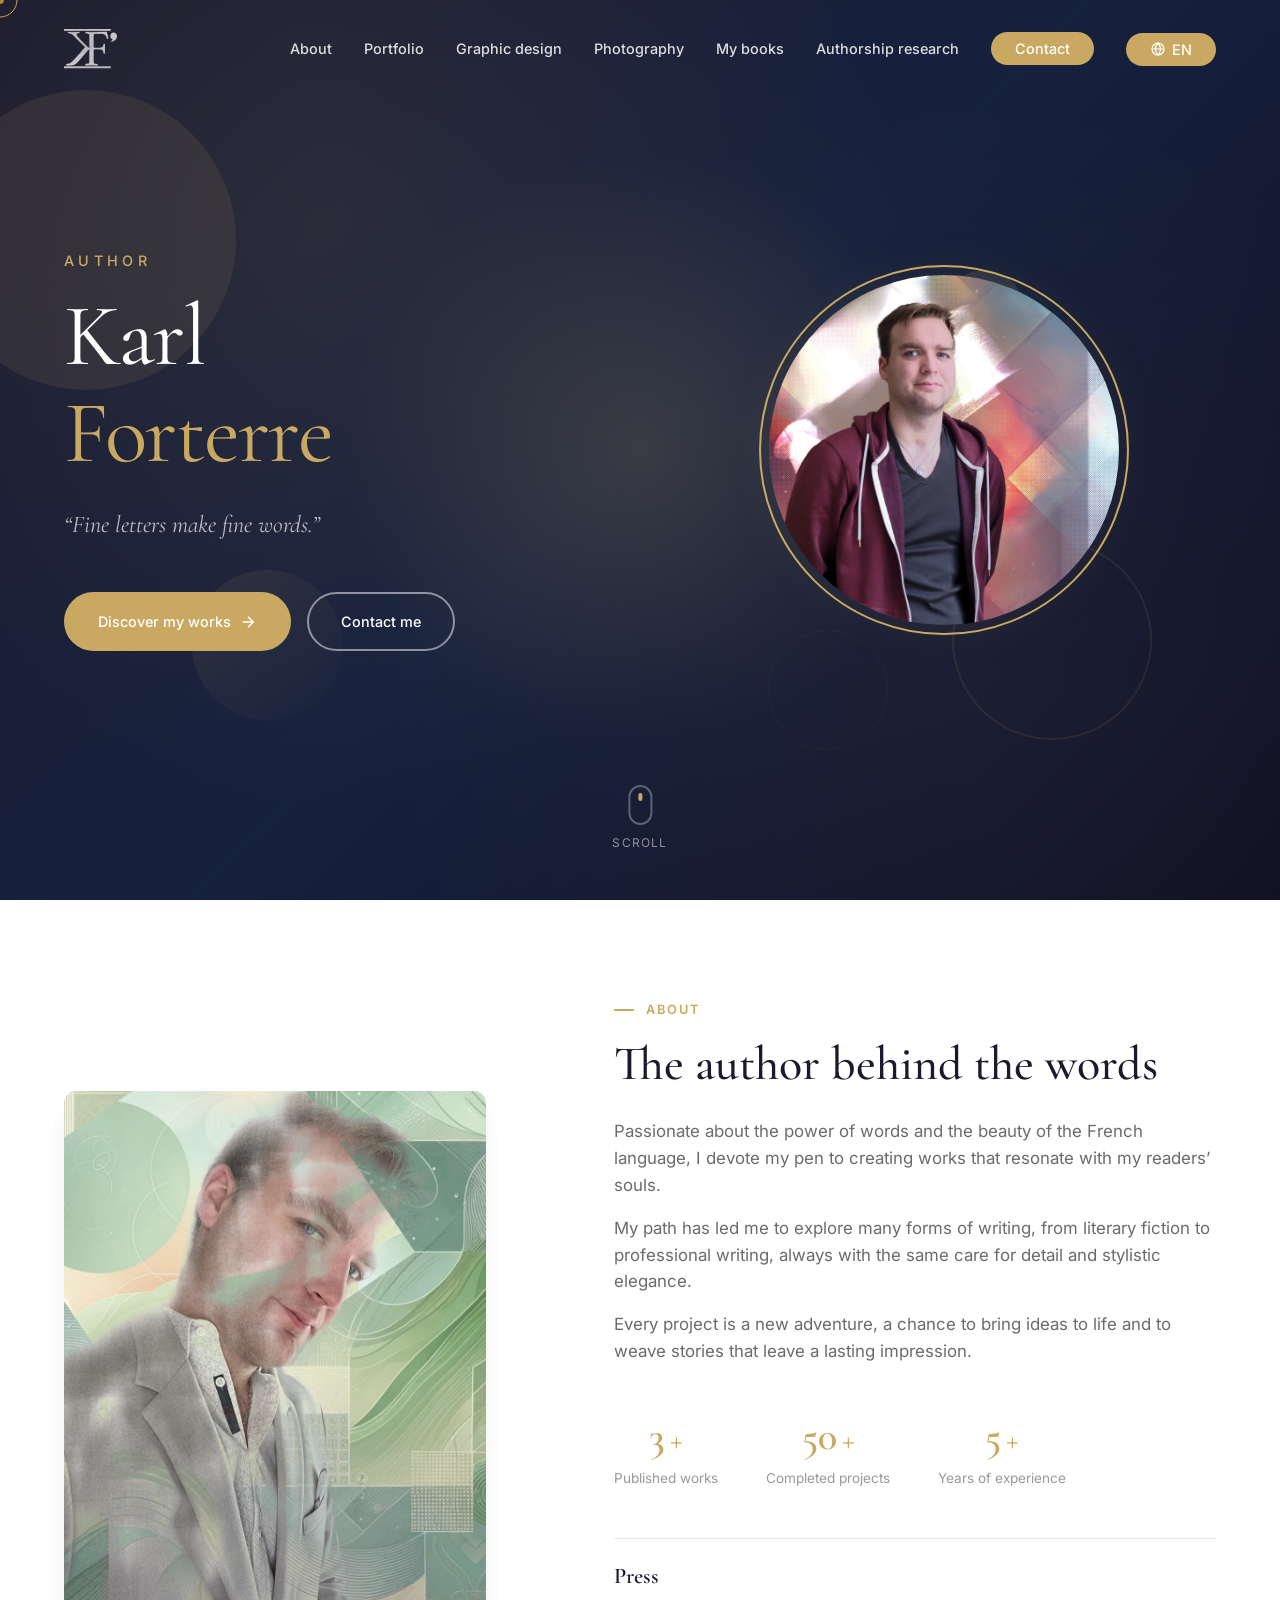
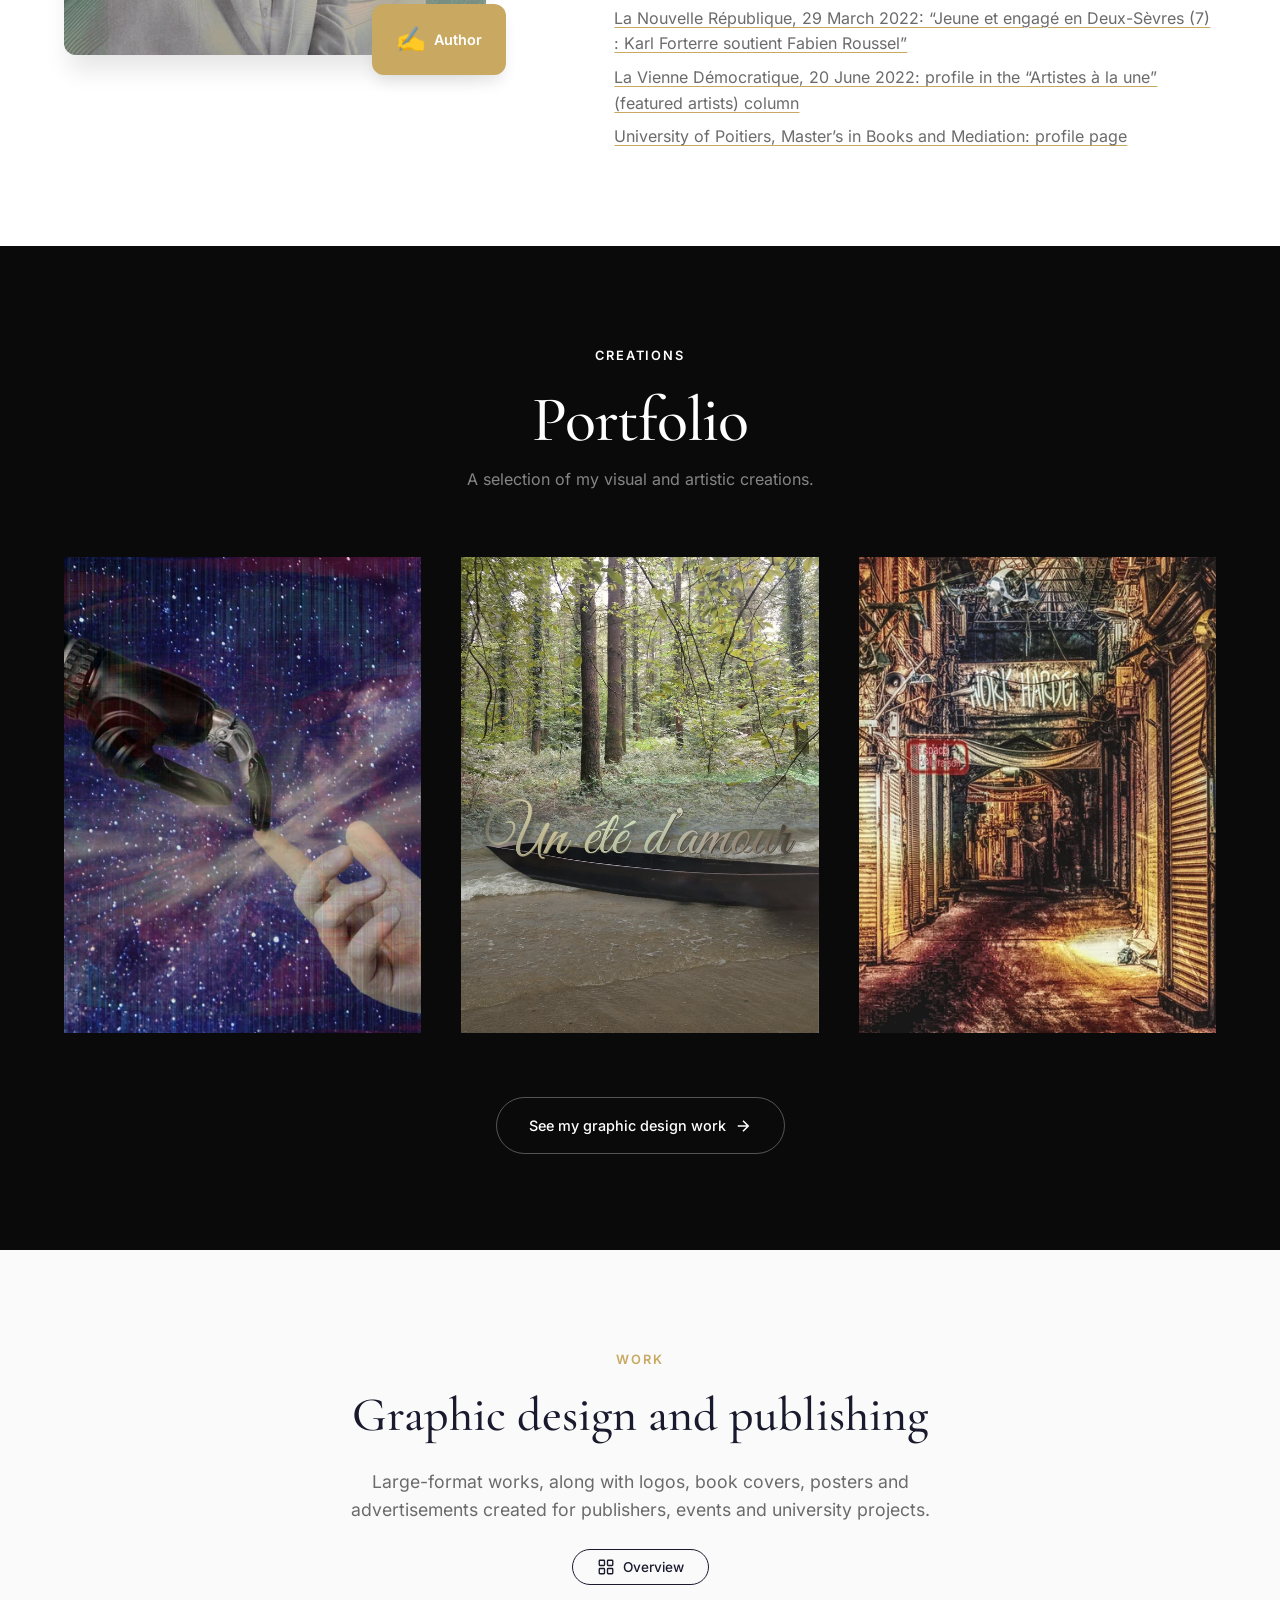
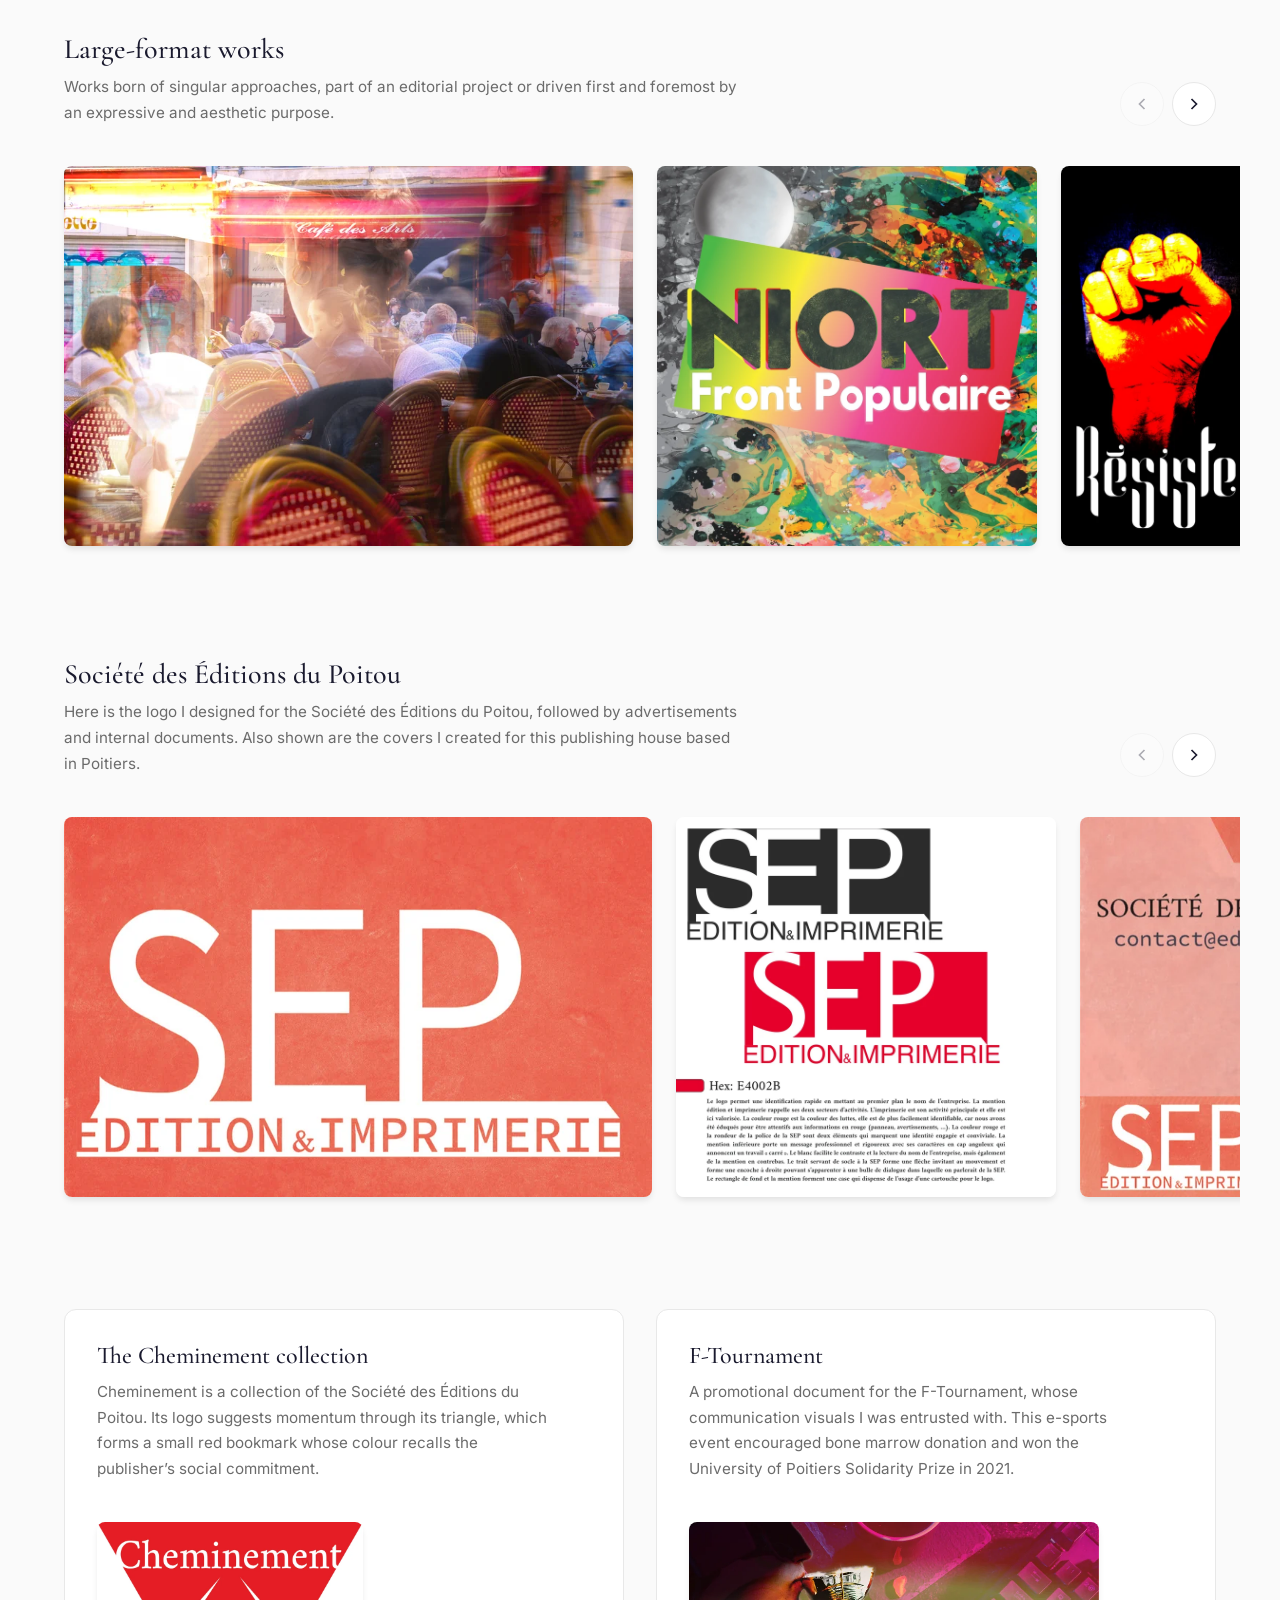
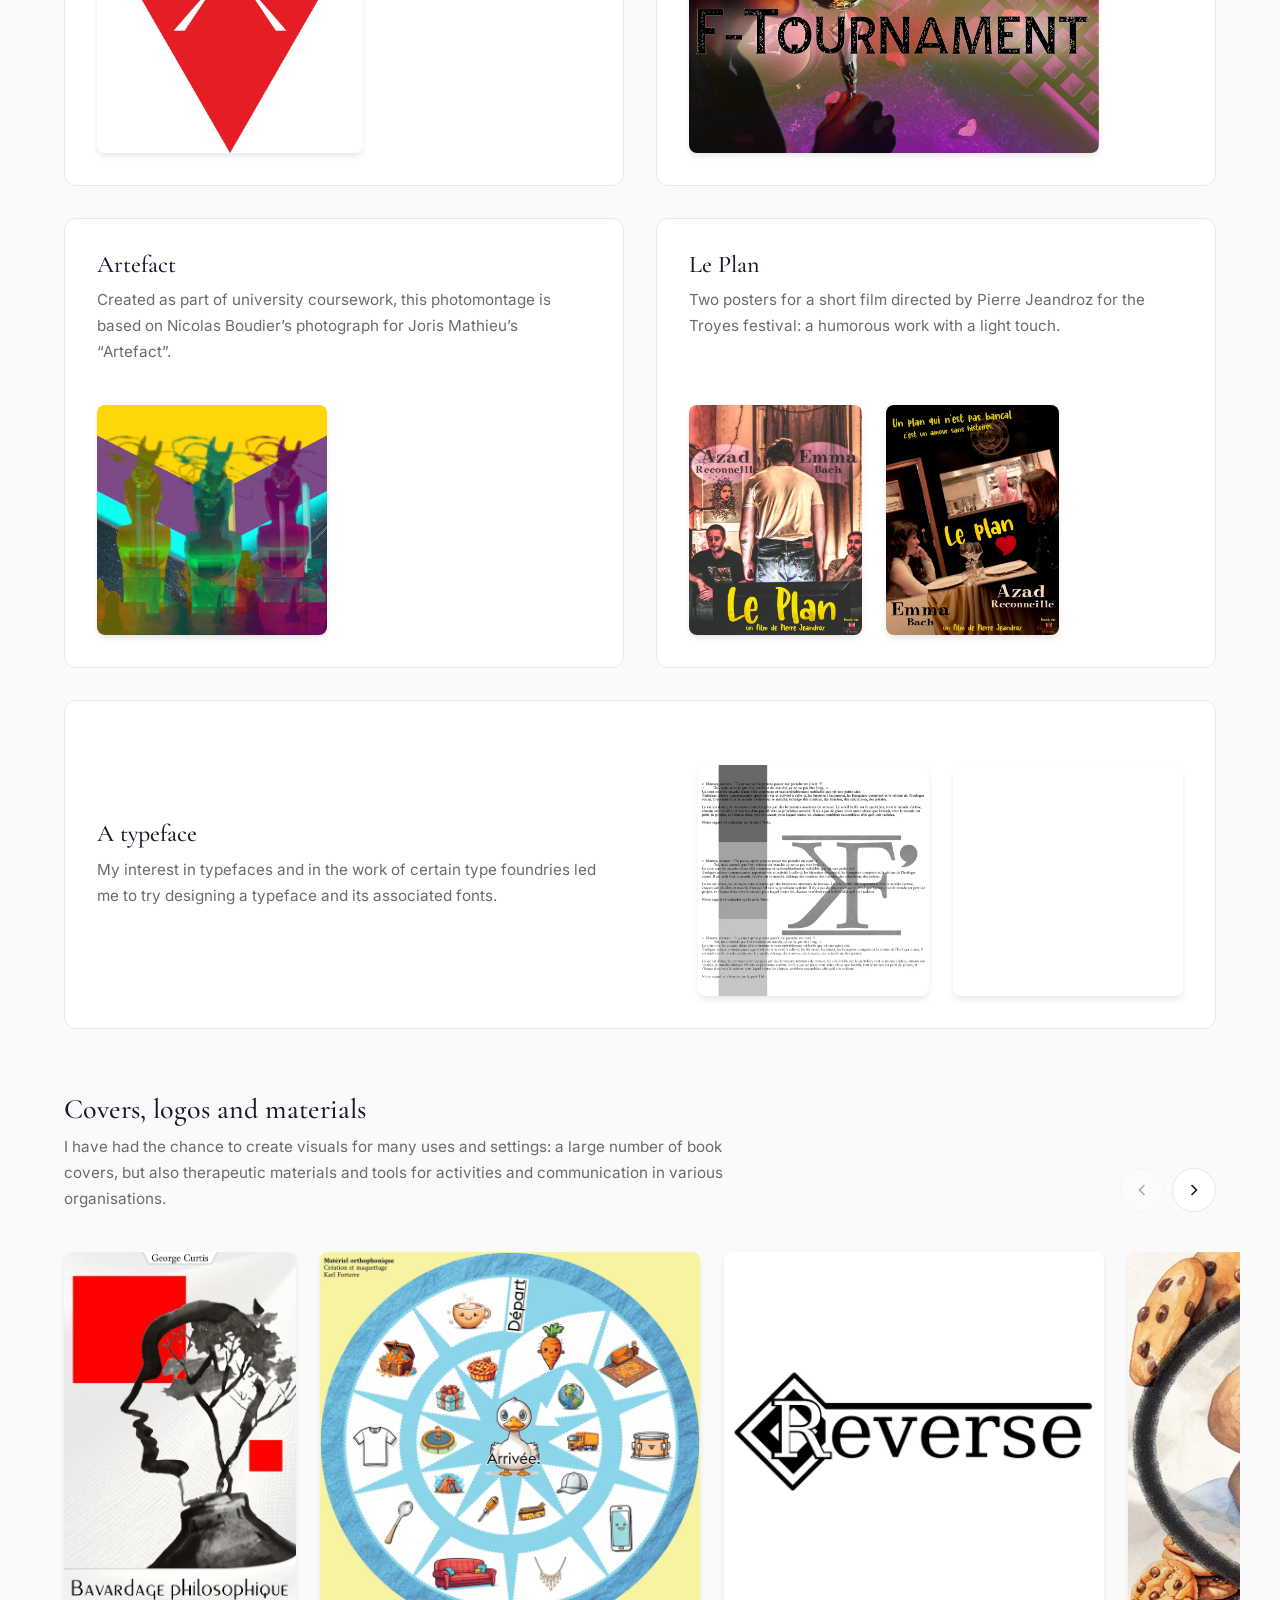
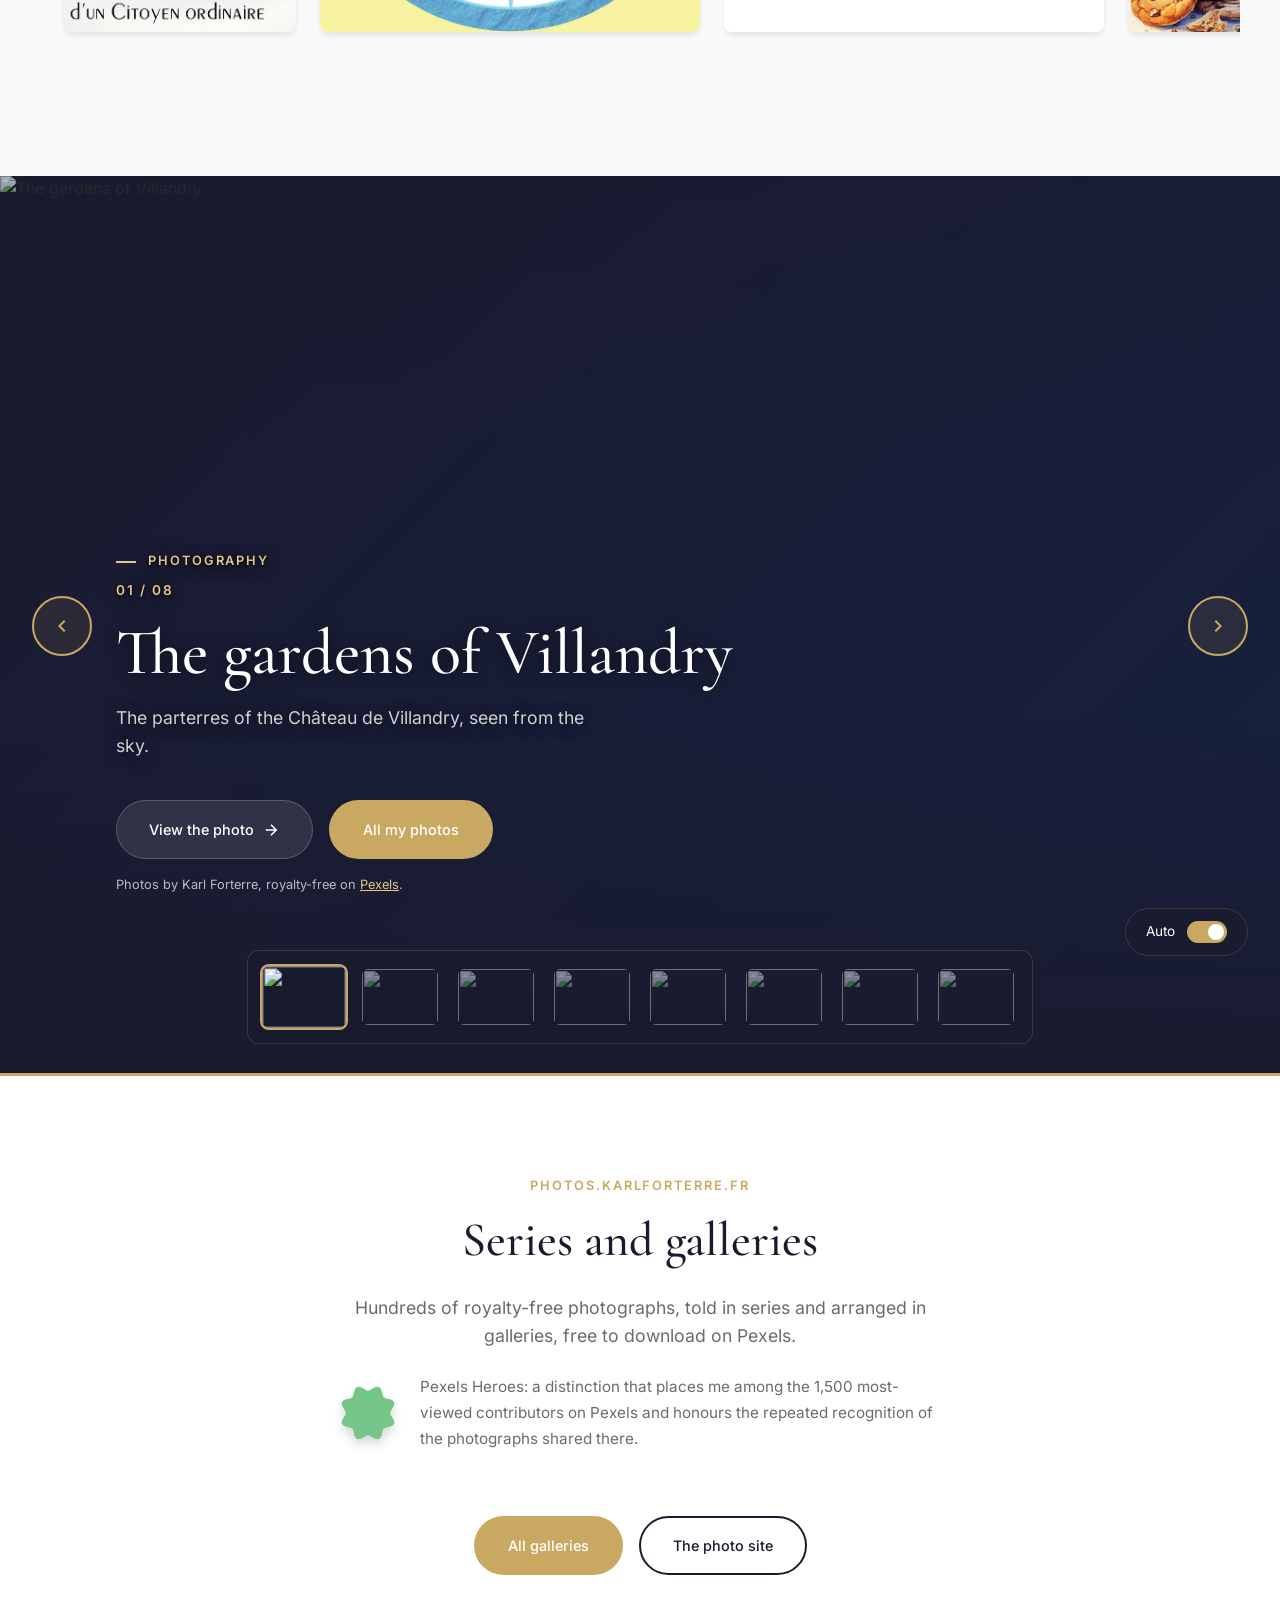
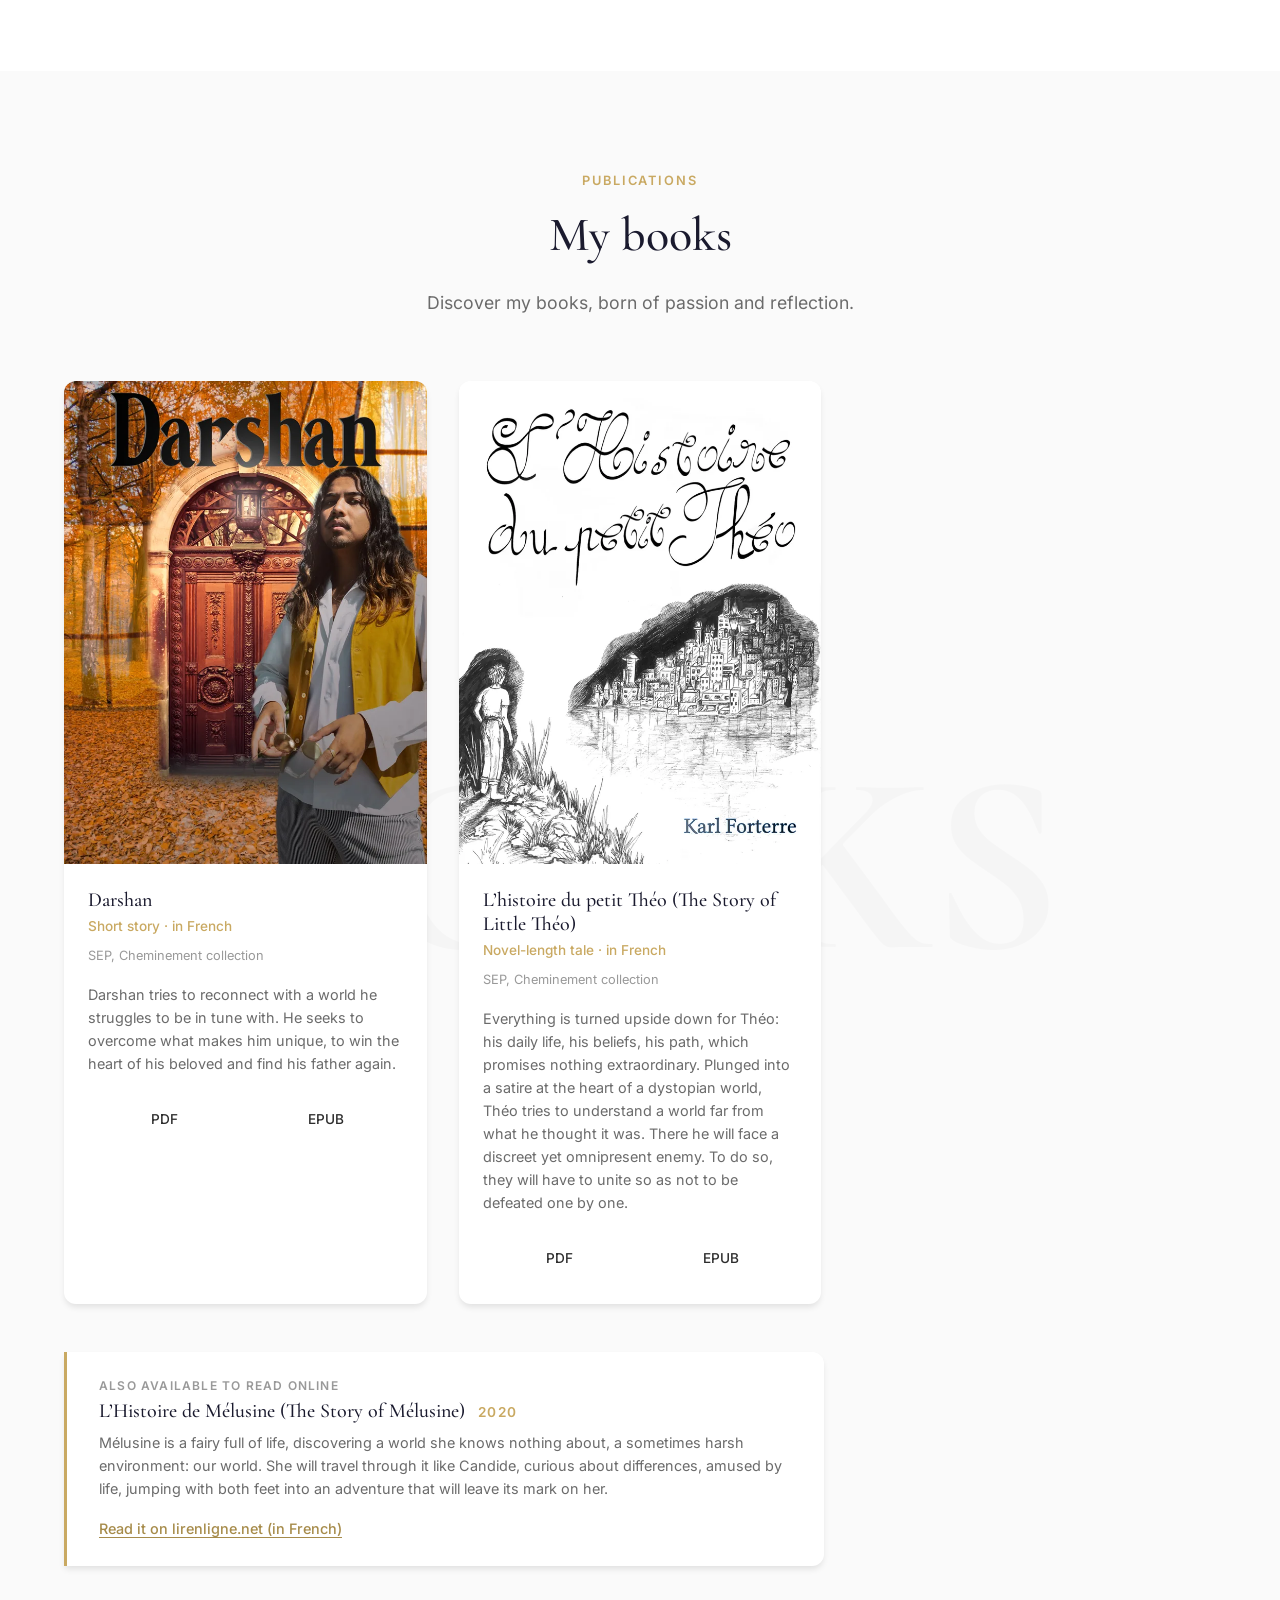
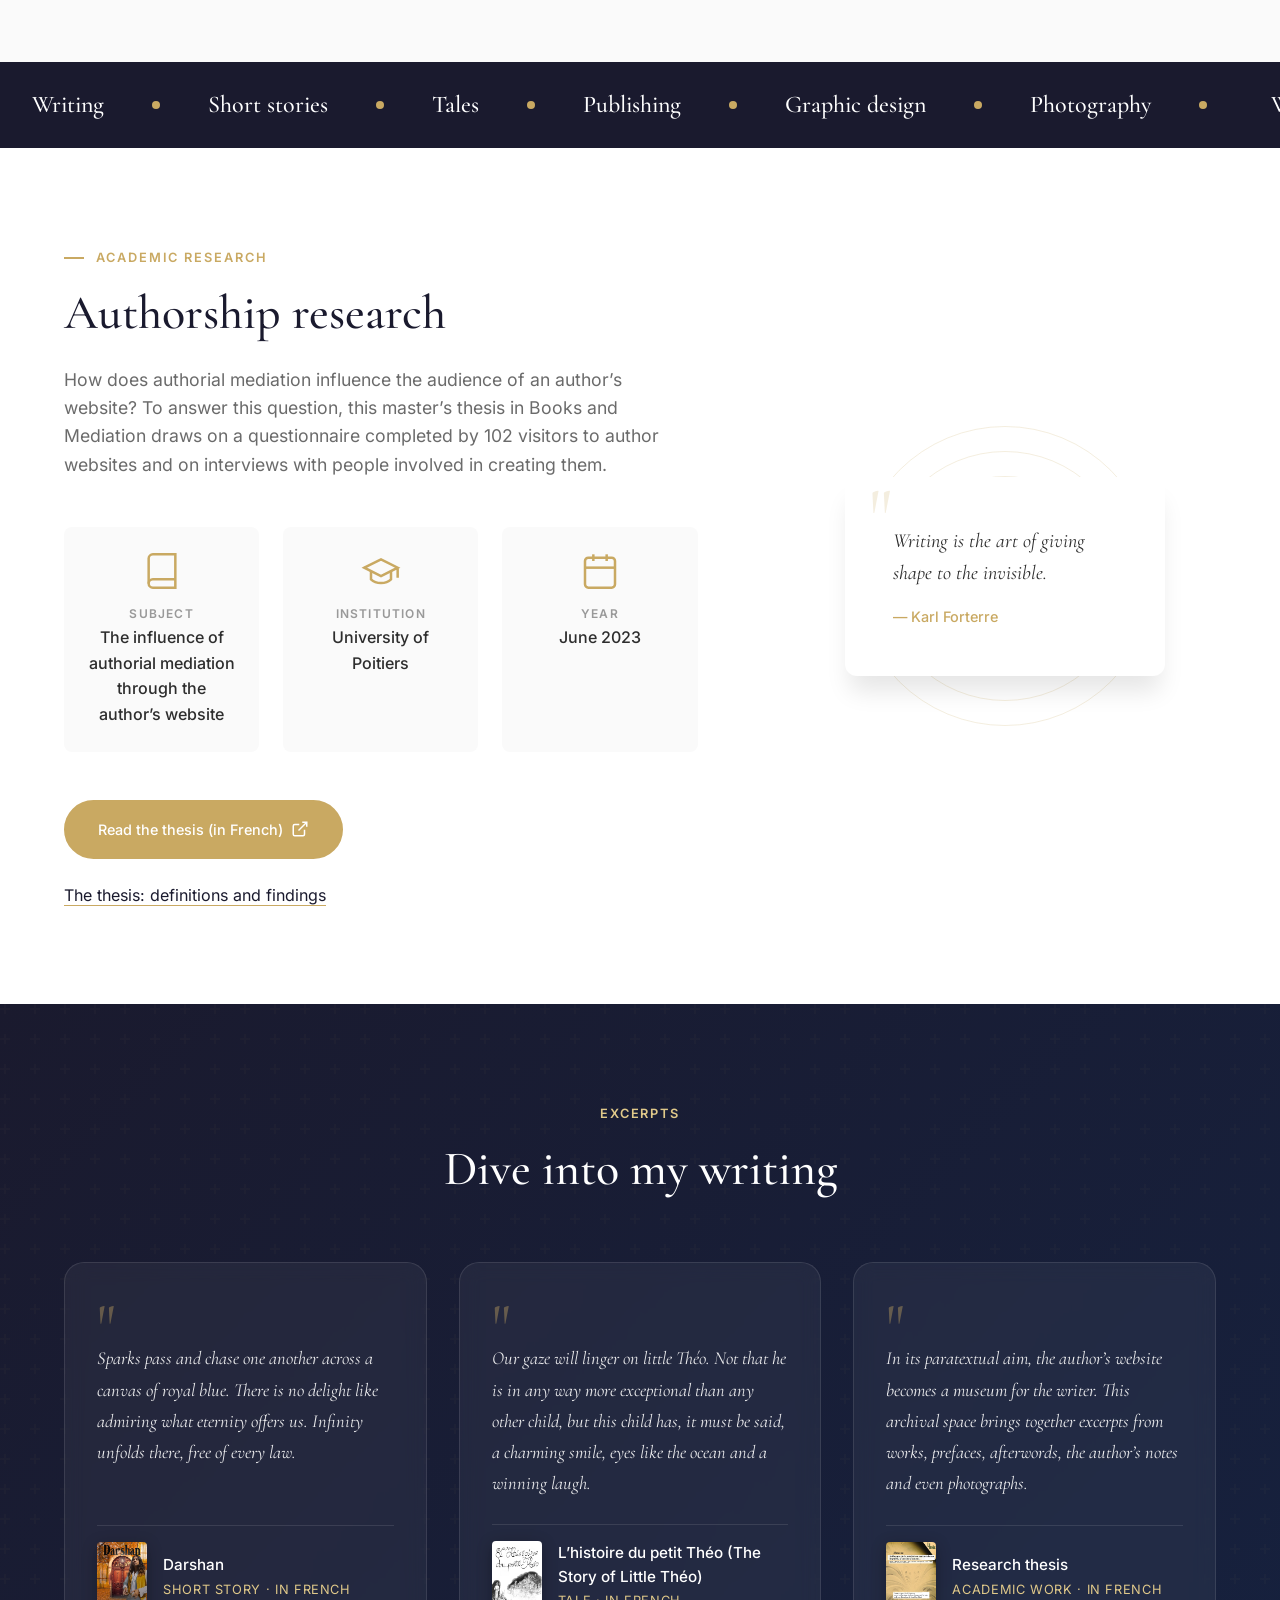
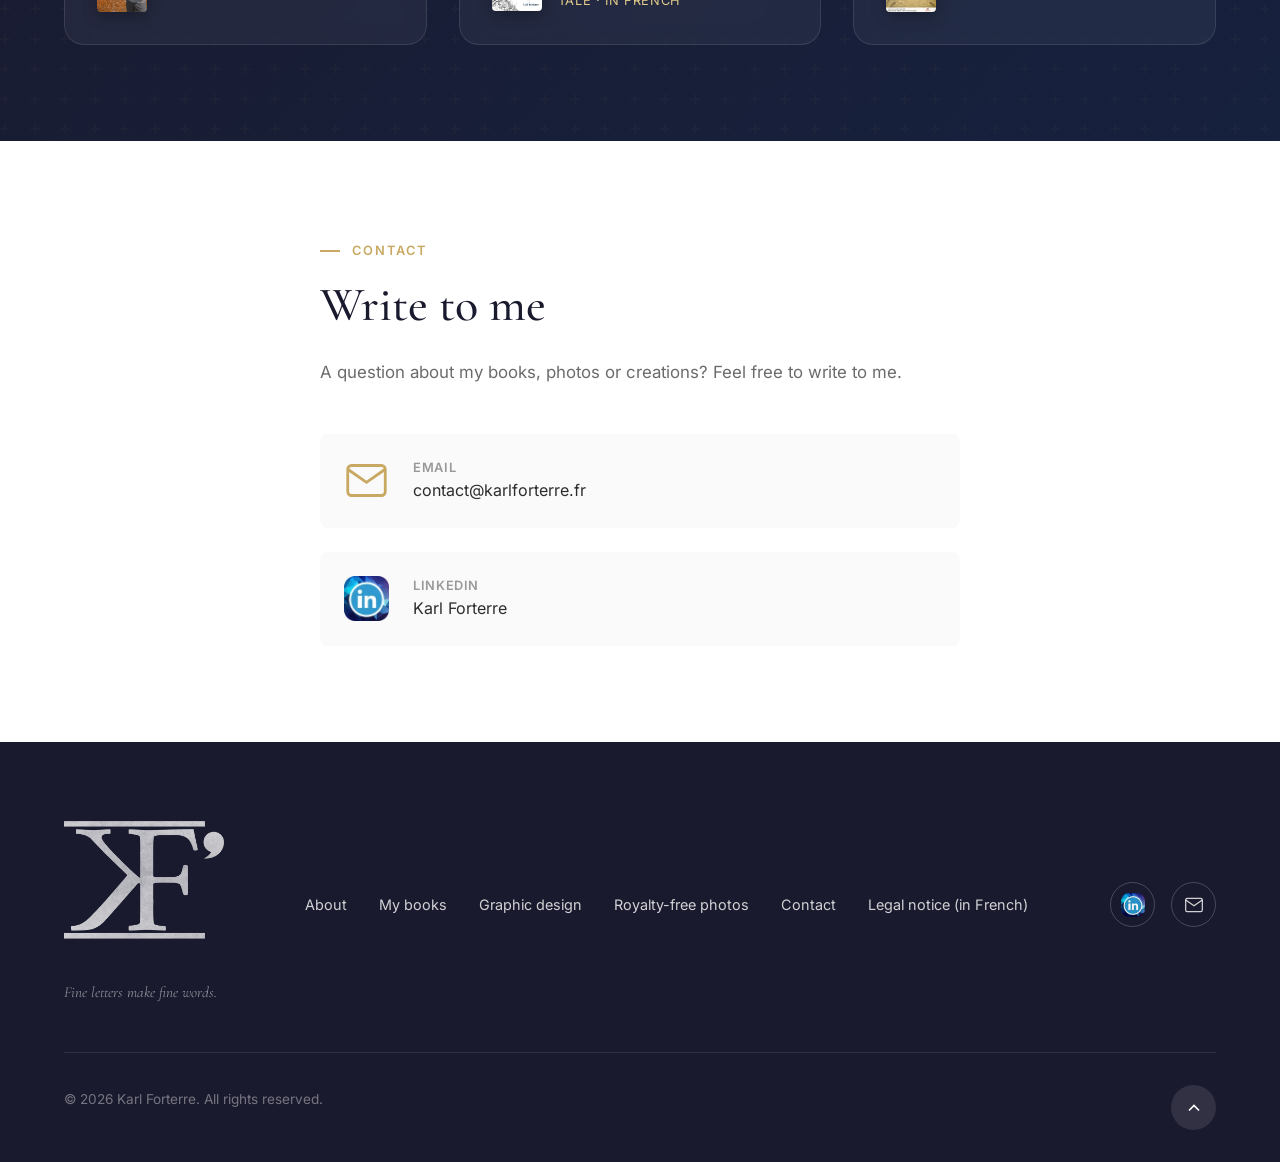
==== commit 6532612a: "Pexels Heroes : « des photographies partagées », à la demande de Karl La phrase de la section « Séri" ====
--- a/en/index.html
+++ b/en/index.html
@@ -766,7 +766,7 @@
                 <p class="section-description reveal-element">Hundreds of royalty-free photographs, told in series and arranged in galleries, free to download on Pexels.</p>
                 <div class="site-photo-distinction reveal-element">
                     <a href="https://www.pexels.com/@karl-forterre-28489473" class="sceau-heroes" target="_blank" rel="noopener" title="Pexels Heroes" aria-label="Pexels Heroes"></a>
-                    <p>Pexels Heroes: a distinction that places me among the 1,500 most-viewed contributors on Pexels and honours the repeated recognition of my photographs.</p>
+                    <p>Pexels Heroes: a distinction that places me among the 1,500 most-viewed contributors on Pexels and honours the repeated recognition of the photographs shared there.</p>
                 </div>
                 <p class="site-photo-chiffres" id="site-photo-chiffres" hidden data-sans-traduction></p>
             </div>
--- a/styles.css
+++ b/styles.css
@@ -4076,7 +4076,10 @@
 }
 
 /* Distinction Pexels Heroes : la pastille festonnée de Pexels, redessinée et sans texte
-   (images/sceau-pexels-heroes.svg), à côté de la phrase qui la nomme */
+   (images/sceau-pexels-heroes.svg), à côté de la phrase qui la nomme. Son ombre est
+   dessinée dans l'image, sur une marge de 32 % autour de la pastille, que reprennent des
+   marges négatives : Safari couperait au carré l'ombre d'un filtre CSS quand la pastille
+   tourne au survol. La pastille seule, et non son ombre, répond au pointeur (::after). */
 .site-photo-distinction {
     display: flex;
     align-items: center;
@@ -4095,13 +4098,27 @@
 }
 
 .sceau-heroes {
+    --marge: 1.12rem;
+    position: relative;
     flex: none;
     display: block;
-    width: 4.5rem;
-    height: 4.5rem;
+    width: calc(3.5rem + var(--marge) * 2);
+    height: calc(3.5rem + var(--marge) * 2);
+    margin: calc(var(--marge) * -1);
     background: url("images/sceau-pexels-heroes.svg") center / contain no-repeat;
-    filter: drop-shadow(0 6px 12px rgba(0, 0, 0, 0.15));
+    pointer-events: none;
     transition: transform 0.3s ease;
+}
+
+.sceau-heroes::after {
+    content: "";
+    position: absolute;
+    inset: var(--marge);
+    pointer-events: auto;
+}
+
+.sceau-heroes:focus-visible {
+    outline-offset: calc(var(--marge) * -1);
 }
 
 .sceau-heroes:hover,
